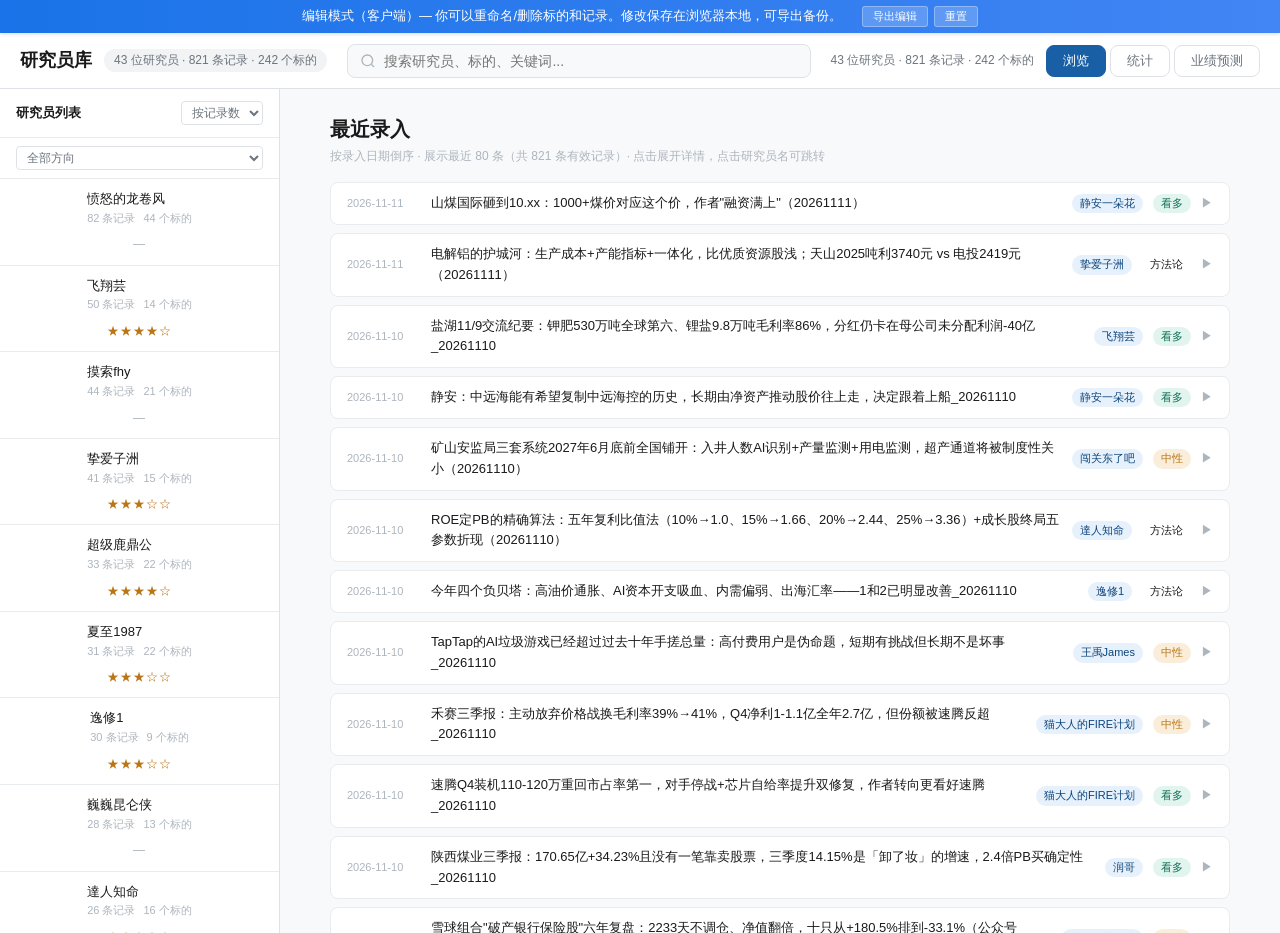
==== index.html @ f2ec2fbd "研究员评级单列显示：列表每行右侧5格星列+详情页全星渲染" ====
<!DOCTYPE html>
<html lang="zh-CN">
<head>
<meta charset="UTF-8">
<meta name="viewport" content="width=device-width, initial-scale=1.0">
<title>研究员库 - 投研成果管理系统</title>
<style>
:root {
  --bg-primary: #ffffff;
  --bg-secondary: #f8f9fa;
  --bg-tertiary: #f1f3f5;
  --bg-hover: #e9ecef;
  --bg-active: #e7f5ff;
  --text-primary: #1a1a1a;
  --text-secondary: #6c757d;
  --text-tertiary: #adb5bd;
  --border: #dee2e6;
  --border-light: #e9ecef;
  --accent: #185FA5;
  --accent-light: #e6f1fb;
  --accent-dark: #0C447C;
  --green: #0F6E56;
  --green-light: #E1F5EE;
  --amber: #BA7517;
  --amber-light: #FAEEDA;
  --red: #A32D2D;
  --red-light: #FCEBEB;
  --radius: 8px;
  --radius-lg: 12px;
  --shadow: 0 1px 3px rgba(0,0,0,0.06);
}

* { margin: 0; padding: 0; box-sizing: border-box; }

body {
  font-family: -apple-system, BlinkMacSystemFont, "Segoe UI", "PingFang SC", "Microsoft YaHei", sans-serif;
  font-size: 14px;
  color: var(--text-primary);
  background: var(--bg-secondary);
  line-height: 1.6;
}

#app { height: 100vh; height: 100dvh; display: flex; flex-direction: column; }

/* 顶部栏 */
.topbar {
  display: flex;
  align-items: center;
  padding: 0 20px;
  height: 56px;
  background: var(--bg-primary);
  border-bottom: 1px solid var(--border);
  gap: 20px;
  flex-shrink: 0;
}

.topbar-left { display: flex; align-items: center; gap: 12px; }
.logo { font-size: 18px; font-weight: 600; white-space: nowrap; cursor: pointer; user-select: none; }
.logo:hover { color: var(--accent); }
.badge {
  font-size: 12px; color: var(--text-secondary);
  background: var(--bg-tertiary); padding: 2px 10px; border-radius: 20px;
}

.topbar-center { flex: 1; max-width: 500px; margin: 0 auto; }
.search-box {
  position: relative; display: flex; align-items: center;
  background: var(--bg-secondary); border: 1px solid var(--border);
  border-radius: var(--radius); padding: 0 12px; transition: border-color 0.2s;
}
.search-box:focus-within { border-color: var(--accent); }
.search-icon { color: var(--text-tertiary); flex-shrink: 0; }
.search-box input {
  flex: 1; border: none; outline: none; background: transparent;
  padding: 8px; font-size: 14px; color: var(--text-primary);
}
.search-clear {
  background: none; border: none; cursor: pointer; font-size: 18px;
  color: var(--text-tertiary); padding: 0 4px; line-height: 1;
}

.topbar-right { display: flex; gap: 4px; align-items: center; margin-left: auto; flex-shrink: 0; }
.topbar-stats { font-size: 12px; color: var(--text-secondary); white-space: nowrap; margin-right: 8px; }
.tab-btn {
  padding: 6px 16px; border: 1px solid var(--border); background: var(--bg-primary);
  border-radius: var(--radius); cursor: pointer; font-size: 13px; color: var(--text-secondary);
  transition: all 0.15s;
}
.tab-btn:hover { background: var(--bg-secondary); }
.tab-btn.active { background: var(--accent); color: white; border-color: var(--accent); }

/* 主内容 */
.main-content { flex: 1; overflow: hidden; }
.tab-panel { display: none; height: 100%; }
.tab-panel.active { display: flex; }

/* 浏览模式 */
#tab-browse { display: none; }
#tab-browse.active { display: flex; }

/* 侧边栏 */
.sidebar {
  width: 280px; background: var(--bg-primary); border-right: 1px solid var(--border);
  display: flex; flex-direction: column; flex-shrink: 0;
}
.sidebar-header {
  padding: 12px 16px; display: flex; justify-content: space-between; align-items: center;
  border-bottom: 1px solid var(--border-light);
}
.sidebar-title { font-weight: 600; font-size: 13px; }
.sort-select, .filter-select {
  font-size: 12px; border: 1px solid var(--border); border-radius: 4px;
  padding: 3px 6px; background: var(--bg-primary); color: var(--text-secondary); outline: none;
}

.filter-bar { padding: 8px 16px; border-bottom: 1px solid var(--border-light); }
.filter-bar .filter-select { width: 100%; max-width: 100%; }

.researcher-list { flex: 1; overflow-y: auto; }

.record-summary-card { border-left: 3px solid var(--accent, #b91c1c); }
.record-summary-body { padding: 10px 16px; }
.summary-line { font-size: 12px; color: var(--text-secondary, #6b7280); margin-bottom: 8px; }
.summary-row { display: flex; gap: 10px; padding: 5px 0; border-bottom: 1px dashed var(--border-color, #f0f0f0); font-size: 13px; align-items: baseline; }
.summary-row:last-child { border-bottom: none; }
.summary-date { flex-shrink: 0; width: 84px; color: var(--text-tertiary, #9ca3af); font-variant-numeric: tabular-nums; }
.summary-dir { flex-shrink: 0; width: 64px; color: var(--accent-dark, #92400e); font-size: 12px; }
.summary-text { flex: 1; color: var(--text-primary, #374151); line-height: 1.5; }

/* 业绩预测页 */
.forecast-container { max-width: 1080px; margin: 0 auto; padding: 20px 16px 60px; }
.forecast-form-card, .forecast-list-card { background: var(--bg-primary, #fff); border: 1px solid var(--border-color, #e5e7eb); border-radius: 10px; padding: 18px 20px; margin-bottom: 16px; }
.forecast-title { font-size: 15px; font-weight: 500; margin-bottom: 14px; color: var(--text-primary, #111); }
.forecast-form { display: grid; grid-template-columns: 1fr 1fr; gap: 12px 14px; }
.fc-field { display: flex; flex-direction: column; gap: 4px; }
.fc-field-full { grid-column: 1 / -1; }
.fc-field label { font-size: 12px; color: var(--text-secondary, #6b7280); }
.fc-field select, .fc-field input { padding: 7px 10px; border: 1px solid var(--border-color, #d1d5db); border-radius: 6px; font-size: 14px; background: var(--bg-primary, #fff); color: var(--text-primary, #111); }
.fc-field select:disabled { background: var(--bg-secondary, #f3f4f6); color: #9ca3af; }
.fc-years-head { grid-column: 1 / -1; font-size: 12px; font-weight: 500; color: #92400e; border-top: 1px dashed var(--border-color, #e5e7eb); padding-top: 10px; margin-top: 2px; }
.fc-row { grid-column: 1 / -1; display: grid; grid-template-columns: 1fr 1fr 1fr; gap: 10px; }
.fc-actions { grid-column: 1 / -1; display: flex; align-items: center; gap: 10px; margin-top: 6px; }
.fc-save { padding: 8px 22px; background: #b91c1c; color: #fff; border: none; border-radius: 6px; font-size: 14px; cursor: pointer; }
.fc-save:hover { background: #991b1b; }
.fc-reset { padding: 8px 16px; background: none; border: 1px solid var(--border-color, #d1d5db); border-radius: 6px; font-size: 13px; color: var(--text-secondary, #6b7280); cursor: pointer; }
.fc-hint { font-size: 12px; color: #9ca3af; }
.fc-list-head { display: flex; align-items: baseline; justify-content: space-between; gap: 12px; flex-wrap: wrap; margin-bottom: 10px; }
.fc-table-wrap { overflow-x: auto; }
.fc-table { width: 100%; border-collapse: collapse; font-size: 13px; }
.fc-table th { text-align: left; font-weight: 500; color: #6b7280; padding: 6px 10px; border-bottom: 1px solid #e5e7eb; white-space: nowrap; }
.fc-table td { padding: 7px 10px; border-bottom: 1px solid #f3f4f6; vertical-align: top; }
.fc-table td.num { font-variant-numeric: tabular-nums; white-space: nowrap; }
.fc-table .fc-yoy { display: block; font-size: 11px; color: #9ca3af; }
.fc-table .fc-up { color: #b91c1c; }
.fc-table .fc-down { color: #059669; }
.fc-del { background: none; border: none; color: #9ca3af; cursor: pointer; font-size: 15px; padding: 2px 6px; }
.fc-del:hover { color: #b91c1c; }
.fc-empty { text-align: center; color: #9ca3af; padding: 26px 0; font-size: 13px; }
@media (max-width: 720px) { .forecast-form { grid-template-columns: 1fr; } }
.researcher-item {
  padding: 10px 16px; cursor: pointer; border-bottom: 1px solid var(--border-light);
  transition: background 0.1s; display: flex; flex-direction: column; gap: 2px;
}
.researcher-item:hover { background: var(--bg-secondary); }
.researcher-item { display: flex; align-items: center; justify-content: space-between; gap: 8px; }
.researcher-item-main { flex: 1; min-width: 0; }
.researcher-stars { flex-shrink: 0; font-size: 12px; letter-spacing: 1px; color: var(--amber, #d97706); white-space: nowrap; font-variant-numeric: tabular-nums; }
.researcher-stars-none { color: var(--text-tertiary, #9ca3af); }
.researcher-item.active { background: var(--bg-active); border-left: 3px solid var(--accent); }
.researcher-name { font-weight: 500; font-size: 13px; }
.researcher-meta { font-size: 11px; color: var(--text-tertiary); display: flex; gap: 8px; }
.researcher-rating-mini { color: var(--amber); }

/* 内容区 */
.content-area { flex: 1; overflow-y: auto; padding: 24px 32px; }

.welcome-state { text-align: center; padding: 80px 20px; color: var(--text-tertiary); }
.welcome-state h2 { font-size: 20px; margin-bottom: 8px; color: var(--text-secondary); }

/* 最近录入页 */
.recent-page { max-width: 900px; margin: 0 auto; }
.recent-page-title { font-size: 20px; font-weight: 600; margin-bottom: 2px; }
.recent-page-sub { font-size: 12px; color: var(--text-tertiary); margin-bottom: 16px; }
.recent-item {
  background: var(--bg-primary); border: 1px solid var(--border-light); border-radius: var(--radius);
  margin-bottom: 8px; overflow: hidden; transition: box-shadow 0.15s, border-color 0.15s;
}
.recent-item:hover { box-shadow: var(--shadow); }
.recent-item.expanded { border-color: var(--accent); box-shadow: 0 2px 8px rgba(24,95,165,0.10); }
.recent-item-header { padding: 10px 16px; cursor: pointer; display: flex; align-items: center; gap: 10px; }
.recent-item.expanded .recent-item-header { background: var(--bg-secondary); border-bottom: 1px solid var(--border-light); }
.recent-item-date { font-size: 11px; color: var(--text-tertiary); white-space: nowrap; min-width: 74px; font-variant-numeric: tabular-nums; }
.recent-item-title { font-weight: 500; font-size: 13px; flex: 1; }
.recent-item-researcher {
  font-size: 11px; color: var(--accent-dark); background: var(--accent-light);
  padding: 1px 8px; border-radius: 10px; white-space: nowrap;
}
.recent-item-researcher:hover { background: var(--accent); color: white; }
.recent-item-body { display: none; padding: 4px 20px 18px; }
.recent-item.expanded .recent-item-body { display: block; }
.recent-item-toggle { color: var(--text-tertiary); font-size: 12px; transition: transform 0.2s; }
.recent-item.expanded .recent-item-toggle { transform: rotate(90deg); }

/* 最近录入正文排版（对齐 record-body 规则） */
.recent-item-body h1 { font-size: 18px; margin: 14px 0 8px; }
.recent-item-body h2 { font-size: 15px; margin: 16px 0 8px; color: var(--accent-dark); border-left: 3px solid var(--accent); padding-left: 10px; }
.recent-item-body h3 { font-size: 14px; margin: 12px 0 6px; }
.recent-item-body p { margin: 6px 0; font-size: 13px; line-height: 1.7; }
.recent-item-body ul, .recent-item-body ol { margin: 6px 0 6px 20px; font-size: 13px; }
.recent-item-body li { margin: 4px 0; line-height: 1.6; }
.recent-item-body table { width: 100%; border-collapse: collapse; margin: 10px 0; font-size: 12px; }
.recent-item-body th, .recent-item-body td { border: 1px solid var(--border); padding: 6px 8px; text-align: left; }
.recent-item-body th { background: var(--bg-secondary); font-weight: 600; }
.recent-item-body strong { font-weight: 600; color: var(--text-primary); }
.recent-item-body blockquote {
  border-left: 3px solid var(--accent); margin: 10px 0; padding: 6px 14px;
  background: var(--bg-secondary); color: var(--text-secondary); font-size: 13px;
}
.recent-item-body code {
  background: var(--bg-tertiary); padding: 1px 4px; border-radius: 3px;
  font-size: 12px; font-family: "Consolas", monospace;
}
.recent-item-body hr { border: none; border-top: 1px solid var(--border-light); margin: 16px 0; }
.recent-item-body pre {
  background: var(--bg-tertiary); border-radius: var(--radius); padding: 12px 14px;
  overflow-x: auto; font-size: 12px; line-height: 1.6; white-space: pre-wrap; word-break: break-word;
}

/* 研究员详情 */
.researcher-detail h2 { font-size: 22px; margin-bottom: 4px; }
.researcher-detail .rating { font-size: 16px; color: var(--amber); margin-bottom: 8px; }
.researcher-detail .style {
  font-size: 13px; color: var(--text-secondary); margin-bottom: 6px;
  padding: 8px 12px; background: var(--bg-secondary); border-radius: var(--radius);
}
.researcher-detail .meta-line { font-size: 12px; color: var(--text-tertiary); margin-bottom: 20px; }

.subject-group { margin-bottom: 24px; }
.subject-group-title {
  font-size: 15px; font-weight: 600; margin-bottom: 10px; padding-bottom: 6px;
  border-bottom: 2px solid var(--accent); display: flex; align-items: center; gap: 8px;
}
.subject-group-count {
  font-size: 11px; font-weight: 400; color: var(--text-tertiary);
  background: var(--bg-tertiary); padding: 1px 8px; border-radius: 10px;
}

.record-card {
  background: var(--bg-primary); border: 1px solid var(--border-light);
  border-radius: var(--radius); margin-bottom: 8px; overflow: hidden; transition: box-shadow 0.15s;
}
.record-card:hover { box-shadow: var(--shadow); }
.record-header {
  padding: 10px 14px; cursor: pointer; display: flex; align-items: center; gap: 10px;
}
.record-header:hover { background: var(--bg-secondary); }
.record-title { font-weight: 500; font-size: 13px; flex: 1; }
.record-direction {
  font-size: 11px; padding: 1px 8px; border-radius: 10px; white-space: nowrap;
}
.record-direction.看多 { background: var(--green-light); color: var(--green); }
.record-direction.看空 { background: var(--red-light); color: var(--red); }
.record-direction.中性,
.record-direction.中性偏多,
.record-direction.看多但谨慎,
.record-direction.看多港股但需耐心 { background: var(--amber-light); color: var(--amber); }
.record-date { font-size: 11px; color: var(--text-tertiary); white-space: nowrap; }
.record-toggle { color: var(--text-tertiary); font-size: 12px; transition: transform 0.2s; }
.record-card.expanded .record-toggle { transform: rotate(90deg); }

.record-body {
  display: none; padding: 0 14px 14px; border-top: 1px solid var(--border-light);
  margin-top: 0;
}
.record-card.expanded .record-body { display: block; }
.record-body h1 { font-size: 18px; margin: 12px 0 8px; }
.record-body h2 { font-size: 15px; margin: 16px 0 8px; color: var(--accent-dark); }
.record-body h3 { font-size: 14px; margin: 12px 0 6px; }
.record-body p { margin: 6px 0; font-size: 13px; }
.record-body ul, .record-body ol { margin: 6px 0 6px 20px; font-size: 13px; }
.record-body li { margin: 3px 0; }
.record-body table { width: 100%; border-collapse: collapse; margin: 10px 0; font-size: 12px; }
.record-body th, .record-body td {
  border: 1px solid var(--border); padding: 6px 8px; text-align: left;
}
.record-body th { background: var(--bg-secondary); font-weight: 600; }
.record-body strong { font-weight: 600; }
.record-body blockquote {
  border-left: 3px solid var(--accent); margin: 10px 0; padding: 6px 14px;
  background: var(--bg-secondary); color: var(--text-secondary); font-size: 13px;
}
.record-body code {
  background: var(--bg-tertiary); padding: 1px 4px; border-radius: 3px;
  font-size: 12px; font-family: "Consolas", monospace;
}
.record-body hr { border: none; border-top: 1px solid var(--border-light); margin: 16px 0; }

.record-type-badge {
  font-size: 10px; padding: 1px 6px; border-radius: 3px; font-weight: 500;
}
.record-type-badge.main { background: var(--accent-light); color: var(--accent-dark); }
.record-type-badge.sub { background: var(--bg-tertiary); color: var(--text-secondary); }

/* 搜索结果 */
.search-results-info {
  font-size: 13px; color: var(--text-secondary); margin-bottom: 16px; padding: 8px 12px;
  background: var(--accent-light); border-radius: var(--radius);
}
.highlight { background: #FFF3BF; padding: 0 2px; border-radius: 2px; }

/* 统计页面 */
.stats-container { flex: 1; overflow-y: auto; padding: 24px 32px; width: 100%; }
.stats-cards {
  display: grid; grid-template-columns: repeat(auto-fit, minmax(180px, 1fr));
  gap: 16px; margin-bottom: 24px;
}
.stat-card {
  background: var(--bg-primary); border: 1px solid var(--border-light);
  border-radius: var(--radius-lg); padding: 20px;
}
.stat-card .label { font-size: 12px; color: var(--text-tertiary); margin-bottom: 4px; }
.stat-card .value { font-size: 28px; font-weight: 700; color: var(--accent); }
.stat-card .sub { font-size: 11px; color: var(--text-secondary); margin-top: 4px; }

.stats-section {
  background: var(--bg-primary); border: 1px solid var(--border-light);
  border-radius: var(--radius-lg); padding: 20px; margin-bottom: 20px;
}
.stats-section-title { font-size: 16px; font-weight: 600; margin-bottom: 4px; }
.stats-section-desc { font-size: 12px; color: var(--text-tertiary); margin-bottom: 16px; }

/* 研究员跟踪标的 */
.researcher-tracking-item {
  display: flex; align-items: flex-start; padding: 10px 0;
  border-bottom: 1px solid var(--border-light);
}
.researcher-tracking-item:last-child { border-bottom: none; }
.researcher-tracking-name {
  font-weight: 600; font-size: 13px; min-width: 120px; padding-top: 2px;
}
.researcher-tracking-tags { flex: 1; display: flex; flex-wrap: wrap; gap: 6px; }
.tracking-tag {
  font-size: 12px; padding: 2px 10px; border-radius: 12px; white-space: nowrap;
}
.tracking-tag.active {
  background: #e6f1fb; color: #185FA5; border: 1px solid #b5d4f4;
}
.tracking-tag.inactive {
  background: #f1efe8; color: #888780; border: 1px solid #d3d1c7;
}

/* 股票表现表格 */
.stock-performance-table-wrapper { overflow-x: auto; }
.stock-performance-table { width: 100%; border-collapse: collapse; font-size: 13px; table-layout: fixed; }
.stock-performance-table th, .stock-performance-table td {
  padding: 8px 12px; text-align: right; white-space: nowrap;
  border-bottom: 1px solid var(--border-light);
  vertical-align: middle;
}
.stock-performance-table th {
  font-weight: 600; color: var(--text-secondary); font-size: 12px;
  position: sticky; top: 0; background: var(--bg-primary); z-index: 1;
}
/* 股票名列（第1列）和跟踪研究员列（第2列）左对齐 */
.stock-performance-table th:first-child, .stock-performance-table td:first-child,
.stock-performance-table th:nth-child(2), .stock-performance-table td:nth-child(2) {
  text-align: left;
}
/* 列宽分配 */
.stock-performance-table th:nth-child(1), .stock-performance-table td:nth-child(1) { width: 12%; }
.stock-performance-table th:nth-child(2), .stock-performance-table td:nth-child(2) { width: 22%; }
.stock-performance-table th:nth-child(3), .stock-performance-table td:nth-child(3),
.stock-performance-table th:nth-child(4), .stock-performance-table td:nth-child(4),
.stock-performance-table th:nth-child(5), .stock-performance-table td:nth-child(5),
.stock-performance-table th:nth-child(6), .stock-performance-table td:nth-child(6),
.stock-performance-table th:nth-child(7), .stock-performance-table td:nth-child(7) { width: auto; }
.stock-performance-table tbody tr:hover { background: var(--bg-secondary); }
.stock-name-cell { font-weight: 500; }
.stock-code-cell { font-size: 11px; color: var(--text-tertiary); margin-left: 6px; }
.researcher-cell { text-align: left; white-space: normal !important; }
.researcher-tag {
  display: inline-block; font-size: 11px; padding: 1px 8px; border-radius: 10px;
  background: var(--accent-light); color: var(--accent-dark); margin: 1px 2px; white-space: nowrap;
}
.pct-up { color: #e24b4a; font-weight: 500; }
.pct-down { color: #1d9e75; font-weight: 500; }
.pct-flat { color: var(--text-tertiary); }

/* ============================================================
   编辑功能样式
   ============================================================ */

/* 编辑模式提示横幅 */
.edit-mode-banner {
  position: sticky; top: 0; z-index: 100;
  background: linear-gradient(90deg, #1a73e8, #4285f4);
  color: #fff; font-size: 13px; padding: 6px 20px; text-align: center;
  box-shadow: 0 1px 4px rgba(0,0,0,0.15);
  display: flex; align-items: center; justify-content: center; gap: 8px;
}
.edit-banner-actions { display: inline-flex; gap: 6px; }
.banner-btn {
  background: rgba(255,255,255,0.2); color: #fff; border: 1px solid rgba(255,255,255,0.3);
  font-size: 11px; padding: 2px 10px; border-radius: 3px; cursor: pointer; transition: background 0.15s;
}
.banner-btn:hover { background: rgba(255,255,255,0.35); }

/* 云同步状态栏 */
.sync-bar {
  display: flex; align-items: center; justify-content: space-between;
  padding: 4px 20px; background: var(--bg-tertiary);
  border-bottom: 1px solid var(--border); font-size: 12px; color: var(--text-secondary);
  flex-shrink: 0;
}
.sync-info { display: flex; align-items: center; gap: 6px; }
.sync-icon { color: var(--green); }
.sync-label { font-weight: 500; }
.sync-status-text { color: var(--green); font-weight: 500; }
.sync-sep { color: var(--text-tertiary); margin: 0 2px; }
.sync-time { color: var(--text-tertiary); }
.sync-actions { display: flex; gap: 6px; }
.sync-bar .banner-btn {
  background: var(--bg-primary); color: var(--text-secondary);
  border: 1px solid var(--border);
}
.sync-bar .banner-btn:hover { background: var(--bg-hover); color: var(--accent); border-color: var(--accent); }

/* 标的操作按钮 */
.subject-actions {
  display: flex; gap: 8px; margin: 6px 0 10px 0;
}
.btn-subject {
  font-size: 12px; padding: 3px 10px; border-radius: 4px;
  border: 1px solid var(--border); background: var(--bg-primary);
  cursor: pointer; transition: all 0.15s;
}
.btn-subject.rename:hover { border-color: var(--accent); color: var(--accent); background: var(--accent-light); }
.btn-subject.delete:hover { border-color: #e24b4a; color: #e24b4a; background: #fef2f2; }

/* 记录操作按钮 */
.record-actions {
  display: flex; gap: 6px; margin: 4px 0 0 0; padding-left: 0;
}
.btn-record {
  font-size: 11px; padding: 2px 8px; border-radius: 3px;
  border: 1px solid var(--border-light); background: var(--bg-secondary);
  cursor: pointer; transition: all 0.15s;
}
.btn-record.edit:hover { border-color: var(--accent); color: var(--accent); }
.btn-record.delete:hover { border-color: #e24b4a; color: #e24b4a; }

/* 模态框 */
.modal-overlay {
  position: fixed; top: 0; left: 0; right: 0; bottom: 0;
  background: rgba(0,0,0,0.5); z-index: 1000;
  display: flex; align-items: center; justify-content: center;
  animation: fadeIn 0.15s ease;
}
@keyframes fadeIn { from { opacity: 0; } to { opacity: 1; } }

.modal-content {
  background: var(--bg-primary); border-radius: 8px;
  box-shadow: 0 8px 32px rgba(0,0,0,0.2);
  max-width: 800px; width: 90%; max-height: 85vh;
  display: flex; flex-direction: column;
  animation: slideUp 0.2s ease;
}
@keyframes slideUp { from { transform: translateY(20px); opacity: 0; } to { transform: translateY(0); opacity: 1; } }

.edit-modal { width: 90%; max-width: 900px; }

.modal-header {
  display: flex; justify-content: space-between; align-items: center;
  padding: 14px 20px; border-bottom: 1px solid var(--border-light);
}
.modal-header h3 { font-size: 16px; font-weight: 600; }
.modal-close {
  background: none; border: none; font-size: 22px; cursor: pointer;
  color: var(--text-tertiary); padding: 0; line-height: 1;
}
.modal-close:hover { color: var(--text-primary); }

.modal-subtitle {
  font-size: 12px; color: var(--text-tertiary); padding: 8px 20px;
  border-bottom: 1px solid var(--border-light); background: var(--bg-secondary);
}

.modal-body { flex: 1; overflow: auto; padding: 16px 20px; }
.edit-textarea {
  width: 100%; min-height: 400px;
  font-family: "Consolas", "Monaco", "Courier New", monospace;
  font-size: 13px; line-height: 1.6;
  border: 1px solid var(--border); border-radius: 4px;
  padding: 12px; resize: vertical;
  background: var(--bg-primary); color: var(--text-primary);
}
.edit-textarea:focus { outline: none; border-color: var(--accent); box-shadow: 0 0 0 2px var(--accent-light); }

.modal-footer {
  display: flex; align-items: center; gap: 10px;
  padding: 12px 20px; border-top: 1px solid var(--border-light);
}
.modal-hint { flex: 1; font-size: 11px; color: var(--text-tertiary); }
.btn-modal {
  font-size: 13px; padding: 6px 18px; border-radius: 4px;
  border: 1px solid var(--border); cursor: pointer; transition: all 0.15s;
}
.btn-modal.cancel { background: var(--bg-secondary); }
.btn-modal.cancel:hover { background: var(--bg-hover); }
.btn-modal.save {
  background: var(--accent); color: #fff; border-color: var(--accent);
}
.btn-modal.save:hover { opacity: 0.9; }
.btn-modal.danger {
  background: #e24b4a; color: #fff; border-color: #e24b4a;
}
.btn-modal.danger:hover { opacity: 0.9; }

/* Toast 提示 */
.toast {
  position: fixed; bottom: 30px; left: 50%; transform: translateX(-50%) translateY(60px);
  background: #1a73e8; color: #fff; font-size: 14px; padding: 10px 24px;
  border-radius: 6px; box-shadow: 0 4px 12px rgba(0,0,0,0.2);
  z-index: 2000; opacity: 0; transition: all 0.3s ease; max-width: 90%;
}
.toast.show { opacity: 1; transform: translateX(-50%) translateY(0); }
.toast-error { background: #e24b4a; }

/* Loading 遮罩 */
.loading-overlay {
  position: fixed; top: 0; left: 0; right: 0; bottom: 0;
  background: rgba(255,255,255,0.8); z-index: 1500;
  display: flex; flex-direction: column; align-items: center; justify-content: center;
  gap: 12px;
}
.loading-spinner {
  width: 32px; height: 32px;
  border: 3px solid var(--border-light); border-top-color: var(--accent);
  border-radius: 50%; animation: spin 0.8s linear infinite;
}
@keyframes spin { to { transform: rotate(360deg); } }
.loading-text { font-size: 14px; color: var(--text-secondary); }

/* 滚动条 */
::-webkit-scrollbar { width: 6px; height: 6px; }
::-webkit-scrollbar-track { background: transparent; }
::-webkit-scrollbar-thumb { background: var(--border); border-radius: 3px; }
::-webkit-scrollbar-thumb:hover { background: var(--text-tertiary); }

/* 响应式 */
@media (max-width: 768px) {
  .sidebar { width: 220px; }
  .content-area, .stats-container { padding: 16px; }
  .stats-charts { grid-template-columns: 1fr; }
  .topbar-center { max-width: 200px; }
}

/* ============================================================
   移动端适配（手机 / 平板竖屏）
   列表 → 详情 两级导航；统计页表格横向滚动
   ============================================================ */
@media (max-width: 768px) {
  /* 顶栏：两行布局（第一行 logo+tab，第二行搜索） */
  .topbar {
    flex-wrap: wrap;
    height: auto;
    padding: 8px 12px;
    gap: 8px;
  }
  .topbar-left { flex: 1; min-width: 0; gap: 8px; }
  .logo { font-size: 16px; }
  .badge { display: none; }   /* 手机上信息太挤，隐藏徽章 */
  .topbar-stats { display: none; }  /* 手机上隐藏右上角统计，避免挤压 */
  .topbar-center { order: 3; flex-basis: 100%; max-width: none; }
  .search-box input { padding: 9px 4px; font-size: 16px; } /* ≥16px 防止 iOS 聚焦自动放大 */
  .topbar-right { gap: 6px; }
  .tab-btn { padding: 6px 14px; font-size: 13px; }

  /* 浏览模式：侧栏与内容区改为单栏两级切换 */
  #tab-browse.active { flex-direction: column; }
  .sidebar {
    width: 100% !important;
    border-right: none;
    border-bottom: 1px solid var(--border);
    flex: 1;
    min-height: 0;
  }
  .content-area {
    display: none;              /* 默认隐藏详情，点研究员时展开 */
    position: fixed;
    inset: 0;
    top: 0; left: 0; right: 0; bottom: 0;
    z-index: 500;
    background: var(--bg-secondary);
    padding: 12px 14px;
    padding-top: 60px;          /* 给返回栏留空间 */
    overflow-y: auto;
    -webkit-overflow-scrolling: touch;
  }
  .content-area.mobile-open { display: block; }

  /* 详情页顶部返回栏 */
  .mobile-back-bar {
    display: none;
    position: fixed;
    top: 0; left: 0; right: 0;
    height: 48px;
    z-index: 510;               /* 高于 content-area，低于模态框 */
    background: var(--bg-primary);
    border-bottom: 1px solid var(--border);
    align-items: center;
    padding: 0 8px;
    gap: 4px;
    box-shadow: 0 1px 4px rgba(0,0,0,0.08);
  }
  .mobile-back-btn {
    display: inline-flex;
    align-items: center;
    gap: 4px;
    background: none; border: none;
    font-size: 15px; color: var(--accent);
    padding: 8px 10px; cursor: pointer;
  }
  .mobile-back-btn:active { opacity: 0.6; }
  .mobile-back-title {
    flex: 1; font-size: 14px; font-weight: 600;
    white-space: nowrap; overflow: hidden; text-overflow: ellipsis;
  }
  .mobile-back-bar.visible { display: flex; }

  /* 列表项：加大触控区 */
  .researcher-item { padding: 12px 16px; }
  .researcher-name { font-size: 14px; }
  .researcher-meta { font-size: 12px; }

  /* 详情内容排版 */
  .researcher-detail h2 { font-size: 19px; }
  .record-header { padding: 12px 14px; flex-wrap: wrap; }
  .record-title { font-size: 14px; flex-basis: 100%; order: 2; margin-top: 2px; }
  .record-header .record-type-badge { order: 1; }
  .record-header .record-direction { order: 3; }
  .record-header .record-date { order: 4; }
  .record-header .record-toggle { order: 5; }
  .record-body { padding: 0 12px 14px; }
  .record-body h2 { font-size: 15px; }
  .record-body p, .record-body li { font-size: 14px; }
  .record-body table { font-size: 12px; display: block; overflow-x: auto; white-space: nowrap; }

  /* 搜索结果页也全屏化 */
  .content-area .search-results-info { margin-bottom: 12px; }

  /* 最近录入页：条目换行适配小屏 */
  .recent-item-header { padding: 12px 14px; flex-wrap: wrap; }
  .recent-item-title { font-size: 14px; flex-basis: 100%; order: 2; margin-top: 2px; }
  .recent-item-header .recent-item-date { order: 1; }
  .recent-item-header .recent-item-researcher { order: 3; }
  .recent-item-header .record-direction { order: 4; }
  .recent-item-header .recent-item-toggle { order: 5; }
  .recent-item-body { padding: 4px 14px 16px; }
  .recent-item-body p, .recent-item-body li { font-size: 14px; }
  .recent-item-body h2 { font-size: 15px; }
  .recent-item-body table { font-size: 12px; display: block; overflow-x: auto; white-space: nowrap; }

  /* 统计页 */
  .stats-container { padding: 14px 12px; }
  .stats-cards { grid-template-columns: repeat(2, 1fr); gap: 10px; }
  .stat-card { padding: 14px; }
  .stat-card .value { font-size: 22px; }
  .stats-section { padding: 14px; }
  .researcher-tracking-item { flex-direction: column; gap: 6px; }
  .researcher-tracking-name { min-width: 0; }

  /* 表格容器确保横向滚动 */
  .stock-performance-table-wrapper { overflow-x: auto; -webkit-overflow-scrolling: touch; }
  .stock-performance-table { min-width: 640px; }

  /* 模态框撑满，方便手机编辑 */
  .modal-content, .edit-modal { width: 100%; max-width: 100%; height: 100%; max-height: 100%; border-radius: 0; }
  .modal-body { padding: 12px; }
  .edit-textarea { min-height: 300px; font-size: 14px; }
  .modal-footer { padding: 10px 12px; flex-wrap: wrap; }
  .modal-hint { flex-basis: 100%; order: 3; }

  /* Toast 避开底部安全区 */
  .toast { bottom: calc(30px + env(safe-area-inset-bottom)); }

  /* 隐藏 hover 造成的延迟感，用 active 反馈 */
  .researcher-item:hover, .record-card:hover, .record-header:hover { background: transparent; }
  .researcher-item:active { background: var(--bg-secondary); }
}

/* 桌面端隐藏返回栏 */
.mobile-back-bar { display: none; }

/* 防止 iOS 橡皮筋滚动穿透：详情全屏层内允许滚动，外层锁定 */
body.mobile-detail-open { overflow: hidden; }

</style>
<script>
/**
 * Skipped minification because the original files appears to be already minified.
 * Original file: /npm/chart.js@4.4.1/dist/chart.umd.js
 *
 * Do NOT use SRI with dynamically generated files! More information: https://www.jsdelivr.com/using-sri-with-dynamic-files
 */
/*!
 * Chart.js v4.4.1
 * https://www.chartjs.org
 * (c) 2023 Chart.js Contributors
 * Released under the MIT License
 */
!function(t,e){"object"==typeof exports&&"undefined"!=typeof module?module.exports=e():"function"==typeof define&&define.amd?define(e):(t="undefined"!=typeof globalThis?globalThis:t||self).Chart=e()}(this,(function(){"use strict";var t=Object.freeze({__proto__:null,get Colors(){return Go},get Decimation(){return Qo},get Filler(){return ma},get Legend(){return ya},get SubTitle(){return ka},get Title(){return Ma},get Tooltip(){return Ba}});function e(){}const i=(()=>{let t=0;return()=>t++})();function s(t){return null==t}function n(t){if(Array.isArray&&Array.isArray(t))return!0;const e=Object.prototype.toString.call(t);return"[object"===e.slice(0,7)&&"Array]"===e.slice(-6)}function o(t){return null!==t&&"[object Object]"===Object.prototype.toString.call(t)}function a(t){return("number"==typeof t||t instanceof Number)&&isFinite(+t)}function r(t,e){return a(t)?t:e}function l(t,e){return void 0===t?e:t}const h=(t,e)=>"string"==typeof t&&t.endsWith("%")?parseFloat(t)/100:+t/e,c=(t,e)=>"string"==typeof t&&t.endsWith("%")?parseFloat(t)/100*e:+t;function d(t,e,i){if(t&&"function"==typeof t.call)return t.apply(i,e)}function u(t,e,i,s){let a,r,l;if(n(t))if(r=t.length,s)for(a=r-1;a>=0;a--)e.call(i,t[a],a);else for(a=0;a<r;a++)e.call(i,t[a],a);else if(o(t))for(l=Object.keys(t),r=l.length,a=0;a<r;a++)e.call(i,t[l[a]],l[a])}function f(t,e){let i,s,n,o;if(!t||!e||t.length!==e.length)return!1;for(i=0,s=t.length;i<s;++i)if(n=t[i],o=e[i],n.datasetIndex!==o.datasetIndex||n.index!==o.index)return!1;return!0}function g(t){if(n(t))return t.map(g);if(o(t)){const e=Object.create(null),i=Object.keys(t),s=i.length;let n=0;for(;n<s;++n)e[i[n]]=g(t[i[n]]);return e}return t}function p(t){return-1===["__proto__","prototype","constructor"].indexOf(t)}function m(t,e,i,s){if(!p(t))return;const n=e[t],a=i[t];o(n)&&o(a)?b(n,a,s):e[t]=g(a)}function b(t,e,i){const s=n(e)?e:[e],a=s.length;if(!o(t))return t;const r=(i=i||{}).merger||m;let l;for(let e=0;e<a;++e){if(l=s[e],!o(l))continue;const n=Object.keys(l);for(let e=0,s=n.length;e<s;++e)r(n[e],t,l,i)}return t}function x(t,e){return b(t,e,{merger:_})}function _(t,e,i){if(!p(t))return;const s=e[t],n=i[t];o(s)&&o(n)?x(s,n):Object.prototype.hasOwnProperty.call(e,t)||(e[t]=g(n))}const y={"":t=>t,x:t=>t.x,y:t=>t.y};function v(t){const e=t.split("."),i=[];let s="";for(const t of e)s+=t,s.endsWith("\\")?s=s.slice(0,-1)+".":(i.push(s),s="");return i}function M(t,e){const i=y[e]||(y[e]=function(t){const e=v(t);return t=>{for(const i of e){if(""===i)break;t=t&&t[i]}return t}}(e));return i(t)}function w(t){return t.charAt(0).toUpperCase()+t.slice(1)}const k=t=>void 0!==t,S=t=>"function"==typeof t,P=(t,e)=>{if(t.size!==e.size)return!1;for(const i of t)if(!e.has(i))return!1;return!0};function D(t){return"mouseup"===t.type||"click"===t.type||"contextmenu"===t.type}const C=Math.PI,O=2*C,A=O+C,T=Number.POSITIVE_INFINITY,L=C/180,E=C/2,R=C/4,I=2*C/3,z=Math.log10,F=Math.sign;function V(t,e,i){return Math.abs(t-e)<i}function B(t){const e=Math.round(t);t=V(t,e,t/1e3)?e:t;const i=Math.pow(10,Math.floor(z(t))),s=t/i;return(s<=1?1:s<=2?2:s<=5?5:10)*i}function W(t){const e=[],i=Math.sqrt(t);let s;for(s=1;s<i;s++)t%s==0&&(e.push(s),e.push(t/s));return i===(0|i)&&e.push(i),e.sort(((t,e)=>t-e)).pop(),e}function N(t){return!isNaN(parseFloat(t))&&isFinite(t)}function H(t,e){const i=Math.round(t);return i-e<=t&&i+e>=t}function j(t,e,i){let s,n,o;for(s=0,n=t.length;s<n;s++)o=t[s][i],isNaN(o)||(e.min=Math.min(e.min,o),e.max=Math.max(e.max,o))}function $(t){return t*(C/180)}function Y(t){return t*(180/C)}function U(t){if(!a(t))return;let e=1,i=0;for(;Math.round(t*e)/e!==t;)e*=10,i++;return i}function X(t,e){const i=e.x-t.x,s=e.y-t.y,n=Math.sqrt(i*i+s*s);let o=Math.atan2(s,i);return o<-.5*C&&(o+=O),{angle:o,distance:n}}function q(t,e){return Math.sqrt(Math.pow(e.x-t.x,2)+Math.pow(e.y-t.y,2))}function K(t,e){return(t-e+A)%O-C}function G(t){return(t%O+O)%O}function Z(t,e,i,s){const n=G(t),o=G(e),a=G(i),r=G(o-n),l=G(a-n),h=G(n-o),c=G(n-a);return n===o||n===a||s&&o===a||r>l&&h<c}function J(t,e,i){return Math.max(e,Math.min(i,t))}function Q(t){return J(t,-32768,32767)}function tt(t,e,i,s=1e-6){return t>=Math.min(e,i)-s&&t<=Math.max(e,i)+s}function et(t,e,i){i=i||(i=>t[i]<e);let s,n=t.length-1,o=0;for(;n-o>1;)s=o+n>>1,i(s)?o=s:n=s;return{lo:o,hi:n}}const it=(t,e,i,s)=>et(t,i,s?s=>{const n=t[s][e];return n<i||n===i&&t[s+1][e]===i}:s=>t[s][e]<i),st=(t,e,i)=>et(t,i,(s=>t[s][e]>=i));function nt(t,e,i){let s=0,n=t.length;for(;s<n&&t[s]<e;)s++;for(;n>s&&t[n-1]>i;)n--;return s>0||n<t.length?t.slice(s,n):t}const ot=["push","pop","shift","splice","unshift"];function at(t,e){t._chartjs?t._chartjs.listeners.push(e):(Object.defineProperty(t,"_chartjs",{configurable:!0,enumerable:!1,value:{listeners:[e]}}),ot.forEach((e=>{const i="_onData"+w(e),s=t[e];Object.defineProperty(t,e,{configurable:!0,enumerable:!1,value(...e){const n=s.apply(this,e);return t._chartjs.listeners.forEach((t=>{"function"==typeof t[i]&&t[i](...e)})),n}})})))}function rt(t,e){const i=t._chartjs;if(!i)return;const s=i.listeners,n=s.indexOf(e);-1!==n&&s.splice(n,1),s.length>0||(ot.forEach((e=>{delete t[e]})),delete t._chartjs)}function lt(t){const e=new Set(t);return e.size===t.length?t:Array.from(e)}const ht="undefined"==typeof window?function(t){return t()}:window.requestAnimationFrame;function ct(t,e){let i=[],s=!1;return function(...n){i=n,s||(s=!0,ht.call(window,(()=>{s=!1,t.apply(e,i)})))}}function dt(t,e){let i;return function(...s){return e?(clearTimeout(i),i=setTimeout(t,e,s)):t.apply(this,s),e}}const ut=t=>"start"===t?"left":"end"===t?"right":"center",ft=(t,e,i)=>"start"===t?e:"end"===t?i:(e+i)/2,gt=(t,e,i,s)=>t===(s?"left":"right")?i:"center"===t?(e+i)/2:e;function pt(t,e,i){const s=e.length;let n=0,o=s;if(t._sorted){const{iScale:a,_parsed:r}=t,l=a.axis,{min:h,max:c,minDefined:d,maxDefined:u}=a.getUserBounds();d&&(n=J(Math.min(it(r,l,h).lo,i?s:it(e,l,a.getPixelForValue(h)).lo),0,s-1)),o=u?J(Math.max(it(r,a.axis,c,!0).hi+1,i?0:it(e,l,a.getPixelForValue(c),!0).hi+1),n,s)-n:s-n}return{start:n,count:o}}function mt(t){const{xScale:e,yScale:i,_scaleRanges:s}=t,n={xmin:e.min,xmax:e.max,ymin:i.min,ymax:i.max};if(!s)return t._scaleRanges=n,!0;const o=s.xmin!==e.min||s.xmax!==e.max||s.ymin!==i.min||s.ymax!==i.max;return Object.assign(s,n),o}class bt{constructor(){this._request=null,this._charts=new Map,this._running=!1,this._lastDate=void 0}_notify(t,e,i,s){const n=e.listeners[s],o=e.duration;n.forEach((s=>s({chart:t,initial:e.initial,numSteps:o,currentStep:Math.min(i-e.start,o)})))}_refresh(){this._request||(this._running=!0,this._request=ht.call(window,(()=>{this._update(),this._request=null,this._running&&this._refresh()})))}_update(t=Date.now()){let e=0;this._charts.forEach(((i,s)=>{if(!i.running||!i.items.length)return;const n=i.items;let o,a=n.length-1,r=!1;for(;a>=0;--a)o=n[a],o._active?(o._total>i.duration&&(i.duration=o._total),o.tick(t),r=!0):(n[a]=n[n.length-1],n.pop());r&&(s.draw(),this._notify(s,i,t,"progress")),n.length||(i.running=!1,this._notify(s,i,t,"complete"),i.initial=!1),e+=n.length})),this._lastDate=t,0===e&&(this._running=!1)}_getAnims(t){const e=this._charts;let i=e.get(t);return i||(i={running:!1,initial:!0,items:[],listeners:{complete:[],progress:[]}},e.set(t,i)),i}listen(t,e,i){this._getAnims(t).listeners[e].push(i)}add(t,e){e&&e.length&&this._getAnims(t).items.push(...e)}has(t){return this._getAnims(t).items.length>0}start(t){const e=this._charts.get(t);e&&(e.running=!0,e.start=Date.now(),e.duration=e.items.reduce(((t,e)=>Math.max(t,e._duration)),0),this._refresh())}running(t){if(!this._running)return!1;const e=this._charts.get(t);return!!(e&&e.running&&e.items.length)}stop(t){const e=this._charts.get(t);if(!e||!e.items.length)return;const i=e.items;let s=i.length-1;for(;s>=0;--s)i[s].cancel();e.items=[],this._notify(t,e,Date.now(),"complete")}remove(t){return this._charts.delete(t)}}var xt=new bt;
/*!
 * @kurkle/color v0.3.2
 * https://github.com/kurkle/color#readme
 * (c) 2023 Jukka Kurkela
 * Released under the MIT License
 */function _t(t){return t+.5|0}const yt=(t,e,i)=>Math.max(Math.min(t,i),e);function vt(t){return yt(_t(2.55*t),0,255)}function Mt(t){return yt(_t(255*t),0,255)}function wt(t){return yt(_t(t/2.55)/100,0,1)}function kt(t){return yt(_t(100*t),0,100)}const St={0:0,1:1,2:2,3:3,4:4,5:5,6:6,7:7,8:8,9:9,A:10,B:11,C:12,D:13,E:14,F:15,a:10,b:11,c:12,d:13,e:14,f:15},Pt=[..."0123456789ABCDEF"],Dt=t=>Pt[15&t],Ct=t=>Pt[(240&t)>>4]+Pt[15&t],Ot=t=>(240&t)>>4==(15&t);function At(t){var e=(t=>Ot(t.r)&&Ot(t.g)&&Ot(t.b)&&Ot(t.a))(t)?Dt:Ct;return t?"#"+e(t.r)+e(t.g)+e(t.b)+((t,e)=>t<255?e(t):"")(t.a,e):void 0}const Tt=/^(hsla?|hwb|hsv)\(\s*([-+.e\d]+)(?:deg)?[\s,]+([-+.e\d]+)%[\s,]+([-+.e\d]+)%(?:[\s,]+([-+.e\d]+)(%)?)?\s*\)$/;function Lt(t,e,i){const s=e*Math.min(i,1-i),n=(e,n=(e+t/30)%12)=>i-s*Math.max(Math.min(n-3,9-n,1),-1);return[n(0),n(8),n(4)]}function Et(t,e,i){const s=(s,n=(s+t/60)%6)=>i-i*e*Math.max(Math.min(n,4-n,1),0);return[s(5),s(3),s(1)]}function Rt(t,e,i){const s=Lt(t,1,.5);let n;for(e+i>1&&(n=1/(e+i),e*=n,i*=n),n=0;n<3;n++)s[n]*=1-e-i,s[n]+=e;return s}function It(t){const e=t.r/255,i=t.g/255,s=t.b/255,n=Math.max(e,i,s),o=Math.min(e,i,s),a=(n+o)/2;let r,l,h;return n!==o&&(h=n-o,l=a>.5?h/(2-n-o):h/(n+o),r=function(t,e,i,s,n){return t===n?(e-i)/s+(e<i?6:0):e===n?(i-t)/s+2:(t-e)/s+4}(e,i,s,h,n),r=60*r+.5),[0|r,l||0,a]}function zt(t,e,i,s){return(Array.isArray(e)?t(e[0],e[1],e[2]):t(e,i,s)).map(Mt)}function Ft(t,e,i){return zt(Lt,t,e,i)}function Vt(t){return(t%360+360)%360}function Bt(t){const e=Tt.exec(t);let i,s=255;if(!e)return;e[5]!==i&&(s=e[6]?vt(+e[5]):Mt(+e[5]));const n=Vt(+e[2]),o=+e[3]/100,a=+e[4]/100;return i="hwb"===e[1]?function(t,e,i){return zt(Rt,t,e,i)}(n,o,a):"hsv"===e[1]?function(t,e,i){return zt(Et,t,e,i)}(n,o,a):Ft(n,o,a),{r:i[0],g:i[1],b:i[2],a:s}}const Wt={x:"dark",Z:"light",Y:"re",X:"blu",W:"gr",V:"medium",U:"slate",A:"ee",T:"ol",S:"or",B:"ra",C:"lateg",D:"ights",R:"in",Q:"turquois",E:"hi",P:"ro",O:"al",N:"le",M:"de",L:"yello",F:"en",K:"ch",G:"arks",H:"ea",I:"ightg",J:"wh"},Nt={OiceXe:"f0f8ff",antiquewEte:"faebd7",aqua:"ffff",aquamarRe:"7fffd4",azuY:"f0ffff",beige:"f5f5dc",bisque:"ffe4c4",black:"0",blanKedOmond:"ffebcd",Xe:"ff",XeviTet:"8a2be2",bPwn:"a52a2a",burlywood:"deb887",caMtXe:"5f9ea0",KartYuse:"7fff00",KocTate:"d2691e",cSO:"ff7f50",cSnflowerXe:"6495ed",cSnsilk:"fff8dc",crimson:"dc143c",cyan:"ffff",xXe:"8b",xcyan:"8b8b",xgTMnPd:"b8860b",xWay:"a9a9a9",xgYF:"6400",xgYy:"a9a9a9",xkhaki:"bdb76b",xmagFta:"8b008b",xTivegYF:"556b2f",xSange:"ff8c00",xScEd:"9932cc",xYd:"8b0000",xsOmon:"e9967a",xsHgYF:"8fbc8f",xUXe:"483d8b",xUWay:"2f4f4f",xUgYy:"2f4f4f",xQe:"ced1",xviTet:"9400d3",dAppRk:"ff1493",dApskyXe:"bfff",dimWay:"696969",dimgYy:"696969",dodgerXe:"1e90ff",fiYbrick:"b22222",flSOwEte:"fffaf0",foYstWAn:"228b22",fuKsia:"ff00ff",gaRsbSo:"dcdcdc",ghostwEte:"f8f8ff",gTd:"ffd700",gTMnPd:"daa520",Way:"808080",gYF:"8000",gYFLw:"adff2f",gYy:"808080",honeyMw:"f0fff0",hotpRk:"ff69b4",RdianYd:"cd5c5c",Rdigo:"4b0082",ivSy:"fffff0",khaki:"f0e68c",lavFMr:"e6e6fa",lavFMrXsh:"fff0f5",lawngYF:"7cfc00",NmoncEffon:"fffacd",ZXe:"add8e6",ZcSO:"f08080",Zcyan:"e0ffff",ZgTMnPdLw:"fafad2",ZWay:"d3d3d3",ZgYF:"90ee90",ZgYy:"d3d3d3",ZpRk:"ffb6c1",ZsOmon:"ffa07a",ZsHgYF:"20b2aa",ZskyXe:"87cefa",ZUWay:"778899",ZUgYy:"778899",ZstAlXe:"b0c4de",ZLw:"ffffe0",lime:"ff00",limegYF:"32cd32",lRF:"faf0e6",magFta:"ff00ff",maPon:"800000",VaquamarRe:"66cdaa",VXe:"cd",VScEd:"ba55d3",VpurpN:"9370db",VsHgYF:"3cb371",VUXe:"7b68ee",VsprRggYF:"fa9a",VQe:"48d1cc",VviTetYd:"c71585",midnightXe:"191970",mRtcYam:"f5fffa",mistyPse:"ffe4e1",moccasR:"ffe4b5",navajowEte:"ffdead",navy:"80",Tdlace:"fdf5e6",Tive:"808000",TivedBb:"6b8e23",Sange:"ffa500",SangeYd:"ff4500",ScEd:"da70d6",pOegTMnPd:"eee8aa",pOegYF:"98fb98",pOeQe:"afeeee",pOeviTetYd:"db7093",papayawEp:"ffefd5",pHKpuff:"ffdab9",peru:"cd853f",pRk:"ffc0cb",plum:"dda0dd",powMrXe:"b0e0e6",purpN:"800080",YbeccapurpN:"663399",Yd:"ff0000",Psybrown:"bc8f8f",PyOXe:"4169e1",saddNbPwn:"8b4513",sOmon:"fa8072",sandybPwn:"f4a460",sHgYF:"2e8b57",sHshell:"fff5ee",siFna:"a0522d",silver:"c0c0c0",skyXe:"87ceeb",UXe:"6a5acd",UWay:"708090",UgYy:"708090",snow:"fffafa",sprRggYF:"ff7f",stAlXe:"4682b4",tan:"d2b48c",teO:"8080",tEstN:"d8bfd8",tomato:"ff6347",Qe:"40e0d0",viTet:"ee82ee",JHt:"f5deb3",wEte:"ffffff",wEtesmoke:"f5f5f5",Lw:"ffff00",LwgYF:"9acd32"};let Ht;function jt(t){Ht||(Ht=function(){const t={},e=Object.keys(Nt),i=Object.keys(Wt);let s,n,o,a,r;for(s=0;s<e.length;s++){for(a=r=e[s],n=0;n<i.length;n++)o=i[n],r=r.replace(o,Wt[o]);o=parseInt(Nt[a],16),t[r]=[o>>16&255,o>>8&255,255&o]}return t}(),Ht.transparent=[0,0,0,0]);const e=Ht[t.toLowerCase()];return e&&{r:e[0],g:e[1],b:e[2],a:4===e.length?e[3]:255}}const $t=/^rgba?\(\s*([-+.\d]+)(%)?[\s,]+([-+.e\d]+)(%)?[\s,]+([-+.e\d]+)(%)?(?:[\s,/]+([-+.e\d]+)(%)?)?\s*\)$/;const Yt=t=>t<=.0031308?12.92*t:1.055*Math.pow(t,1/2.4)-.055,Ut=t=>t<=.04045?t/12.92:Math.pow((t+.055)/1.055,2.4);function Xt(t,e,i){if(t){let s=It(t);s[e]=Math.max(0,Math.min(s[e]+s[e]*i,0===e?360:1)),s=Ft(s),t.r=s[0],t.g=s[1],t.b=s[2]}}function qt(t,e){return t?Object.assign(e||{},t):t}function Kt(t){var e={r:0,g:0,b:0,a:255};return Array.isArray(t)?t.length>=3&&(e={r:t[0],g:t[1],b:t[2],a:255},t.length>3&&(e.a=Mt(t[3]))):(e=qt(t,{r:0,g:0,b:0,a:1})).a=Mt(e.a),e}function Gt(t){return"r"===t.charAt(0)?function(t){const e=$t.exec(t);let i,s,n,o=255;if(e){if(e[7]!==i){const t=+e[7];o=e[8]?vt(t):yt(255*t,0,255)}return i=+e[1],s=+e[3],n=+e[5],i=255&(e[2]?vt(i):yt(i,0,255)),s=255&(e[4]?vt(s):yt(s,0,255)),n=255&(e[6]?vt(n):yt(n,0,255)),{r:i,g:s,b:n,a:o}}}(t):Bt(t)}class Zt{constructor(t){if(t instanceof Zt)return t;const e=typeof t;let i;var s,n,o;"object"===e?i=Kt(t):"string"===e&&(o=(s=t).length,"#"===s[0]&&(4===o||5===o?n={r:255&17*St[s[1]],g:255&17*St[s[2]],b:255&17*St[s[3]],a:5===o?17*St[s[4]]:255}:7!==o&&9!==o||(n={r:St[s[1]]<<4|St[s[2]],g:St[s[3]]<<4|St[s[4]],b:St[s[5]]<<4|St[s[6]],a:9===o?St[s[7]]<<4|St[s[8]]:255})),i=n||jt(t)||Gt(t)),this._rgb=i,this._valid=!!i}get valid(){return this._valid}get rgb(){var t=qt(this._rgb);return t&&(t.a=wt(t.a)),t}set rgb(t){this._rgb=Kt(t)}rgbString(){return this._valid?(t=this._rgb)&&(t.a<255?`rgba(${t.r}, ${t.g}, ${t.b}, ${wt(t.a)})`:`rgb(${t.r}, ${t.g}, ${t.b})`):void 0;var t}hexString(){return this._valid?At(this._rgb):void 0}hslString(){return this._valid?function(t){if(!t)return;const e=It(t),i=e[0],s=kt(e[1]),n=kt(e[2]);return t.a<255?`hsla(${i}, ${s}%, ${n}%, ${wt(t.a)})`:`hsl(${i}, ${s}%, ${n}%)`}(this._rgb):void 0}mix(t,e){if(t){const i=this.rgb,s=t.rgb;let n;const o=e===n?.5:e,a=2*o-1,r=i.a-s.a,l=((a*r==-1?a:(a+r)/(1+a*r))+1)/2;n=1-l,i.r=255&l*i.r+n*s.r+.5,i.g=255&l*i.g+n*s.g+.5,i.b=255&l*i.b+n*s.b+.5,i.a=o*i.a+(1-o)*s.a,this.rgb=i}return this}interpolate(t,e){return t&&(this._rgb=function(t,e,i){const s=Ut(wt(t.r)),n=Ut(wt(t.g)),o=Ut(wt(t.b));return{r:Mt(Yt(s+i*(Ut(wt(e.r))-s))),g:Mt(Yt(n+i*(Ut(wt(e.g))-n))),b:Mt(Yt(o+i*(Ut(wt(e.b))-o))),a:t.a+i*(e.a-t.a)}}(this._rgb,t._rgb,e)),this}clone(){return new Zt(this.rgb)}alpha(t){return this._rgb.a=Mt(t),this}clearer(t){return this._rgb.a*=1-t,this}greyscale(){const t=this._rgb,e=_t(.3*t.r+.59*t.g+.11*t.b);return t.r=t.g=t.b=e,this}opaquer(t){return this._rgb.a*=1+t,this}negate(){const t=this._rgb;return t.r=255-t.r,t.g=255-t.g,t.b=255-t.b,this}lighten(t){return Xt(this._rgb,2,t),this}darken(t){return Xt(this._rgb,2,-t),this}saturate(t){return Xt(this._rgb,1,t),this}desaturate(t){return Xt(this._rgb,1,-t),this}rotate(t){return function(t,e){var i=It(t);i[0]=Vt(i[0]+e),i=Ft(i),t.r=i[0],t.g=i[1],t.b=i[2]}(this._rgb,t),this}}function Jt(t){if(t&&"object"==typeof t){const e=t.toString();return"[object CanvasPattern]"===e||"[object CanvasGradient]"===e}return!1}function Qt(t){return Jt(t)?t:new Zt(t)}function te(t){return Jt(t)?t:new Zt(t).saturate(.5).darken(.1).hexString()}const ee=["x","y","borderWidth","radius","tension"],ie=["color","borderColor","backgroundColor"];const se=new Map;function ne(t,e,i){return function(t,e){e=e||{};const i=t+JSON.stringify(e);let s=se.get(i);return s||(s=new Intl.NumberFormat(t,e),se.set(i,s)),s}(e,i).format(t)}const oe={values:t=>n(t)?t:""+t,numeric(t,e,i){if(0===t)return"0";const s=this.chart.options.locale;let n,o=t;if(i.length>1){const e=Math.max(Math.abs(i[0].value),Math.abs(i[i.length-1].value));(e<1e-4||e>1e15)&&(n="scientific"),o=function(t,e){let i=e.length>3?e[2].value-e[1].value:e[1].value-e[0].value;Math.abs(i)>=1&&t!==Math.floor(t)&&(i=t-Math.floor(t));return i}(t,i)}const a=z(Math.abs(o)),r=isNaN(a)?1:Math.max(Math.min(-1*Math.floor(a),20),0),l={notation:n,minimumFractionDigits:r,maximumFractionDigits:r};return Object.assign(l,this.options.ticks.format),ne(t,s,l)},logarithmic(t,e,i){if(0===t)return"0";const s=i[e].significand||t/Math.pow(10,Math.floor(z(t)));return[1,2,3,5,10,15].includes(s)||e>.8*i.length?oe.numeric.call(this,t,e,i):""}};var ae={formatters:oe};const re=Object.create(null),le=Object.create(null);function he(t,e){if(!e)return t;const i=e.split(".");for(let e=0,s=i.length;e<s;++e){const s=i[e];t=t[s]||(t[s]=Object.create(null))}return t}function ce(t,e,i){return"string"==typeof e?b(he(t,e),i):b(he(t,""),e)}class de{constructor(t,e){this.animation=void 0,this.backgroundColor="rgba(0,0,0,0.1)",this.borderColor="rgba(0,0,0,0.1)",this.color="#666",this.datasets={},this.devicePixelRatio=t=>t.chart.platform.getDevicePixelRatio(),this.elements={},this.events=["mousemove","mouseout","click","touchstart","touchmove"],this.font={family:"'Helvetica Neue', 'Helvetica', 'Arial', sans-serif",size:12,style:"normal",lineHeight:1.2,weight:null},this.hover={},this.hoverBackgroundColor=(t,e)=>te(e.backgroundColor),this.hoverBorderColor=(t,e)=>te(e.borderColor),this.hoverColor=(t,e)=>te(e.color),this.indexAxis="x",this.interaction={mode:"nearest",intersect:!0,includeInvisible:!1},this.maintainAspectRatio=!0,this.onHover=null,this.onClick=null,this.parsing=!0,this.plugins={},this.responsive=!0,this.scale=void 0,this.scales={},this.showLine=!0,this.drawActiveElementsOnTop=!0,this.describe(t),this.apply(e)}set(t,e){return ce(this,t,e)}get(t){return he(this,t)}describe(t,e){return ce(le,t,e)}override(t,e){return ce(re,t,e)}route(t,e,i,s){const n=he(this,t),a=he(this,i),r="_"+e;Object.defineProperties(n,{[r]:{value:n[e],writable:!0},[e]:{enumerable:!0,get(){const t=this[r],e=a[s];return o(t)?Object.assign({},e,t):l(t,e)},set(t){this[r]=t}}})}apply(t){t.forEach((t=>t(this)))}}var ue=new de({_scriptable:t=>!t.startsWith("on"),_indexable:t=>"events"!==t,hover:{_fallback:"interaction"},interaction:{_scriptable:!1,_indexable:!1}},[function(t){t.set("animation",{delay:void 0,duration:1e3,easing:"easeOutQuart",fn:void 0,from:void 0,loop:void 0,to:void 0,type:void 0}),t.describe("animation",{_fallback:!1,_indexable:!1,_scriptable:t=>"onProgress"!==t&&"onComplete"!==t&&"fn"!==t}),t.set("animations",{colors:{type:"color",properties:ie},numbers:{type:"number",properties:ee}}),t.describe("animations",{_fallback:"animation"}),t.set("transitions",{active:{animation:{duration:400}},resize:{animation:{duration:0}},show:{animations:{colors:{from:"transparent"},visible:{type:"boolean",duration:0}}},hide:{animations:{colors:{to:"transparent"},visible:{type:"boolean",easing:"linear",fn:t=>0|t}}}})},function(t){t.set("layout",{autoPadding:!0,padding:{top:0,right:0,bottom:0,left:0}})},function(t){t.set("scale",{display:!0,offset:!1,reverse:!1,beginAtZero:!1,bounds:"ticks",clip:!0,grace:0,grid:{display:!0,lineWidth:1,drawOnChartArea:!0,drawTicks:!0,tickLength:8,tickWidth:(t,e)=>e.lineWidth,tickColor:(t,e)=>e.color,offset:!1},border:{display:!0,dash:[],dashOffset:0,width:1},title:{display:!1,text:"",padding:{top:4,bottom:4}},ticks:{minRotation:0,maxRotation:50,mirror:!1,textStrokeWidth:0,textStrokeColor:"",padding:3,display:!0,autoSkip:!0,autoSkipPadding:3,labelOffset:0,callback:ae.formatters.values,minor:{},major:{},align:"center",crossAlign:"near",showLabelBackdrop:!1,backdropColor:"rgba(255, 255, 255, 0.75)",backdropPadding:2}}),t.route("scale.ticks","color","","color"),t.route("scale.grid","color","","borderColor"),t.route("scale.border","color","","borderColor"),t.route("scale.title","color","","color"),t.describe("scale",{_fallback:!1,_scriptable:t=>!t.startsWith("before")&&!t.startsWith("after")&&"callback"!==t&&"parser"!==t,_indexable:t=>"borderDash"!==t&&"tickBorderDash"!==t&&"dash"!==t}),t.describe("scales",{_fallback:"scale"}),t.describe("scale.ticks",{_scriptable:t=>"backdropPadding"!==t&&"callback"!==t,_indexable:t=>"backdropPadding"!==t})}]);function fe(){return"undefined"!=typeof window&&"undefined"!=typeof document}function ge(t){let e=t.parentNode;return e&&"[object ShadowRoot]"===e.toString()&&(e=e.host),e}function pe(t,e,i){let s;return"string"==typeof t?(s=parseInt(t,10),-1!==t.indexOf("%")&&(s=s/100*e.parentNode[i])):s=t,s}const me=t=>t.ownerDocument.defaultView.getComputedStyle(t,null);function be(t,e){return me(t).getPropertyValue(e)}const xe=["top","right","bottom","left"];function _e(t,e,i){const s={};i=i?"-"+i:"";for(let n=0;n<4;n++){const o=xe[n];s[o]=parseFloat(t[e+"-"+o+i])||0}return s.width=s.left+s.right,s.height=s.top+s.bottom,s}const ye=(t,e,i)=>(t>0||e>0)&&(!i||!i.shadowRoot);function ve(t,e){if("native"in t)return t;const{canvas:i,currentDevicePixelRatio:s}=e,n=me(i),o="border-box"===n.boxSizing,a=_e(n,"padding"),r=_e(n,"border","width"),{x:l,y:h,box:c}=function(t,e){const i=t.touches,s=i&&i.length?i[0]:t,{offsetX:n,offsetY:o}=s;let a,r,l=!1;if(ye(n,o,t.target))a=n,r=o;else{const t=e.getBoundingClientRect();a=s.clientX-t.left,r=s.clientY-t.top,l=!0}return{x:a,y:r,box:l}}(t,i),d=a.left+(c&&r.left),u=a.top+(c&&r.top);let{width:f,height:g}=e;return o&&(f-=a.width+r.width,g-=a.height+r.height),{x:Math.round((l-d)/f*i.width/s),y:Math.round((h-u)/g*i.height/s)}}const Me=t=>Math.round(10*t)/10;function we(t,e,i,s){const n=me(t),o=_e(n,"margin"),a=pe(n.maxWidth,t,"clientWidth")||T,r=pe(n.maxHeight,t,"clientHeight")||T,l=function(t,e,i){let s,n;if(void 0===e||void 0===i){const o=ge(t);if(o){const t=o.getBoundingClientRect(),a=me(o),r=_e(a,"border","width"),l=_e(a,"padding");e=t.width-l.width-r.width,i=t.height-l.height-r.height,s=pe(a.maxWidth,o,"clientWidth"),n=pe(a.maxHeight,o,"clientHeight")}else e=t.clientWidth,i=t.clientHeight}return{width:e,height:i,maxWidth:s||T,maxHeight:n||T}}(t,e,i);let{width:h,height:c}=l;if("content-box"===n.boxSizing){const t=_e(n,"border","width"),e=_e(n,"padding");h-=e.width+t.width,c-=e.height+t.height}h=Math.max(0,h-o.width),c=Math.max(0,s?h/s:c-o.height),h=Me(Math.min(h,a,l.maxWidth)),c=Me(Math.min(c,r,l.maxHeight)),h&&!c&&(c=Me(h/2));return(void 0!==e||void 0!==i)&&s&&l.height&&c>l.height&&(c=l.height,h=Me(Math.floor(c*s))),{width:h,height:c}}function ke(t,e,i){const s=e||1,n=Math.floor(t.height*s),o=Math.floor(t.width*s);t.height=Math.floor(t.height),t.width=Math.floor(t.width);const a=t.canvas;return a.style&&(i||!a.style.height&&!a.style.width)&&(a.style.height=`${t.height}px`,a.style.width=`${t.width}px`),(t.currentDevicePixelRatio!==s||a.height!==n||a.width!==o)&&(t.currentDevicePixelRatio=s,a.height=n,a.width=o,t.ctx.setTransform(s,0,0,s,0,0),!0)}const Se=function(){let t=!1;try{const e={get passive(){return t=!0,!1}};fe()&&(window.addEventListener("test",null,e),window.removeEventListener("test",null,e))}catch(t){}return t}();function Pe(t,e){const i=be(t,e),s=i&&i.match(/^(\d+)(\.\d+)?px$/);return s?+s[1]:void 0}function De(t){return!t||s(t.size)||s(t.family)?null:(t.style?t.style+" ":"")+(t.weight?t.weight+" ":"")+t.size+"px "+t.family}function Ce(t,e,i,s,n){let o=e[n];return o||(o=e[n]=t.measureText(n).width,i.push(n)),o>s&&(s=o),s}function Oe(t,e,i,s){let o=(s=s||{}).data=s.data||{},a=s.garbageCollect=s.garbageCollect||[];s.font!==e&&(o=s.data={},a=s.garbageCollect=[],s.font=e),t.save(),t.font=e;let r=0;const l=i.length;let h,c,d,u,f;for(h=0;h<l;h++)if(u=i[h],null==u||n(u)){if(n(u))for(c=0,d=u.length;c<d;c++)f=u[c],null==f||n(f)||(r=Ce(t,o,a,r,f))}else r=Ce(t,o,a,r,u);t.restore();const g=a.length/2;if(g>i.length){for(h=0;h<g;h++)delete o[a[h]];a.splice(0,g)}return r}function Ae(t,e,i){const s=t.currentDevicePixelRatio,n=0!==i?Math.max(i/2,.5):0;return Math.round((e-n)*s)/s+n}function Te(t,e){(e=e||t.getContext("2d")).save(),e.resetTransform(),e.clearRect(0,0,t.width,t.height),e.restore()}function Le(t,e,i,s){Ee(t,e,i,s,null)}function Ee(t,e,i,s,n){let o,a,r,l,h,c,d,u;const f=e.pointStyle,g=e.rotation,p=e.radius;let m=(g||0)*L;if(f&&"object"==typeof f&&(o=f.toString(),"[object HTMLImageElement]"===o||"[object HTMLCanvasElement]"===o))return t.save(),t.translate(i,s),t.rotate(m),t.drawImage(f,-f.width/2,-f.height/2,f.width,f.height),void t.restore();if(!(isNaN(p)||p<=0)){switch(t.beginPath(),f){default:n?t.ellipse(i,s,n/2,p,0,0,O):t.arc(i,s,p,0,O),t.closePath();break;case"triangle":c=n?n/2:p,t.moveTo(i+Math.sin(m)*c,s-Math.cos(m)*p),m+=I,t.lineTo(i+Math.sin(m)*c,s-Math.cos(m)*p),m+=I,t.lineTo(i+Math.sin(m)*c,s-Math.cos(m)*p),t.closePath();break;case"rectRounded":h=.516*p,l=p-h,a=Math.cos(m+R)*l,d=Math.cos(m+R)*(n?n/2-h:l),r=Math.sin(m+R)*l,u=Math.sin(m+R)*(n?n/2-h:l),t.arc(i-d,s-r,h,m-C,m-E),t.arc(i+u,s-a,h,m-E,m),t.arc(i+d,s+r,h,m,m+E),t.arc(i-u,s+a,h,m+E,m+C),t.closePath();break;case"rect":if(!g){l=Math.SQRT1_2*p,c=n?n/2:l,t.rect(i-c,s-l,2*c,2*l);break}m+=R;case"rectRot":d=Math.cos(m)*(n?n/2:p),a=Math.cos(m)*p,r=Math.sin(m)*p,u=Math.sin(m)*(n?n/2:p),t.moveTo(i-d,s-r),t.lineTo(i+u,s-a),t.lineTo(i+d,s+r),t.lineTo(i-u,s+a),t.closePath();break;case"crossRot":m+=R;case"cross":d=Math.cos(m)*(n?n/2:p),a=Math.cos(m)*p,r=Math.sin(m)*p,u=Math.sin(m)*(n?n/2:p),t.moveTo(i-d,s-r),t.lineTo(i+d,s+r),t.moveTo(i+u,s-a),t.lineTo(i-u,s+a);break;case"star":d=Math.cos(m)*(n?n/2:p),a=Math.cos(m)*p,r=Math.sin(m)*p,u=Math.sin(m)*(n?n/2:p),t.moveTo(i-d,s-r),t.lineTo(i+d,s+r),t.moveTo(i+u,s-a),t.lineTo(i-u,s+a),m+=R,d=Math.cos(m)*(n?n/2:p),a=Math.cos(m)*p,r=Math.sin(m)*p,u=Math.sin(m)*(n?n/2:p),t.moveTo(i-d,s-r),t.lineTo(i+d,s+r),t.moveTo(i+u,s-a),t.lineTo(i-u,s+a);break;case"line":a=n?n/2:Math.cos(m)*p,r=Math.sin(m)*p,t.moveTo(i-a,s-r),t.lineTo(i+a,s+r);break;case"dash":t.moveTo(i,s),t.lineTo(i+Math.cos(m)*(n?n/2:p),s+Math.sin(m)*p);break;case!1:t.closePath()}t.fill(),e.borderWidth>0&&t.stroke()}}function Re(t,e,i){return i=i||.5,!e||t&&t.x>e.left-i&&t.x<e.right+i&&t.y>e.top-i&&t.y<e.bottom+i}function Ie(t,e){t.save(),t.beginPath(),t.rect(e.left,e.top,e.right-e.left,e.bottom-e.top),t.clip()}function ze(t){t.restore()}function Fe(t,e,i,s,n){if(!e)return t.lineTo(i.x,i.y);if("middle"===n){const s=(e.x+i.x)/2;t.lineTo(s,e.y),t.lineTo(s,i.y)}else"after"===n!=!!s?t.lineTo(e.x,i.y):t.lineTo(i.x,e.y);t.lineTo(i.x,i.y)}function Ve(t,e,i,s){if(!e)return t.lineTo(i.x,i.y);t.bezierCurveTo(s?e.cp1x:e.cp2x,s?e.cp1y:e.cp2y,s?i.cp2x:i.cp1x,s?i.cp2y:i.cp1y,i.x,i.y)}function Be(t,e,i,s,n){if(n.strikethrough||n.underline){const o=t.measureText(s),a=e-o.actualBoundingBoxLeft,r=e+o.actualBoundingBoxRight,l=i-o.actualBoundingBoxAscent,h=i+o.actualBoundingBoxDescent,c=n.strikethrough?(l+h)/2:h;t.strokeStyle=t.fillStyle,t.beginPath(),t.lineWidth=n.decorationWidth||2,t.moveTo(a,c),t.lineTo(r,c),t.stroke()}}function We(t,e){const i=t.fillStyle;t.fillStyle=e.color,t.fillRect(e.left,e.top,e.width,e.height),t.fillStyle=i}function Ne(t,e,i,o,a,r={}){const l=n(e)?e:[e],h=r.strokeWidth>0&&""!==r.strokeColor;let c,d;for(t.save(),t.font=a.string,function(t,e){e.translation&&t.translate(e.translation[0],e.translation[1]),s(e.rotation)||t.rotate(e.rotation),e.color&&(t.fillStyle=e.color),e.textAlign&&(t.textAlign=e.textAlign),e.textBaseline&&(t.textBaseline=e.textBaseline)}(t,r),c=0;c<l.length;++c)d=l[c],r.backdrop&&We(t,r.backdrop),h&&(r.strokeColor&&(t.strokeStyle=r.strokeColor),s(r.strokeWidth)||(t.lineWidth=r.strokeWidth),t.strokeText(d,i,o,r.maxWidth)),t.fillText(d,i,o,r.maxWidth),Be(t,i,o,d,r),o+=Number(a.lineHeight);t.restore()}function He(t,e){const{x:i,y:s,w:n,h:o,radius:a}=e;t.arc(i+a.topLeft,s+a.topLeft,a.topLeft,1.5*C,C,!0),t.lineTo(i,s+o-a.bottomLeft),t.arc(i+a.bottomLeft,s+o-a.bottomLeft,a.bottomLeft,C,E,!0),t.lineTo(i+n-a.bottomRight,s+o),t.arc(i+n-a.bottomRight,s+o-a.bottomRight,a.bottomRight,E,0,!0),t.lineTo(i+n,s+a.topRight),t.arc(i+n-a.topRight,s+a.topRight,a.topRight,0,-E,!0),t.lineTo(i+a.topLeft,s)}function je(t,e=[""],i,s,n=(()=>t[0])){const o=i||t;void 0===s&&(s=ti("_fallback",t));const a={[Symbol.toStringTag]:"Object",_cacheable:!0,_scopes:t,_rootScopes:o,_fallback:s,_getTarget:n,override:i=>je([i,...t],e,o,s)};return new Proxy(a,{deleteProperty:(e,i)=>(delete e[i],delete e._keys,delete t[0][i],!0),get:(i,s)=>qe(i,s,(()=>function(t,e,i,s){let n;for(const o of e)if(n=ti(Ue(o,t),i),void 0!==n)return Xe(t,n)?Je(i,s,t,n):n}(s,e,t,i))),getOwnPropertyDescriptor:(t,e)=>Reflect.getOwnPropertyDescriptor(t._scopes[0],e),getPrototypeOf:()=>Reflect.getPrototypeOf(t[0]),has:(t,e)=>ei(t).includes(e),ownKeys:t=>ei(t),set(t,e,i){const s=t._storage||(t._storage=n());return t[e]=s[e]=i,delete t._keys,!0}})}function $e(t,e,i,s){const a={_cacheable:!1,_proxy:t,_context:e,_subProxy:i,_stack:new Set,_descriptors:Ye(t,s),setContext:e=>$e(t,e,i,s),override:n=>$e(t.override(n),e,i,s)};return new Proxy(a,{deleteProperty:(e,i)=>(delete e[i],delete t[i],!0),get:(t,e,i)=>qe(t,e,(()=>function(t,e,i){const{_proxy:s,_context:a,_subProxy:r,_descriptors:l}=t;let h=s[e];S(h)&&l.isScriptable(e)&&(h=function(t,e,i,s){const{_proxy:n,_context:o,_subProxy:a,_stack:r}=i;if(r.has(t))throw new Error("Recursion detected: "+Array.from(r).join("->")+"->"+t);r.add(t);let l=e(o,a||s);r.delete(t),Xe(t,l)&&(l=Je(n._scopes,n,t,l));return l}(e,h,t,i));n(h)&&h.length&&(h=function(t,e,i,s){const{_proxy:n,_context:a,_subProxy:r,_descriptors:l}=i;if(void 0!==a.index&&s(t))return e[a.index%e.length];if(o(e[0])){const i=e,s=n._scopes.filter((t=>t!==i));e=[];for(const o of i){const i=Je(s,n,t,o);e.push($e(i,a,r&&r[t],l))}}return e}(e,h,t,l.isIndexable));Xe(e,h)&&(h=$e(h,a,r&&r[e],l));return h}(t,e,i))),getOwnPropertyDescriptor:(e,i)=>e._descriptors.allKeys?Reflect.has(t,i)?{enumerable:!0,configurable:!0}:void 0:Reflect.getOwnPropertyDescriptor(t,i),getPrototypeOf:()=>Reflect.getPrototypeOf(t),has:(e,i)=>Reflect.has(t,i),ownKeys:()=>Reflect.ownKeys(t),set:(e,i,s)=>(t[i]=s,delete e[i],!0)})}function Ye(t,e={scriptable:!0,indexable:!0}){const{_scriptable:i=e.scriptable,_indexable:s=e.indexable,_allKeys:n=e.allKeys}=t;return{allKeys:n,scriptable:i,indexable:s,isScriptable:S(i)?i:()=>i,isIndexable:S(s)?s:()=>s}}const Ue=(t,e)=>t?t+w(e):e,Xe=(t,e)=>o(e)&&"adapters"!==t&&(null===Object.getPrototypeOf(e)||e.constructor===Object);function qe(t,e,i){if(Object.prototype.hasOwnProperty.call(t,e))return t[e];const s=i();return t[e]=s,s}function Ke(t,e,i){return S(t)?t(e,i):t}const Ge=(t,e)=>!0===t?e:"string"==typeof t?M(e,t):void 0;function Ze(t,e,i,s,n){for(const o of e){const e=Ge(i,o);if(e){t.add(e);const o=Ke(e._fallback,i,n);if(void 0!==o&&o!==i&&o!==s)return o}else if(!1===e&&void 0!==s&&i!==s)return null}return!1}function Je(t,e,i,s){const a=e._rootScopes,r=Ke(e._fallback,i,s),l=[...t,...a],h=new Set;h.add(s);let c=Qe(h,l,i,r||i,s);return null!==c&&((void 0===r||r===i||(c=Qe(h,l,r,c,s),null!==c))&&je(Array.from(h),[""],a,r,(()=>function(t,e,i){const s=t._getTarget();e in s||(s[e]={});const a=s[e];if(n(a)&&o(i))return i;return a||{}}(e,i,s))))}function Qe(t,e,i,s,n){for(;i;)i=Ze(t,e,i,s,n);return i}function ti(t,e){for(const i of e){if(!i)continue;const e=i[t];if(void 0!==e)return e}}function ei(t){let e=t._keys;return e||(e=t._keys=function(t){const e=new Set;for(const i of t)for(const t of Object.keys(i).filter((t=>!t.startsWith("_"))))e.add(t);return Array.from(e)}(t._scopes)),e}function ii(t,e,i,s){const{iScale:n}=t,{key:o="r"}=this._parsing,a=new Array(s);let r,l,h,c;for(r=0,l=s;r<l;++r)h=r+i,c=e[h],a[r]={r:n.parse(M(c,o),h)};return a}const si=Number.EPSILON||1e-14,ni=(t,e)=>e<t.length&&!t[e].skip&&t[e],oi=t=>"x"===t?"y":"x";function ai(t,e,i,s){const n=t.skip?e:t,o=e,a=i.skip?e:i,r=q(o,n),l=q(a,o);let h=r/(r+l),c=l/(r+l);h=isNaN(h)?0:h,c=isNaN(c)?0:c;const d=s*h,u=s*c;return{previous:{x:o.x-d*(a.x-n.x),y:o.y-d*(a.y-n.y)},next:{x:o.x+u*(a.x-n.x),y:o.y+u*(a.y-n.y)}}}function ri(t,e="x"){const i=oi(e),s=t.length,n=Array(s).fill(0),o=Array(s);let a,r,l,h=ni(t,0);for(a=0;a<s;++a)if(r=l,l=h,h=ni(t,a+1),l){if(h){const t=h[e]-l[e];n[a]=0!==t?(h[i]-l[i])/t:0}o[a]=r?h?F(n[a-1])!==F(n[a])?0:(n[a-1]+n[a])/2:n[a-1]:n[a]}!function(t,e,i){const s=t.length;let n,o,a,r,l,h=ni(t,0);for(let c=0;c<s-1;++c)l=h,h=ni(t,c+1),l&&h&&(V(e[c],0,si)?i[c]=i[c+1]=0:(n=i[c]/e[c],o=i[c+1]/e[c],r=Math.pow(n,2)+Math.pow(o,2),r<=9||(a=3/Math.sqrt(r),i[c]=n*a*e[c],i[c+1]=o*a*e[c])))}(t,n,o),function(t,e,i="x"){const s=oi(i),n=t.length;let o,a,r,l=ni(t,0);for(let h=0;h<n;++h){if(a=r,r=l,l=ni(t,h+1),!r)continue;const n=r[i],c=r[s];a&&(o=(n-a[i])/3,r[`cp1${i}`]=n-o,r[`cp1${s}`]=c-o*e[h]),l&&(o=(l[i]-n)/3,r[`cp2${i}`]=n+o,r[`cp2${s}`]=c+o*e[h])}}(t,o,e)}function li(t,e,i){return Math.max(Math.min(t,i),e)}function hi(t,e,i,s,n){let o,a,r,l;if(e.spanGaps&&(t=t.filter((t=>!t.skip))),"monotone"===e.cubicInterpolationMode)ri(t,n);else{let i=s?t[t.length-1]:t[0];for(o=0,a=t.length;o<a;++o)r=t[o],l=ai(i,r,t[Math.min(o+1,a-(s?0:1))%a],e.tension),r.cp1x=l.previous.x,r.cp1y=l.previous.y,r.cp2x=l.next.x,r.cp2y=l.next.y,i=r}e.capBezierPoints&&function(t,e){let i,s,n,o,a,r=Re(t[0],e);for(i=0,s=t.length;i<s;++i)a=o,o=r,r=i<s-1&&Re(t[i+1],e),o&&(n=t[i],a&&(n.cp1x=li(n.cp1x,e.left,e.right),n.cp1y=li(n.cp1y,e.top,e.bottom)),r&&(n.cp2x=li(n.cp2x,e.left,e.right),n.cp2y=li(n.cp2y,e.top,e.bottom)))}(t,i)}const ci=t=>0===t||1===t,di=(t,e,i)=>-Math.pow(2,10*(t-=1))*Math.sin((t-e)*O/i),ui=(t,e,i)=>Math.pow(2,-10*t)*Math.sin((t-e)*O/i)+1,fi={linear:t=>t,easeInQuad:t=>t*t,easeOutQuad:t=>-t*(t-2),easeInOutQuad:t=>(t/=.5)<1?.5*t*t:-.5*(--t*(t-2)-1),easeInCubic:t=>t*t*t,easeOutCubic:t=>(t-=1)*t*t+1,easeInOutCubic:t=>(t/=.5)<1?.5*t*t*t:.5*((t-=2)*t*t+2),easeInQuart:t=>t*t*t*t,easeOutQuart:t=>-((t-=1)*t*t*t-1),easeInOutQuart:t=>(t/=.5)<1?.5*t*t*t*t:-.5*((t-=2)*t*t*t-2),easeInQuint:t=>t*t*t*t*t,easeOutQuint:t=>(t-=1)*t*t*t*t+1,easeInOutQuint:t=>(t/=.5)<1?.5*t*t*t*t*t:.5*((t-=2)*t*t*t*t+2),easeInSine:t=>1-Math.cos(t*E),easeOutSine:t=>Math.sin(t*E),easeInOutSine:t=>-.5*(Math.cos(C*t)-1),easeInExpo:t=>0===t?0:Math.pow(2,10*(t-1)),easeOutExpo:t=>1===t?1:1-Math.pow(2,-10*t),easeInOutExpo:t=>ci(t)?t:t<.5?.5*Math.pow(2,10*(2*t-1)):.5*(2-Math.pow(2,-10*(2*t-1))),easeInCirc:t=>t>=1?t:-(Math.sqrt(1-t*t)-1),easeOutCirc:t=>Math.sqrt(1-(t-=1)*t),easeInOutCirc:t=>(t/=.5)<1?-.5*(Math.sqrt(1-t*t)-1):.5*(Math.sqrt(1-(t-=2)*t)+1),easeInElastic:t=>ci(t)?t:di(t,.075,.3),easeOutElastic:t=>ci(t)?t:ui(t,.075,.3),easeInOutElastic(t){const e=.1125;return ci(t)?t:t<.5?.5*di(2*t,e,.45):.5+.5*ui(2*t-1,e,.45)},easeInBack(t){const e=1.70158;return t*t*((e+1)*t-e)},easeOutBack(t){const e=1.70158;return(t-=1)*t*((e+1)*t+e)+1},easeInOutBack(t){let e=1.70158;return(t/=.5)<1?t*t*((1+(e*=1.525))*t-e)*.5:.5*((t-=2)*t*((1+(e*=1.525))*t+e)+2)},easeInBounce:t=>1-fi.easeOutBounce(1-t),easeOutBounce(t){const e=7.5625,i=2.75;return t<1/i?e*t*t:t<2/i?e*(t-=1.5/i)*t+.75:t<2.5/i?e*(t-=2.25/i)*t+.9375:e*(t-=2.625/i)*t+.984375},easeInOutBounce:t=>t<.5?.5*fi.easeInBounce(2*t):.5*fi.easeOutBounce(2*t-1)+.5};function gi(t,e,i,s){return{x:t.x+i*(e.x-t.x),y:t.y+i*(e.y-t.y)}}function pi(t,e,i,s){return{x:t.x+i*(e.x-t.x),y:"middle"===s?i<.5?t.y:e.y:"after"===s?i<1?t.y:e.y:i>0?e.y:t.y}}function mi(t,e,i,s){const n={x:t.cp2x,y:t.cp2y},o={x:e.cp1x,y:e.cp1y},a=gi(t,n,i),r=gi(n,o,i),l=gi(o,e,i),h=gi(a,r,i),c=gi(r,l,i);return gi(h,c,i)}const bi=/^(normal|(\d+(?:\.\d+)?)(px|em|%)?)$/,xi=/^(normal|italic|initial|inherit|unset|(oblique( -?[0-9]?[0-9]deg)?))$/;function _i(t,e){const i=(""+t).match(bi);if(!i||"normal"===i[1])return 1.2*e;switch(t=+i[2],i[3]){case"px":return t;case"%":t/=100}return e*t}const yi=t=>+t||0;function vi(t,e){const i={},s=o(e),n=s?Object.keys(e):e,a=o(t)?s?i=>l(t[i],t[e[i]]):e=>t[e]:()=>t;for(const t of n)i[t]=yi(a(t));return i}function Mi(t){return vi(t,{top:"y",right:"x",bottom:"y",left:"x"})}function wi(t){return vi(t,["topLeft","topRight","bottomLeft","bottomRight"])}function ki(t){const e=Mi(t);return e.width=e.left+e.right,e.height=e.top+e.bottom,e}function Si(t,e){t=t||{},e=e||ue.font;let i=l(t.size,e.size);"string"==typeof i&&(i=parseInt(i,10));let s=l(t.style,e.style);s&&!(""+s).match(xi)&&(console.warn('Invalid font style specified: "'+s+'"'),s=void 0);const n={family:l(t.family,e.family),lineHeight:_i(l(t.lineHeight,e.lineHeight),i),size:i,style:s,weight:l(t.weight,e.weight),string:""};return n.string=De(n),n}function Pi(t,e,i,s){let o,a,r,l=!0;for(o=0,a=t.length;o<a;++o)if(r=t[o],void 0!==r&&(void 0!==e&&"function"==typeof r&&(r=r(e),l=!1),void 0!==i&&n(r)&&(r=r[i%r.length],l=!1),void 0!==r))return s&&!l&&(s.cacheable=!1),r}function Di(t,e,i){const{min:s,max:n}=t,o=c(e,(n-s)/2),a=(t,e)=>i&&0===t?0:t+e;return{min:a(s,-Math.abs(o)),max:a(n,o)}}function Ci(t,e){return Object.assign(Object.create(t),e)}function Oi(t,e,i){return t?function(t,e){return{x:i=>t+t+e-i,setWidth(t){e=t},textAlign:t=>"center"===t?t:"right"===t?"left":"right",xPlus:(t,e)=>t-e,leftForLtr:(t,e)=>t-e}}(e,i):{x:t=>t,setWidth(t){},textAlign:t=>t,xPlus:(t,e)=>t+e,leftForLtr:(t,e)=>t}}function Ai(t,e){let i,s;"ltr"!==e&&"rtl"!==e||(i=t.canvas.style,s=[i.getPropertyValue("direction"),i.getPropertyPriority("direction")],i.setProperty("direction",e,"important"),t.prevTextDirection=s)}function Ti(t,e){void 0!==e&&(delete t.prevTextDirection,t.canvas.style.setProperty("direction",e[0],e[1]))}function Li(t){return"angle"===t?{between:Z,compare:K,normalize:G}:{between:tt,compare:(t,e)=>t-e,normalize:t=>t}}function Ei({start:t,end:e,count:i,loop:s,style:n}){return{start:t%i,end:e%i,loop:s&&(e-t+1)%i==0,style:n}}function Ri(t,e,i){if(!i)return[t];const{property:s,start:n,end:o}=i,a=e.length,{compare:r,between:l,normalize:h}=Li(s),{start:c,end:d,loop:u,style:f}=function(t,e,i){const{property:s,start:n,end:o}=i,{between:a,normalize:r}=Li(s),l=e.length;let h,c,{start:d,end:u,loop:f}=t;if(f){for(d+=l,u+=l,h=0,c=l;h<c&&a(r(e[d%l][s]),n,o);++h)d--,u--;d%=l,u%=l}return u<d&&(u+=l),{start:d,end:u,loop:f,style:t.style}}(t,e,i),g=[];let p,m,b,x=!1,_=null;const y=()=>x||l(n,b,p)&&0!==r(n,b),v=()=>!x||0===r(o,p)||l(o,b,p);for(let t=c,i=c;t<=d;++t)m=e[t%a],m.skip||(p=h(m[s]),p!==b&&(x=l(p,n,o),null===_&&y()&&(_=0===r(p,n)?t:i),null!==_&&v()&&(g.push(Ei({start:_,end:t,loop:u,count:a,style:f})),_=null),i=t,b=p));return null!==_&&g.push(Ei({start:_,end:d,loop:u,count:a,style:f})),g}function Ii(t,e){const i=[],s=t.segments;for(let n=0;n<s.length;n++){const o=Ri(s[n],t.points,e);o.length&&i.push(...o)}return i}function zi(t,e){const i=t.points,s=t.options.spanGaps,n=i.length;if(!n)return[];const o=!!t._loop,{start:a,end:r}=function(t,e,i,s){let n=0,o=e-1;if(i&&!s)for(;n<e&&!t[n].skip;)n++;for(;n<e&&t[n].skip;)n++;for(n%=e,i&&(o+=n);o>n&&t[o%e].skip;)o--;return o%=e,{start:n,end:o}}(i,n,o,s);if(!0===s)return Fi(t,[{start:a,end:r,loop:o}],i,e);return Fi(t,function(t,e,i,s){const n=t.length,o=[];let a,r=e,l=t[e];for(a=e+1;a<=i;++a){const i=t[a%n];i.skip||i.stop?l.skip||(s=!1,o.push({start:e%n,end:(a-1)%n,loop:s}),e=r=i.stop?a:null):(r=a,l.skip&&(e=a)),l=i}return null!==r&&o.push({start:e%n,end:r%n,loop:s}),o}(i,a,r<a?r+n:r,!!t._fullLoop&&0===a&&r===n-1),i,e)}function Fi(t,e,i,s){return s&&s.setContext&&i?function(t,e,i,s){const n=t._chart.getContext(),o=Vi(t.options),{_datasetIndex:a,options:{spanGaps:r}}=t,l=i.length,h=[];let c=o,d=e[0].start,u=d;function f(t,e,s,n){const o=r?-1:1;if(t!==e){for(t+=l;i[t%l].skip;)t-=o;for(;i[e%l].skip;)e+=o;t%l!=e%l&&(h.push({start:t%l,end:e%l,loop:s,style:n}),c=n,d=e%l)}}for(const t of e){d=r?d:t.start;let e,o=i[d%l];for(u=d+1;u<=t.end;u++){const r=i[u%l];e=Vi(s.setContext(Ci(n,{type:"segment",p0:o,p1:r,p0DataIndex:(u-1)%l,p1DataIndex:u%l,datasetIndex:a}))),Bi(e,c)&&f(d,u-1,t.loop,c),o=r,c=e}d<u-1&&f(d,u-1,t.loop,c)}return h}(t,e,i,s):e}function Vi(t){return{backgroundColor:t.backgroundColor,borderCapStyle:t.borderCapStyle,borderDash:t.borderDash,borderDashOffset:t.borderDashOffset,borderJoinStyle:t.borderJoinStyle,borderWidth:t.borderWidth,borderColor:t.borderColor}}function Bi(t,e){if(!e)return!1;const i=[],s=function(t,e){return Jt(e)?(i.includes(e)||i.push(e),i.indexOf(e)):e};return JSON.stringify(t,s)!==JSON.stringify(e,s)}var Wi=Object.freeze({__proto__:null,HALF_PI:E,INFINITY:T,PI:C,PITAU:A,QUARTER_PI:R,RAD_PER_DEG:L,TAU:O,TWO_THIRDS_PI:I,_addGrace:Di,_alignPixel:Ae,_alignStartEnd:ft,_angleBetween:Z,_angleDiff:K,_arrayUnique:lt,_attachContext:$e,_bezierCurveTo:Ve,_bezierInterpolation:mi,_boundSegment:Ri,_boundSegments:Ii,_capitalize:w,_computeSegments:zi,_createResolver:je,_decimalPlaces:U,_deprecated:function(t,e,i,s){void 0!==e&&console.warn(t+': "'+i+'" is deprecated. Please use "'+s+'" instead')},_descriptors:Ye,_elementsEqual:f,_factorize:W,_filterBetween:nt,_getParentNode:ge,_getStartAndCountOfVisiblePoints:pt,_int16Range:Q,_isBetween:tt,_isClickEvent:D,_isDomSupported:fe,_isPointInArea:Re,_limitValue:J,_longestText:Oe,_lookup:et,_lookupByKey:it,_measureText:Ce,_merger:m,_mergerIf:_,_normalizeAngle:G,_parseObjectDataRadialScale:ii,_pointInLine:gi,_readValueToProps:vi,_rlookupByKey:st,_scaleRangesChanged:mt,_setMinAndMaxByKey:j,_splitKey:v,_steppedInterpolation:pi,_steppedLineTo:Fe,_textX:gt,_toLeftRightCenter:ut,_updateBezierControlPoints:hi,addRoundedRectPath:He,almostEquals:V,almostWhole:H,callback:d,clearCanvas:Te,clipArea:Ie,clone:g,color:Qt,createContext:Ci,debounce:dt,defined:k,distanceBetweenPoints:q,drawPoint:Le,drawPointLegend:Ee,each:u,easingEffects:fi,finiteOrDefault:r,fontString:function(t,e,i){return e+" "+t+"px "+i},formatNumber:ne,getAngleFromPoint:X,getHoverColor:te,getMaximumSize:we,getRelativePosition:ve,getRtlAdapter:Oi,getStyle:be,isArray:n,isFinite:a,isFunction:S,isNullOrUndef:s,isNumber:N,isObject:o,isPatternOrGradient:Jt,listenArrayEvents:at,log10:z,merge:b,mergeIf:x,niceNum:B,noop:e,overrideTextDirection:Ai,readUsedSize:Pe,renderText:Ne,requestAnimFrame:ht,resolve:Pi,resolveObjectKey:M,restoreTextDirection:Ti,retinaScale:ke,setsEqual:P,sign:F,splineCurve:ai,splineCurveMonotone:ri,supportsEventListenerOptions:Se,throttled:ct,toDegrees:Y,toDimension:c,toFont:Si,toFontString:De,toLineHeight:_i,toPadding:ki,toPercentage:h,toRadians:$,toTRBL:Mi,toTRBLCorners:wi,uid:i,unclipArea:ze,unlistenArrayEvents:rt,valueOrDefault:l});function Ni(t,e,i,s){const{controller:n,data:o,_sorted:a}=t,r=n._cachedMeta.iScale;if(r&&e===r.axis&&"r"!==e&&a&&o.length){const t=r._reversePixels?st:it;if(!s)return t(o,e,i);if(n._sharedOptions){const s=o[0],n="function"==typeof s.getRange&&s.getRange(e);if(n){const s=t(o,e,i-n),a=t(o,e,i+n);return{lo:s.lo,hi:a.hi}}}}return{lo:0,hi:o.length-1}}function Hi(t,e,i,s,n){const o=t.getSortedVisibleDatasetMetas(),a=i[e];for(let t=0,i=o.length;t<i;++t){const{index:i,data:r}=o[t],{lo:l,hi:h}=Ni(o[t],e,a,n);for(let t=l;t<=h;++t){const e=r[t];e.skip||s(e,i,t)}}}function ji(t,e,i,s,n){const o=[];if(!n&&!t.isPointInArea(e))return o;return Hi(t,i,e,(function(i,a,r){(n||Re(i,t.chartArea,0))&&i.inRange(e.x,e.y,s)&&o.push({element:i,datasetIndex:a,index:r})}),!0),o}function $i(t,e,i,s,n,o){let a=[];const r=function(t){const e=-1!==t.indexOf("x"),i=-1!==t.indexOf("y");return function(t,s){const n=e?Math.abs(t.x-s.x):0,o=i?Math.abs(t.y-s.y):0;return Math.sqrt(Math.pow(n,2)+Math.pow(o,2))}}(i);let l=Number.POSITIVE_INFINITY;return Hi(t,i,e,(function(i,h,c){const d=i.inRange(e.x,e.y,n);if(s&&!d)return;const u=i.getCenterPoint(n);if(!(!!o||t.isPointInArea(u))&&!d)return;const f=r(e,u);f<l?(a=[{element:i,datasetIndex:h,index:c}],l=f):f===l&&a.push({element:i,datasetIndex:h,index:c})})),a}function Yi(t,e,i,s,n,o){return o||t.isPointInArea(e)?"r"!==i||s?$i(t,e,i,s,n,o):function(t,e,i,s){let n=[];return Hi(t,i,e,(function(t,i,o){const{startAngle:a,endAngle:r}=t.getProps(["startAngle","endAngle"],s),{angle:l}=X(t,{x:e.x,y:e.y});Z(l,a,r)&&n.push({element:t,datasetIndex:i,index:o})})),n}(t,e,i,n):[]}function Ui(t,e,i,s,n){const o=[],a="x"===i?"inXRange":"inYRange";let r=!1;return Hi(t,i,e,((t,s,l)=>{t[a](e[i],n)&&(o.push({element:t,datasetIndex:s,index:l}),r=r||t.inRange(e.x,e.y,n))})),s&&!r?[]:o}var Xi={evaluateInteractionItems:Hi,modes:{index(t,e,i,s){const n=ve(e,t),o=i.axis||"x",a=i.includeInvisible||!1,r=i.intersect?ji(t,n,o,s,a):Yi(t,n,o,!1,s,a),l=[];return r.length?(t.getSortedVisibleDatasetMetas().forEach((t=>{const e=r[0].index,i=t.data[e];i&&!i.skip&&l.push({element:i,datasetIndex:t.index,index:e})})),l):[]},dataset(t,e,i,s){const n=ve(e,t),o=i.axis||"xy",a=i.includeInvisible||!1;let r=i.intersect?ji(t,n,o,s,a):Yi(t,n,o,!1,s,a);if(r.length>0){const e=r[0].datasetIndex,i=t.getDatasetMeta(e).data;r=[];for(let t=0;t<i.length;++t)r.push({element:i[t],datasetIndex:e,index:t})}return r},point:(t,e,i,s)=>ji(t,ve(e,t),i.axis||"xy",s,i.includeInvisible||!1),nearest(t,e,i,s){const n=ve(e,t),o=i.axis||"xy",a=i.includeInvisible||!1;return Yi(t,n,o,i.intersect,s,a)},x:(t,e,i,s)=>Ui(t,ve(e,t),"x",i.intersect,s),y:(t,e,i,s)=>Ui(t,ve(e,t),"y",i.intersect,s)}};const qi=["left","top","right","bottom"];function Ki(t,e){return t.filter((t=>t.pos===e))}function Gi(t,e){return t.filter((t=>-1===qi.indexOf(t.pos)&&t.box.axis===e))}function Zi(t,e){return t.sort(((t,i)=>{const s=e?i:t,n=e?t:i;return s.weight===n.weight?s.index-n.index:s.weight-n.weight}))}function Ji(t,e){const i=function(t){const e={};for(const i of t){const{stack:t,pos:s,stackWeight:n}=i;if(!t||!qi.includes(s))continue;const o=e[t]||(e[t]={count:0,placed:0,weight:0,size:0});o.count++,o.weight+=n}return e}(t),{vBoxMaxWidth:s,hBoxMaxHeight:n}=e;let o,a,r;for(o=0,a=t.length;o<a;++o){r=t[o];const{fullSize:a}=r.box,l=i[r.stack],h=l&&r.stackWeight/l.weight;r.horizontal?(r.width=h?h*s:a&&e.availableWidth,r.height=n):(r.width=s,r.height=h?h*n:a&&e.availableHeight)}return i}function Qi(t,e,i,s){return Math.max(t[i],e[i])+Math.max(t[s],e[s])}function ts(t,e){t.top=Math.max(t.top,e.top),t.left=Math.max(t.left,e.left),t.bottom=Math.max(t.bottom,e.bottom),t.right=Math.max(t.right,e.right)}function es(t,e,i,s){const{pos:n,box:a}=i,r=t.maxPadding;if(!o(n)){i.size&&(t[n]-=i.size);const e=s[i.stack]||{size:0,count:1};e.size=Math.max(e.size,i.horizontal?a.height:a.width),i.size=e.size/e.count,t[n]+=i.size}a.getPadding&&ts(r,a.getPadding());const l=Math.max(0,e.outerWidth-Qi(r,t,"left","right")),h=Math.max(0,e.outerHeight-Qi(r,t,"top","bottom")),c=l!==t.w,d=h!==t.h;return t.w=l,t.h=h,i.horizontal?{same:c,other:d}:{same:d,other:c}}function is(t,e){const i=e.maxPadding;function s(t){const s={left:0,top:0,right:0,bottom:0};return t.forEach((t=>{s[t]=Math.max(e[t],i[t])})),s}return s(t?["left","right"]:["top","bottom"])}function ss(t,e,i,s){const n=[];let o,a,r,l,h,c;for(o=0,a=t.length,h=0;o<a;++o){r=t[o],l=r.box,l.update(r.width||e.w,r.height||e.h,is(r.horizontal,e));const{same:a,other:d}=es(e,i,r,s);h|=a&&n.length,c=c||d,l.fullSize||n.push(r)}return h&&ss(n,e,i,s)||c}function ns(t,e,i,s,n){t.top=i,t.left=e,t.right=e+s,t.bottom=i+n,t.width=s,t.height=n}function os(t,e,i,s){const n=i.padding;let{x:o,y:a}=e;for(const r of t){const t=r.box,l=s[r.stack]||{count:1,placed:0,weight:1},h=r.stackWeight/l.weight||1;if(r.horizontal){const s=e.w*h,o=l.size||t.height;k(l.start)&&(a=l.start),t.fullSize?ns(t,n.left,a,i.outerWidth-n.right-n.left,o):ns(t,e.left+l.placed,a,s,o),l.start=a,l.placed+=s,a=t.bottom}else{const s=e.h*h,a=l.size||t.width;k(l.start)&&(o=l.start),t.fullSize?ns(t,o,n.top,a,i.outerHeight-n.bottom-n.top):ns(t,o,e.top+l.placed,a,s),l.start=o,l.placed+=s,o=t.right}}e.x=o,e.y=a}var as={addBox(t,e){t.boxes||(t.boxes=[]),e.fullSize=e.fullSize||!1,e.position=e.position||"top",e.weight=e.weight||0,e._layers=e._layers||function(){return[{z:0,draw(t){e.draw(t)}}]},t.boxes.push(e)},removeBox(t,e){const i=t.boxes?t.boxes.indexOf(e):-1;-1!==i&&t.boxes.splice(i,1)},configure(t,e,i){e.fullSize=i.fullSize,e.position=i.position,e.weight=i.weight},update(t,e,i,s){if(!t)return;const n=ki(t.options.layout.padding),o=Math.max(e-n.width,0),a=Math.max(i-n.height,0),r=function(t){const e=function(t){const e=[];let i,s,n,o,a,r;for(i=0,s=(t||[]).length;i<s;++i)n=t[i],({position:o,options:{stack:a,stackWeight:r=1}}=n),e.push({index:i,box:n,pos:o,horizontal:n.isHorizontal(),weight:n.weight,stack:a&&o+a,stackWeight:r});return e}(t),i=Zi(e.filter((t=>t.box.fullSize)),!0),s=Zi(Ki(e,"left"),!0),n=Zi(Ki(e,"right")),o=Zi(Ki(e,"top"),!0),a=Zi(Ki(e,"bottom")),r=Gi(e,"x"),l=Gi(e,"y");return{fullSize:i,leftAndTop:s.concat(o),rightAndBottom:n.concat(l).concat(a).concat(r),chartArea:Ki(e,"chartArea"),vertical:s.concat(n).concat(l),horizontal:o.concat(a).concat(r)}}(t.boxes),l=r.vertical,h=r.horizontal;u(t.boxes,(t=>{"function"==typeof t.beforeLayout&&t.beforeLayout()}));const c=l.reduce(((t,e)=>e.box.options&&!1===e.box.options.display?t:t+1),0)||1,d=Object.freeze({outerWidth:e,outerHeight:i,padding:n,availableWidth:o,availableHeight:a,vBoxMaxWidth:o/2/c,hBoxMaxHeight:a/2}),f=Object.assign({},n);ts(f,ki(s));const g=Object.assign({maxPadding:f,w:o,h:a,x:n.left,y:n.top},n),p=Ji(l.concat(h),d);ss(r.fullSize,g,d,p),ss(l,g,d,p),ss(h,g,d,p)&&ss(l,g,d,p),function(t){const e=t.maxPadding;function i(i){const s=Math.max(e[i]-t[i],0);return t[i]+=s,s}t.y+=i("top"),t.x+=i("left"),i("right"),i("bottom")}(g),os(r.leftAndTop,g,d,p),g.x+=g.w,g.y+=g.h,os(r.rightAndBottom,g,d,p),t.chartArea={left:g.left,top:g.top,right:g.left+g.w,bottom:g.top+g.h,height:g.h,width:g.w},u(r.chartArea,(e=>{const i=e.box;Object.assign(i,t.chartArea),i.update(g.w,g.h,{left:0,top:0,right:0,bottom:0})}))}};class rs{acquireContext(t,e){}releaseContext(t){return!1}addEventListener(t,e,i){}removeEventListener(t,e,i){}getDevicePixelRatio(){return 1}getMaximumSize(t,e,i,s){return e=Math.max(0,e||t.width),i=i||t.height,{width:e,height:Math.max(0,s?Math.floor(e/s):i)}}isAttached(t){return!0}updateConfig(t){}}class ls extends rs{acquireContext(t){return t&&t.getContext&&t.getContext("2d")||null}updateConfig(t){t.options.animation=!1}}const hs="$chartjs",cs={touchstart:"mousedown",touchmove:"mousemove",touchend:"mouseup",pointerenter:"mouseenter",pointerdown:"mousedown",pointermove:"mousemove",pointerup:"mouseup",pointerleave:"mouseout",pointerout:"mouseout"},ds=t=>null===t||""===t;const us=!!Se&&{passive:!0};function fs(t,e,i){t.canvas.removeEventListener(e,i,us)}function gs(t,e){for(const i of t)if(i===e||i.contains(e))return!0}function ps(t,e,i){const s=t.canvas,n=new MutationObserver((t=>{let e=!1;for(const i of t)e=e||gs(i.addedNodes,s),e=e&&!gs(i.removedNodes,s);e&&i()}));return n.observe(document,{childList:!0,subtree:!0}),n}function ms(t,e,i){const s=t.canvas,n=new MutationObserver((t=>{let e=!1;for(const i of t)e=e||gs(i.removedNodes,s),e=e&&!gs(i.addedNodes,s);e&&i()}));return n.observe(document,{childList:!0,subtree:!0}),n}const bs=new Map;let xs=0;function _s(){const t=window.devicePixelRatio;t!==xs&&(xs=t,bs.forEach(((e,i)=>{i.currentDevicePixelRatio!==t&&e()})))}function ys(t,e,i){const s=t.canvas,n=s&&ge(s);if(!n)return;const o=ct(((t,e)=>{const s=n.clientWidth;i(t,e),s<n.clientWidth&&i()}),window),a=new ResizeObserver((t=>{const e=t[0],i=e.contentRect.width,s=e.contentRect.height;0===i&&0===s||o(i,s)}));return a.observe(n),function(t,e){bs.size||window.addEventListener("resize",_s),bs.set(t,e)}(t,o),a}function vs(t,e,i){i&&i.disconnect(),"resize"===e&&function(t){bs.delete(t),bs.size||window.removeEventListener("resize",_s)}(t)}function Ms(t,e,i){const s=t.canvas,n=ct((e=>{null!==t.ctx&&i(function(t,e){const i=cs[t.type]||t.type,{x:s,y:n}=ve(t,e);return{type:i,chart:e,native:t,x:void 0!==s?s:null,y:void 0!==n?n:null}}(e,t))}),t);return function(t,e,i){t.addEventListener(e,i,us)}(s,e,n),n}class ws extends rs{acquireContext(t,e){const i=t&&t.getContext&&t.getContext("2d");return i&&i.canvas===t?(function(t,e){const i=t.style,s=t.getAttribute("height"),n=t.getAttribute("width");if(t[hs]={initial:{height:s,width:n,style:{display:i.display,height:i.height,width:i.width}}},i.display=i.display||"block",i.boxSizing=i.boxSizing||"border-box",ds(n)){const e=Pe(t,"width");void 0!==e&&(t.width=e)}if(ds(s))if(""===t.style.height)t.height=t.width/(e||2);else{const e=Pe(t,"height");void 0!==e&&(t.height=e)}}(t,e),i):null}releaseContext(t){const e=t.canvas;if(!e[hs])return!1;const i=e[hs].initial;["height","width"].forEach((t=>{const n=i[t];s(n)?e.removeAttribute(t):e.setAttribute(t,n)}));const n=i.style||{};return Object.keys(n).forEach((t=>{e.style[t]=n[t]})),e.width=e.width,delete e[hs],!0}addEventListener(t,e,i){this.removeEventListener(t,e);const s=t.$proxies||(t.$proxies={}),n={attach:ps,detach:ms,resize:ys}[e]||Ms;s[e]=n(t,e,i)}removeEventListener(t,e){const i=t.$proxies||(t.$proxies={}),s=i[e];if(!s)return;({attach:vs,detach:vs,resize:vs}[e]||fs)(t,e,s),i[e]=void 0}getDevicePixelRatio(){return window.devicePixelRatio}getMaximumSize(t,e,i,s){return we(t,e,i,s)}isAttached(t){const e=ge(t);return!(!e||!e.isConnected)}}function ks(t){return!fe()||"undefined"!=typeof OffscreenCanvas&&t instanceof OffscreenCanvas?ls:ws}var Ss=Object.freeze({__proto__:null,BasePlatform:rs,BasicPlatform:ls,DomPlatform:ws,_detectPlatform:ks});const Ps="transparent",Ds={boolean:(t,e,i)=>i>.5?e:t,color(t,e,i){const s=Qt(t||Ps),n=s.valid&&Qt(e||Ps);return n&&n.valid?n.mix(s,i).hexString():e},number:(t,e,i)=>t+(e-t)*i};class Cs{constructor(t,e,i,s){const n=e[i];s=Pi([t.to,s,n,t.from]);const o=Pi([t.from,n,s]);this._active=!0,this._fn=t.fn||Ds[t.type||typeof o],this._easing=fi[t.easing]||fi.linear,this._start=Math.floor(Date.now()+(t.delay||0)),this._duration=this._total=Math.floor(t.duration),this._loop=!!t.loop,this._target=e,this._prop=i,this._from=o,this._to=s,this._promises=void 0}active(){return this._active}update(t,e,i){if(this._active){this._notify(!1);const s=this._target[this._prop],n=i-this._start,o=this._duration-n;this._start=i,this._duration=Math.floor(Math.max(o,t.duration)),this._total+=n,this._loop=!!t.loop,this._to=Pi([t.to,e,s,t.from]),this._from=Pi([t.from,s,e])}}cancel(){this._active&&(this.tick(Date.now()),this._active=!1,this._notify(!1))}tick(t){const e=t-this._start,i=this._duration,s=this._prop,n=this._from,o=this._loop,a=this._to;let r;if(this._active=n!==a&&(o||e<i),!this._active)return this._target[s]=a,void this._notify(!0);e<0?this._target[s]=n:(r=e/i%2,r=o&&r>1?2-r:r,r=this._easing(Math.min(1,Math.max(0,r))),this._target[s]=this._fn(n,a,r))}wait(){const t=this._promises||(this._promises=[]);return new Promise(((e,i)=>{t.push({res:e,rej:i})}))}_notify(t){const e=t?"res":"rej",i=this._promises||[];for(let t=0;t<i.length;t++)i[t][e]()}}class Os{constructor(t,e){this._chart=t,this._properties=new Map,this.configure(e)}configure(t){if(!o(t))return;const e=Object.keys(ue.animation),i=this._properties;Object.getOwnPropertyNames(t).forEach((s=>{const a=t[s];if(!o(a))return;const r={};for(const t of e)r[t]=a[t];(n(a.properties)&&a.properties||[s]).forEach((t=>{t!==s&&i.has(t)||i.set(t,r)}))}))}_animateOptions(t,e){const i=e.options,s=function(t,e){if(!e)return;let i=t.options;if(!i)return void(t.options=e);i.$shared&&(t.options=i=Object.assign({},i,{$shared:!1,$animations:{}}));return i}(t,i);if(!s)return[];const n=this._createAnimations(s,i);return i.$shared&&function(t,e){const i=[],s=Object.keys(e);for(let e=0;e<s.length;e++){const n=t[s[e]];n&&n.active()&&i.push(n.wait())}return Promise.all(i)}(t.options.$animations,i).then((()=>{t.options=i}),(()=>{})),n}_createAnimations(t,e){const i=this._properties,s=[],n=t.$animations||(t.$animations={}),o=Object.keys(e),a=Date.now();let r;for(r=o.length-1;r>=0;--r){const l=o[r];if("$"===l.charAt(0))continue;if("options"===l){s.push(...this._animateOptions(t,e));continue}const h=e[l];let c=n[l];const d=i.get(l);if(c){if(d&&c.active()){c.update(d,h,a);continue}c.cancel()}d&&d.duration?(n[l]=c=new Cs(d,t,l,h),s.push(c)):t[l]=h}return s}update(t,e){if(0===this._properties.size)return void Object.assign(t,e);const i=this._createAnimations(t,e);return i.length?(xt.add(this._chart,i),!0):void 0}}function As(t,e){const i=t&&t.options||{},s=i.reverse,n=void 0===i.min?e:0,o=void 0===i.max?e:0;return{start:s?o:n,end:s?n:o}}function Ts(t,e){const i=[],s=t._getSortedDatasetMetas(e);let n,o;for(n=0,o=s.length;n<o;++n)i.push(s[n].index);return i}function Ls(t,e,i,s={}){const n=t.keys,o="single"===s.mode;let r,l,h,c;if(null!==e){for(r=0,l=n.length;r<l;++r){if(h=+n[r],h===i){if(s.all)continue;break}c=t.values[h],a(c)&&(o||0===e||F(e)===F(c))&&(e+=c)}return e}}function Es(t,e){const i=t&&t.options.stacked;return i||void 0===i&&void 0!==e.stack}function Rs(t,e,i){const s=t[e]||(t[e]={});return s[i]||(s[i]={})}function Is(t,e,i,s){for(const n of e.getMatchingVisibleMetas(s).reverse()){const e=t[n.index];if(i&&e>0||!i&&e<0)return n.index}return null}function zs(t,e){const{chart:i,_cachedMeta:s}=t,n=i._stacks||(i._stacks={}),{iScale:o,vScale:a,index:r}=s,l=o.axis,h=a.axis,c=function(t,e,i){return`${t.id}.${e.id}.${i.stack||i.type}`}(o,a,s),d=e.length;let u;for(let t=0;t<d;++t){const i=e[t],{[l]:o,[h]:d}=i;u=(i._stacks||(i._stacks={}))[h]=Rs(n,c,o),u[r]=d,u._top=Is(u,a,!0,s.type),u._bottom=Is(u,a,!1,s.type);(u._visualValues||(u._visualValues={}))[r]=d}}function Fs(t,e){const i=t.scales;return Object.keys(i).filter((t=>i[t].axis===e)).shift()}function Vs(t,e){const i=t.controller.index,s=t.vScale&&t.vScale.axis;if(s){e=e||t._parsed;for(const t of e){const e=t._stacks;if(!e||void 0===e[s]||void 0===e[s][i])return;delete e[s][i],void 0!==e[s]._visualValues&&void 0!==e[s]._visualValues[i]&&delete e[s]._visualValues[i]}}}const Bs=t=>"reset"===t||"none"===t,Ws=(t,e)=>e?t:Object.assign({},t);class Ns{static defaults={};static datasetElementType=null;static dataElementType=null;constructor(t,e){this.chart=t,this._ctx=t.ctx,this.index=e,this._cachedDataOpts={},this._cachedMeta=this.getMeta(),this._type=this._cachedMeta.type,this.options=void 0,this._parsing=!1,this._data=void 0,this._objectData=void 0,this._sharedOptions=void 0,this._drawStart=void 0,this._drawCount=void 0,this.enableOptionSharing=!1,this.supportsDecimation=!1,this.$context=void 0,this._syncList=[],this.datasetElementType=new.target.datasetElementType,this.dataElementType=new.target.dataElementType,this.initialize()}initialize(){const t=this._cachedMeta;this.configure(),this.linkScales(),t._stacked=Es(t.vScale,t),this.addElements(),this.options.fill&&!this.chart.isPluginEnabled("filler")&&console.warn("Tried to use the 'fill' option without the 'Filler' plugin enabled. Please import and register the 'Filler' plugin and make sure it is not disabled in the options")}updateIndex(t){this.index!==t&&Vs(this._cachedMeta),this.index=t}linkScales(){const t=this.chart,e=this._cachedMeta,i=this.getDataset(),s=(t,e,i,s)=>"x"===t?e:"r"===t?s:i,n=e.xAxisID=l(i.xAxisID,Fs(t,"x")),o=e.yAxisID=l(i.yAxisID,Fs(t,"y")),a=e.rAxisID=l(i.rAxisID,Fs(t,"r")),r=e.indexAxis,h=e.iAxisID=s(r,n,o,a),c=e.vAxisID=s(r,o,n,a);e.xScale=this.getScaleForId(n),e.yScale=this.getScaleForId(o),e.rScale=this.getScaleForId(a),e.iScale=this.getScaleForId(h),e.vScale=this.getScaleForId(c)}getDataset(){return this.chart.data.datasets[this.index]}getMeta(){return this.chart.getDatasetMeta(this.index)}getScaleForId(t){return this.chart.scales[t]}_getOtherScale(t){const e=this._cachedMeta;return t===e.iScale?e.vScale:e.iScale}reset(){this._update("reset")}_destroy(){const t=this._cachedMeta;this._data&&rt(this._data,this),t._stacked&&Vs(t)}_dataCheck(){const t=this.getDataset(),e=t.data||(t.data=[]),i=this._data;if(o(e))this._data=function(t){const e=Object.keys(t),i=new Array(e.length);let s,n,o;for(s=0,n=e.length;s<n;++s)o=e[s],i[s]={x:o,y:t[o]};return i}(e);else if(i!==e){if(i){rt(i,this);const t=this._cachedMeta;Vs(t),t._parsed=[]}e&&Object.isExtensible(e)&&at(e,this),this._syncList=[],this._data=e}}addElements(){const t=this._cachedMeta;this._dataCheck(),this.datasetElementType&&(t.dataset=new this.datasetElementType)}buildOrUpdateElements(t){const e=this._cachedMeta,i=this.getDataset();let s=!1;this._dataCheck();const n=e._stacked;e._stacked=Es(e.vScale,e),e.stack!==i.stack&&(s=!0,Vs(e),e.stack=i.stack),this._resyncElements(t),(s||n!==e._stacked)&&zs(this,e._parsed)}configure(){const t=this.chart.config,e=t.datasetScopeKeys(this._type),i=t.getOptionScopes(this.getDataset(),e,!0);this.options=t.createResolver(i,this.getContext()),this._parsing=this.options.parsing,this._cachedDataOpts={}}parse(t,e){const{_cachedMeta:i,_data:s}=this,{iScale:a,_stacked:r}=i,l=a.axis;let h,c,d,u=0===t&&e===s.length||i._sorted,f=t>0&&i._parsed[t-1];if(!1===this._parsing)i._parsed=s,i._sorted=!0,d=s;else{d=n(s[t])?this.parseArrayData(i,s,t,e):o(s[t])?this.parseObjectData(i,s,t,e):this.parsePrimitiveData(i,s,t,e);const a=()=>null===c[l]||f&&c[l]<f[l];for(h=0;h<e;++h)i._parsed[h+t]=c=d[h],u&&(a()&&(u=!1),f=c);i._sorted=u}r&&zs(this,d)}parsePrimitiveData(t,e,i,s){const{iScale:n,vScale:o}=t,a=n.axis,r=o.axis,l=n.getLabels(),h=n===o,c=new Array(s);let d,u,f;for(d=0,u=s;d<u;++d)f=d+i,c[d]={[a]:h||n.parse(l[f],f),[r]:o.parse(e[f],f)};return c}parseArrayData(t,e,i,s){const{xScale:n,yScale:o}=t,a=new Array(s);let r,l,h,c;for(r=0,l=s;r<l;++r)h=r+i,c=e[h],a[r]={x:n.parse(c[0],h),y:o.parse(c[1],h)};return a}parseObjectData(t,e,i,s){const{xScale:n,yScale:o}=t,{xAxisKey:a="x",yAxisKey:r="y"}=this._parsing,l=new Array(s);let h,c,d,u;for(h=0,c=s;h<c;++h)d=h+i,u=e[d],l[h]={x:n.parse(M(u,a),d),y:o.parse(M(u,r),d)};return l}getParsed(t){return this._cachedMeta._parsed[t]}getDataElement(t){return this._cachedMeta.data[t]}applyStack(t,e,i){const s=this.chart,n=this._cachedMeta,o=e[t.axis];return Ls({keys:Ts(s,!0),values:e._stacks[t.axis]._visualValues},o,n.index,{mode:i})}updateRangeFromParsed(t,e,i,s){const n=i[e.axis];let o=null===n?NaN:n;const a=s&&i._stacks[e.axis];s&&a&&(s.values=a,o=Ls(s,n,this._cachedMeta.index)),t.min=Math.min(t.min,o),t.max=Math.max(t.max,o)}getMinMax(t,e){const i=this._cachedMeta,s=i._parsed,n=i._sorted&&t===i.iScale,o=s.length,r=this._getOtherScale(t),l=((t,e,i)=>t&&!e.hidden&&e._stacked&&{keys:Ts(i,!0),values:null})(e,i,this.chart),h={min:Number.POSITIVE_INFINITY,max:Number.NEGATIVE_INFINITY},{min:c,max:d}=function(t){const{min:e,max:i,minDefined:s,maxDefined:n}=t.getUserBounds();return{min:s?e:Number.NEGATIVE_INFINITY,max:n?i:Number.POSITIVE_INFINITY}}(r);let u,f;function g(){f=s[u];const e=f[r.axis];return!a(f[t.axis])||c>e||d<e}for(u=0;u<o&&(g()||(this.updateRangeFromParsed(h,t,f,l),!n));++u);if(n)for(u=o-1;u>=0;--u)if(!g()){this.updateRangeFromParsed(h,t,f,l);break}return h}getAllParsedValues(t){const e=this._cachedMeta._parsed,i=[];let s,n,o;for(s=0,n=e.length;s<n;++s)o=e[s][t.axis],a(o)&&i.push(o);return i}getMaxOverflow(){return!1}getLabelAndValue(t){const e=this._cachedMeta,i=e.iScale,s=e.vScale,n=this.getParsed(t);return{label:i?""+i.getLabelForValue(n[i.axis]):"",value:s?""+s.getLabelForValue(n[s.axis]):""}}_update(t){const e=this._cachedMeta;this.update(t||"default"),e._clip=function(t){let e,i,s,n;return o(t)?(e=t.top,i=t.right,s=t.bottom,n=t.left):e=i=s=n=t,{top:e,right:i,bottom:s,left:n,disabled:!1===t}}(l(this.options.clip,function(t,e,i){if(!1===i)return!1;const s=As(t,i),n=As(e,i);return{top:n.end,right:s.end,bottom:n.start,left:s.start}}(e.xScale,e.yScale,this.getMaxOverflow())))}update(t){}draw(){const t=this._ctx,e=this.chart,i=this._cachedMeta,s=i.data||[],n=e.chartArea,o=[],a=this._drawStart||0,r=this._drawCount||s.length-a,l=this.options.drawActiveElementsOnTop;let h;for(i.dataset&&i.dataset.draw(t,n,a,r),h=a;h<a+r;++h){const e=s[h];e.hidden||(e.active&&l?o.push(e):e.draw(t,n))}for(h=0;h<o.length;++h)o[h].draw(t,n)}getStyle(t,e){const i=e?"active":"default";return void 0===t&&this._cachedMeta.dataset?this.resolveDatasetElementOptions(i):this.resolveDataElementOptions(t||0,i)}getContext(t,e,i){const s=this.getDataset();let n;if(t>=0&&t<this._cachedMeta.data.length){const e=this._cachedMeta.data[t];n=e.$context||(e.$context=function(t,e,i){return Ci(t,{active:!1,dataIndex:e,parsed:void 0,raw:void 0,element:i,index:e,mode:"default",type:"data"})}(this.getContext(),t,e)),n.parsed=this.getParsed(t),n.raw=s.data[t],n.index=n.dataIndex=t}else n=this.$context||(this.$context=function(t,e){return Ci(t,{active:!1,dataset:void 0,datasetIndex:e,index:e,mode:"default",type:"dataset"})}(this.chart.getContext(),this.index)),n.dataset=s,n.index=n.datasetIndex=this.index;return n.active=!!e,n.mode=i,n}resolveDatasetElementOptions(t){return this._resolveElementOptions(this.datasetElementType.id,t)}resolveDataElementOptions(t,e){return this._resolveElementOptions(this.dataElementType.id,e,t)}_resolveElementOptions(t,e="default",i){const s="active"===e,n=this._cachedDataOpts,o=t+"-"+e,a=n[o],r=this.enableOptionSharing&&k(i);if(a)return Ws(a,r);const l=this.chart.config,h=l.datasetElementScopeKeys(this._type,t),c=s?[`${t}Hover`,"hover",t,""]:[t,""],d=l.getOptionScopes(this.getDataset(),h),u=Object.keys(ue.elements[t]),f=l.resolveNamedOptions(d,u,(()=>this.getContext(i,s,e)),c);return f.$shared&&(f.$shared=r,n[o]=Object.freeze(Ws(f,r))),f}_resolveAnimations(t,e,i){const s=this.chart,n=this._cachedDataOpts,o=`animation-${e}`,a=n[o];if(a)return a;let r;if(!1!==s.options.animation){const s=this.chart.config,n=s.datasetAnimationScopeKeys(this._type,e),o=s.getOptionScopes(this.getDataset(),n);r=s.createResolver(o,this.getContext(t,i,e))}const l=new Os(s,r&&r.animations);return r&&r._cacheable&&(n[o]=Object.freeze(l)),l}getSharedOptions(t){if(t.$shared)return this._sharedOptions||(this._sharedOptions=Object.assign({},t))}includeOptions(t,e){return!e||Bs(t)||this.chart._animationsDisabled}_getSharedOptions(t,e){const i=this.resolveDataElementOptions(t,e),s=this._sharedOptions,n=this.getSharedOptions(i),o=this.includeOptions(e,n)||n!==s;return this.updateSharedOptions(n,e,i),{sharedOptions:n,includeOptions:o}}updateElement(t,e,i,s){Bs(s)?Object.assign(t,i):this._resolveAnimations(e,s).update(t,i)}updateSharedOptions(t,e,i){t&&!Bs(e)&&this._resolveAnimations(void 0,e).update(t,i)}_setStyle(t,e,i,s){t.active=s;const n=this.getStyle(e,s);this._resolveAnimations(e,i,s).update(t,{options:!s&&this.getSharedOptions(n)||n})}removeHoverStyle(t,e,i){this._setStyle(t,i,"active",!1)}setHoverStyle(t,e,i){this._setStyle(t,i,"active",!0)}_removeDatasetHoverStyle(){const t=this._cachedMeta.dataset;t&&this._setStyle(t,void 0,"active",!1)}_setDatasetHoverStyle(){const t=this._cachedMeta.dataset;t&&this._setStyle(t,void 0,"active",!0)}_resyncElements(t){const e=this._data,i=this._cachedMeta.data;for(const[t,e,i]of this._syncList)this[t](e,i);this._syncList=[];const s=i.length,n=e.length,o=Math.min(n,s);o&&this.parse(0,o),n>s?this._insertElements(s,n-s,t):n<s&&this._removeElements(n,s-n)}_insertElements(t,e,i=!0){const s=this._cachedMeta,n=s.data,o=t+e;let a;const r=t=>{for(t.length+=e,a=t.length-1;a>=o;a--)t[a]=t[a-e]};for(r(n),a=t;a<o;++a)n[a]=new this.dataElementType;this._parsing&&r(s._parsed),this.parse(t,e),i&&this.updateElements(n,t,e,"reset")}updateElements(t,e,i,s){}_removeElements(t,e){const i=this._cachedMeta;if(this._parsing){const s=i._parsed.splice(t,e);i._stacked&&Vs(i,s)}i.data.splice(t,e)}_sync(t){if(this._parsing)this._syncList.push(t);else{const[e,i,s]=t;this[e](i,s)}this.chart._dataChanges.push([this.index,...t])}_onDataPush(){const t=arguments.length;this._sync(["_insertElements",this.getDataset().data.length-t,t])}_onDataPop(){this._sync(["_removeElements",this._cachedMeta.data.length-1,1])}_onDataShift(){this._sync(["_removeElements",0,1])}_onDataSplice(t,e){e&&this._sync(["_removeElements",t,e]);const i=arguments.length-2;i&&this._sync(["_insertElements",t,i])}_onDataUnshift(){this._sync(["_insertElements",0,arguments.length])}}class Hs{static defaults={};static defaultRoutes=void 0;x;y;active=!1;options;$animations;tooltipPosition(t){const{x:e,y:i}=this.getProps(["x","y"],t);return{x:e,y:i}}hasValue(){return N(this.x)&&N(this.y)}getProps(t,e){const i=this.$animations;if(!e||!i)return this;const s={};return t.forEach((t=>{s[t]=i[t]&&i[t].active()?i[t]._to:this[t]})),s}}function js(t,e){const i=t.options.ticks,n=function(t){const e=t.options.offset,i=t._tickSize(),s=t._length/i+(e?0:1),n=t._maxLength/i;return Math.floor(Math.min(s,n))}(t),o=Math.min(i.maxTicksLimit||n,n),a=i.major.enabled?function(t){const e=[];let i,s;for(i=0,s=t.length;i<s;i++)t[i].major&&e.push(i);return e}(e):[],r=a.length,l=a[0],h=a[r-1],c=[];if(r>o)return function(t,e,i,s){let n,o=0,a=i[0];for(s=Math.ceil(s),n=0;n<t.length;n++)n===a&&(e.push(t[n]),o++,a=i[o*s])}(e,c,a,r/o),c;const d=function(t,e,i){const s=function(t){const e=t.length;let i,s;if(e<2)return!1;for(s=t[0],i=1;i<e;++i)if(t[i]-t[i-1]!==s)return!1;return s}(t),n=e.length/i;if(!s)return Math.max(n,1);const o=W(s);for(let t=0,e=o.length-1;t<e;t++){const e=o[t];if(e>n)return e}return Math.max(n,1)}(a,e,o);if(r>0){let t,i;const n=r>1?Math.round((h-l)/(r-1)):null;for($s(e,c,d,s(n)?0:l-n,l),t=0,i=r-1;t<i;t++)$s(e,c,d,a[t],a[t+1]);return $s(e,c,d,h,s(n)?e.length:h+n),c}return $s(e,c,d),c}function $s(t,e,i,s,n){const o=l(s,0),a=Math.min(l(n,t.length),t.length);let r,h,c,d=0;for(i=Math.ceil(i),n&&(r=n-s,i=r/Math.floor(r/i)),c=o;c<0;)d++,c=Math.round(o+d*i);for(h=Math.max(o,0);h<a;h++)h===c&&(e.push(t[h]),d++,c=Math.round(o+d*i))}const Ys=(t,e,i)=>"top"===e||"left"===e?t[e]+i:t[e]-i,Us=(t,e)=>Math.min(e||t,t);function Xs(t,e){const i=[],s=t.length/e,n=t.length;let o=0;for(;o<n;o+=s)i.push(t[Math.floor(o)]);return i}function qs(t,e,i){const s=t.ticks.length,n=Math.min(e,s-1),o=t._startPixel,a=t._endPixel,r=1e-6;let l,h=t.getPixelForTick(n);if(!(i&&(l=1===s?Math.max(h-o,a-h):0===e?(t.getPixelForTick(1)-h)/2:(h-t.getPixelForTick(n-1))/2,h+=n<e?l:-l,h<o-r||h>a+r)))return h}function Ks(t){return t.drawTicks?t.tickLength:0}function Gs(t,e){if(!t.display)return 0;const i=Si(t.font,e),s=ki(t.padding);return(n(t.text)?t.text.length:1)*i.lineHeight+s.height}function Zs(t,e,i){let s=ut(t);return(i&&"right"!==e||!i&&"right"===e)&&(s=(t=>"left"===t?"right":"right"===t?"left":t)(s)),s}class Js extends Hs{constructor(t){super(),this.id=t.id,this.type=t.type,this.options=void 0,this.ctx=t.ctx,this.chart=t.chart,this.top=void 0,this.bottom=void 0,this.left=void 0,this.right=void 0,this.width=void 0,this.height=void 0,this._margins={left:0,right:0,top:0,bottom:0},this.maxWidth=void 0,this.maxHeight=void 0,this.paddingTop=void 0,this.paddingBottom=void 0,this.paddingLeft=void 0,this.paddingRight=void 0,this.axis=void 0,this.labelRotation=void 0,this.min=void 0,this.max=void 0,this._range=void 0,this.ticks=[],this._gridLineItems=null,this._labelItems=null,this._labelSizes=null,this._length=0,this._maxLength=0,this._longestTextCache={},this._startPixel=void 0,this._endPixel=void 0,this._reversePixels=!1,this._userMax=void 0,this._userMin=void 0,this._suggestedMax=void 0,this._suggestedMin=void 0,this._ticksLength=0,this._borderValue=0,this._cache={},this._dataLimitsCached=!1,this.$context=void 0}init(t){this.options=t.setContext(this.getContext()),this.axis=t.axis,this._userMin=this.parse(t.min),this._userMax=this.parse(t.max),this._suggestedMin=this.parse(t.suggestedMin),this._suggestedMax=this.parse(t.suggestedMax)}parse(t,e){return t}getUserBounds(){let{_userMin:t,_userMax:e,_suggestedMin:i,_suggestedMax:s}=this;return t=r(t,Number.POSITIVE_INFINITY),e=r(e,Number.NEGATIVE_INFINITY),i=r(i,Number.POSITIVE_INFINITY),s=r(s,Number.NEGATIVE_INFINITY),{min:r(t,i),max:r(e,s),minDefined:a(t),maxDefined:a(e)}}getMinMax(t){let e,{min:i,max:s,minDefined:n,maxDefined:o}=this.getUserBounds();if(n&&o)return{min:i,max:s};const a=this.getMatchingVisibleMetas();for(let r=0,l=a.length;r<l;++r)e=a[r].controller.getMinMax(this,t),n||(i=Math.min(i,e.min)),o||(s=Math.max(s,e.max));return i=o&&i>s?s:i,s=n&&i>s?i:s,{min:r(i,r(s,i)),max:r(s,r(i,s))}}getPadding(){return{left:this.paddingLeft||0,top:this.paddingTop||0,right:this.paddingRight||0,bottom:this.paddingBottom||0}}getTicks(){return this.ticks}getLabels(){const t=this.chart.data;return this.options.labels||(this.isHorizontal()?t.xLabels:t.yLabels)||t.labels||[]}getLabelItems(t=this.chart.chartArea){return this._labelItems||(this._labelItems=this._computeLabelItems(t))}beforeLayout(){this._cache={},this._dataLimitsCached=!1}beforeUpdate(){d(this.options.beforeUpdate,[this])}update(t,e,i){const{beginAtZero:s,grace:n,ticks:o}=this.options,a=o.sampleSize;this.beforeUpdate(),this.maxWidth=t,this.maxHeight=e,this._margins=i=Object.assign({left:0,right:0,top:0,bottom:0},i),this.ticks=null,this._labelSizes=null,this._gridLineItems=null,this._labelItems=null,this.beforeSetDimensions(),this.setDimensions(),this.afterSetDimensions(),this._maxLength=this.isHorizontal()?this.width+i.left+i.right:this.height+i.top+i.bottom,this._dataLimitsCached||(this.beforeDataLimits(),this.determineDataLimits(),this.afterDataLimits(),this._range=Di(this,n,s),this._dataLimitsCached=!0),this.beforeBuildTicks(),this.ticks=this.buildTicks()||[],this.afterBuildTicks();const r=a<this.ticks.length;this._convertTicksToLabels(r?Xs(this.ticks,a):this.ticks),this.configure(),this.beforeCalculateLabelRotation(),this.calculateLabelRotation(),this.afterCalculateLabelRotation(),o.display&&(o.autoSkip||"auto"===o.source)&&(this.ticks=js(this,this.ticks),this._labelSizes=null,this.afterAutoSkip()),r&&this._convertTicksToLabels(this.ticks),this.beforeFit(),this.fit(),this.afterFit(),this.afterUpdate()}configure(){let t,e,i=this.options.reverse;this.isHorizontal()?(t=this.left,e=this.right):(t=this.top,e=this.bottom,i=!i),this._startPixel=t,this._endPixel=e,this._reversePixels=i,this._length=e-t,this._alignToPixels=this.options.alignToPixels}afterUpdate(){d(this.options.afterUpdate,[this])}beforeSetDimensions(){d(this.options.beforeSetDimensions,[this])}setDimensions(){this.isHorizontal()?(this.width=this.maxWidth,this.left=0,this.right=this.width):(this.height=this.maxHeight,this.top=0,this.bottom=this.height),this.paddingLeft=0,this.paddingTop=0,this.paddingRight=0,this.paddingBottom=0}afterSetDimensions(){d(this.options.afterSetDimensions,[this])}_callHooks(t){this.chart.notifyPlugins(t,this.getContext()),d(this.options[t],[this])}beforeDataLimits(){this._callHooks("beforeDataLimits")}determineDataLimits(){}afterDataLimits(){this._callHooks("afterDataLimits")}beforeBuildTicks(){this._callHooks("beforeBuildTicks")}buildTicks(){return[]}afterBuildTicks(){this._callHooks("afterBuildTicks")}beforeTickToLabelConversion(){d(this.options.beforeTickToLabelConversion,[this])}generateTickLabels(t){const e=this.options.ticks;let i,s,n;for(i=0,s=t.length;i<s;i++)n=t[i],n.label=d(e.callback,[n.value,i,t],this)}afterTickToLabelConversion(){d(this.options.afterTickToLabelConversion,[this])}beforeCalculateLabelRotation(){d(this.options.beforeCalculateLabelRotation,[this])}calculateLabelRotation(){const t=this.options,e=t.ticks,i=Us(this.ticks.length,t.ticks.maxTicksLimit),s=e.minRotation||0,n=e.maxRotation;let o,a,r,l=s;if(!this._isVisible()||!e.display||s>=n||i<=1||!this.isHorizontal())return void(this.labelRotation=s);const h=this._getLabelSizes(),c=h.widest.width,d=h.highest.height,u=J(this.chart.width-c,0,this.maxWidth);o=t.offset?this.maxWidth/i:u/(i-1),c+6>o&&(o=u/(i-(t.offset?.5:1)),a=this.maxHeight-Ks(t.grid)-e.padding-Gs(t.title,this.chart.options.font),r=Math.sqrt(c*c+d*d),l=Y(Math.min(Math.asin(J((h.highest.height+6)/o,-1,1)),Math.asin(J(a/r,-1,1))-Math.asin(J(d/r,-1,1)))),l=Math.max(s,Math.min(n,l))),this.labelRotation=l}afterCalculateLabelRotation(){d(this.options.afterCalculateLabelRotation,[this])}afterAutoSkip(){}beforeFit(){d(this.options.beforeFit,[this])}fit(){const t={width:0,height:0},{chart:e,options:{ticks:i,title:s,grid:n}}=this,o=this._isVisible(),a=this.isHorizontal();if(o){const o=Gs(s,e.options.font);if(a?(t.width=this.maxWidth,t.height=Ks(n)+o):(t.height=this.maxHeight,t.width=Ks(n)+o),i.display&&this.ticks.length){const{first:e,last:s,widest:n,highest:o}=this._getLabelSizes(),r=2*i.padding,l=$(this.labelRotation),h=Math.cos(l),c=Math.sin(l);if(a){const e=i.mirror?0:c*n.width+h*o.height;t.height=Math.min(this.maxHeight,t.height+e+r)}else{const e=i.mirror?0:h*n.width+c*o.height;t.width=Math.min(this.maxWidth,t.width+e+r)}this._calculatePadding(e,s,c,h)}}this._handleMargins(),a?(this.width=this._length=e.width-this._margins.left-this._margins.right,this.height=t.height):(this.width=t.width,this.height=this._length=e.height-this._margins.top-this._margins.bottom)}_calculatePadding(t,e,i,s){const{ticks:{align:n,padding:o},position:a}=this.options,r=0!==this.labelRotation,l="top"!==a&&"x"===this.axis;if(this.isHorizontal()){const a=this.getPixelForTick(0)-this.left,h=this.right-this.getPixelForTick(this.ticks.length-1);let c=0,d=0;r?l?(c=s*t.width,d=i*e.height):(c=i*t.height,d=s*e.width):"start"===n?d=e.width:"end"===n?c=t.width:"inner"!==n&&(c=t.width/2,d=e.width/2),this.paddingLeft=Math.max((c-a+o)*this.width/(this.width-a),0),this.paddingRight=Math.max((d-h+o)*this.width/(this.width-h),0)}else{let i=e.height/2,s=t.height/2;"start"===n?(i=0,s=t.height):"end"===n&&(i=e.height,s=0),this.paddingTop=i+o,this.paddingBottom=s+o}}_handleMargins(){this._margins&&(this._margins.left=Math.max(this.paddingLeft,this._margins.left),this._margins.top=Math.max(this.paddingTop,this._margins.top),this._margins.right=Math.max(this.paddingRight,this._margins.right),this._margins.bottom=Math.max(this.paddingBottom,this._margins.bottom))}afterFit(){d(this.options.afterFit,[this])}isHorizontal(){const{axis:t,position:e}=this.options;return"top"===e||"bottom"===e||"x"===t}isFullSize(){return this.options.fullSize}_convertTicksToLabels(t){let e,i;for(this.beforeTickToLabelConversion(),this.generateTickLabels(t),e=0,i=t.length;e<i;e++)s(t[e].label)&&(t.splice(e,1),i--,e--);this.afterTickToLabelConversion()}_getLabelSizes(){let t=this._labelSizes;if(!t){const e=this.options.ticks.sampleSize;let i=this.ticks;e<i.length&&(i=Xs(i,e)),this._labelSizes=t=this._computeLabelSizes(i,i.length,this.options.ticks.maxTicksLimit)}return t}_computeLabelSizes(t,e,i){const{ctx:o,_longestTextCache:a}=this,r=[],l=[],h=Math.floor(e/Us(e,i));let c,d,f,g,p,m,b,x,_,y,v,M=0,w=0;for(c=0;c<e;c+=h){if(g=t[c].label,p=this._resolveTickFontOptions(c),o.font=m=p.string,b=a[m]=a[m]||{data:{},gc:[]},x=p.lineHeight,_=y=0,s(g)||n(g)){if(n(g))for(d=0,f=g.length;d<f;++d)v=g[d],s(v)||n(v)||(_=Ce(o,b.data,b.gc,_,v),y+=x)}else _=Ce(o,b.data,b.gc,_,g),y=x;r.push(_),l.push(y),M=Math.max(_,M),w=Math.max(y,w)}!function(t,e){u(t,(t=>{const i=t.gc,s=i.length/2;let n;if(s>e){for(n=0;n<s;++n)delete t.data[i[n]];i.splice(0,s)}}))}(a,e);const k=r.indexOf(M),S=l.indexOf(w),P=t=>({width:r[t]||0,height:l[t]||0});return{first:P(0),last:P(e-1),widest:P(k),highest:P(S),widths:r,heights:l}}getLabelForValue(t){return t}getPixelForValue(t,e){return NaN}getValueForPixel(t){}getPixelForTick(t){const e=this.ticks;return t<0||t>e.length-1?null:this.getPixelForValue(e[t].value)}getPixelForDecimal(t){this._reversePixels&&(t=1-t);const e=this._startPixel+t*this._length;return Q(this._alignToPixels?Ae(this.chart,e,0):e)}getDecimalForPixel(t){const e=(t-this._startPixel)/this._length;return this._reversePixels?1-e:e}getBasePixel(){return this.getPixelForValue(this.getBaseValue())}getBaseValue(){const{min:t,max:e}=this;return t<0&&e<0?e:t>0&&e>0?t:0}getContext(t){const e=this.ticks||[];if(t>=0&&t<e.length){const i=e[t];return i.$context||(i.$context=function(t,e,i){return Ci(t,{tick:i,index:e,type:"tick"})}(this.getContext(),t,i))}return this.$context||(this.$context=Ci(this.chart.getContext(),{scale:this,type:"scale"}))}_tickSize(){const t=this.options.ticks,e=$(this.labelRotation),i=Math.abs(Math.cos(e)),s=Math.abs(Math.sin(e)),n=this._getLabelSizes(),o=t.autoSkipPadding||0,a=n?n.widest.width+o:0,r=n?n.highest.height+o:0;return this.isHorizontal()?r*i>a*s?a/i:r/s:r*s<a*i?r/i:a/s}_isVisible(){const t=this.options.display;return"auto"!==t?!!t:this.getMatchingVisibleMetas().length>0}_computeGridLineItems(t){const e=this.axis,i=this.chart,s=this.options,{grid:n,position:a,border:r}=s,h=n.offset,c=this.isHorizontal(),d=this.ticks.length+(h?1:0),u=Ks(n),f=[],g=r.setContext(this.getContext()),p=g.display?g.width:0,m=p/2,b=function(t){return Ae(i,t,p)};let x,_,y,v,M,w,k,S,P,D,C,O;if("top"===a)x=b(this.bottom),w=this.bottom-u,S=x-m,D=b(t.top)+m,O=t.bottom;else if("bottom"===a)x=b(this.top),D=t.top,O=b(t.bottom)-m,w=x+m,S=this.top+u;else if("left"===a)x=b(this.right),M=this.right-u,k=x-m,P=b(t.left)+m,C=t.right;else if("right"===a)x=b(this.left),P=t.left,C=b(t.right)-m,M=x+m,k=this.left+u;else if("x"===e){if("center"===a)x=b((t.top+t.bottom)/2+.5);else if(o(a)){const t=Object.keys(a)[0],e=a[t];x=b(this.chart.scales[t].getPixelForValue(e))}D=t.top,O=t.bottom,w=x+m,S=w+u}else if("y"===e){if("center"===a)x=b((t.left+t.right)/2);else if(o(a)){const t=Object.keys(a)[0],e=a[t];x=b(this.chart.scales[t].getPixelForValue(e))}M=x-m,k=M-u,P=t.left,C=t.right}const A=l(s.ticks.maxTicksLimit,d),T=Math.max(1,Math.ceil(d/A));for(_=0;_<d;_+=T){const t=this.getContext(_),e=n.setContext(t),s=r.setContext(t),o=e.lineWidth,a=e.color,l=s.dash||[],d=s.dashOffset,u=e.tickWidth,g=e.tickColor,p=e.tickBorderDash||[],m=e.tickBorderDashOffset;y=qs(this,_,h),void 0!==y&&(v=Ae(i,y,o),c?M=k=P=C=v:w=S=D=O=v,f.push({tx1:M,ty1:w,tx2:k,ty2:S,x1:P,y1:D,x2:C,y2:O,width:o,color:a,borderDash:l,borderDashOffset:d,tickWidth:u,tickColor:g,tickBorderDash:p,tickBorderDashOffset:m}))}return this._ticksLength=d,this._borderValue=x,f}_computeLabelItems(t){const e=this.axis,i=this.options,{position:s,ticks:a}=i,r=this.isHorizontal(),l=this.ticks,{align:h,crossAlign:c,padding:d,mirror:u}=a,f=Ks(i.grid),g=f+d,p=u?-d:g,m=-$(this.labelRotation),b=[];let x,_,y,v,M,w,k,S,P,D,C,O,A="middle";if("top"===s)w=this.bottom-p,k=this._getXAxisLabelAlignment();else if("bottom"===s)w=this.top+p,k=this._getXAxisLabelAlignment();else if("left"===s){const t=this._getYAxisLabelAlignment(f);k=t.textAlign,M=t.x}else if("right"===s){const t=this._getYAxisLabelAlignment(f);k=t.textAlign,M=t.x}else if("x"===e){if("center"===s)w=(t.top+t.bottom)/2+g;else if(o(s)){const t=Object.keys(s)[0],e=s[t];w=this.chart.scales[t].getPixelForValue(e)+g}k=this._getXAxisLabelAlignment()}else if("y"===e){if("center"===s)M=(t.left+t.right)/2-g;else if(o(s)){const t=Object.keys(s)[0],e=s[t];M=this.chart.scales[t].getPixelForValue(e)}k=this._getYAxisLabelAlignment(f).textAlign}"y"===e&&("start"===h?A="top":"end"===h&&(A="bottom"));const T=this._getLabelSizes();for(x=0,_=l.length;x<_;++x){y=l[x],v=y.label;const t=a.setContext(this.getContext(x));S=this.getPixelForTick(x)+a.labelOffset,P=this._resolveTickFontOptions(x),D=P.lineHeight,C=n(v)?v.length:1;const e=C/2,i=t.color,o=t.textStrokeColor,h=t.textStrokeWidth;let d,f=k;if(r?(M=S,"inner"===k&&(f=x===_-1?this.options.reverse?"left":"right":0===x?this.options.reverse?"right":"left":"center"),O="top"===s?"near"===c||0!==m?-C*D+D/2:"center"===c?-T.highest.height/2-e*D+D:-T.highest.height+D/2:"near"===c||0!==m?D/2:"center"===c?T.highest.height/2-e*D:T.highest.height-C*D,u&&(O*=-1),0===m||t.showLabelBackdrop||(M+=D/2*Math.sin(m))):(w=S,O=(1-C)*D/2),t.showLabelBackdrop){const e=ki(t.backdropPadding),i=T.heights[x],s=T.widths[x];let n=O-e.top,o=0-e.left;switch(A){case"middle":n-=i/2;break;case"bottom":n-=i}switch(k){case"center":o-=s/2;break;case"right":o-=s;break;case"inner":x===_-1?o-=s:x>0&&(o-=s/2)}d={left:o,top:n,width:s+e.width,height:i+e.height,color:t.backdropColor}}b.push({label:v,font:P,textOffset:O,options:{rotation:m,color:i,strokeColor:o,strokeWidth:h,textAlign:f,textBaseline:A,translation:[M,w],backdrop:d}})}return b}_getXAxisLabelAlignment(){const{position:t,ticks:e}=this.options;if(-$(this.labelRotation))return"top"===t?"left":"right";let i="center";return"start"===e.align?i="left":"end"===e.align?i="right":"inner"===e.align&&(i="inner"),i}_getYAxisLabelAlignment(t){const{position:e,ticks:{crossAlign:i,mirror:s,padding:n}}=this.options,o=t+n,a=this._getLabelSizes().widest.width;let r,l;return"left"===e?s?(l=this.right+n,"near"===i?r="left":"center"===i?(r="center",l+=a/2):(r="right",l+=a)):(l=this.right-o,"near"===i?r="right":"center"===i?(r="center",l-=a/2):(r="left",l=this.left)):"right"===e?s?(l=this.left+n,"near"===i?r="right":"center"===i?(r="center",l-=a/2):(r="left",l-=a)):(l=this.left+o,"near"===i?r="left":"center"===i?(r="center",l+=a/2):(r="right",l=this.right)):r="right",{textAlign:r,x:l}}_computeLabelArea(){if(this.options.ticks.mirror)return;const t=this.chart,e=this.options.position;return"left"===e||"right"===e?{top:0,left:this.left,bottom:t.height,right:this.right}:"top"===e||"bottom"===e?{top:this.top,left:0,bottom:this.bottom,right:t.width}:void 0}drawBackground(){const{ctx:t,options:{backgroundColor:e},left:i,top:s,width:n,height:o}=this;e&&(t.save(),t.fillStyle=e,t.fillRect(i,s,n,o),t.restore())}getLineWidthForValue(t){const e=this.options.grid;if(!this._isVisible()||!e.display)return 0;const i=this.ticks.findIndex((e=>e.value===t));if(i>=0){return e.setContext(this.getContext(i)).lineWidth}return 0}drawGrid(t){const e=this.options.grid,i=this.ctx,s=this._gridLineItems||(this._gridLineItems=this._computeGridLineItems(t));let n,o;const a=(t,e,s)=>{s.width&&s.color&&(i.save(),i.lineWidth=s.width,i.strokeStyle=s.color,i.setLineDash(s.borderDash||[]),i.lineDashOffset=s.borderDashOffset,i.beginPath(),i.moveTo(t.x,t.y),i.lineTo(e.x,e.y),i.stroke(),i.restore())};if(e.display)for(n=0,o=s.length;n<o;++n){const t=s[n];e.drawOnChartArea&&a({x:t.x1,y:t.y1},{x:t.x2,y:t.y2},t),e.drawTicks&&a({x:t.tx1,y:t.ty1},{x:t.tx2,y:t.ty2},{color:t.tickColor,width:t.tickWidth,borderDash:t.tickBorderDash,borderDashOffset:t.tickBorderDashOffset})}}drawBorder(){const{chart:t,ctx:e,options:{border:i,grid:s}}=this,n=i.setContext(this.getContext()),o=i.display?n.width:0;if(!o)return;const a=s.setContext(this.getContext(0)).lineWidth,r=this._borderValue;let l,h,c,d;this.isHorizontal()?(l=Ae(t,this.left,o)-o/2,h=Ae(t,this.right,a)+a/2,c=d=r):(c=Ae(t,this.top,o)-o/2,d=Ae(t,this.bottom,a)+a/2,l=h=r),e.save(),e.lineWidth=n.width,e.strokeStyle=n.color,e.beginPath(),e.moveTo(l,c),e.lineTo(h,d),e.stroke(),e.restore()}drawLabels(t){if(!this.options.ticks.display)return;const e=this.ctx,i=this._computeLabelArea();i&&Ie(e,i);const s=this.getLabelItems(t);for(const t of s){const i=t.options,s=t.font;Ne(e,t.label,0,t.textOffset,s,i)}i&&ze(e)}drawTitle(){const{ctx:t,options:{position:e,title:i,reverse:s}}=this;if(!i.display)return;const a=Si(i.font),r=ki(i.padding),l=i.align;let h=a.lineHeight/2;"bottom"===e||"center"===e||o(e)?(h+=r.bottom,n(i.text)&&(h+=a.lineHeight*(i.text.length-1))):h+=r.top;const{titleX:c,titleY:d,maxWidth:u,rotation:f}=function(t,e,i,s){const{top:n,left:a,bottom:r,right:l,chart:h}=t,{chartArea:c,scales:d}=h;let u,f,g,p=0;const m=r-n,b=l-a;if(t.isHorizontal()){if(f=ft(s,a,l),o(i)){const t=Object.keys(i)[0],s=i[t];g=d[t].getPixelForValue(s)+m-e}else g="center"===i?(c.bottom+c.top)/2+m-e:Ys(t,i,e);u=l-a}else{if(o(i)){const t=Object.keys(i)[0],s=i[t];f=d[t].getPixelForValue(s)-b+e}else f="center"===i?(c.left+c.right)/2-b+e:Ys(t,i,e);g=ft(s,r,n),p="left"===i?-E:E}return{titleX:f,titleY:g,maxWidth:u,rotation:p}}(this,h,e,l);Ne(t,i.text,0,0,a,{color:i.color,maxWidth:u,rotation:f,textAlign:Zs(l,e,s),textBaseline:"middle",translation:[c,d]})}draw(t){this._isVisible()&&(this.drawBackground(),this.drawGrid(t),this.drawBorder(),this.drawTitle(),this.drawLabels(t))}_layers(){const t=this.options,e=t.ticks&&t.ticks.z||0,i=l(t.grid&&t.grid.z,-1),s=l(t.border&&t.border.z,0);return this._isVisible()&&this.draw===Js.prototype.draw?[{z:i,draw:t=>{this.drawBackground(),this.drawGrid(t),this.drawTitle()}},{z:s,draw:()=>{this.drawBorder()}},{z:e,draw:t=>{this.drawLabels(t)}}]:[{z:e,draw:t=>{this.draw(t)}}]}getMatchingVisibleMetas(t){const e=this.chart.getSortedVisibleDatasetMetas(),i=this.axis+"AxisID",s=[];let n,o;for(n=0,o=e.length;n<o;++n){const o=e[n];o[i]!==this.id||t&&o.type!==t||s.push(o)}return s}_resolveTickFontOptions(t){return Si(this.options.ticks.setContext(this.getContext(t)).font)}_maxDigits(){const t=this._resolveTickFontOptions(0).lineHeight;return(this.isHorizontal()?this.width:this.height)/t}}class Qs{constructor(t,e,i){this.type=t,this.scope=e,this.override=i,this.items=Object.create(null)}isForType(t){return Object.prototype.isPrototypeOf.call(this.type.prototype,t.prototype)}register(t){const e=Object.getPrototypeOf(t);let i;(function(t){return"id"in t&&"defaults"in t})(e)&&(i=this.register(e));const s=this.items,n=t.id,o=this.scope+"."+n;if(!n)throw new Error("class does not have id: "+t);return n in s||(s[n]=t,function(t,e,i){const s=b(Object.create(null),[i?ue.get(i):{},ue.get(e),t.defaults]);ue.set(e,s),t.defaultRoutes&&function(t,e){Object.keys(e).forEach((i=>{const s=i.split("."),n=s.pop(),o=[t].concat(s).join("."),a=e[i].split("."),r=a.pop(),l=a.join(".");ue.route(o,n,l,r)}))}(e,t.defaultRoutes);t.descriptors&&ue.describe(e,t.descriptors)}(t,o,i),this.override&&ue.override(t.id,t.overrides)),o}get(t){return this.items[t]}unregister(t){const e=this.items,i=t.id,s=this.scope;i in e&&delete e[i],s&&i in ue[s]&&(delete ue[s][i],this.override&&delete re[i])}}class tn{constructor(){this.controllers=new Qs(Ns,"datasets",!0),this.elements=new Qs(Hs,"elements"),this.plugins=new Qs(Object,"plugins"),this.scales=new Qs(Js,"scales"),this._typedRegistries=[this.controllers,this.scales,this.elements]}add(...t){this._each("register",t)}remove(...t){this._each("unregister",t)}addControllers(...t){this._each("register",t,this.controllers)}addElements(...t){this._each("register",t,this.elements)}addPlugins(...t){this._each("register",t,this.plugins)}addScales(...t){this._each("register",t,this.scales)}getController(t){return this._get(t,this.controllers,"controller")}getElement(t){return this._get(t,this.elements,"element")}getPlugin(t){return this._get(t,this.plugins,"plugin")}getScale(t){return this._get(t,this.scales,"scale")}removeControllers(...t){this._each("unregister",t,this.controllers)}removeElements(...t){this._each("unregister",t,this.elements)}removePlugins(...t){this._each("unregister",t,this.plugins)}removeScales(...t){this._each("unregister",t,this.scales)}_each(t,e,i){[...e].forEach((e=>{const s=i||this._getRegistryForType(e);i||s.isForType(e)||s===this.plugins&&e.id?this._exec(t,s,e):u(e,(e=>{const s=i||this._getRegistryForType(e);this._exec(t,s,e)}))}))}_exec(t,e,i){const s=w(t);d(i["before"+s],[],i),e[t](i),d(i["after"+s],[],i)}_getRegistryForType(t){for(let e=0;e<this._typedRegistries.length;e++){const i=this._typedRegistries[e];if(i.isForType(t))return i}return this.plugins}_get(t,e,i){const s=e.get(t);if(void 0===s)throw new Error('"'+t+'" is not a registered '+i+".");return s}}var en=new tn;class sn{constructor(){this._init=[]}notify(t,e,i,s){"beforeInit"===e&&(this._init=this._createDescriptors(t,!0),this._notify(this._init,t,"install"));const n=s?this._descriptors(t).filter(s):this._descriptors(t),o=this._notify(n,t,e,i);return"afterDestroy"===e&&(this._notify(n,t,"stop"),this._notify(this._init,t,"uninstall")),o}_notify(t,e,i,s){s=s||{};for(const n of t){const t=n.plugin;if(!1===d(t[i],[e,s,n.options],t)&&s.cancelable)return!1}return!0}invalidate(){s(this._cache)||(this._oldCache=this._cache,this._cache=void 0)}_descriptors(t){if(this._cache)return this._cache;const e=this._cache=this._createDescriptors(t);return this._notifyStateChanges(t),e}_createDescriptors(t,e){const i=t&&t.config,s=l(i.options&&i.options.plugins,{}),n=function(t){const e={},i=[],s=Object.keys(en.plugins.items);for(let t=0;t<s.length;t++)i.push(en.getPlugin(s[t]));const n=t.plugins||[];for(let t=0;t<n.length;t++){const s=n[t];-1===i.indexOf(s)&&(i.push(s),e[s.id]=!0)}return{plugins:i,localIds:e}}(i);return!1!==s||e?function(t,{plugins:e,localIds:i},s,n){const o=[],a=t.getContext();for(const r of e){const e=r.id,l=nn(s[e],n);null!==l&&o.push({plugin:r,options:on(t.config,{plugin:r,local:i[e]},l,a)})}return o}(t,n,s,e):[]}_notifyStateChanges(t){const e=this._oldCache||[],i=this._cache,s=(t,e)=>t.filter((t=>!e.some((e=>t.plugin.id===e.plugin.id))));this._notify(s(e,i),t,"stop"),this._notify(s(i,e),t,"start")}}function nn(t,e){return e||!1!==t?!0===t?{}:t:null}function on(t,{plugin:e,local:i},s,n){const o=t.pluginScopeKeys(e),a=t.getOptionScopes(s,o);return i&&e.defaults&&a.push(e.defaults),t.createResolver(a,n,[""],{scriptable:!1,indexable:!1,allKeys:!0})}function an(t,e){const i=ue.datasets[t]||{};return((e.datasets||{})[t]||{}).indexAxis||e.indexAxis||i.indexAxis||"x"}function rn(t){if("x"===t||"y"===t||"r"===t)return t}function ln(t,...e){if(rn(t))return t;for(const s of e){const e=s.axis||("top"===(i=s.position)||"bottom"===i?"x":"left"===i||"right"===i?"y":void 0)||t.length>1&&rn(t[0].toLowerCase());if(e)return e}var i;throw new Error(`Cannot determine type of '${t}' axis. Please provide 'axis' or 'position' option.`)}function hn(t,e,i){if(i[e+"AxisID"]===t)return{axis:e}}function cn(t,e){const i=re[t.type]||{scales:{}},s=e.scales||{},n=an(t.type,e),a=Object.create(null);return Object.keys(s).forEach((e=>{const r=s[e];if(!o(r))return console.error(`Invalid scale configuration for scale: ${e}`);if(r._proxy)return console.warn(`Ignoring resolver passed as options for scale: ${e}`);const l=ln(e,r,function(t,e){if(e.data&&e.data.datasets){const i=e.data.datasets.filter((e=>e.xAxisID===t||e.yAxisID===t));if(i.length)return hn(t,"x",i[0])||hn(t,"y",i[0])}return{}}(e,t),ue.scales[r.type]),h=function(t,e){return t===e?"_index_":"_value_"}(l,n),c=i.scales||{};a[e]=x(Object.create(null),[{axis:l},r,c[l],c[h]])})),t.data.datasets.forEach((i=>{const n=i.type||t.type,o=i.indexAxis||an(n,e),r=(re[n]||{}).scales||{};Object.keys(r).forEach((t=>{const e=function(t,e){let i=t;return"_index_"===t?i=e:"_value_"===t&&(i="x"===e?"y":"x"),i}(t,o),n=i[e+"AxisID"]||e;a[n]=a[n]||Object.create(null),x(a[n],[{axis:e},s[n],r[t]])}))})),Object.keys(a).forEach((t=>{const e=a[t];x(e,[ue.scales[e.type],ue.scale])})),a}function dn(t){const e=t.options||(t.options={});e.plugins=l(e.plugins,{}),e.scales=cn(t,e)}function un(t){return(t=t||{}).datasets=t.datasets||[],t.labels=t.labels||[],t}const fn=new Map,gn=new Set;function pn(t,e){let i=fn.get(t);return i||(i=e(),fn.set(t,i),gn.add(i)),i}const mn=(t,e,i)=>{const s=M(e,i);void 0!==s&&t.add(s)};class bn{constructor(t){this._config=function(t){return(t=t||{}).data=un(t.data),dn(t),t}(t),this._scopeCache=new Map,this._resolverCache=new Map}get platform(){return this._config.platform}get type(){return this._config.type}set type(t){this._config.type=t}get data(){return this._config.data}set data(t){this._config.data=un(t)}get options(){return this._config.options}set options(t){this._config.options=t}get plugins(){return this._config.plugins}update(){const t=this._config;this.clearCache(),dn(t)}clearCache(){this._scopeCache.clear(),this._resolverCache.clear()}datasetScopeKeys(t){return pn(t,(()=>[[`datasets.${t}`,""]]))}datasetAnimationScopeKeys(t,e){return pn(`${t}.transition.${e}`,(()=>[[`datasets.${t}.transitions.${e}`,`transitions.${e}`],[`datasets.${t}`,""]]))}datasetElementScopeKeys(t,e){return pn(`${t}-${e}`,(()=>[[`datasets.${t}.elements.${e}`,`datasets.${t}`,`elements.${e}`,""]]))}pluginScopeKeys(t){const e=t.id;return pn(`${this.type}-plugin-${e}`,(()=>[[`plugins.${e}`,...t.additionalOptionScopes||[]]]))}_cachedScopes(t,e){const i=this._scopeCache;let s=i.get(t);return s&&!e||(s=new Map,i.set(t,s)),s}getOptionScopes(t,e,i){const{options:s,type:n}=this,o=this._cachedScopes(t,i),a=o.get(e);if(a)return a;const r=new Set;e.forEach((e=>{t&&(r.add(t),e.forEach((e=>mn(r,t,e)))),e.forEach((t=>mn(r,s,t))),e.forEach((t=>mn(r,re[n]||{},t))),e.forEach((t=>mn(r,ue,t))),e.forEach((t=>mn(r,le,t)))}));const l=Array.from(r);return 0===l.length&&l.push(Object.create(null)),gn.has(e)&&o.set(e,l),l}chartOptionScopes(){const{options:t,type:e}=this;return[t,re[e]||{},ue.datasets[e]||{},{type:e},ue,le]}resolveNamedOptions(t,e,i,s=[""]){const o={$shared:!0},{resolver:a,subPrefixes:r}=xn(this._resolverCache,t,s);let l=a;if(function(t,e){const{isScriptable:i,isIndexable:s}=Ye(t);for(const o of e){const e=i(o),a=s(o),r=(a||e)&&t[o];if(e&&(S(r)||_n(r))||a&&n(r))return!0}return!1}(a,e)){o.$shared=!1;l=$e(a,i=S(i)?i():i,this.createResolver(t,i,r))}for(const t of e)o[t]=l[t];return o}createResolver(t,e,i=[""],s){const{resolver:n}=xn(this._resolverCache,t,i);return o(e)?$e(n,e,void 0,s):n}}function xn(t,e,i){let s=t.get(e);s||(s=new Map,t.set(e,s));const n=i.join();let o=s.get(n);if(!o){o={resolver:je(e,i),subPrefixes:i.filter((t=>!t.toLowerCase().includes("hover")))},s.set(n,o)}return o}const _n=t=>o(t)&&Object.getOwnPropertyNames(t).some((e=>S(t[e])));const yn=["top","bottom","left","right","chartArea"];function vn(t,e){return"top"===t||"bottom"===t||-1===yn.indexOf(t)&&"x"===e}function Mn(t,e){return function(i,s){return i[t]===s[t]?i[e]-s[e]:i[t]-s[t]}}function wn(t){const e=t.chart,i=e.options.animation;e.notifyPlugins("afterRender"),d(i&&i.onComplete,[t],e)}function kn(t){const e=t.chart,i=e.options.animation;d(i&&i.onProgress,[t],e)}function Sn(t){return fe()&&"string"==typeof t?t=document.getElementById(t):t&&t.length&&(t=t[0]),t&&t.canvas&&(t=t.canvas),t}const Pn={},Dn=t=>{const e=Sn(t);return Object.values(Pn).filter((t=>t.canvas===e)).pop()};function Cn(t,e,i){const s=Object.keys(t);for(const n of s){const s=+n;if(s>=e){const o=t[n];delete t[n],(i>0||s>e)&&(t[s+i]=o)}}}function On(t,e,i){return t.options.clip?t[i]:e[i]}class An{static defaults=ue;static instances=Pn;static overrides=re;static registry=en;static version="4.4.1";static getChart=Dn;static register(...t){en.add(...t),Tn()}static unregister(...t){en.remove(...t),Tn()}constructor(t,e){const s=this.config=new bn(e),n=Sn(t),o=Dn(n);if(o)throw new Error("Canvas is already in use. Chart with ID '"+o.id+"' must be destroyed before the canvas with ID '"+o.canvas.id+"' can be reused.");const a=s.createResolver(s.chartOptionScopes(),this.getContext());this.platform=new(s.platform||ks(n)),this.platform.updateConfig(s);const r=this.platform.acquireContext(n,a.aspectRatio),l=r&&r.canvas,h=l&&l.height,c=l&&l.width;this.id=i(),this.ctx=r,this.canvas=l,this.width=c,this.height=h,this._options=a,this._aspectRatio=this.aspectRatio,this._layers=[],this._metasets=[],this._stacks=void 0,this.boxes=[],this.currentDevicePixelRatio=void 0,this.chartArea=void 0,this._active=[],this._lastEvent=void 0,this._listeners={},this._responsiveListeners=void 0,this._sortedMetasets=[],this.scales={},this._plugins=new sn,this.$proxies={},this._hiddenIndices={},this.attached=!1,this._animationsDisabled=void 0,this.$context=void 0,this._doResize=dt((t=>this.update(t)),a.resizeDelay||0),this._dataChanges=[],Pn[this.id]=this,r&&l?(xt.listen(this,"complete",wn),xt.listen(this,"progress",kn),this._initialize(),this.attached&&this.update()):console.error("Failed to create chart: can't acquire context from the given item")}get aspectRatio(){const{options:{aspectRatio:t,maintainAspectRatio:e},width:i,height:n,_aspectRatio:o}=this;return s(t)?e&&o?o:n?i/n:null:t}get data(){return this.config.data}set data(t){this.config.data=t}get options(){return this._options}set options(t){this.config.options=t}get registry(){return en}_initialize(){return this.notifyPlugins("beforeInit"),this.options.responsive?this.resize():ke(this,this.options.devicePixelRatio),this.bindEvents(),this.notifyPlugins("afterInit"),this}clear(){return Te(this.canvas,this.ctx),this}stop(){return xt.stop(this),this}resize(t,e){xt.running(this)?this._resizeBeforeDraw={width:t,height:e}:this._resize(t,e)}_resize(t,e){const i=this.options,s=this.canvas,n=i.maintainAspectRatio&&this.aspectRatio,o=this.platform.getMaximumSize(s,t,e,n),a=i.devicePixelRatio||this.platform.getDevicePixelRatio(),r=this.width?"resize":"attach";this.width=o.width,this.height=o.height,this._aspectRatio=this.aspectRatio,ke(this,a,!0)&&(this.notifyPlugins("resize",{size:o}),d(i.onResize,[this,o],this),this.attached&&this._doResize(r)&&this.render())}ensureScalesHaveIDs(){u(this.options.scales||{},((t,e)=>{t.id=e}))}buildOrUpdateScales(){const t=this.options,e=t.scales,i=this.scales,s=Object.keys(i).reduce(((t,e)=>(t[e]=!1,t)),{});let n=[];e&&(n=n.concat(Object.keys(e).map((t=>{const i=e[t],s=ln(t,i),n="r"===s,o="x"===s;return{options:i,dposition:n?"chartArea":o?"bottom":"left",dtype:n?"radialLinear":o?"category":"linear"}})))),u(n,(e=>{const n=e.options,o=n.id,a=ln(o,n),r=l(n.type,e.dtype);void 0!==n.position&&vn(n.position,a)===vn(e.dposition)||(n.position=e.dposition),s[o]=!0;let h=null;if(o in i&&i[o].type===r)h=i[o];else{h=new(en.getScale(r))({id:o,type:r,ctx:this.ctx,chart:this}),i[h.id]=h}h.init(n,t)})),u(s,((t,e)=>{t||delete i[e]})),u(i,(t=>{as.configure(this,t,t.options),as.addBox(this,t)}))}_updateMetasets(){const t=this._metasets,e=this.data.datasets.length,i=t.length;if(t.sort(((t,e)=>t.index-e.index)),i>e){for(let t=e;t<i;++t)this._destroyDatasetMeta(t);t.splice(e,i-e)}this._sortedMetasets=t.slice(0).sort(Mn("order","index"))}_removeUnreferencedMetasets(){const{_metasets:t,data:{datasets:e}}=this;t.length>e.length&&delete this._stacks,t.forEach(((t,i)=>{0===e.filter((e=>e===t._dataset)).length&&this._destroyDatasetMeta(i)}))}buildOrUpdateControllers(){const t=[],e=this.data.datasets;let i,s;for(this._removeUnreferencedMetasets(),i=0,s=e.length;i<s;i++){const s=e[i];let n=this.getDatasetMeta(i);const o=s.type||this.config.type;if(n.type&&n.type!==o&&(this._destroyDatasetMeta(i),n=this.getDatasetMeta(i)),n.type=o,n.indexAxis=s.indexAxis||an(o,this.options),n.order=s.order||0,n.index=i,n.label=""+s.label,n.visible=this.isDatasetVisible(i),n.controller)n.controller.updateIndex(i),n.controller.linkScales();else{const e=en.getController(o),{datasetElementType:s,dataElementType:a}=ue.datasets[o];Object.assign(e,{dataElementType:en.getElement(a),datasetElementType:s&&en.getElement(s)}),n.controller=new e(this,i),t.push(n.controller)}}return this._updateMetasets(),t}_resetElements(){u(this.data.datasets,((t,e)=>{this.getDatasetMeta(e).controller.reset()}),this)}reset(){this._resetElements(),this.notifyPlugins("reset")}update(t){const e=this.config;e.update();const i=this._options=e.createResolver(e.chartOptionScopes(),this.getContext()),s=this._animationsDisabled=!i.animation;if(this._updateScales(),this._checkEventBindings(),this._updateHiddenIndices(),this._plugins.invalidate(),!1===this.notifyPlugins("beforeUpdate",{mode:t,cancelable:!0}))return;const n=this.buildOrUpdateControllers();this.notifyPlugins("beforeElementsUpdate");let o=0;for(let t=0,e=this.data.datasets.length;t<e;t++){const{controller:e}=this.getDatasetMeta(t),i=!s&&-1===n.indexOf(e);e.buildOrUpdateElements(i),o=Math.max(+e.getMaxOverflow(),o)}o=this._minPadding=i.layout.autoPadding?o:0,this._updateLayout(o),s||u(n,(t=>{t.reset()})),this._updateDatasets(t),this.notifyPlugins("afterUpdate",{mode:t}),this._layers.sort(Mn("z","_idx"));const{_active:a,_lastEvent:r}=this;r?this._eventHandler(r,!0):a.length&&this._updateHoverStyles(a,a,!0),this.render()}_updateScales(){u(this.scales,(t=>{as.removeBox(this,t)})),this.ensureScalesHaveIDs(),this.buildOrUpdateScales()}_checkEventBindings(){const t=this.options,e=new Set(Object.keys(this._listeners)),i=new Set(t.events);P(e,i)&&!!this._responsiveListeners===t.responsive||(this.unbindEvents(),this.bindEvents())}_updateHiddenIndices(){const{_hiddenIndices:t}=this,e=this._getUniformDataChanges()||[];for(const{method:i,start:s,count:n}of e){Cn(t,s,"_removeElements"===i?-n:n)}}_getUniformDataChanges(){const t=this._dataChanges;if(!t||!t.length)return;this._dataChanges=[];const e=this.data.datasets.length,i=e=>new Set(t.filter((t=>t[0]===e)).map(((t,e)=>e+","+t.splice(1).join(",")))),s=i(0);for(let t=1;t<e;t++)if(!P(s,i(t)))return;return Array.from(s).map((t=>t.split(","))).map((t=>({method:t[1],start:+t[2],count:+t[3]})))}_updateLayout(t){if(!1===this.notifyPlugins("beforeLayout",{cancelable:!0}))return;as.update(this,this.width,this.height,t);const e=this.chartArea,i=e.width<=0||e.height<=0;this._layers=[],u(this.boxes,(t=>{i&&"chartArea"===t.position||(t.configure&&t.configure(),this._layers.push(...t._layers()))}),this),this._layers.forEach(((t,e)=>{t._idx=e})),this.notifyPlugins("afterLayout")}_updateDatasets(t){if(!1!==this.notifyPlugins("beforeDatasetsUpdate",{mode:t,cancelable:!0})){for(let t=0,e=this.data.datasets.length;t<e;++t)this.getDatasetMeta(t).controller.configure();for(let e=0,i=this.data.datasets.length;e<i;++e)this._updateDataset(e,S(t)?t({datasetIndex:e}):t);this.notifyPlugins("afterDatasetsUpdate",{mode:t})}}_updateDataset(t,e){const i=this.getDatasetMeta(t),s={meta:i,index:t,mode:e,cancelable:!0};!1!==this.notifyPlugins("beforeDatasetUpdate",s)&&(i.controller._update(e),s.cancelable=!1,this.notifyPlugins("afterDatasetUpdate",s))}render(){!1!==this.notifyPlugins("beforeRender",{cancelable:!0})&&(xt.has(this)?this.attached&&!xt.running(this)&&xt.start(this):(this.draw(),wn({chart:this})))}draw(){let t;if(this._resizeBeforeDraw){const{width:t,height:e}=this._resizeBeforeDraw;this._resize(t,e),this._resizeBeforeDraw=null}if(this.clear(),this.width<=0||this.height<=0)return;if(!1===this.notifyPlugins("beforeDraw",{cancelable:!0}))return;const e=this._layers;for(t=0;t<e.length&&e[t].z<=0;++t)e[t].draw(this.chartArea);for(this._drawDatasets();t<e.length;++t)e[t].draw(this.chartArea);this.notifyPlugins("afterDraw")}_getSortedDatasetMetas(t){const e=this._sortedMetasets,i=[];let s,n;for(s=0,n=e.length;s<n;++s){const n=e[s];t&&!n.visible||i.push(n)}return i}getSortedVisibleDatasetMetas(){return this._getSortedDatasetMetas(!0)}_drawDatasets(){if(!1===this.notifyPlugins("beforeDatasetsDraw",{cancelable:!0}))return;const t=this.getSortedVisibleDatasetMetas();for(let e=t.length-1;e>=0;--e)this._drawDataset(t[e]);this.notifyPlugins("afterDatasetsDraw")}_drawDataset(t){const e=this.ctx,i=t._clip,s=!i.disabled,n=function(t,e){const{xScale:i,yScale:s}=t;return i&&s?{left:On(i,e,"left"),right:On(i,e,"right"),top:On(s,e,"top"),bottom:On(s,e,"bottom")}:e}(t,this.chartArea),o={meta:t,index:t.index,cancelable:!0};!1!==this.notifyPlugins("beforeDatasetDraw",o)&&(s&&Ie(e,{left:!1===i.left?0:n.left-i.left,right:!1===i.right?this.width:n.right+i.right,top:!1===i.top?0:n.top-i.top,bottom:!1===i.bottom?this.height:n.bottom+i.bottom}),t.controller.draw(),s&&ze(e),o.cancelable=!1,this.notifyPlugins("afterDatasetDraw",o))}isPointInArea(t){return Re(t,this.chartArea,this._minPadding)}getElementsAtEventForMode(t,e,i,s){const n=Xi.modes[e];return"function"==typeof n?n(this,t,i,s):[]}getDatasetMeta(t){const e=this.data.datasets[t],i=this._metasets;let s=i.filter((t=>t&&t._dataset===e)).pop();return s||(s={type:null,data:[],dataset:null,controller:null,hidden:null,xAxisID:null,yAxisID:null,order:e&&e.order||0,index:t,_dataset:e,_parsed:[],_sorted:!1},i.push(s)),s}getContext(){return this.$context||(this.$context=Ci(null,{chart:this,type:"chart"}))}getVisibleDatasetCount(){return this.getSortedVisibleDatasetMetas().length}isDatasetVisible(t){const e=this.data.datasets[t];if(!e)return!1;const i=this.getDatasetMeta(t);return"boolean"==typeof i.hidden?!i.hidden:!e.hidden}setDatasetVisibility(t,e){this.getDatasetMeta(t).hidden=!e}toggleDataVisibility(t){this._hiddenIndices[t]=!this._hiddenIndices[t]}getDataVisibility(t){return!this._hiddenIndices[t]}_updateVisibility(t,e,i){const s=i?"show":"hide",n=this.getDatasetMeta(t),o=n.controller._resolveAnimations(void 0,s);k(e)?(n.data[e].hidden=!i,this.update()):(this.setDatasetVisibility(t,i),o.update(n,{visible:i}),this.update((e=>e.datasetIndex===t?s:void 0)))}hide(t,e){this._updateVisibility(t,e,!1)}show(t,e){this._updateVisibility(t,e,!0)}_destroyDatasetMeta(t){const e=this._metasets[t];e&&e.controller&&e.controller._destroy(),delete this._metasets[t]}_stop(){let t,e;for(this.stop(),xt.remove(this),t=0,e=this.data.datasets.length;t<e;++t)this._destroyDatasetMeta(t)}destroy(){this.notifyPlugins("beforeDestroy");const{canvas:t,ctx:e}=this;this._stop(),this.config.clearCache(),t&&(this.unbindEvents(),Te(t,e),this.platform.releaseContext(e),this.canvas=null,this.ctx=null),delete Pn[this.id],this.notifyPlugins("afterDestroy")}toBase64Image(...t){return this.canvas.toDataURL(...t)}bindEvents(){this.bindUserEvents(),this.options.responsive?this.bindResponsiveEvents():this.attached=!0}bindUserEvents(){const t=this._listeners,e=this.platform,i=(i,s)=>{e.addEventListener(this,i,s),t[i]=s},s=(t,e,i)=>{t.offsetX=e,t.offsetY=i,this._eventHandler(t)};u(this.options.events,(t=>i(t,s)))}bindResponsiveEvents(){this._responsiveListeners||(this._responsiveListeners={});const t=this._responsiveListeners,e=this.platform,i=(i,s)=>{e.addEventListener(this,i,s),t[i]=s},s=(i,s)=>{t[i]&&(e.removeEventListener(this,i,s),delete t[i])},n=(t,e)=>{this.canvas&&this.resize(t,e)};let o;const a=()=>{s("attach",a),this.attached=!0,this.resize(),i("resize",n),i("detach",o)};o=()=>{this.attached=!1,s("resize",n),this._stop(),this._resize(0,0),i("attach",a)},e.isAttached(this.canvas)?a():o()}unbindEvents(){u(this._listeners,((t,e)=>{this.platform.removeEventListener(this,e,t)})),this._listeners={},u(this._responsiveListeners,((t,e)=>{this.platform.removeEventListener(this,e,t)})),this._responsiveListeners=void 0}updateHoverStyle(t,e,i){const s=i?"set":"remove";let n,o,a,r;for("dataset"===e&&(n=this.getDatasetMeta(t[0].datasetIndex),n.controller["_"+s+"DatasetHoverStyle"]()),a=0,r=t.length;a<r;++a){o=t[a];const e=o&&this.getDatasetMeta(o.datasetIndex).controller;e&&e[s+"HoverStyle"](o.element,o.datasetIndex,o.index)}}getActiveElements(){return this._active||[]}setActiveElements(t){const e=this._active||[],i=t.map((({datasetIndex:t,index:e})=>{const i=this.getDatasetMeta(t);if(!i)throw new Error("No dataset found at index "+t);return{datasetIndex:t,element:i.data[e],index:e}}));!f(i,e)&&(this._active=i,this._lastEvent=null,this._updateHoverStyles(i,e))}notifyPlugins(t,e,i){return this._plugins.notify(this,t,e,i)}isPluginEnabled(t){return 1===this._plugins._cache.filter((e=>e.plugin.id===t)).length}_updateHoverStyles(t,e,i){const s=this.options.hover,n=(t,e)=>t.filter((t=>!e.some((e=>t.datasetIndex===e.datasetIndex&&t.index===e.index)))),o=n(e,t),a=i?t:n(t,e);o.length&&this.updateHoverStyle(o,s.mode,!1),a.length&&s.mode&&this.updateHoverStyle(a,s.mode,!0)}_eventHandler(t,e){const i={event:t,replay:e,cancelable:!0,inChartArea:this.isPointInArea(t)},s=e=>(e.options.events||this.options.events).includes(t.native.type);if(!1===this.notifyPlugins("beforeEvent",i,s))return;const n=this._handleEvent(t,e,i.inChartArea);return i.cancelable=!1,this.notifyPlugins("afterEvent",i,s),(n||i.changed)&&this.render(),this}_handleEvent(t,e,i){const{_active:s=[],options:n}=this,o=e,a=this._getActiveElements(t,s,i,o),r=D(t),l=function(t,e,i,s){return i&&"mouseout"!==t.type?s?e:t:null}(t,this._lastEvent,i,r);i&&(this._lastEvent=null,d(n.onHover,[t,a,this],this),r&&d(n.onClick,[t,a,this],this));const h=!f(a,s);return(h||e)&&(this._active=a,this._updateHoverStyles(a,s,e)),this._lastEvent=l,h}_getActiveElements(t,e,i,s){if("mouseout"===t.type)return[];if(!i)return e;const n=this.options.hover;return this.getElementsAtEventForMode(t,n.mode,n,s)}}function Tn(){return u(An.instances,(t=>t._plugins.invalidate()))}function Ln(){throw new Error("This method is not implemented: Check that a complete date adapter is provided.")}class En{static override(t){Object.assign(En.prototype,t)}options;constructor(t){this.options=t||{}}init(){}formats(){return Ln()}parse(){return Ln()}format(){return Ln()}add(){return Ln()}diff(){return Ln()}startOf(){return Ln()}endOf(){return Ln()}}var Rn={_date:En};function In(t){const e=t.iScale,i=function(t,e){if(!t._cache.$bar){const i=t.getMatchingVisibleMetas(e);let s=[];for(let e=0,n=i.length;e<n;e++)s=s.concat(i[e].controller.getAllParsedValues(t));t._cache.$bar=lt(s.sort(((t,e)=>t-e)))}return t._cache.$bar}(e,t.type);let s,n,o,a,r=e._length;const l=()=>{32767!==o&&-32768!==o&&(k(a)&&(r=Math.min(r,Math.abs(o-a)||r)),a=o)};for(s=0,n=i.length;s<n;++s)o=e.getPixelForValue(i[s]),l();for(a=void 0,s=0,n=e.ticks.length;s<n;++s)o=e.getPixelForTick(s),l();return r}function zn(t,e,i,s){return n(t)?function(t,e,i,s){const n=i.parse(t[0],s),o=i.parse(t[1],s),a=Math.min(n,o),r=Math.max(n,o);let l=a,h=r;Math.abs(a)>Math.abs(r)&&(l=r,h=a),e[i.axis]=h,e._custom={barStart:l,barEnd:h,start:n,end:o,min:a,max:r}}(t,e,i,s):e[i.axis]=i.parse(t,s),e}function Fn(t,e,i,s){const n=t.iScale,o=t.vScale,a=n.getLabels(),r=n===o,l=[];let h,c,d,u;for(h=i,c=i+s;h<c;++h)u=e[h],d={},d[n.axis]=r||n.parse(a[h],h),l.push(zn(u,d,o,h));return l}function Vn(t){return t&&void 0!==t.barStart&&void 0!==t.barEnd}function Bn(t,e,i,s){let n=e.borderSkipped;const o={};if(!n)return void(t.borderSkipped=o);if(!0===n)return void(t.borderSkipped={top:!0,right:!0,bottom:!0,left:!0});const{start:a,end:r,reverse:l,top:h,bottom:c}=function(t){let e,i,s,n,o;return t.horizontal?(e=t.base>t.x,i="left",s="right"):(e=t.base<t.y,i="bottom",s="top"),e?(n="end",o="start"):(n="start",o="end"),{start:i,end:s,reverse:e,top:n,bottom:o}}(t);"middle"===n&&i&&(t.enableBorderRadius=!0,(i._top||0)===s?n=h:(i._bottom||0)===s?n=c:(o[Wn(c,a,r,l)]=!0,n=h)),o[Wn(n,a,r,l)]=!0,t.borderSkipped=o}function Wn(t,e,i,s){var n,o,a;return s?(a=i,t=Nn(t=(n=t)===(o=e)?a:n===a?o:n,i,e)):t=Nn(t,e,i),t}function Nn(t,e,i){return"start"===t?e:"end"===t?i:t}function Hn(t,{inflateAmount:e},i){t.inflateAmount="auto"===e?1===i?.33:0:e}class jn extends Ns{static id="doughnut";static defaults={datasetElementType:!1,dataElementType:"arc",animation:{animateRotate:!0,animateScale:!1},animations:{numbers:{type:"number",properties:["circumference","endAngle","innerRadius","outerRadius","startAngle","x","y","offset","borderWidth","spacing"]}},cutout:"50%",rotation:0,circumference:360,radius:"100%",spacing:0,indexAxis:"r"};static descriptors={_scriptable:t=>"spacing"!==t,_indexable:t=>"spacing"!==t&&!t.startsWith("borderDash")&&!t.startsWith("hoverBorderDash")};static overrides={aspectRatio:1,plugins:{legend:{labels:{generateLabels(t){const e=t.data;if(e.labels.length&&e.datasets.length){const{labels:{pointStyle:i,color:s}}=t.legend.options;return e.labels.map(((e,n)=>{const o=t.getDatasetMeta(0).controller.getStyle(n);return{text:e,fillStyle:o.backgroundColor,strokeStyle:o.borderColor,fontColor:s,lineWidth:o.borderWidth,pointStyle:i,hidden:!t.getDataVisibility(n),index:n}}))}return[]}},onClick(t,e,i){i.chart.toggleDataVisibility(e.index),i.chart.update()}}}};constructor(t,e){super(t,e),this.enableOptionSharing=!0,this.innerRadius=void 0,this.outerRadius=void 0,this.offsetX=void 0,this.offsetY=void 0}linkScales(){}parse(t,e){const i=this.getDataset().data,s=this._cachedMeta;if(!1===this._parsing)s._parsed=i;else{let n,a,r=t=>+i[t];if(o(i[t])){const{key:t="value"}=this._parsing;r=e=>+M(i[e],t)}for(n=t,a=t+e;n<a;++n)s._parsed[n]=r(n)}}_getRotation(){return $(this.options.rotation-90)}_getCircumference(){return $(this.options.circumference)}_getRotationExtents(){let t=O,e=-O;for(let i=0;i<this.chart.data.datasets.length;++i)if(this.chart.isDatasetVisible(i)&&this.chart.getDatasetMeta(i).type===this._type){const s=this.chart.getDatasetMeta(i).controller,n=s._getRotation(),o=s._getCircumference();t=Math.min(t,n),e=Math.max(e,n+o)}return{rotation:t,circumference:e-t}}update(t){const e=this.chart,{chartArea:i}=e,s=this._cachedMeta,n=s.data,o=this.getMaxBorderWidth()+this.getMaxOffset(n)+this.options.spacing,a=Math.max((Math.min(i.width,i.height)-o)/2,0),r=Math.min(h(this.options.cutout,a),1),l=this._getRingWeight(this.index),{circumference:d,rotation:u}=this._getRotationExtents(),{ratioX:f,ratioY:g,offsetX:p,offsetY:m}=function(t,e,i){let s=1,n=1,o=0,a=0;if(e<O){const r=t,l=r+e,h=Math.cos(r),c=Math.sin(r),d=Math.cos(l),u=Math.sin(l),f=(t,e,s)=>Z(t,r,l,!0)?1:Math.max(e,e*i,s,s*i),g=(t,e,s)=>Z(t,r,l,!0)?-1:Math.min(e,e*i,s,s*i),p=f(0,h,d),m=f(E,c,u),b=g(C,h,d),x=g(C+E,c,u);s=(p-b)/2,n=(m-x)/2,o=-(p+b)/2,a=-(m+x)/2}return{ratioX:s,ratioY:n,offsetX:o,offsetY:a}}(u,d,r),b=(i.width-o)/f,x=(i.height-o)/g,_=Math.max(Math.min(b,x)/2,0),y=c(this.options.radius,_),v=(y-Math.max(y*r,0))/this._getVisibleDatasetWeightTotal();this.offsetX=p*y,this.offsetY=m*y,s.total=this.calculateTotal(),this.outerRadius=y-v*this._getRingWeightOffset(this.index),this.innerRadius=Math.max(this.outerRadius-v*l,0),this.updateElements(n,0,n.length,t)}_circumference(t,e){const i=this.options,s=this._cachedMeta,n=this._getCircumference();return e&&i.animation.animateRotate||!this.chart.getDataVisibility(t)||null===s._parsed[t]||s.data[t].hidden?0:this.calculateCircumference(s._parsed[t]*n/O)}updateElements(t,e,i,s){const n="reset"===s,o=this.chart,a=o.chartArea,r=o.options.animation,l=(a.left+a.right)/2,h=(a.top+a.bottom)/2,c=n&&r.animateScale,d=c?0:this.innerRadius,u=c?0:this.outerRadius,{sharedOptions:f,includeOptions:g}=this._getSharedOptions(e,s);let p,m=this._getRotation();for(p=0;p<e;++p)m+=this._circumference(p,n);for(p=e;p<e+i;++p){const e=this._circumference(p,n),i=t[p],o={x:l+this.offsetX,y:h+this.offsetY,startAngle:m,endAngle:m+e,circumference:e,outerRadius:u,innerRadius:d};g&&(o.options=f||this.resolveDataElementOptions(p,i.active?"active":s)),m+=e,this.updateElement(i,p,o,s)}}calculateTotal(){const t=this._cachedMeta,e=t.data;let i,s=0;for(i=0;i<e.length;i++){const n=t._parsed[i];null===n||isNaN(n)||!this.chart.getDataVisibility(i)||e[i].hidden||(s+=Math.abs(n))}return s}calculateCircumference(t){const e=this._cachedMeta.total;return e>0&&!isNaN(t)?O*(Math.abs(t)/e):0}getLabelAndValue(t){const e=this._cachedMeta,i=this.chart,s=i.data.labels||[],n=ne(e._parsed[t],i.options.locale);return{label:s[t]||"",value:n}}getMaxBorderWidth(t){let e=0;const i=this.chart;let s,n,o,a,r;if(!t)for(s=0,n=i.data.datasets.length;s<n;++s)if(i.isDatasetVisible(s)){o=i.getDatasetMeta(s),t=o.data,a=o.controller;break}if(!t)return 0;for(s=0,n=t.length;s<n;++s)r=a.resolveDataElementOptions(s),"inner"!==r.borderAlign&&(e=Math.max(e,r.borderWidth||0,r.hoverBorderWidth||0));return e}getMaxOffset(t){let e=0;for(let i=0,s=t.length;i<s;++i){const t=this.resolveDataElementOptions(i);e=Math.max(e,t.offset||0,t.hoverOffset||0)}return e}_getRingWeightOffset(t){let e=0;for(let i=0;i<t;++i)this.chart.isDatasetVisible(i)&&(e+=this._getRingWeight(i));return e}_getRingWeight(t){return Math.max(l(this.chart.data.datasets[t].weight,1),0)}_getVisibleDatasetWeightTotal(){return this._getRingWeightOffset(this.chart.data.datasets.length)||1}}class $n extends Ns{static id="polarArea";static defaults={dataElementType:"arc",animation:{animateRotate:!0,animateScale:!0},animations:{numbers:{type:"number",properties:["x","y","startAngle","endAngle","innerRadius","outerRadius"]}},indexAxis:"r",startAngle:0};static overrides={aspectRatio:1,plugins:{legend:{labels:{generateLabels(t){const e=t.data;if(e.labels.length&&e.datasets.length){const{labels:{pointStyle:i,color:s}}=t.legend.options;return e.labels.map(((e,n)=>{const o=t.getDatasetMeta(0).controller.getStyle(n);return{text:e,fillStyle:o.backgroundColor,strokeStyle:o.borderColor,fontColor:s,lineWidth:o.borderWidth,pointStyle:i,hidden:!t.getDataVisibility(n),index:n}}))}return[]}},onClick(t,e,i){i.chart.toggleDataVisibility(e.index),i.chart.update()}}},scales:{r:{type:"radialLinear",angleLines:{display:!1},beginAtZero:!0,grid:{circular:!0},pointLabels:{display:!1},startAngle:0}}};constructor(t,e){super(t,e),this.innerRadius=void 0,this.outerRadius=void 0}getLabelAndValue(t){const e=this._cachedMeta,i=this.chart,s=i.data.labels||[],n=ne(e._parsed[t].r,i.options.locale);return{label:s[t]||"",value:n}}parseObjectData(t,e,i,s){return ii.bind(this)(t,e,i,s)}update(t){const e=this._cachedMeta.data;this._updateRadius(),this.updateElements(e,0,e.length,t)}getMinMax(){const t=this._cachedMeta,e={min:Number.POSITIVE_INFINITY,max:Number.NEGATIVE_INFINITY};return t.data.forEach(((t,i)=>{const s=this.getParsed(i).r;!isNaN(s)&&this.chart.getDataVisibility(i)&&(s<e.min&&(e.min=s),s>e.max&&(e.max=s))})),e}_updateRadius(){const t=this.chart,e=t.chartArea,i=t.options,s=Math.min(e.right-e.left,e.bottom-e.top),n=Math.max(s/2,0),o=(n-Math.max(i.cutoutPercentage?n/100*i.cutoutPercentage:1,0))/t.getVisibleDatasetCount();this.outerRadius=n-o*this.index,this.innerRadius=this.outerRadius-o}updateElements(t,e,i,s){const n="reset"===s,o=this.chart,a=o.options.animation,r=this._cachedMeta.rScale,l=r.xCenter,h=r.yCenter,c=r.getIndexAngle(0)-.5*C;let d,u=c;const f=360/this.countVisibleElements();for(d=0;d<e;++d)u+=this._computeAngle(d,s,f);for(d=e;d<e+i;d++){const e=t[d];let i=u,g=u+this._computeAngle(d,s,f),p=o.getDataVisibility(d)?r.getDistanceFromCenterForValue(this.getParsed(d).r):0;u=g,n&&(a.animateScale&&(p=0),a.animateRotate&&(i=g=c));const m={x:l,y:h,innerRadius:0,outerRadius:p,startAngle:i,endAngle:g,options:this.resolveDataElementOptions(d,e.active?"active":s)};this.updateElement(e,d,m,s)}}countVisibleElements(){const t=this._cachedMeta;let e=0;return t.data.forEach(((t,i)=>{!isNaN(this.getParsed(i).r)&&this.chart.getDataVisibility(i)&&e++})),e}_computeAngle(t,e,i){return this.chart.getDataVisibility(t)?$(this.resolveDataElementOptions(t,e).angle||i):0}}var Yn=Object.freeze({__proto__:null,BarController:class extends Ns{static id="bar";static defaults={datasetElementType:!1,dataElementType:"bar",categoryPercentage:.8,barPercentage:.9,grouped:!0,animations:{numbers:{type:"number",properties:["x","y","base","width","height"]}}};static overrides={scales:{_index_:{type:"category",offset:!0,grid:{offset:!0}},_value_:{type:"linear",beginAtZero:!0}}};parsePrimitiveData(t,e,i,s){return Fn(t,e,i,s)}parseArrayData(t,e,i,s){return Fn(t,e,i,s)}parseObjectData(t,e,i,s){const{iScale:n,vScale:o}=t,{xAxisKey:a="x",yAxisKey:r="y"}=this._parsing,l="x"===n.axis?a:r,h="x"===o.axis?a:r,c=[];let d,u,f,g;for(d=i,u=i+s;d<u;++d)g=e[d],f={},f[n.axis]=n.parse(M(g,l),d),c.push(zn(M(g,h),f,o,d));return c}updateRangeFromParsed(t,e,i,s){super.updateRangeFromParsed(t,e,i,s);const n=i._custom;n&&e===this._cachedMeta.vScale&&(t.min=Math.min(t.min,n.min),t.max=Math.max(t.max,n.max))}getMaxOverflow(){return 0}getLabelAndValue(t){const e=this._cachedMeta,{iScale:i,vScale:s}=e,n=this.getParsed(t),o=n._custom,a=Vn(o)?"["+o.start+", "+o.end+"]":""+s.getLabelForValue(n[s.axis]);return{label:""+i.getLabelForValue(n[i.axis]),value:a}}initialize(){this.enableOptionSharing=!0,super.initialize();this._cachedMeta.stack=this.getDataset().stack}update(t){const e=this._cachedMeta;this.updateElements(e.data,0,e.data.length,t)}updateElements(t,e,i,n){const o="reset"===n,{index:a,_cachedMeta:{vScale:r}}=this,l=r.getBasePixel(),h=r.isHorizontal(),c=this._getRuler(),{sharedOptions:d,includeOptions:u}=this._getSharedOptions(e,n);for(let f=e;f<e+i;f++){const e=this.getParsed(f),i=o||s(e[r.axis])?{base:l,head:l}:this._calculateBarValuePixels(f),g=this._calculateBarIndexPixels(f,c),p=(e._stacks||{})[r.axis],m={horizontal:h,base:i.base,enableBorderRadius:!p||Vn(e._custom)||a===p._top||a===p._bottom,x:h?i.head:g.center,y:h?g.center:i.head,height:h?g.size:Math.abs(i.size),width:h?Math.abs(i.size):g.size};u&&(m.options=d||this.resolveDataElementOptions(f,t[f].active?"active":n));const b=m.options||t[f].options;Bn(m,b,p,a),Hn(m,b,c.ratio),this.updateElement(t[f],f,m,n)}}_getStacks(t,e){const{iScale:i}=this._cachedMeta,n=i.getMatchingVisibleMetas(this._type).filter((t=>t.controller.options.grouped)),o=i.options.stacked,a=[],r=t=>{const i=t.controller.getParsed(e),n=i&&i[t.vScale.axis];if(s(n)||isNaN(n))return!0};for(const i of n)if((void 0===e||!r(i))&&((!1===o||-1===a.indexOf(i.stack)||void 0===o&&void 0===i.stack)&&a.push(i.stack),i.index===t))break;return a.length||a.push(void 0),a}_getStackCount(t){return this._getStacks(void 0,t).length}_getStackIndex(t,e,i){const s=this._getStacks(t,i),n=void 0!==e?s.indexOf(e):-1;return-1===n?s.length-1:n}_getRuler(){const t=this.options,e=this._cachedMeta,i=e.iScale,s=[];let n,o;for(n=0,o=e.data.length;n<o;++n)s.push(i.getPixelForValue(this.getParsed(n)[i.axis],n));const a=t.barThickness;return{min:a||In(e),pixels:s,start:i._startPixel,end:i._endPixel,stackCount:this._getStackCount(),scale:i,grouped:t.grouped,ratio:a?1:t.categoryPercentage*t.barPercentage}}_calculateBarValuePixels(t){const{_cachedMeta:{vScale:e,_stacked:i,index:n},options:{base:o,minBarLength:a}}=this,r=o||0,l=this.getParsed(t),h=l._custom,c=Vn(h);let d,u,f=l[e.axis],g=0,p=i?this.applyStack(e,l,i):f;p!==f&&(g=p-f,p=f),c&&(f=h.barStart,p=h.barEnd-h.barStart,0!==f&&F(f)!==F(h.barEnd)&&(g=0),g+=f);const m=s(o)||c?g:o;let b=e.getPixelForValue(m);if(d=this.chart.getDataVisibility(t)?e.getPixelForValue(g+p):b,u=d-b,Math.abs(u)<a){u=function(t,e,i){return 0!==t?F(t):(e.isHorizontal()?1:-1)*(e.min>=i?1:-1)}(u,e,r)*a,f===r&&(b-=u/2);const t=e.getPixelForDecimal(0),s=e.getPixelForDecimal(1),o=Math.min(t,s),h=Math.max(t,s);b=Math.max(Math.min(b,h),o),d=b+u,i&&!c&&(l._stacks[e.axis]._visualValues[n]=e.getValueForPixel(d)-e.getValueForPixel(b))}if(b===e.getPixelForValue(r)){const t=F(u)*e.getLineWidthForValue(r)/2;b+=t,u-=t}return{size:u,base:b,head:d,center:d+u/2}}_calculateBarIndexPixels(t,e){const i=e.scale,n=this.options,o=n.skipNull,a=l(n.maxBarThickness,1/0);let r,h;if(e.grouped){const i=o?this._getStackCount(t):e.stackCount,l="flex"===n.barThickness?function(t,e,i,s){const n=e.pixels,o=n[t];let a=t>0?n[t-1]:null,r=t<n.length-1?n[t+1]:null;const l=i.categoryPercentage;null===a&&(a=o-(null===r?e.end-e.start:r-o)),null===r&&(r=o+o-a);const h=o-(o-Math.min(a,r))/2*l;return{chunk:Math.abs(r-a)/2*l/s,ratio:i.barPercentage,start:h}}(t,e,n,i):function(t,e,i,n){const o=i.barThickness;let a,r;return s(o)?(a=e.min*i.categoryPercentage,r=i.barPercentage):(a=o*n,r=1),{chunk:a/n,ratio:r,start:e.pixels[t]-a/2}}(t,e,n,i),c=this._getStackIndex(this.index,this._cachedMeta.stack,o?t:void 0);r=l.start+l.chunk*c+l.chunk/2,h=Math.min(a,l.chunk*l.ratio)}else r=i.getPixelForValue(this.getParsed(t)[i.axis],t),h=Math.min(a,e.min*e.ratio);return{base:r-h/2,head:r+h/2,center:r,size:h}}draw(){const t=this._cachedMeta,e=t.vScale,i=t.data,s=i.length;let n=0;for(;n<s;++n)null!==this.getParsed(n)[e.axis]&&i[n].draw(this._ctx)}},BubbleController:class extends Ns{static id="bubble";static defaults={datasetElementType:!1,dataElementType:"point",animations:{numbers:{type:"number",properties:["x","y","borderWidth","radius"]}}};static overrides={scales:{x:{type:"linear"},y:{type:"linear"}}};initialize(){this.enableOptionSharing=!0,super.initialize()}parsePrimitiveData(t,e,i,s){const n=super.parsePrimitiveData(t,e,i,s);for(let t=0;t<n.length;t++)n[t]._custom=this.resolveDataElementOptions(t+i).radius;return n}parseArrayData(t,e,i,s){const n=super.parseArrayData(t,e,i,s);for(let t=0;t<n.length;t++){const s=e[i+t];n[t]._custom=l(s[2],this.resolveDataElementOptions(t+i).radius)}return n}parseObjectData(t,e,i,s){const n=super.parseObjectData(t,e,i,s);for(let t=0;t<n.length;t++){const s=e[i+t];n[t]._custom=l(s&&s.r&&+s.r,this.resolveDataElementOptions(t+i).radius)}return n}getMaxOverflow(){const t=this._cachedMeta.data;let e=0;for(let i=t.length-1;i>=0;--i)e=Math.max(e,t[i].size(this.resolveDataElementOptions(i))/2);return e>0&&e}getLabelAndValue(t){const e=this._cachedMeta,i=this.chart.data.labels||[],{xScale:s,yScale:n}=e,o=this.getParsed(t),a=s.getLabelForValue(o.x),r=n.getLabelForValue(o.y),l=o._custom;return{label:i[t]||"",value:"("+a+", "+r+(l?", "+l:"")+")"}}update(t){const e=this._cachedMeta.data;this.updateElements(e,0,e.length,t)}updateElements(t,e,i,s){const n="reset"===s,{iScale:o,vScale:a}=this._cachedMeta,{sharedOptions:r,includeOptions:l}=this._getSharedOptions(e,s),h=o.axis,c=a.axis;for(let d=e;d<e+i;d++){const e=t[d],i=!n&&this.getParsed(d),u={},f=u[h]=n?o.getPixelForDecimal(.5):o.getPixelForValue(i[h]),g=u[c]=n?a.getBasePixel():a.getPixelForValue(i[c]);u.skip=isNaN(f)||isNaN(g),l&&(u.options=r||this.resolveDataElementOptions(d,e.active?"active":s),n&&(u.options.radius=0)),this.updateElement(e,d,u,s)}}resolveDataElementOptions(t,e){const i=this.getParsed(t);let s=super.resolveDataElementOptions(t,e);s.$shared&&(s=Object.assign({},s,{$shared:!1}));const n=s.radius;return"active"!==e&&(s.radius=0),s.radius+=l(i&&i._custom,n),s}},DoughnutController:jn,LineController:class extends Ns{static id="line";static defaults={datasetElementType:"line",dataElementType:"point",showLine:!0,spanGaps:!1};static overrides={scales:{_index_:{type:"category"},_value_:{type:"linear"}}};initialize(){this.enableOptionSharing=!0,this.supportsDecimation=!0,super.initialize()}update(t){const e=this._cachedMeta,{dataset:i,data:s=[],_dataset:n}=e,o=this.chart._animationsDisabled;let{start:a,count:r}=pt(e,s,o);this._drawStart=a,this._drawCount=r,mt(e)&&(a=0,r=s.length),i._chart=this.chart,i._datasetIndex=this.index,i._decimated=!!n._decimated,i.points=s;const l=this.resolveDatasetElementOptions(t);this.options.showLine||(l.borderWidth=0),l.segment=this.options.segment,this.updateElement(i,void 0,{animated:!o,options:l},t),this.updateElements(s,a,r,t)}updateElements(t,e,i,n){const o="reset"===n,{iScale:a,vScale:r,_stacked:l,_dataset:h}=this._cachedMeta,{sharedOptions:c,includeOptions:d}=this._getSharedOptions(e,n),u=a.axis,f=r.axis,{spanGaps:g,segment:p}=this.options,m=N(g)?g:Number.POSITIVE_INFINITY,b=this.chart._animationsDisabled||o||"none"===n,x=e+i,_=t.length;let y=e>0&&this.getParsed(e-1);for(let i=0;i<_;++i){const g=t[i],_=b?g:{};if(i<e||i>=x){_.skip=!0;continue}const v=this.getParsed(i),M=s(v[f]),w=_[u]=a.getPixelForValue(v[u],i),k=_[f]=o||M?r.getBasePixel():r.getPixelForValue(l?this.applyStack(r,v,l):v[f],i);_.skip=isNaN(w)||isNaN(k)||M,_.stop=i>0&&Math.abs(v[u]-y[u])>m,p&&(_.parsed=v,_.raw=h.data[i]),d&&(_.options=c||this.resolveDataElementOptions(i,g.active?"active":n)),b||this.updateElement(g,i,_,n),y=v}}getMaxOverflow(){const t=this._cachedMeta,e=t.dataset,i=e.options&&e.options.borderWidth||0,s=t.data||[];if(!s.length)return i;const n=s[0].size(this.resolveDataElementOptions(0)),o=s[s.length-1].size(this.resolveDataElementOptions(s.length-1));return Math.max(i,n,o)/2}draw(){const t=this._cachedMeta;t.dataset.updateControlPoints(this.chart.chartArea,t.iScale.axis),super.draw()}},PieController:class extends jn{static id="pie";static defaults={cutout:0,rotation:0,circumference:360,radius:"100%"}},PolarAreaController:$n,RadarController:class extends Ns{static id="radar";static defaults={datasetElementType:"line",dataElementType:"point",indexAxis:"r",showLine:!0,elements:{line:{fill:"start"}}};static overrides={aspectRatio:1,scales:{r:{type:"radialLinear"}}};getLabelAndValue(t){const e=this._cachedMeta.vScale,i=this.getParsed(t);return{label:e.getLabels()[t],value:""+e.getLabelForValue(i[e.axis])}}parseObjectData(t,e,i,s){return ii.bind(this)(t,e,i,s)}update(t){const e=this._cachedMeta,i=e.dataset,s=e.data||[],n=e.iScale.getLabels();if(i.points=s,"resize"!==t){const e=this.resolveDatasetElementOptions(t);this.options.showLine||(e.borderWidth=0);const o={_loop:!0,_fullLoop:n.length===s.length,options:e};this.updateElement(i,void 0,o,t)}this.updateElements(s,0,s.length,t)}updateElements(t,e,i,s){const n=this._cachedMeta.rScale,o="reset"===s;for(let a=e;a<e+i;a++){const e=t[a],i=this.resolveDataElementOptions(a,e.active?"active":s),r=n.getPointPositionForValue(a,this.getParsed(a).r),l=o?n.xCenter:r.x,h=o?n.yCenter:r.y,c={x:l,y:h,angle:r.angle,skip:isNaN(l)||isNaN(h),options:i};this.updateElement(e,a,c,s)}}},ScatterController:class extends Ns{static id="scatter";static defaults={datasetElementType:!1,dataElementType:"point",showLine:!1,fill:!1};static overrides={interaction:{mode:"point"},scales:{x:{type:"linear"},y:{type:"linear"}}};getLabelAndValue(t){const e=this._cachedMeta,i=this.chart.data.labels||[],{xScale:s,yScale:n}=e,o=this.getParsed(t),a=s.getLabelForValue(o.x),r=n.getLabelForValue(o.y);return{label:i[t]||"",value:"("+a+", "+r+")"}}update(t){const e=this._cachedMeta,{data:i=[]}=e,s=this.chart._animationsDisabled;let{start:n,count:o}=pt(e,i,s);if(this._drawStart=n,this._drawCount=o,mt(e)&&(n=0,o=i.length),this.options.showLine){this.datasetElementType||this.addElements();const{dataset:n,_dataset:o}=e;n._chart=this.chart,n._datasetIndex=this.index,n._decimated=!!o._decimated,n.points=i;const a=this.resolveDatasetElementOptions(t);a.segment=this.options.segment,this.updateElement(n,void 0,{animated:!s,options:a},t)}else this.datasetElementType&&(delete e.dataset,this.datasetElementType=!1);this.updateElements(i,n,o,t)}addElements(){const{showLine:t}=this.options;!this.datasetElementType&&t&&(this.datasetElementType=this.chart.registry.getElement("line")),super.addElements()}updateElements(t,e,i,n){const o="reset"===n,{iScale:a,vScale:r,_stacked:l,_dataset:h}=this._cachedMeta,c=this.resolveDataElementOptions(e,n),d=this.getSharedOptions(c),u=this.includeOptions(n,d),f=a.axis,g=r.axis,{spanGaps:p,segment:m}=this.options,b=N(p)?p:Number.POSITIVE_INFINITY,x=this.chart._animationsDisabled||o||"none"===n;let _=e>0&&this.getParsed(e-1);for(let c=e;c<e+i;++c){const e=t[c],i=this.getParsed(c),p=x?e:{},y=s(i[g]),v=p[f]=a.getPixelForValue(i[f],c),M=p[g]=o||y?r.getBasePixel():r.getPixelForValue(l?this.applyStack(r,i,l):i[g],c);p.skip=isNaN(v)||isNaN(M)||y,p.stop=c>0&&Math.abs(i[f]-_[f])>b,m&&(p.parsed=i,p.raw=h.data[c]),u&&(p.options=d||this.resolveDataElementOptions(c,e.active?"active":n)),x||this.updateElement(e,c,p,n),_=i}this.updateSharedOptions(d,n,c)}getMaxOverflow(){const t=this._cachedMeta,e=t.data||[];if(!this.options.showLine){let t=0;for(let i=e.length-1;i>=0;--i)t=Math.max(t,e[i].size(this.resolveDataElementOptions(i))/2);return t>0&&t}const i=t.dataset,s=i.options&&i.options.borderWidth||0;if(!e.length)return s;const n=e[0].size(this.resolveDataElementOptions(0)),o=e[e.length-1].size(this.resolveDataElementOptions(e.length-1));return Math.max(s,n,o)/2}}});function Un(t,e,i,s){const n=vi(t.options.borderRadius,["outerStart","outerEnd","innerStart","innerEnd"]);const o=(i-e)/2,a=Math.min(o,s*e/2),r=t=>{const e=(i-Math.min(o,t))*s/2;return J(t,0,Math.min(o,e))};return{outerStart:r(n.outerStart),outerEnd:r(n.outerEnd),innerStart:J(n.innerStart,0,a),innerEnd:J(n.innerEnd,0,a)}}function Xn(t,e,i,s){return{x:i+t*Math.cos(e),y:s+t*Math.sin(e)}}function qn(t,e,i,s,n,o){const{x:a,y:r,startAngle:l,pixelMargin:h,innerRadius:c}=e,d=Math.max(e.outerRadius+s+i-h,0),u=c>0?c+s+i+h:0;let f=0;const g=n-l;if(s){const t=((c>0?c-s:0)+(d>0?d-s:0))/2;f=(g-(0!==t?g*t/(t+s):g))/2}const p=(g-Math.max(.001,g*d-i/C)/d)/2,m=l+p+f,b=n-p-f,{outerStart:x,outerEnd:_,innerStart:y,innerEnd:v}=Un(e,u,d,b-m),M=d-x,w=d-_,k=m+x/M,S=b-_/w,P=u+y,D=u+v,O=m+y/P,A=b-v/D;if(t.beginPath(),o){const e=(k+S)/2;if(t.arc(a,r,d,k,e),t.arc(a,r,d,e,S),_>0){const e=Xn(w,S,a,r);t.arc(e.x,e.y,_,S,b+E)}const i=Xn(D,b,a,r);if(t.lineTo(i.x,i.y),v>0){const e=Xn(D,A,a,r);t.arc(e.x,e.y,v,b+E,A+Math.PI)}const s=(b-v/u+(m+y/u))/2;if(t.arc(a,r,u,b-v/u,s,!0),t.arc(a,r,u,s,m+y/u,!0),y>0){const e=Xn(P,O,a,r);t.arc(e.x,e.y,y,O+Math.PI,m-E)}const n=Xn(M,m,a,r);if(t.lineTo(n.x,n.y),x>0){const e=Xn(M,k,a,r);t.arc(e.x,e.y,x,m-E,k)}}else{t.moveTo(a,r);const e=Math.cos(k)*d+a,i=Math.sin(k)*d+r;t.lineTo(e,i);const s=Math.cos(S)*d+a,n=Math.sin(S)*d+r;t.lineTo(s,n)}t.closePath()}function Kn(t,e,i,s,n){const{fullCircles:o,startAngle:a,circumference:r,options:l}=e,{borderWidth:h,borderJoinStyle:c,borderDash:d,borderDashOffset:u}=l,f="inner"===l.borderAlign;if(!h)return;t.setLineDash(d||[]),t.lineDashOffset=u,f?(t.lineWidth=2*h,t.lineJoin=c||"round"):(t.lineWidth=h,t.lineJoin=c||"bevel");let g=e.endAngle;if(o){qn(t,e,i,s,g,n);for(let e=0;e<o;++e)t.stroke();isNaN(r)||(g=a+(r%O||O))}f&&function(t,e,i){const{startAngle:s,pixelMargin:n,x:o,y:a,outerRadius:r,innerRadius:l}=e;let h=n/r;t.beginPath(),t.arc(o,a,r,s-h,i+h),l>n?(h=n/l,t.arc(o,a,l,i+h,s-h,!0)):t.arc(o,a,n,i+E,s-E),t.closePath(),t.clip()}(t,e,g),o||(qn(t,e,i,s,g,n),t.stroke())}function Gn(t,e,i=e){t.lineCap=l(i.borderCapStyle,e.borderCapStyle),t.setLineDash(l(i.borderDash,e.borderDash)),t.lineDashOffset=l(i.borderDashOffset,e.borderDashOffset),t.lineJoin=l(i.borderJoinStyle,e.borderJoinStyle),t.lineWidth=l(i.borderWidth,e.borderWidth),t.strokeStyle=l(i.borderColor,e.borderColor)}function Zn(t,e,i){t.lineTo(i.x,i.y)}function Jn(t,e,i={}){const s=t.length,{start:n=0,end:o=s-1}=i,{start:a,end:r}=e,l=Math.max(n,a),h=Math.min(o,r),c=n<a&&o<a||n>r&&o>r;return{count:s,start:l,loop:e.loop,ilen:h<l&&!c?s+h-l:h-l}}function Qn(t,e,i,s){const{points:n,options:o}=e,{count:a,start:r,loop:l,ilen:h}=Jn(n,i,s),c=function(t){return t.stepped?Fe:t.tension||"monotone"===t.cubicInterpolationMode?Ve:Zn}(o);let d,u,f,{move:g=!0,reverse:p}=s||{};for(d=0;d<=h;++d)u=n[(r+(p?h-d:d))%a],u.skip||(g?(t.moveTo(u.x,u.y),g=!1):c(t,f,u,p,o.stepped),f=u);return l&&(u=n[(r+(p?h:0))%a],c(t,f,u,p,o.stepped)),!!l}function to(t,e,i,s){const n=e.points,{count:o,start:a,ilen:r}=Jn(n,i,s),{move:l=!0,reverse:h}=s||{};let c,d,u,f,g,p,m=0,b=0;const x=t=>(a+(h?r-t:t))%o,_=()=>{f!==g&&(t.lineTo(m,g),t.lineTo(m,f),t.lineTo(m,p))};for(l&&(d=n[x(0)],t.moveTo(d.x,d.y)),c=0;c<=r;++c){if(d=n[x(c)],d.skip)continue;const e=d.x,i=d.y,s=0|e;s===u?(i<f?f=i:i>g&&(g=i),m=(b*m+e)/++b):(_(),t.lineTo(e,i),u=s,b=0,f=g=i),p=i}_()}function eo(t){const e=t.options,i=e.borderDash&&e.borderDash.length;return!(t._decimated||t._loop||e.tension||"monotone"===e.cubicInterpolationMode||e.stepped||i)?to:Qn}const io="function"==typeof Path2D;function so(t,e,i,s){io&&!e.options.segment?function(t,e,i,s){let n=e._path;n||(n=e._path=new Path2D,e.path(n,i,s)&&n.closePath()),Gn(t,e.options),t.stroke(n)}(t,e,i,s):function(t,e,i,s){const{segments:n,options:o}=e,a=eo(e);for(const r of n)Gn(t,o,r.style),t.beginPath(),a(t,e,r,{start:i,end:i+s-1})&&t.closePath(),t.stroke()}(t,e,i,s)}class no extends Hs{static id="line";static defaults={borderCapStyle:"butt",borderDash:[],borderDashOffset:0,borderJoinStyle:"miter",borderWidth:3,capBezierPoints:!0,cubicInterpolationMode:"default",fill:!1,spanGaps:!1,stepped:!1,tension:0};static defaultRoutes={backgroundColor:"backgroundColor",borderColor:"borderColor"};static descriptors={_scriptable:!0,_indexable:t=>"borderDash"!==t&&"fill"!==t};constructor(t){super(),this.animated=!0,this.options=void 0,this._chart=void 0,this._loop=void 0,this._fullLoop=void 0,this._path=void 0,this._points=void 0,this._segments=void 0,this._decimated=!1,this._pointsUpdated=!1,this._datasetIndex=void 0,t&&Object.assign(this,t)}updateControlPoints(t,e){const i=this.options;if((i.tension||"monotone"===i.cubicInterpolationMode)&&!i.stepped&&!this._pointsUpdated){const s=i.spanGaps?this._loop:this._fullLoop;hi(this._points,i,t,s,e),this._pointsUpdated=!0}}set points(t){this._points=t,delete this._segments,delete this._path,this._pointsUpdated=!1}get points(){return this._points}get segments(){return this._segments||(this._segments=zi(this,this.options.segment))}first(){const t=this.segments,e=this.points;return t.length&&e[t[0].start]}last(){const t=this.segments,e=this.points,i=t.length;return i&&e[t[i-1].end]}interpolate(t,e){const i=this.options,s=t[e],n=this.points,o=Ii(this,{property:e,start:s,end:s});if(!o.length)return;const a=[],r=function(t){return t.stepped?pi:t.tension||"monotone"===t.cubicInterpolationMode?mi:gi}(i);let l,h;for(l=0,h=o.length;l<h;++l){const{start:h,end:c}=o[l],d=n[h],u=n[c];if(d===u){a.push(d);continue}const f=r(d,u,Math.abs((s-d[e])/(u[e]-d[e])),i.stepped);f[e]=t[e],a.push(f)}return 1===a.length?a[0]:a}pathSegment(t,e,i){return eo(this)(t,this,e,i)}path(t,e,i){const s=this.segments,n=eo(this);let o=this._loop;e=e||0,i=i||this.points.length-e;for(const a of s)o&=n(t,this,a,{start:e,end:e+i-1});return!!o}draw(t,e,i,s){const n=this.options||{};(this.points||[]).length&&n.borderWidth&&(t.save(),so(t,this,i,s),t.restore()),this.animated&&(this._pointsUpdated=!1,this._path=void 0)}}function oo(t,e,i,s){const n=t.options,{[i]:o}=t.getProps([i],s);return Math.abs(e-o)<n.radius+n.hitRadius}function ao(t,e){const{x:i,y:s,base:n,width:o,height:a}=t.getProps(["x","y","base","width","height"],e);let r,l,h,c,d;return t.horizontal?(d=a/2,r=Math.min(i,n),l=Math.max(i,n),h=s-d,c=s+d):(d=o/2,r=i-d,l=i+d,h=Math.min(s,n),c=Math.max(s,n)),{left:r,top:h,right:l,bottom:c}}function ro(t,e,i,s){return t?0:J(e,i,s)}function lo(t){const e=ao(t),i=e.right-e.left,s=e.bottom-e.top,n=function(t,e,i){const s=t.options.borderWidth,n=t.borderSkipped,o=Mi(s);return{t:ro(n.top,o.top,0,i),r:ro(n.right,o.right,0,e),b:ro(n.bottom,o.bottom,0,i),l:ro(n.left,o.left,0,e)}}(t,i/2,s/2),a=function(t,e,i){const{enableBorderRadius:s}=t.getProps(["enableBorderRadius"]),n=t.options.borderRadius,a=wi(n),r=Math.min(e,i),l=t.borderSkipped,h=s||o(n);return{topLeft:ro(!h||l.top||l.left,a.topLeft,0,r),topRight:ro(!h||l.top||l.right,a.topRight,0,r),bottomLeft:ro(!h||l.bottom||l.left,a.bottomLeft,0,r),bottomRight:ro(!h||l.bottom||l.right,a.bottomRight,0,r)}}(t,i/2,s/2);return{outer:{x:e.left,y:e.top,w:i,h:s,radius:a},inner:{x:e.left+n.l,y:e.top+n.t,w:i-n.l-n.r,h:s-n.t-n.b,radius:{topLeft:Math.max(0,a.topLeft-Math.max(n.t,n.l)),topRight:Math.max(0,a.topRight-Math.max(n.t,n.r)),bottomLeft:Math.max(0,a.bottomLeft-Math.max(n.b,n.l)),bottomRight:Math.max(0,a.bottomRight-Math.max(n.b,n.r))}}}}function ho(t,e,i,s){const n=null===e,o=null===i,a=t&&!(n&&o)&&ao(t,s);return a&&(n||tt(e,a.left,a.right))&&(o||tt(i,a.top,a.bottom))}function co(t,e){t.rect(e.x,e.y,e.w,e.h)}function uo(t,e,i={}){const s=t.x!==i.x?-e:0,n=t.y!==i.y?-e:0,o=(t.x+t.w!==i.x+i.w?e:0)-s,a=(t.y+t.h!==i.y+i.h?e:0)-n;return{x:t.x+s,y:t.y+n,w:t.w+o,h:t.h+a,radius:t.radius}}var fo=Object.freeze({__proto__:null,ArcElement:class extends Hs{static id="arc";static defaults={borderAlign:"center",borderColor:"#fff",borderDash:[],borderDashOffset:0,borderJoinStyle:void 0,borderRadius:0,borderWidth:2,offset:0,spacing:0,angle:void 0,circular:!0};static defaultRoutes={backgroundColor:"backgroundColor"};static descriptors={_scriptable:!0,_indexable:t=>"borderDash"!==t};circumference;endAngle;fullCircles;innerRadius;outerRadius;pixelMargin;startAngle;constructor(t){super(),this.options=void 0,this.circumference=void 0,this.startAngle=void 0,this.endAngle=void 0,this.innerRadius=void 0,this.outerRadius=void 0,this.pixelMargin=0,this.fullCircles=0,t&&Object.assign(this,t)}inRange(t,e,i){const s=this.getProps(["x","y"],i),{angle:n,distance:o}=X(s,{x:t,y:e}),{startAngle:a,endAngle:r,innerRadius:h,outerRadius:c,circumference:d}=this.getProps(["startAngle","endAngle","innerRadius","outerRadius","circumference"],i),u=(this.options.spacing+this.options.borderWidth)/2,f=l(d,r-a)>=O||Z(n,a,r),g=tt(o,h+u,c+u);return f&&g}getCenterPoint(t){const{x:e,y:i,startAngle:s,endAngle:n,innerRadius:o,outerRadius:a}=this.getProps(["x","y","startAngle","endAngle","innerRadius","outerRadius"],t),{offset:r,spacing:l}=this.options,h=(s+n)/2,c=(o+a+l+r)/2;return{x:e+Math.cos(h)*c,y:i+Math.sin(h)*c}}tooltipPosition(t){return this.getCenterPoint(t)}draw(t){const{options:e,circumference:i}=this,s=(e.offset||0)/4,n=(e.spacing||0)/2,o=e.circular;if(this.pixelMargin="inner"===e.borderAlign?.33:0,this.fullCircles=i>O?Math.floor(i/O):0,0===i||this.innerRadius<0||this.outerRadius<0)return;t.save();const a=(this.startAngle+this.endAngle)/2;t.translate(Math.cos(a)*s,Math.sin(a)*s);const r=s*(1-Math.sin(Math.min(C,i||0)));t.fillStyle=e.backgroundColor,t.strokeStyle=e.borderColor,function(t,e,i,s,n){const{fullCircles:o,startAngle:a,circumference:r}=e;let l=e.endAngle;if(o){qn(t,e,i,s,l,n);for(let e=0;e<o;++e)t.fill();isNaN(r)||(l=a+(r%O||O))}qn(t,e,i,s,l,n),t.fill()}(t,this,r,n,o),Kn(t,this,r,n,o),t.restore()}},BarElement:class extends Hs{static id="bar";static defaults={borderSkipped:"start",borderWidth:0,borderRadius:0,inflateAmount:"auto",pointStyle:void 0};static defaultRoutes={backgroundColor:"backgroundColor",borderColor:"borderColor"};constructor(t){super(),this.options=void 0,this.horizontal=void 0,this.base=void 0,this.width=void 0,this.height=void 0,this.inflateAmount=void 0,t&&Object.assign(this,t)}draw(t){const{inflateAmount:e,options:{borderColor:i,backgroundColor:s}}=this,{inner:n,outer:o}=lo(this),a=(r=o.radius).topLeft||r.topRight||r.bottomLeft||r.bottomRight?He:co;var r;t.save(),o.w===n.w&&o.h===n.h||(t.beginPath(),a(t,uo(o,e,n)),t.clip(),a(t,uo(n,-e,o)),t.fillStyle=i,t.fill("evenodd")),t.beginPath(),a(t,uo(n,e)),t.fillStyle=s,t.fill(),t.restore()}inRange(t,e,i){return ho(this,t,e,i)}inXRange(t,e){return ho(this,t,null,e)}inYRange(t,e){return ho(this,null,t,e)}getCenterPoint(t){const{x:e,y:i,base:s,horizontal:n}=this.getProps(["x","y","base","horizontal"],t);return{x:n?(e+s)/2:e,y:n?i:(i+s)/2}}getRange(t){return"x"===t?this.width/2:this.height/2}},LineElement:no,PointElement:class extends Hs{static id="point";parsed;skip;stop;static defaults={borderWidth:1,hitRadius:1,hoverBorderWidth:1,hoverRadius:4,pointStyle:"circle",radius:3,rotation:0};static defaultRoutes={backgroundColor:"backgroundColor",borderColor:"borderColor"};constructor(t){super(),this.options=void 0,this.parsed=void 0,this.skip=void 0,this.stop=void 0,t&&Object.assign(this,t)}inRange(t,e,i){const s=this.options,{x:n,y:o}=this.getProps(["x","y"],i);return Math.pow(t-n,2)+Math.pow(e-o,2)<Math.pow(s.hitRadius+s.radius,2)}inXRange(t,e){return oo(this,t,"x",e)}inYRange(t,e){return oo(this,t,"y",e)}getCenterPoint(t){const{x:e,y:i}=this.getProps(["x","y"],t);return{x:e,y:i}}size(t){let e=(t=t||this.options||{}).radius||0;e=Math.max(e,e&&t.hoverRadius||0);return 2*(e+(e&&t.borderWidth||0))}draw(t,e){const i=this.options;this.skip||i.radius<.1||!Re(this,e,this.size(i)/2)||(t.strokeStyle=i.borderColor,t.lineWidth=i.borderWidth,t.fillStyle=i.backgroundColor,Le(t,i,this.x,this.y))}getRange(){const t=this.options||{};return t.radius+t.hitRadius}}});function go(t,e,i,s){const n=t.indexOf(e);if(-1===n)return((t,e,i,s)=>("string"==typeof e?(i=t.push(e)-1,s.unshift({index:i,label:e})):isNaN(e)&&(i=null),i))(t,e,i,s);return n!==t.lastIndexOf(e)?i:n}function po(t){const e=this.getLabels();return t>=0&&t<e.length?e[t]:t}function mo(t,e,{horizontal:i,minRotation:s}){const n=$(s),o=(i?Math.sin(n):Math.cos(n))||.001,a=.75*e*(""+t).length;return Math.min(e/o,a)}class bo extends Js{constructor(t){super(t),this.start=void 0,this.end=void 0,this._startValue=void 0,this._endValue=void 0,this._valueRange=0}parse(t,e){return s(t)||("number"==typeof t||t instanceof Number)&&!isFinite(+t)?null:+t}handleTickRangeOptions(){const{beginAtZero:t}=this.options,{minDefined:e,maxDefined:i}=this.getUserBounds();let{min:s,max:n}=this;const o=t=>s=e?s:t,a=t=>n=i?n:t;if(t){const t=F(s),e=F(n);t<0&&e<0?a(0):t>0&&e>0&&o(0)}if(s===n){let e=0===n?1:Math.abs(.05*n);a(n+e),t||o(s-e)}this.min=s,this.max=n}getTickLimit(){const t=this.options.ticks;let e,{maxTicksLimit:i,stepSize:s}=t;return s?(e=Math.ceil(this.max/s)-Math.floor(this.min/s)+1,e>1e3&&(console.warn(`scales.${this.id}.ticks.stepSize: ${s} would result generating up to ${e} ticks. Limiting to 1000.`),e=1e3)):(e=this.computeTickLimit(),i=i||11),i&&(e=Math.min(i,e)),e}computeTickLimit(){return Number.POSITIVE_INFINITY}buildTicks(){const t=this.options,e=t.ticks;let i=this.getTickLimit();i=Math.max(2,i);const n=function(t,e){const i=[],{bounds:n,step:o,min:a,max:r,precision:l,count:h,maxTicks:c,maxDigits:d,includeBounds:u}=t,f=o||1,g=c-1,{min:p,max:m}=e,b=!s(a),x=!s(r),_=!s(h),y=(m-p)/(d+1);let v,M,w,k,S=B((m-p)/g/f)*f;if(S<1e-14&&!b&&!x)return[{value:p},{value:m}];k=Math.ceil(m/S)-Math.floor(p/S),k>g&&(S=B(k*S/g/f)*f),s(l)||(v=Math.pow(10,l),S=Math.ceil(S*v)/v),"ticks"===n?(M=Math.floor(p/S)*S,w=Math.ceil(m/S)*S):(M=p,w=m),b&&x&&o&&H((r-a)/o,S/1e3)?(k=Math.round(Math.min((r-a)/S,c)),S=(r-a)/k,M=a,w=r):_?(M=b?a:M,w=x?r:w,k=h-1,S=(w-M)/k):(k=(w-M)/S,k=V(k,Math.round(k),S/1e3)?Math.round(k):Math.ceil(k));const P=Math.max(U(S),U(M));v=Math.pow(10,s(l)?P:l),M=Math.round(M*v)/v,w=Math.round(w*v)/v;let D=0;for(b&&(u&&M!==a?(i.push({value:a}),M<a&&D++,V(Math.round((M+D*S)*v)/v,a,mo(a,y,t))&&D++):M<a&&D++);D<k;++D){const t=Math.round((M+D*S)*v)/v;if(x&&t>r)break;i.push({value:t})}return x&&u&&w!==r?i.length&&V(i[i.length-1].value,r,mo(r,y,t))?i[i.length-1].value=r:i.push({value:r}):x&&w!==r||i.push({value:w}),i}({maxTicks:i,bounds:t.bounds,min:t.min,max:t.max,precision:e.precision,step:e.stepSize,count:e.count,maxDigits:this._maxDigits(),horizontal:this.isHorizontal(),minRotation:e.minRotation||0,includeBounds:!1!==e.includeBounds},this._range||this);return"ticks"===t.bounds&&j(n,this,"value"),t.reverse?(n.reverse(),this.start=this.max,this.end=this.min):(this.start=this.min,this.end=this.max),n}configure(){const t=this.ticks;let e=this.min,i=this.max;if(super.configure(),this.options.offset&&t.length){const s=(i-e)/Math.max(t.length-1,1)/2;e-=s,i+=s}this._startValue=e,this._endValue=i,this._valueRange=i-e}getLabelForValue(t){return ne(t,this.chart.options.locale,this.options.ticks.format)}}class xo extends bo{static id="linear";static defaults={ticks:{callback:ae.formatters.numeric}};determineDataLimits(){const{min:t,max:e}=this.getMinMax(!0);this.min=a(t)?t:0,this.max=a(e)?e:1,this.handleTickRangeOptions()}computeTickLimit(){const t=this.isHorizontal(),e=t?this.width:this.height,i=$(this.options.ticks.minRotation),s=(t?Math.sin(i):Math.cos(i))||.001,n=this._resolveTickFontOptions(0);return Math.ceil(e/Math.min(40,n.lineHeight/s))}getPixelForValue(t){return null===t?NaN:this.getPixelForDecimal((t-this._startValue)/this._valueRange)}getValueForPixel(t){return this._startValue+this.getDecimalForPixel(t)*this._valueRange}}const _o=t=>Math.floor(z(t)),yo=(t,e)=>Math.pow(10,_o(t)+e);function vo(t){return 1===t/Math.pow(10,_o(t))}function Mo(t,e,i){const s=Math.pow(10,i),n=Math.floor(t/s);return Math.ceil(e/s)-n}function wo(t,{min:e,max:i}){e=r(t.min,e);const s=[],n=_o(e);let o=function(t,e){let i=_o(e-t);for(;Mo(t,e,i)>10;)i++;for(;Mo(t,e,i)<10;)i--;return Math.min(i,_o(t))}(e,i),a=o<0?Math.pow(10,Math.abs(o)):1;const l=Math.pow(10,o),h=n>o?Math.pow(10,n):0,c=Math.round((e-h)*a)/a,d=Math.floor((e-h)/l/10)*l*10;let u=Math.floor((c-d)/Math.pow(10,o)),f=r(t.min,Math.round((h+d+u*Math.pow(10,o))*a)/a);for(;f<i;)s.push({value:f,major:vo(f),significand:u}),u>=10?u=u<15?15:20:u++,u>=20&&(o++,u=2,a=o>=0?1:a),f=Math.round((h+d+u*Math.pow(10,o))*a)/a;const g=r(t.max,f);return s.push({value:g,major:vo(g),significand:u}),s}class ko extends Js{static id="logarithmic";static defaults={ticks:{callback:ae.formatters.logarithmic,major:{enabled:!0}}};constructor(t){super(t),this.start=void 0,this.end=void 0,this._startValue=void 0,this._valueRange=0}parse(t,e){const i=bo.prototype.parse.apply(this,[t,e]);if(0!==i)return a(i)&&i>0?i:null;this._zero=!0}determineDataLimits(){const{min:t,max:e}=this.getMinMax(!0);this.min=a(t)?Math.max(0,t):null,this.max=a(e)?Math.max(0,e):null,this.options.beginAtZero&&(this._zero=!0),this._zero&&this.min!==this._suggestedMin&&!a(this._userMin)&&(this.min=t===yo(this.min,0)?yo(this.min,-1):yo(this.min,0)),this.handleTickRangeOptions()}handleTickRangeOptions(){const{minDefined:t,maxDefined:e}=this.getUserBounds();let i=this.min,s=this.max;const n=e=>i=t?i:e,o=t=>s=e?s:t;i===s&&(i<=0?(n(1),o(10)):(n(yo(i,-1)),o(yo(s,1)))),i<=0&&n(yo(s,-1)),s<=0&&o(yo(i,1)),this.min=i,this.max=s}buildTicks(){const t=this.options,e=wo({min:this._userMin,max:this._userMax},this);return"ticks"===t.bounds&&j(e,this,"value"),t.reverse?(e.reverse(),this.start=this.max,this.end=this.min):(this.start=this.min,this.end=this.max),e}getLabelForValue(t){return void 0===t?"0":ne(t,this.chart.options.locale,this.options.ticks.format)}configure(){const t=this.min;super.configure(),this._startValue=z(t),this._valueRange=z(this.max)-z(t)}getPixelForValue(t){return void 0!==t&&0!==t||(t=this.min),null===t||isNaN(t)?NaN:this.getPixelForDecimal(t===this.min?0:(z(t)-this._startValue)/this._valueRange)}getValueForPixel(t){const e=this.getDecimalForPixel(t);return Math.pow(10,this._startValue+e*this._valueRange)}}function So(t){const e=t.ticks;if(e.display&&t.display){const t=ki(e.backdropPadding);return l(e.font&&e.font.size,ue.font.size)+t.height}return 0}function Po(t,e,i,s,n){return t===s||t===n?{start:e-i/2,end:e+i/2}:t<s||t>n?{start:e-i,end:e}:{start:e,end:e+i}}function Do(t){const e={l:t.left+t._padding.left,r:t.right-t._padding.right,t:t.top+t._padding.top,b:t.bottom-t._padding.bottom},i=Object.assign({},e),s=[],o=[],a=t._pointLabels.length,r=t.options.pointLabels,l=r.centerPointLabels?C/a:0;for(let u=0;u<a;u++){const a=r.setContext(t.getPointLabelContext(u));o[u]=a.padding;const f=t.getPointPosition(u,t.drawingArea+o[u],l),g=Si(a.font),p=(h=t.ctx,c=g,d=n(d=t._pointLabels[u])?d:[d],{w:Oe(h,c.string,d),h:d.length*c.lineHeight});s[u]=p;const m=G(t.getIndexAngle(u)+l),b=Math.round(Y(m));Co(i,e,m,Po(b,f.x,p.w,0,180),Po(b,f.y,p.h,90,270))}var h,c,d;t.setCenterPoint(e.l-i.l,i.r-e.r,e.t-i.t,i.b-e.b),t._pointLabelItems=function(t,e,i){const s=[],n=t._pointLabels.length,o=t.options,{centerPointLabels:a,display:r}=o.pointLabels,l={extra:So(o)/2,additionalAngle:a?C/n:0};let h;for(let o=0;o<n;o++){l.padding=i[o],l.size=e[o];const n=Oo(t,o,l);s.push(n),"auto"===r&&(n.visible=Ao(n,h),n.visible&&(h=n))}return s}(t,s,o)}function Co(t,e,i,s,n){const o=Math.abs(Math.sin(i)),a=Math.abs(Math.cos(i));let r=0,l=0;s.start<e.l?(r=(e.l-s.start)/o,t.l=Math.min(t.l,e.l-r)):s.end>e.r&&(r=(s.end-e.r)/o,t.r=Math.max(t.r,e.r+r)),n.start<e.t?(l=(e.t-n.start)/a,t.t=Math.min(t.t,e.t-l)):n.end>e.b&&(l=(n.end-e.b)/a,t.b=Math.max(t.b,e.b+l))}function Oo(t,e,i){const s=t.drawingArea,{extra:n,additionalAngle:o,padding:a,size:r}=i,l=t.getPointPosition(e,s+n+a,o),h=Math.round(Y(G(l.angle+E))),c=function(t,e,i){90===i||270===i?t-=e/2:(i>270||i<90)&&(t-=e);return t}(l.y,r.h,h),d=function(t){if(0===t||180===t)return"center";if(t<180)return"left";return"right"}(h),u=function(t,e,i){"right"===i?t-=e:"center"===i&&(t-=e/2);return t}(l.x,r.w,d);return{visible:!0,x:l.x,y:c,textAlign:d,left:u,top:c,right:u+r.w,bottom:c+r.h}}function Ao(t,e){if(!e)return!0;const{left:i,top:s,right:n,bottom:o}=t;return!(Re({x:i,y:s},e)||Re({x:i,y:o},e)||Re({x:n,y:s},e)||Re({x:n,y:o},e))}function To(t,e,i){const{left:n,top:o,right:a,bottom:r}=i,{backdropColor:l}=e;if(!s(l)){const i=wi(e.borderRadius),s=ki(e.backdropPadding);t.fillStyle=l;const h=n-s.left,c=o-s.top,d=a-n+s.width,u=r-o+s.height;Object.values(i).some((t=>0!==t))?(t.beginPath(),He(t,{x:h,y:c,w:d,h:u,radius:i}),t.fill()):t.fillRect(h,c,d,u)}}function Lo(t,e,i,s){const{ctx:n}=t;if(i)n.arc(t.xCenter,t.yCenter,e,0,O);else{let i=t.getPointPosition(0,e);n.moveTo(i.x,i.y);for(let o=1;o<s;o++)i=t.getPointPosition(o,e),n.lineTo(i.x,i.y)}}class Eo extends bo{static id="radialLinear";static defaults={display:!0,animate:!0,position:"chartArea",angleLines:{display:!0,lineWidth:1,borderDash:[],borderDashOffset:0},grid:{circular:!1},startAngle:0,ticks:{showLabelBackdrop:!0,callback:ae.formatters.numeric},pointLabels:{backdropColor:void 0,backdropPadding:2,display:!0,font:{size:10},callback:t=>t,padding:5,centerPointLabels:!1}};static defaultRoutes={"angleLines.color":"borderColor","pointLabels.color":"color","ticks.color":"color"};static descriptors={angleLines:{_fallback:"grid"}};constructor(t){super(t),this.xCenter=void 0,this.yCenter=void 0,this.drawingArea=void 0,this._pointLabels=[],this._pointLabelItems=[]}setDimensions(){const t=this._padding=ki(So(this.options)/2),e=this.width=this.maxWidth-t.width,i=this.height=this.maxHeight-t.height;this.xCenter=Math.floor(this.left+e/2+t.left),this.yCenter=Math.floor(this.top+i/2+t.top),this.drawingArea=Math.floor(Math.min(e,i)/2)}determineDataLimits(){const{min:t,max:e}=this.getMinMax(!1);this.min=a(t)&&!isNaN(t)?t:0,this.max=a(e)&&!isNaN(e)?e:0,this.handleTickRangeOptions()}computeTickLimit(){return Math.ceil(this.drawingArea/So(this.options))}generateTickLabels(t){bo.prototype.generateTickLabels.call(this,t),this._pointLabels=this.getLabels().map(((t,e)=>{const i=d(this.options.pointLabels.callback,[t,e],this);return i||0===i?i:""})).filter(((t,e)=>this.chart.getDataVisibility(e)))}fit(){const t=this.options;t.display&&t.pointLabels.display?Do(this):this.setCenterPoint(0,0,0,0)}setCenterPoint(t,e,i,s){this.xCenter+=Math.floor((t-e)/2),this.yCenter+=Math.floor((i-s)/2),this.drawingArea-=Math.min(this.drawingArea/2,Math.max(t,e,i,s))}getIndexAngle(t){return G(t*(O/(this._pointLabels.length||1))+$(this.options.startAngle||0))}getDistanceFromCenterForValue(t){if(s(t))return NaN;const e=this.drawingArea/(this.max-this.min);return this.options.reverse?(this.max-t)*e:(t-this.min)*e}getValueForDistanceFromCenter(t){if(s(t))return NaN;const e=t/(this.drawingArea/(this.max-this.min));return this.options.reverse?this.max-e:this.min+e}getPointLabelContext(t){const e=this._pointLabels||[];if(t>=0&&t<e.length){const i=e[t];return function(t,e,i){return Ci(t,{label:i,index:e,type:"pointLabel"})}(this.getContext(),t,i)}}getPointPosition(t,e,i=0){const s=this.getIndexAngle(t)-E+i;return{x:Math.cos(s)*e+this.xCenter,y:Math.sin(s)*e+this.yCenter,angle:s}}getPointPositionForValue(t,e){return this.getPointPosition(t,this.getDistanceFromCenterForValue(e))}getBasePosition(t){return this.getPointPositionForValue(t||0,this.getBaseValue())}getPointLabelPosition(t){const{left:e,top:i,right:s,bottom:n}=this._pointLabelItems[t];return{left:e,top:i,right:s,bottom:n}}drawBackground(){const{backgroundColor:t,grid:{circular:e}}=this.options;if(t){const i=this.ctx;i.save(),i.beginPath(),Lo(this,this.getDistanceFromCenterForValue(this._endValue),e,this._pointLabels.length),i.closePath(),i.fillStyle=t,i.fill(),i.restore()}}drawGrid(){const t=this.ctx,e=this.options,{angleLines:i,grid:s,border:n}=e,o=this._pointLabels.length;let a,r,l;if(e.pointLabels.display&&function(t,e){const{ctx:i,options:{pointLabels:s}}=t;for(let n=e-1;n>=0;n--){const e=t._pointLabelItems[n];if(!e.visible)continue;const o=s.setContext(t.getPointLabelContext(n));To(i,o,e);const a=Si(o.font),{x:r,y:l,textAlign:h}=e;Ne(i,t._pointLabels[n],r,l+a.lineHeight/2,a,{color:o.color,textAlign:h,textBaseline:"middle"})}}(this,o),s.display&&this.ticks.forEach(((t,e)=>{if(0!==e){r=this.getDistanceFromCenterForValue(t.value);const i=this.getContext(e),a=s.setContext(i),l=n.setContext(i);!function(t,e,i,s,n){const o=t.ctx,a=e.circular,{color:r,lineWidth:l}=e;!a&&!s||!r||!l||i<0||(o.save(),o.strokeStyle=r,o.lineWidth=l,o.setLineDash(n.dash),o.lineDashOffset=n.dashOffset,o.beginPath(),Lo(t,i,a,s),o.closePath(),o.stroke(),o.restore())}(this,a,r,o,l)}})),i.display){for(t.save(),a=o-1;a>=0;a--){const s=i.setContext(this.getPointLabelContext(a)),{color:n,lineWidth:o}=s;o&&n&&(t.lineWidth=o,t.strokeStyle=n,t.setLineDash(s.borderDash),t.lineDashOffset=s.borderDashOffset,r=this.getDistanceFromCenterForValue(e.ticks.reverse?this.min:this.max),l=this.getPointPosition(a,r),t.beginPath(),t.moveTo(this.xCenter,this.yCenter),t.lineTo(l.x,l.y),t.stroke())}t.restore()}}drawBorder(){}drawLabels(){const t=this.ctx,e=this.options,i=e.ticks;if(!i.display)return;const s=this.getIndexAngle(0);let n,o;t.save(),t.translate(this.xCenter,this.yCenter),t.rotate(s),t.textAlign="center",t.textBaseline="middle",this.ticks.forEach(((s,a)=>{if(0===a&&!e.reverse)return;const r=i.setContext(this.getContext(a)),l=Si(r.font);if(n=this.getDistanceFromCenterForValue(this.ticks[a].value),r.showLabelBackdrop){t.font=l.string,o=t.measureText(s.label).width,t.fillStyle=r.backdropColor;const e=ki(r.backdropPadding);t.fillRect(-o/2-e.left,-n-l.size/2-e.top,o+e.width,l.size+e.height)}Ne(t,s.label,0,-n,l,{color:r.color,strokeColor:r.textStrokeColor,strokeWidth:r.textStrokeWidth})})),t.restore()}drawTitle(){}}const Ro={millisecond:{common:!0,size:1,steps:1e3},second:{common:!0,size:1e3,steps:60},minute:{common:!0,size:6e4,steps:60},hour:{common:!0,size:36e5,steps:24},day:{common:!0,size:864e5,steps:30},week:{common:!1,size:6048e5,steps:4},month:{common:!0,size:2628e6,steps:12},quarter:{common:!1,size:7884e6,steps:4},year:{common:!0,size:3154e7}},Io=Object.keys(Ro);function zo(t,e){return t-e}function Fo(t,e){if(s(e))return null;const i=t._adapter,{parser:n,round:o,isoWeekday:r}=t._parseOpts;let l=e;return"function"==typeof n&&(l=n(l)),a(l)||(l="string"==typeof n?i.parse(l,n):i.parse(l)),null===l?null:(o&&(l="week"!==o||!N(r)&&!0!==r?i.startOf(l,o):i.startOf(l,"isoWeek",r)),+l)}function Vo(t,e,i,s){const n=Io.length;for(let o=Io.indexOf(t);o<n-1;++o){const t=Ro[Io[o]],n=t.steps?t.steps:Number.MAX_SAFE_INTEGER;if(t.common&&Math.ceil((i-e)/(n*t.size))<=s)return Io[o]}return Io[n-1]}function Bo(t,e,i){if(i){if(i.length){const{lo:s,hi:n}=et(i,e);t[i[s]>=e?i[s]:i[n]]=!0}}else t[e]=!0}function Wo(t,e,i){const s=[],n={},o=e.length;let a,r;for(a=0;a<o;++a)r=e[a],n[r]=a,s.push({value:r,major:!1});return 0!==o&&i?function(t,e,i,s){const n=t._adapter,o=+n.startOf(e[0].value,s),a=e[e.length-1].value;let r,l;for(r=o;r<=a;r=+n.add(r,1,s))l=i[r],l>=0&&(e[l].major=!0);return e}(t,s,n,i):s}class No extends Js{static id="time";static defaults={bounds:"data",adapters:{},time:{parser:!1,unit:!1,round:!1,isoWeekday:!1,minUnit:"millisecond",displayFormats:{}},ticks:{source:"auto",callback:!1,major:{enabled:!1}}};constructor(t){super(t),this._cache={data:[],labels:[],all:[]},this._unit="day",this._majorUnit=void 0,this._offsets={},this._normalized=!1,this._parseOpts=void 0}init(t,e={}){const i=t.time||(t.time={}),s=this._adapter=new Rn._date(t.adapters.date);s.init(e),x(i.displayFormats,s.formats()),this._parseOpts={parser:i.parser,round:i.round,isoWeekday:i.isoWeekday},super.init(t),this._normalized=e.normalized}parse(t,e){return void 0===t?null:Fo(this,t)}beforeLayout(){super.beforeLayout(),this._cache={data:[],labels:[],all:[]}}determineDataLimits(){const t=this.options,e=this._adapter,i=t.time.unit||"day";let{min:s,max:n,minDefined:o,maxDefined:r}=this.getUserBounds();function l(t){o||isNaN(t.min)||(s=Math.min(s,t.min)),r||isNaN(t.max)||(n=Math.max(n,t.max))}o&&r||(l(this._getLabelBounds()),"ticks"===t.bounds&&"labels"===t.ticks.source||l(this.getMinMax(!1))),s=a(s)&&!isNaN(s)?s:+e.startOf(Date.now(),i),n=a(n)&&!isNaN(n)?n:+e.endOf(Date.now(),i)+1,this.min=Math.min(s,n-1),this.max=Math.max(s+1,n)}_getLabelBounds(){const t=this.getLabelTimestamps();let e=Number.POSITIVE_INFINITY,i=Number.NEGATIVE_INFINITY;return t.length&&(e=t[0],i=t[t.length-1]),{min:e,max:i}}buildTicks(){const t=this.options,e=t.time,i=t.ticks,s="labels"===i.source?this.getLabelTimestamps():this._generate();"ticks"===t.bounds&&s.length&&(this.min=this._userMin||s[0],this.max=this._userMax||s[s.length-1]);const n=this.min,o=nt(s,n,this.max);return this._unit=e.unit||(i.autoSkip?Vo(e.minUnit,this.min,this.max,this._getLabelCapacity(n)):function(t,e,i,s,n){for(let o=Io.length-1;o>=Io.indexOf(i);o--){const i=Io[o];if(Ro[i].common&&t._adapter.diff(n,s,i)>=e-1)return i}return Io[i?Io.indexOf(i):0]}(this,o.length,e.minUnit,this.min,this.max)),this._majorUnit=i.major.enabled&&"year"!==this._unit?function(t){for(let e=Io.indexOf(t)+1,i=Io.length;e<i;++e)if(Ro[Io[e]].common)return Io[e]}(this._unit):void 0,this.initOffsets(s),t.reverse&&o.reverse(),Wo(this,o,this._majorUnit)}afterAutoSkip(){this.options.offsetAfterAutoskip&&this.initOffsets(this.ticks.map((t=>+t.value)))}initOffsets(t=[]){let e,i,s=0,n=0;this.options.offset&&t.length&&(e=this.getDecimalForValue(t[0]),s=1===t.length?1-e:(this.getDecimalForValue(t[1])-e)/2,i=this.getDecimalForValue(t[t.length-1]),n=1===t.length?i:(i-this.getDecimalForValue(t[t.length-2]))/2);const o=t.length<3?.5:.25;s=J(s,0,o),n=J(n,0,o),this._offsets={start:s,end:n,factor:1/(s+1+n)}}_generate(){const t=this._adapter,e=this.min,i=this.max,s=this.options,n=s.time,o=n.unit||Vo(n.minUnit,e,i,this._getLabelCapacity(e)),a=l(s.ticks.stepSize,1),r="week"===o&&n.isoWeekday,h=N(r)||!0===r,c={};let d,u,f=e;if(h&&(f=+t.startOf(f,"isoWeek",r)),f=+t.startOf(f,h?"day":o),t.diff(i,e,o)>1e5*a)throw new Error(e+" and "+i+" are too far apart with stepSize of "+a+" "+o);const g="data"===s.ticks.source&&this.getDataTimestamps();for(d=f,u=0;d<i;d=+t.add(d,a,o),u++)Bo(c,d,g);return d!==i&&"ticks"!==s.bounds&&1!==u||Bo(c,d,g),Object.keys(c).sort(zo).map((t=>+t))}getLabelForValue(t){const e=this._adapter,i=this.options.time;return i.tooltipFormat?e.format(t,i.tooltipFormat):e.format(t,i.displayFormats.datetime)}format(t,e){const i=this.options.time.displayFormats,s=this._unit,n=e||i[s];return this._adapter.format(t,n)}_tickFormatFunction(t,e,i,s){const n=this.options,o=n.ticks.callback;if(o)return d(o,[t,e,i],this);const a=n.time.displayFormats,r=this._unit,l=this._majorUnit,h=r&&a[r],c=l&&a[l],u=i[e],f=l&&c&&u&&u.major;return this._adapter.format(t,s||(f?c:h))}generateTickLabels(t){let e,i,s;for(e=0,i=t.length;e<i;++e)s=t[e],s.label=this._tickFormatFunction(s.value,e,t)}getDecimalForValue(t){return null===t?NaN:(t-this.min)/(this.max-this.min)}getPixelForValue(t){const e=this._offsets,i=this.getDecimalForValue(t);return this.getPixelForDecimal((e.start+i)*e.factor)}getValueForPixel(t){const e=this._offsets,i=this.getDecimalForPixel(t)/e.factor-e.end;return this.min+i*(this.max-this.min)}_getLabelSize(t){const e=this.options.ticks,i=this.ctx.measureText(t).width,s=$(this.isHorizontal()?e.maxRotation:e.minRotation),n=Math.cos(s),o=Math.sin(s),a=this._resolveTickFontOptions(0).size;return{w:i*n+a*o,h:i*o+a*n}}_getLabelCapacity(t){const e=this.options.time,i=e.displayFormats,s=i[e.unit]||i.millisecond,n=this._tickFormatFunction(t,0,Wo(this,[t],this._majorUnit),s),o=this._getLabelSize(n),a=Math.floor(this.isHorizontal()?this.width/o.w:this.height/o.h)-1;return a>0?a:1}getDataTimestamps(){let t,e,i=this._cache.data||[];if(i.length)return i;const s=this.getMatchingVisibleMetas();if(this._normalized&&s.length)return this._cache.data=s[0].controller.getAllParsedValues(this);for(t=0,e=s.length;t<e;++t)i=i.concat(s[t].controller.getAllParsedValues(this));return this._cache.data=this.normalize(i)}getLabelTimestamps(){const t=this._cache.labels||[];let e,i;if(t.length)return t;const s=this.getLabels();for(e=0,i=s.length;e<i;++e)t.push(Fo(this,s[e]));return this._cache.labels=this._normalized?t:this.normalize(t)}normalize(t){return lt(t.sort(zo))}}function Ho(t,e,i){let s,n,o,a,r=0,l=t.length-1;i?(e>=t[r].pos&&e<=t[l].pos&&({lo:r,hi:l}=it(t,"pos",e)),({pos:s,time:o}=t[r]),({pos:n,time:a}=t[l])):(e>=t[r].time&&e<=t[l].time&&({lo:r,hi:l}=it(t,"time",e)),({time:s,pos:o}=t[r]),({time:n,pos:a}=t[l]));const h=n-s;return h?o+(a-o)*(e-s)/h:o}var jo=Object.freeze({__proto__:null,CategoryScale:class extends Js{static id="category";static defaults={ticks:{callback:po}};constructor(t){super(t),this._startValue=void 0,this._valueRange=0,this._addedLabels=[]}init(t){const e=this._addedLabels;if(e.length){const t=this.getLabels();for(const{index:i,label:s}of e)t[i]===s&&t.splice(i,1);this._addedLabels=[]}super.init(t)}parse(t,e){if(s(t))return null;const i=this.getLabels();return((t,e)=>null===t?null:J(Math.round(t),0,e))(e=isFinite(e)&&i[e]===t?e:go(i,t,l(e,t),this._addedLabels),i.length-1)}determineDataLimits(){const{minDefined:t,maxDefined:e}=this.getUserBounds();let{min:i,max:s}=this.getMinMax(!0);"ticks"===this.options.bounds&&(t||(i=0),e||(s=this.getLabels().length-1)),this.min=i,this.max=s}buildTicks(){const t=this.min,e=this.max,i=this.options.offset,s=[];let n=this.getLabels();n=0===t&&e===n.length-1?n:n.slice(t,e+1),this._valueRange=Math.max(n.length-(i?0:1),1),this._startValue=this.min-(i?.5:0);for(let i=t;i<=e;i++)s.push({value:i});return s}getLabelForValue(t){return po.call(this,t)}configure(){super.configure(),this.isHorizontal()||(this._reversePixels=!this._reversePixels)}getPixelForValue(t){return"number"!=typeof t&&(t=this.parse(t)),null===t?NaN:this.getPixelForDecimal((t-this._startValue)/this._valueRange)}getPixelForTick(t){const e=this.ticks;return t<0||t>e.length-1?null:this.getPixelForValue(e[t].value)}getValueForPixel(t){return Math.round(this._startValue+this.getDecimalForPixel(t)*this._valueRange)}getBasePixel(){return this.bottom}},LinearScale:xo,LogarithmicScale:ko,RadialLinearScale:Eo,TimeScale:No,TimeSeriesScale:class extends No{static id="timeseries";static defaults=No.defaults;constructor(t){super(t),this._table=[],this._minPos=void 0,this._tableRange=void 0}initOffsets(){const t=this._getTimestampsForTable(),e=this._table=this.buildLookupTable(t);this._minPos=Ho(e,this.min),this._tableRange=Ho(e,this.max)-this._minPos,super.initOffsets(t)}buildLookupTable(t){const{min:e,max:i}=this,s=[],n=[];let o,a,r,l,h;for(o=0,a=t.length;o<a;++o)l=t[o],l>=e&&l<=i&&s.push(l);if(s.length<2)return[{time:e,pos:0},{time:i,pos:1}];for(o=0,a=s.length;o<a;++o)h=s[o+1],r=s[o-1],l=s[o],Math.round((h+r)/2)!==l&&n.push({time:l,pos:o/(a-1)});return n}_generate(){const t=this.min,e=this.max;let i=super.getDataTimestamps();return i.includes(t)&&i.length||i.splice(0,0,t),i.includes(e)&&1!==i.length||i.push(e),i.sort(((t,e)=>t-e))}_getTimestampsForTable(){let t=this._cache.all||[];if(t.length)return t;const e=this.getDataTimestamps(),i=this.getLabelTimestamps();return t=e.length&&i.length?this.normalize(e.concat(i)):e.length?e:i,t=this._cache.all=t,t}getDecimalForValue(t){return(Ho(this._table,t)-this._minPos)/this._tableRange}getValueForPixel(t){const e=this._offsets,i=this.getDecimalForPixel(t)/e.factor-e.end;return Ho(this._table,i*this._tableRange+this._minPos,!0)}}});const $o=["rgb(54, 162, 235)","rgb(255, 99, 132)","rgb(255, 159, 64)","rgb(255, 205, 86)","rgb(75, 192, 192)","rgb(153, 102, 255)","rgb(201, 203, 207)"],Yo=$o.map((t=>t.replace("rgb(","rgba(").replace(")",", 0.5)")));function Uo(t){return $o[t%$o.length]}function Xo(t){return Yo[t%Yo.length]}function qo(t){let e=0;return(i,s)=>{const n=t.getDatasetMeta(s).controller;n instanceof jn?e=function(t,e){return t.backgroundColor=t.data.map((()=>Uo(e++))),e}(i,e):n instanceof $n?e=function(t,e){return t.backgroundColor=t.data.map((()=>Xo(e++))),e}(i,e):n&&(e=function(t,e){return t.borderColor=Uo(e),t.backgroundColor=Xo(e),++e}(i,e))}}function Ko(t){let e;for(e in t)if(t[e].borderColor||t[e].backgroundColor)return!0;return!1}var Go={id:"colors",defaults:{enabled:!0,forceOverride:!1},beforeLayout(t,e,i){if(!i.enabled)return;const{data:{datasets:s},options:n}=t.config,{elements:o}=n;if(!i.forceOverride&&(Ko(s)||(a=n)&&(a.borderColor||a.backgroundColor)||o&&Ko(o)))return;var a;const r=qo(t);s.forEach(r)}};function Zo(t){if(t._decimated){const e=t._data;delete t._decimated,delete t._data,Object.defineProperty(t,"data",{configurable:!0,enumerable:!0,writable:!0,value:e})}}function Jo(t){t.data.datasets.forEach((t=>{Zo(t)}))}var Qo={id:"decimation",defaults:{algorithm:"min-max",enabled:!1},beforeElementsUpdate:(t,e,i)=>{if(!i.enabled)return void Jo(t);const n=t.width;t.data.datasets.forEach(((e,o)=>{const{_data:a,indexAxis:r}=e,l=t.getDatasetMeta(o),h=a||e.data;if("y"===Pi([r,t.options.indexAxis]))return;if(!l.controller.supportsDecimation)return;const c=t.scales[l.xAxisID];if("linear"!==c.type&&"time"!==c.type)return;if(t.options.parsing)return;let{start:d,count:u}=function(t,e){const i=e.length;let s,n=0;const{iScale:o}=t,{min:a,max:r,minDefined:l,maxDefined:h}=o.getUserBounds();return l&&(n=J(it(e,o.axis,a).lo,0,i-1)),s=h?J(it(e,o.axis,r).hi+1,n,i)-n:i-n,{start:n,count:s}}(l,h);if(u<=(i.threshold||4*n))return void Zo(e);let f;switch(s(a)&&(e._data=h,delete e.data,Object.defineProperty(e,"data",{configurable:!0,enumerable:!0,get:function(){return this._decimated},set:function(t){this._data=t}})),i.algorithm){case"lttb":f=function(t,e,i,s,n){const o=n.samples||s;if(o>=i)return t.slice(e,e+i);const a=[],r=(i-2)/(o-2);let l=0;const h=e+i-1;let c,d,u,f,g,p=e;for(a[l++]=t[p],c=0;c<o-2;c++){let s,n=0,o=0;const h=Math.floor((c+1)*r)+1+e,m=Math.min(Math.floor((c+2)*r)+1,i)+e,b=m-h;for(s=h;s<m;s++)n+=t[s].x,o+=t[s].y;n/=b,o/=b;const x=Math.floor(c*r)+1+e,_=Math.min(Math.floor((c+1)*r)+1,i)+e,{x:y,y:v}=t[p];for(u=f=-1,s=x;s<_;s++)f=.5*Math.abs((y-n)*(t[s].y-v)-(y-t[s].x)*(o-v)),f>u&&(u=f,d=t[s],g=s);a[l++]=d,p=g}return a[l++]=t[h],a}(h,d,u,n,i);break;case"min-max":f=function(t,e,i,n){let o,a,r,l,h,c,d,u,f,g,p=0,m=0;const b=[],x=e+i-1,_=t[e].x,y=t[x].x-_;for(o=e;o<e+i;++o){a=t[o],r=(a.x-_)/y*n,l=a.y;const e=0|r;if(e===h)l<f?(f=l,c=o):l>g&&(g=l,d=o),p=(m*p+a.x)/++m;else{const i=o-1;if(!s(c)&&!s(d)){const e=Math.min(c,d),s=Math.max(c,d);e!==u&&e!==i&&b.push({...t[e],x:p}),s!==u&&s!==i&&b.push({...t[s],x:p})}o>0&&i!==u&&b.push(t[i]),b.push(a),h=e,m=0,f=g=l,c=d=u=o}}return b}(h,d,u,n);break;default:throw new Error(`Unsupported decimation algorithm '${i.algorithm}'`)}e._decimated=f}))},destroy(t){Jo(t)}};function ta(t,e,i,s){if(s)return;let n=e[t],o=i[t];return"angle"===t&&(n=G(n),o=G(o)),{property:t,start:n,end:o}}function ea(t,e,i){for(;e>t;e--){const t=i[e];if(!isNaN(t.x)&&!isNaN(t.y))break}return e}function ia(t,e,i,s){return t&&e?s(t[i],e[i]):t?t[i]:e?e[i]:0}function sa(t,e){let i=[],s=!1;return n(t)?(s=!0,i=t):i=function(t,e){const{x:i=null,y:s=null}=t||{},n=e.points,o=[];return e.segments.forEach((({start:t,end:e})=>{e=ea(t,e,n);const a=n[t],r=n[e];null!==s?(o.push({x:a.x,y:s}),o.push({x:r.x,y:s})):null!==i&&(o.push({x:i,y:a.y}),o.push({x:i,y:r.y}))})),o}(t,e),i.length?new no({points:i,options:{tension:0},_loop:s,_fullLoop:s}):null}function na(t){return t&&!1!==t.fill}function oa(t,e,i){let s=t[e].fill;const n=[e];let o;if(!i)return s;for(;!1!==s&&-1===n.indexOf(s);){if(!a(s))return s;if(o=t[s],!o)return!1;if(o.visible)return s;n.push(s),s=o.fill}return!1}function aa(t,e,i){const s=function(t){const e=t.options,i=e.fill;let s=l(i&&i.target,i);void 0===s&&(s=!!e.backgroundColor);if(!1===s||null===s)return!1;if(!0===s)return"origin";return s}(t);if(o(s))return!isNaN(s.value)&&s;let n=parseFloat(s);return a(n)&&Math.floor(n)===n?function(t,e,i,s){"-"!==t&&"+"!==t||(i=e+i);if(i===e||i<0||i>=s)return!1;return i}(s[0],e,n,i):["origin","start","end","stack","shape"].indexOf(s)>=0&&s}function ra(t,e,i){const s=[];for(let n=0;n<i.length;n++){const o=i[n],{first:a,last:r,point:l}=la(o,e,"x");if(!(!l||a&&r))if(a)s.unshift(l);else if(t.push(l),!r)break}t.push(...s)}function la(t,e,i){const s=t.interpolate(e,i);if(!s)return{};const n=s[i],o=t.segments,a=t.points;let r=!1,l=!1;for(let t=0;t<o.length;t++){const e=o[t],s=a[e.start][i],h=a[e.end][i];if(tt(n,s,h)){r=n===s,l=n===h;break}}return{first:r,last:l,point:s}}class ha{constructor(t){this.x=t.x,this.y=t.y,this.radius=t.radius}pathSegment(t,e,i){const{x:s,y:n,radius:o}=this;return e=e||{start:0,end:O},t.arc(s,n,o,e.end,e.start,!0),!i.bounds}interpolate(t){const{x:e,y:i,radius:s}=this,n=t.angle;return{x:e+Math.cos(n)*s,y:i+Math.sin(n)*s,angle:n}}}function ca(t){const{chart:e,fill:i,line:s}=t;if(a(i))return function(t,e){const i=t.getDatasetMeta(e),s=i&&t.isDatasetVisible(e);return s?i.dataset:null}(e,i);if("stack"===i)return function(t){const{scale:e,index:i,line:s}=t,n=[],o=s.segments,a=s.points,r=function(t,e){const i=[],s=t.getMatchingVisibleMetas("line");for(let t=0;t<s.length;t++){const n=s[t];if(n.index===e)break;n.hidden||i.unshift(n.dataset)}return i}(e,i);r.push(sa({x:null,y:e.bottom},s));for(let t=0;t<o.length;t++){const e=o[t];for(let t=e.start;t<=e.end;t++)ra(n,a[t],r)}return new no({points:n,options:{}})}(t);if("shape"===i)return!0;const n=function(t){const e=t.scale||{};if(e.getPointPositionForValue)return function(t){const{scale:e,fill:i}=t,s=e.options,n=e.getLabels().length,a=s.reverse?e.max:e.min,r=function(t,e,i){let s;return s="start"===t?i:"end"===t?e.options.reverse?e.min:e.max:o(t)?t.value:e.getBaseValue(),s}(i,e,a),l=[];if(s.grid.circular){const t=e.getPointPositionForValue(0,a);return new ha({x:t.x,y:t.y,radius:e.getDistanceFromCenterForValue(r)})}for(let t=0;t<n;++t)l.push(e.getPointPositionForValue(t,r));return l}(t);return function(t){const{scale:e={},fill:i}=t,s=function(t,e){let i=null;return"start"===t?i=e.bottom:"end"===t?i=e.top:o(t)?i=e.getPixelForValue(t.value):e.getBasePixel&&(i=e.getBasePixel()),i}(i,e);if(a(s)){const t=e.isHorizontal();return{x:t?s:null,y:t?null:s}}return null}(t)}(t);return n instanceof ha?n:sa(n,s)}function da(t,e,i){const s=ca(e),{line:n,scale:o,axis:a}=e,r=n.options,l=r.fill,h=r.backgroundColor,{above:c=h,below:d=h}=l||{};s&&n.points.length&&(Ie(t,i),function(t,e){const{line:i,target:s,above:n,below:o,area:a,scale:r}=e,l=i._loop?"angle":e.axis;t.save(),"x"===l&&o!==n&&(ua(t,s,a.top),fa(t,{line:i,target:s,color:n,scale:r,property:l}),t.restore(),t.save(),ua(t,s,a.bottom));fa(t,{line:i,target:s,color:o,scale:r,property:l}),t.restore()}(t,{line:n,target:s,above:c,below:d,area:i,scale:o,axis:a}),ze(t))}function ua(t,e,i){const{segments:s,points:n}=e;let o=!0,a=!1;t.beginPath();for(const r of s){const{start:s,end:l}=r,h=n[s],c=n[ea(s,l,n)];o?(t.moveTo(h.x,h.y),o=!1):(t.lineTo(h.x,i),t.lineTo(h.x,h.y)),a=!!e.pathSegment(t,r,{move:a}),a?t.closePath():t.lineTo(c.x,i)}t.lineTo(e.first().x,i),t.closePath(),t.clip()}function fa(t,e){const{line:i,target:s,property:n,color:o,scale:a}=e,r=function(t,e,i){const s=t.segments,n=t.points,o=e.points,a=[];for(const t of s){let{start:s,end:r}=t;r=ea(s,r,n);const l=ta(i,n[s],n[r],t.loop);if(!e.segments){a.push({source:t,target:l,start:n[s],end:n[r]});continue}const h=Ii(e,l);for(const e of h){const s=ta(i,o[e.start],o[e.end],e.loop),r=Ri(t,n,s);for(const t of r)a.push({source:t,target:e,start:{[i]:ia(l,s,"start",Math.max)},end:{[i]:ia(l,s,"end",Math.min)}})}}return a}(i,s,n);for(const{source:e,target:l,start:h,end:c}of r){const{style:{backgroundColor:r=o}={}}=e,d=!0!==s;t.save(),t.fillStyle=r,ga(t,a,d&&ta(n,h,c)),t.beginPath();const u=!!i.pathSegment(t,e);let f;if(d){u?t.closePath():pa(t,s,c,n);const e=!!s.pathSegment(t,l,{move:u,reverse:!0});f=u&&e,f||pa(t,s,h,n)}t.closePath(),t.fill(f?"evenodd":"nonzero"),t.restore()}}function ga(t,e,i){const{top:s,bottom:n}=e.chart.chartArea,{property:o,start:a,end:r}=i||{};"x"===o&&(t.beginPath(),t.rect(a,s,r-a,n-s),t.clip())}function pa(t,e,i,s){const n=e.interpolate(i,s);n&&t.lineTo(n.x,n.y)}var ma={id:"filler",afterDatasetsUpdate(t,e,i){const s=(t.data.datasets||[]).length,n=[];let o,a,r,l;for(a=0;a<s;++a)o=t.getDatasetMeta(a),r=o.dataset,l=null,r&&r.options&&r instanceof no&&(l={visible:t.isDatasetVisible(a),index:a,fill:aa(r,a,s),chart:t,axis:o.controller.options.indexAxis,scale:o.vScale,line:r}),o.$filler=l,n.push(l);for(a=0;a<s;++a)l=n[a],l&&!1!==l.fill&&(l.fill=oa(n,a,i.propagate))},beforeDraw(t,e,i){const s="beforeDraw"===i.drawTime,n=t.getSortedVisibleDatasetMetas(),o=t.chartArea;for(let e=n.length-1;e>=0;--e){const i=n[e].$filler;i&&(i.line.updateControlPoints(o,i.axis),s&&i.fill&&da(t.ctx,i,o))}},beforeDatasetsDraw(t,e,i){if("beforeDatasetsDraw"!==i.drawTime)return;const s=t.getSortedVisibleDatasetMetas();for(let e=s.length-1;e>=0;--e){const i=s[e].$filler;na(i)&&da(t.ctx,i,t.chartArea)}},beforeDatasetDraw(t,e,i){const s=e.meta.$filler;na(s)&&"beforeDatasetDraw"===i.drawTime&&da(t.ctx,s,t.chartArea)},defaults:{propagate:!0,drawTime:"beforeDatasetDraw"}};const ba=(t,e)=>{let{boxHeight:i=e,boxWidth:s=e}=t;return t.usePointStyle&&(i=Math.min(i,e),s=t.pointStyleWidth||Math.min(s,e)),{boxWidth:s,boxHeight:i,itemHeight:Math.max(e,i)}};class xa extends Hs{constructor(t){super(),this._added=!1,this.legendHitBoxes=[],this._hoveredItem=null,this.doughnutMode=!1,this.chart=t.chart,this.options=t.options,this.ctx=t.ctx,this.legendItems=void 0,this.columnSizes=void 0,this.lineWidths=void 0,this.maxHeight=void 0,this.maxWidth=void 0,this.top=void 0,this.bottom=void 0,this.left=void 0,this.right=void 0,this.height=void 0,this.width=void 0,this._margins=void 0,this.position=void 0,this.weight=void 0,this.fullSize=void 0}update(t,e,i){this.maxWidth=t,this.maxHeight=e,this._margins=i,this.setDimensions(),this.buildLabels(),this.fit()}setDimensions(){this.isHorizontal()?(this.width=this.maxWidth,this.left=this._margins.left,this.right=this.width):(this.height=this.maxHeight,this.top=this._margins.top,this.bottom=this.height)}buildLabels(){const t=this.options.labels||{};let e=d(t.generateLabels,[this.chart],this)||[];t.filter&&(e=e.filter((e=>t.filter(e,this.chart.data)))),t.sort&&(e=e.sort(((e,i)=>t.sort(e,i,this.chart.data)))),this.options.reverse&&e.reverse(),this.legendItems=e}fit(){const{options:t,ctx:e}=this;if(!t.display)return void(this.width=this.height=0);const i=t.labels,s=Si(i.font),n=s.size,o=this._computeTitleHeight(),{boxWidth:a,itemHeight:r}=ba(i,n);let l,h;e.font=s.string,this.isHorizontal()?(l=this.maxWidth,h=this._fitRows(o,n,a,r)+10):(h=this.maxHeight,l=this._fitCols(o,s,a,r)+10),this.width=Math.min(l,t.maxWidth||this.maxWidth),this.height=Math.min(h,t.maxHeight||this.maxHeight)}_fitRows(t,e,i,s){const{ctx:n,maxWidth:o,options:{labels:{padding:a}}}=this,r=this.legendHitBoxes=[],l=this.lineWidths=[0],h=s+a;let c=t;n.textAlign="left",n.textBaseline="middle";let d=-1,u=-h;return this.legendItems.forEach(((t,f)=>{const g=i+e/2+n.measureText(t.text).width;(0===f||l[l.length-1]+g+2*a>o)&&(c+=h,l[l.length-(f>0?0:1)]=0,u+=h,d++),r[f]={left:0,top:u,row:d,width:g,height:s},l[l.length-1]+=g+a})),c}_fitCols(t,e,i,s){const{ctx:n,maxHeight:o,options:{labels:{padding:a}}}=this,r=this.legendHitBoxes=[],l=this.columnSizes=[],h=o-t;let c=a,d=0,u=0,f=0,g=0;return this.legendItems.forEach(((t,o)=>{const{itemWidth:p,itemHeight:m}=function(t,e,i,s,n){const o=function(t,e,i,s){let n=t.text;n&&"string"!=typeof n&&(n=n.reduce(((t,e)=>t.length>e.length?t:e)));return e+i.size/2+s.measureText(n).width}(s,t,e,i),a=function(t,e,i){let s=t;"string"!=typeof e.text&&(s=_a(e,i));return s}(n,s,e.lineHeight);return{itemWidth:o,itemHeight:a}}(i,e,n,t,s);o>0&&u+m+2*a>h&&(c+=d+a,l.push({width:d,height:u}),f+=d+a,g++,d=u=0),r[o]={left:f,top:u,col:g,width:p,height:m},d=Math.max(d,p),u+=m+a})),c+=d,l.push({width:d,height:u}),c}adjustHitBoxes(){if(!this.options.display)return;const t=this._computeTitleHeight(),{legendHitBoxes:e,options:{align:i,labels:{padding:s},rtl:n}}=this,o=Oi(n,this.left,this.width);if(this.isHorizontal()){let n=0,a=ft(i,this.left+s,this.right-this.lineWidths[n]);for(const r of e)n!==r.row&&(n=r.row,a=ft(i,this.left+s,this.right-this.lineWidths[n])),r.top+=this.top+t+s,r.left=o.leftForLtr(o.x(a),r.width),a+=r.width+s}else{let n=0,a=ft(i,this.top+t+s,this.bottom-this.columnSizes[n].height);for(const r of e)r.col!==n&&(n=r.col,a=ft(i,this.top+t+s,this.bottom-this.columnSizes[n].height)),r.top=a,r.left+=this.left+s,r.left=o.leftForLtr(o.x(r.left),r.width),a+=r.height+s}}isHorizontal(){return"top"===this.options.position||"bottom"===this.options.position}draw(){if(this.options.display){const t=this.ctx;Ie(t,this),this._draw(),ze(t)}}_draw(){const{options:t,columnSizes:e,lineWidths:i,ctx:s}=this,{align:n,labels:o}=t,a=ue.color,r=Oi(t.rtl,this.left,this.width),h=Si(o.font),{padding:c}=o,d=h.size,u=d/2;let f;this.drawTitle(),s.textAlign=r.textAlign("left"),s.textBaseline="middle",s.lineWidth=.5,s.font=h.string;const{boxWidth:g,boxHeight:p,itemHeight:m}=ba(o,d),b=this.isHorizontal(),x=this._computeTitleHeight();f=b?{x:ft(n,this.left+c,this.right-i[0]),y:this.top+c+x,line:0}:{x:this.left+c,y:ft(n,this.top+x+c,this.bottom-e[0].height),line:0},Ai(this.ctx,t.textDirection);const _=m+c;this.legendItems.forEach(((y,v)=>{s.strokeStyle=y.fontColor,s.fillStyle=y.fontColor;const M=s.measureText(y.text).width,w=r.textAlign(y.textAlign||(y.textAlign=o.textAlign)),k=g+u+M;let S=f.x,P=f.y;r.setWidth(this.width),b?v>0&&S+k+c>this.right&&(P=f.y+=_,f.line++,S=f.x=ft(n,this.left+c,this.right-i[f.line])):v>0&&P+_>this.bottom&&(S=f.x=S+e[f.line].width+c,f.line++,P=f.y=ft(n,this.top+x+c,this.bottom-e[f.line].height));if(function(t,e,i){if(isNaN(g)||g<=0||isNaN(p)||p<0)return;s.save();const n=l(i.lineWidth,1);if(s.fillStyle=l(i.fillStyle,a),s.lineCap=l(i.lineCap,"butt"),s.lineDashOffset=l(i.lineDashOffset,0),s.lineJoin=l(i.lineJoin,"miter"),s.lineWidth=n,s.strokeStyle=l(i.strokeStyle,a),s.setLineDash(l(i.lineDash,[])),o.usePointStyle){const a={radius:p*Math.SQRT2/2,pointStyle:i.pointStyle,rotation:i.rotation,borderWidth:n},l=r.xPlus(t,g/2);Ee(s,a,l,e+u,o.pointStyleWidth&&g)}else{const o=e+Math.max((d-p)/2,0),a=r.leftForLtr(t,g),l=wi(i.borderRadius);s.beginPath(),Object.values(l).some((t=>0!==t))?He(s,{x:a,y:o,w:g,h:p,radius:l}):s.rect(a,o,g,p),s.fill(),0!==n&&s.stroke()}s.restore()}(r.x(S),P,y),S=gt(w,S+g+u,b?S+k:this.right,t.rtl),function(t,e,i){Ne(s,i.text,t,e+m/2,h,{strikethrough:i.hidden,textAlign:r.textAlign(i.textAlign)})}(r.x(S),P,y),b)f.x+=k+c;else if("string"!=typeof y.text){const t=h.lineHeight;f.y+=_a(y,t)+c}else f.y+=_})),Ti(this.ctx,t.textDirection)}drawTitle(){const t=this.options,e=t.title,i=Si(e.font),s=ki(e.padding);if(!e.display)return;const n=Oi(t.rtl,this.left,this.width),o=this.ctx,a=e.position,r=i.size/2,l=s.top+r;let h,c=this.left,d=this.width;if(this.isHorizontal())d=Math.max(...this.lineWidths),h=this.top+l,c=ft(t.align,c,this.right-d);else{const e=this.columnSizes.reduce(((t,e)=>Math.max(t,e.height)),0);h=l+ft(t.align,this.top,this.bottom-e-t.labels.padding-this._computeTitleHeight())}const u=ft(a,c,c+d);o.textAlign=n.textAlign(ut(a)),o.textBaseline="middle",o.strokeStyle=e.color,o.fillStyle=e.color,o.font=i.string,Ne(o,e.text,u,h,i)}_computeTitleHeight(){const t=this.options.title,e=Si(t.font),i=ki(t.padding);return t.display?e.lineHeight+i.height:0}_getLegendItemAt(t,e){let i,s,n;if(tt(t,this.left,this.right)&&tt(e,this.top,this.bottom))for(n=this.legendHitBoxes,i=0;i<n.length;++i)if(s=n[i],tt(t,s.left,s.left+s.width)&&tt(e,s.top,s.top+s.height))return this.legendItems[i];return null}handleEvent(t){const e=this.options;if(!function(t,e){if(("mousemove"===t||"mouseout"===t)&&(e.onHover||e.onLeave))return!0;if(e.onClick&&("click"===t||"mouseup"===t))return!0;return!1}(t.type,e))return;const i=this._getLegendItemAt(t.x,t.y);if("mousemove"===t.type||"mouseout"===t.type){const o=this._hoveredItem,a=(n=i,null!==(s=o)&&null!==n&&s.datasetIndex===n.datasetIndex&&s.index===n.index);o&&!a&&d(e.onLeave,[t,o,this],this),this._hoveredItem=i,i&&!a&&d(e.onHover,[t,i,this],this)}else i&&d(e.onClick,[t,i,this],this);var s,n}}function _a(t,e){return e*(t.text?t.text.length:0)}var ya={id:"legend",_element:xa,start(t,e,i){const s=t.legend=new xa({ctx:t.ctx,options:i,chart:t});as.configure(t,s,i),as.addBox(t,s)},stop(t){as.removeBox(t,t.legend),delete t.legend},beforeUpdate(t,e,i){const s=t.legend;as.configure(t,s,i),s.options=i},afterUpdate(t){const e=t.legend;e.buildLabels(),e.adjustHitBoxes()},afterEvent(t,e){e.replay||t.legend.handleEvent(e.event)},defaults:{display:!0,position:"top",align:"center",fullSize:!0,reverse:!1,weight:1e3,onClick(t,e,i){const s=e.datasetIndex,n=i.chart;n.isDatasetVisible(s)?(n.hide(s),e.hidden=!0):(n.show(s),e.hidden=!1)},onHover:null,onLeave:null,labels:{color:t=>t.chart.options.color,boxWidth:40,padding:10,generateLabels(t){const e=t.data.datasets,{labels:{usePointStyle:i,pointStyle:s,textAlign:n,color:o,useBorderRadius:a,borderRadius:r}}=t.legend.options;return t._getSortedDatasetMetas().map((t=>{const l=t.controller.getStyle(i?0:void 0),h=ki(l.borderWidth);return{text:e[t.index].label,fillStyle:l.backgroundColor,fontColor:o,hidden:!t.visible,lineCap:l.borderCapStyle,lineDash:l.borderDash,lineDashOffset:l.borderDashOffset,lineJoin:l.borderJoinStyle,lineWidth:(h.width+h.height)/4,strokeStyle:l.borderColor,pointStyle:s||l.pointStyle,rotation:l.rotation,textAlign:n||l.textAlign,borderRadius:a&&(r||l.borderRadius),datasetIndex:t.index}}),this)}},title:{color:t=>t.chart.options.color,display:!1,position:"center",text:""}},descriptors:{_scriptable:t=>!t.startsWith("on"),labels:{_scriptable:t=>!["generateLabels","filter","sort"].includes(t)}}};class va extends Hs{constructor(t){super(),this.chart=t.chart,this.options=t.options,this.ctx=t.ctx,this._padding=void 0,this.top=void 0,this.bottom=void 0,this.left=void 0,this.right=void 0,this.width=void 0,this.height=void 0,this.position=void 0,this.weight=void 0,this.fullSize=void 0}update(t,e){const i=this.options;if(this.left=0,this.top=0,!i.display)return void(this.width=this.height=this.right=this.bottom=0);this.width=this.right=t,this.height=this.bottom=e;const s=n(i.text)?i.text.length:1;this._padding=ki(i.padding);const o=s*Si(i.font).lineHeight+this._padding.height;this.isHorizontal()?this.height=o:this.width=o}isHorizontal(){const t=this.options.position;return"top"===t||"bottom"===t}_drawArgs(t){const{top:e,left:i,bottom:s,right:n,options:o}=this,a=o.align;let r,l,h,c=0;return this.isHorizontal()?(l=ft(a,i,n),h=e+t,r=n-i):("left"===o.position?(l=i+t,h=ft(a,s,e),c=-.5*C):(l=n-t,h=ft(a,e,s),c=.5*C),r=s-e),{titleX:l,titleY:h,maxWidth:r,rotation:c}}draw(){const t=this.ctx,e=this.options;if(!e.display)return;const i=Si(e.font),s=i.lineHeight/2+this._padding.top,{titleX:n,titleY:o,maxWidth:a,rotation:r}=this._drawArgs(s);Ne(t,e.text,0,0,i,{color:e.color,maxWidth:a,rotation:r,textAlign:ut(e.align),textBaseline:"middle",translation:[n,o]})}}var Ma={id:"title",_element:va,start(t,e,i){!function(t,e){const i=new va({ctx:t.ctx,options:e,chart:t});as.configure(t,i,e),as.addBox(t,i),t.titleBlock=i}(t,i)},stop(t){const e=t.titleBlock;as.removeBox(t,e),delete t.titleBlock},beforeUpdate(t,e,i){const s=t.titleBlock;as.configure(t,s,i),s.options=i},defaults:{align:"center",display:!1,font:{weight:"bold"},fullSize:!0,padding:10,position:"top",text:"",weight:2e3},defaultRoutes:{color:"color"},descriptors:{_scriptable:!0,_indexable:!1}};const wa=new WeakMap;var ka={id:"subtitle",start(t,e,i){const s=new va({ctx:t.ctx,options:i,chart:t});as.configure(t,s,i),as.addBox(t,s),wa.set(t,s)},stop(t){as.removeBox(t,wa.get(t)),wa.delete(t)},beforeUpdate(t,e,i){const s=wa.get(t);as.configure(t,s,i),s.options=i},defaults:{align:"center",display:!1,font:{weight:"normal"},fullSize:!0,padding:0,position:"top",text:"",weight:1500},defaultRoutes:{color:"color"},descriptors:{_scriptable:!0,_indexable:!1}};const Sa={average(t){if(!t.length)return!1;let e,i,s=0,n=0,o=0;for(e=0,i=t.length;e<i;++e){const i=t[e].element;if(i&&i.hasValue()){const t=i.tooltipPosition();s+=t.x,n+=t.y,++o}}return{x:s/o,y:n/o}},nearest(t,e){if(!t.length)return!1;let i,s,n,o=e.x,a=e.y,r=Number.POSITIVE_INFINITY;for(i=0,s=t.length;i<s;++i){const s=t[i].element;if(s&&s.hasValue()){const t=q(e,s.getCenterPoint());t<r&&(r=t,n=s)}}if(n){const t=n.tooltipPosition();o=t.x,a=t.y}return{x:o,y:a}}};function Pa(t,e){return e&&(n(e)?Array.prototype.push.apply(t,e):t.push(e)),t}function Da(t){return("string"==typeof t||t instanceof String)&&t.indexOf("\n")>-1?t.split("\n"):t}function Ca(t,e){const{element:i,datasetIndex:s,index:n}=e,o=t.getDatasetMeta(s).controller,{label:a,value:r}=o.getLabelAndValue(n);return{chart:t,label:a,parsed:o.getParsed(n),raw:t.data.datasets[s].data[n],formattedValue:r,dataset:o.getDataset(),dataIndex:n,datasetIndex:s,element:i}}function Oa(t,e){const i=t.chart.ctx,{body:s,footer:n,title:o}=t,{boxWidth:a,boxHeight:r}=e,l=Si(e.bodyFont),h=Si(e.titleFont),c=Si(e.footerFont),d=o.length,f=n.length,g=s.length,p=ki(e.padding);let m=p.height,b=0,x=s.reduce(((t,e)=>t+e.before.length+e.lines.length+e.after.length),0);if(x+=t.beforeBody.length+t.afterBody.length,d&&(m+=d*h.lineHeight+(d-1)*e.titleSpacing+e.titleMarginBottom),x){m+=g*(e.displayColors?Math.max(r,l.lineHeight):l.lineHeight)+(x-g)*l.lineHeight+(x-1)*e.bodySpacing}f&&(m+=e.footerMarginTop+f*c.lineHeight+(f-1)*e.footerSpacing);let _=0;const y=function(t){b=Math.max(b,i.measureText(t).width+_)};return i.save(),i.font=h.string,u(t.title,y),i.font=l.string,u(t.beforeBody.concat(t.afterBody),y),_=e.displayColors?a+2+e.boxPadding:0,u(s,(t=>{u(t.before,y),u(t.lines,y),u(t.after,y)})),_=0,i.font=c.string,u(t.footer,y),i.restore(),b+=p.width,{width:b,height:m}}function Aa(t,e,i,s){const{x:n,width:o}=i,{width:a,chartArea:{left:r,right:l}}=t;let h="center";return"center"===s?h=n<=(r+l)/2?"left":"right":n<=o/2?h="left":n>=a-o/2&&(h="right"),function(t,e,i,s){const{x:n,width:o}=s,a=i.caretSize+i.caretPadding;return"left"===t&&n+o+a>e.width||"right"===t&&n-o-a<0||void 0}(h,t,e,i)&&(h="center"),h}function Ta(t,e,i){const s=i.yAlign||e.yAlign||function(t,e){const{y:i,height:s}=e;return i<s/2?"top":i>t.height-s/2?"bottom":"center"}(t,i);return{xAlign:i.xAlign||e.xAlign||Aa(t,e,i,s),yAlign:s}}function La(t,e,i,s){const{caretSize:n,caretPadding:o,cornerRadius:a}=t,{xAlign:r,yAlign:l}=i,h=n+o,{topLeft:c,topRight:d,bottomLeft:u,bottomRight:f}=wi(a);let g=function(t,e){let{x:i,width:s}=t;return"right"===e?i-=s:"center"===e&&(i-=s/2),i}(e,r);const p=function(t,e,i){let{y:s,height:n}=t;return"top"===e?s+=i:s-="bottom"===e?n+i:n/2,s}(e,l,h);return"center"===l?"left"===r?g+=h:"right"===r&&(g-=h):"left"===r?g-=Math.max(c,u)+n:"right"===r&&(g+=Math.max(d,f)+n),{x:J(g,0,s.width-e.width),y:J(p,0,s.height-e.height)}}function Ea(t,e,i){const s=ki(i.padding);return"center"===e?t.x+t.width/2:"right"===e?t.x+t.width-s.right:t.x+s.left}function Ra(t){return Pa([],Da(t))}function Ia(t,e){const i=e&&e.dataset&&e.dataset.tooltip&&e.dataset.tooltip.callbacks;return i?t.override(i):t}const za={beforeTitle:e,title(t){if(t.length>0){const e=t[0],i=e.chart.data.labels,s=i?i.length:0;if(this&&this.options&&"dataset"===this.options.mode)return e.dataset.label||"";if(e.label)return e.label;if(s>0&&e.dataIndex<s)return i[e.dataIndex]}return""},afterTitle:e,beforeBody:e,beforeLabel:e,label(t){if(this&&this.options&&"dataset"===this.options.mode)return t.label+": "+t.formattedValue||t.formattedValue;let e=t.dataset.label||"";e&&(e+=": ");const i=t.formattedValue;return s(i)||(e+=i),e},labelColor(t){const e=t.chart.getDatasetMeta(t.datasetIndex).controller.getStyle(t.dataIndex);return{borderColor:e.borderColor,backgroundColor:e.backgroundColor,borderWidth:e.borderWidth,borderDash:e.borderDash,borderDashOffset:e.borderDashOffset,borderRadius:0}},labelTextColor(){return this.options.bodyColor},labelPointStyle(t){const e=t.chart.getDatasetMeta(t.datasetIndex).controller.getStyle(t.dataIndex);return{pointStyle:e.pointStyle,rotation:e.rotation}},afterLabel:e,afterBody:e,beforeFooter:e,footer:e,afterFooter:e};function Fa(t,e,i,s){const n=t[e].call(i,s);return void 0===n?za[e].call(i,s):n}class Va extends Hs{static positioners=Sa;constructor(t){super(),this.opacity=0,this._active=[],this._eventPosition=void 0,this._size=void 0,this._cachedAnimations=void 0,this._tooltipItems=[],this.$animations=void 0,this.$context=void 0,this.chart=t.chart,this.options=t.options,this.dataPoints=void 0,this.title=void 0,this.beforeBody=void 0,this.body=void 0,this.afterBody=void 0,this.footer=void 0,this.xAlign=void 0,this.yAlign=void 0,this.x=void 0,this.y=void 0,this.height=void 0,this.width=void 0,this.caretX=void 0,this.caretY=void 0,this.labelColors=void 0,this.labelPointStyles=void 0,this.labelTextColors=void 0}initialize(t){this.options=t,this._cachedAnimations=void 0,this.$context=void 0}_resolveAnimations(){const t=this._cachedAnimations;if(t)return t;const e=this.chart,i=this.options.setContext(this.getContext()),s=i.enabled&&e.options.animation&&i.animations,n=new Os(this.chart,s);return s._cacheable&&(this._cachedAnimations=Object.freeze(n)),n}getContext(){return this.$context||(this.$context=(t=this.chart.getContext(),e=this,i=this._tooltipItems,Ci(t,{tooltip:e,tooltipItems:i,type:"tooltip"})));var t,e,i}getTitle(t,e){const{callbacks:i}=e,s=Fa(i,"beforeTitle",this,t),n=Fa(i,"title",this,t),o=Fa(i,"afterTitle",this,t);let a=[];return a=Pa(a,Da(s)),a=Pa(a,Da(n)),a=Pa(a,Da(o)),a}getBeforeBody(t,e){return Ra(Fa(e.callbacks,"beforeBody",this,t))}getBody(t,e){const{callbacks:i}=e,s=[];return u(t,(t=>{const e={before:[],lines:[],after:[]},n=Ia(i,t);Pa(e.before,Da(Fa(n,"beforeLabel",this,t))),Pa(e.lines,Fa(n,"label",this,t)),Pa(e.after,Da(Fa(n,"afterLabel",this,t))),s.push(e)})),s}getAfterBody(t,e){return Ra(Fa(e.callbacks,"afterBody",this,t))}getFooter(t,e){const{callbacks:i}=e,s=Fa(i,"beforeFooter",this,t),n=Fa(i,"footer",this,t),o=Fa(i,"afterFooter",this,t);let a=[];return a=Pa(a,Da(s)),a=Pa(a,Da(n)),a=Pa(a,Da(o)),a}_createItems(t){const e=this._active,i=this.chart.data,s=[],n=[],o=[];let a,r,l=[];for(a=0,r=e.length;a<r;++a)l.push(Ca(this.chart,e[a]));return t.filter&&(l=l.filter(((e,s,n)=>t.filter(e,s,n,i)))),t.itemSort&&(l=l.sort(((e,s)=>t.itemSort(e,s,i)))),u(l,(e=>{const i=Ia(t.callbacks,e);s.push(Fa(i,"labelColor",this,e)),n.push(Fa(i,"labelPointStyle",this,e)),o.push(Fa(i,"labelTextColor",this,e))})),this.labelColors=s,this.labelPointStyles=n,this.labelTextColors=o,this.dataPoints=l,l}update(t,e){const i=this.options.setContext(this.getContext()),s=this._active;let n,o=[];if(s.length){const t=Sa[i.position].call(this,s,this._eventPosition);o=this._createItems(i),this.title=this.getTitle(o,i),this.beforeBody=this.getBeforeBody(o,i),this.body=this.getBody(o,i),this.afterBody=this.getAfterBody(o,i),this.footer=this.getFooter(o,i);const e=this._size=Oa(this,i),a=Object.assign({},t,e),r=Ta(this.chart,i,a),l=La(i,a,r,this.chart);this.xAlign=r.xAlign,this.yAlign=r.yAlign,n={opacity:1,x:l.x,y:l.y,width:e.width,height:e.height,caretX:t.x,caretY:t.y}}else 0!==this.opacity&&(n={opacity:0});this._tooltipItems=o,this.$context=void 0,n&&this._resolveAnimations().update(this,n),t&&i.external&&i.external.call(this,{chart:this.chart,tooltip:this,replay:e})}drawCaret(t,e,i,s){const n=this.getCaretPosition(t,i,s);e.lineTo(n.x1,n.y1),e.lineTo(n.x2,n.y2),e.lineTo(n.x3,n.y3)}getCaretPosition(t,e,i){const{xAlign:s,yAlign:n}=this,{caretSize:o,cornerRadius:a}=i,{topLeft:r,topRight:l,bottomLeft:h,bottomRight:c}=wi(a),{x:d,y:u}=t,{width:f,height:g}=e;let p,m,b,x,_,y;return"center"===n?(_=u+g/2,"left"===s?(p=d,m=p-o,x=_+o,y=_-o):(p=d+f,m=p+o,x=_-o,y=_+o),b=p):(m="left"===s?d+Math.max(r,h)+o:"right"===s?d+f-Math.max(l,c)-o:this.caretX,"top"===n?(x=u,_=x-o,p=m-o,b=m+o):(x=u+g,_=x+o,p=m+o,b=m-o),y=x),{x1:p,x2:m,x3:b,y1:x,y2:_,y3:y}}drawTitle(t,e,i){const s=this.title,n=s.length;let o,a,r;if(n){const l=Oi(i.rtl,this.x,this.width);for(t.x=Ea(this,i.titleAlign,i),e.textAlign=l.textAlign(i.titleAlign),e.textBaseline="middle",o=Si(i.titleFont),a=i.titleSpacing,e.fillStyle=i.titleColor,e.font=o.string,r=0;r<n;++r)e.fillText(s[r],l.x(t.x),t.y+o.lineHeight/2),t.y+=o.lineHeight+a,r+1===n&&(t.y+=i.titleMarginBottom-a)}}_drawColorBox(t,e,i,s,n){const a=this.labelColors[i],r=this.labelPointStyles[i],{boxHeight:l,boxWidth:h}=n,c=Si(n.bodyFont),d=Ea(this,"left",n),u=s.x(d),f=l<c.lineHeight?(c.lineHeight-l)/2:0,g=e.y+f;if(n.usePointStyle){const e={radius:Math.min(h,l)/2,pointStyle:r.pointStyle,rotation:r.rotation,borderWidth:1},i=s.leftForLtr(u,h)+h/2,o=g+l/2;t.strokeStyle=n.multiKeyBackground,t.fillStyle=n.multiKeyBackground,Le(t,e,i,o),t.strokeStyle=a.borderColor,t.fillStyle=a.backgroundColor,Le(t,e,i,o)}else{t.lineWidth=o(a.borderWidth)?Math.max(...Object.values(a.borderWidth)):a.borderWidth||1,t.strokeStyle=a.borderColor,t.setLineDash(a.borderDash||[]),t.lineDashOffset=a.borderDashOffset||0;const e=s.leftForLtr(u,h),i=s.leftForLtr(s.xPlus(u,1),h-2),r=wi(a.borderRadius);Object.values(r).some((t=>0!==t))?(t.beginPath(),t.fillStyle=n.multiKeyBackground,He(t,{x:e,y:g,w:h,h:l,radius:r}),t.fill(),t.stroke(),t.fillStyle=a.backgroundColor,t.beginPath(),He(t,{x:i,y:g+1,w:h-2,h:l-2,radius:r}),t.fill()):(t.fillStyle=n.multiKeyBackground,t.fillRect(e,g,h,l),t.strokeRect(e,g,h,l),t.fillStyle=a.backgroundColor,t.fillRect(i,g+1,h-2,l-2))}t.fillStyle=this.labelTextColors[i]}drawBody(t,e,i){const{body:s}=this,{bodySpacing:n,bodyAlign:o,displayColors:a,boxHeight:r,boxWidth:l,boxPadding:h}=i,c=Si(i.bodyFont);let d=c.lineHeight,f=0;const g=Oi(i.rtl,this.x,this.width),p=function(i){e.fillText(i,g.x(t.x+f),t.y+d/2),t.y+=d+n},m=g.textAlign(o);let b,x,_,y,v,M,w;for(e.textAlign=o,e.textBaseline="middle",e.font=c.string,t.x=Ea(this,m,i),e.fillStyle=i.bodyColor,u(this.beforeBody,p),f=a&&"right"!==m?"center"===o?l/2+h:l+2+h:0,y=0,M=s.length;y<M;++y){for(b=s[y],x=this.labelTextColors[y],e.fillStyle=x,u(b.before,p),_=b.lines,a&&_.length&&(this._drawColorBox(e,t,y,g,i),d=Math.max(c.lineHeight,r)),v=0,w=_.length;v<w;++v)p(_[v]),d=c.lineHeight;u(b.after,p)}f=0,d=c.lineHeight,u(this.afterBody,p),t.y-=n}drawFooter(t,e,i){const s=this.footer,n=s.length;let o,a;if(n){const r=Oi(i.rtl,this.x,this.width);for(t.x=Ea(this,i.footerAlign,i),t.y+=i.footerMarginTop,e.textAlign=r.textAlign(i.footerAlign),e.textBaseline="middle",o=Si(i.footerFont),e.fillStyle=i.footerColor,e.font=o.string,a=0;a<n;++a)e.fillText(s[a],r.x(t.x),t.y+o.lineHeight/2),t.y+=o.lineHeight+i.footerSpacing}}drawBackground(t,e,i,s){const{xAlign:n,yAlign:o}=this,{x:a,y:r}=t,{width:l,height:h}=i,{topLeft:c,topRight:d,bottomLeft:u,bottomRight:f}=wi(s.cornerRadius);e.fillStyle=s.backgroundColor,e.strokeStyle=s.borderColor,e.lineWidth=s.borderWidth,e.beginPath(),e.moveTo(a+c,r),"top"===o&&this.drawCaret(t,e,i,s),e.lineTo(a+l-d,r),e.quadraticCurveTo(a+l,r,a+l,r+d),"center"===o&&"right"===n&&this.drawCaret(t,e,i,s),e.lineTo(a+l,r+h-f),e.quadraticCurveTo(a+l,r+h,a+l-f,r+h),"bottom"===o&&this.drawCaret(t,e,i,s),e.lineTo(a+u,r+h),e.quadraticCurveTo(a,r+h,a,r+h-u),"center"===o&&"left"===n&&this.drawCaret(t,e,i,s),e.lineTo(a,r+c),e.quadraticCurveTo(a,r,a+c,r),e.closePath(),e.fill(),s.borderWidth>0&&e.stroke()}_updateAnimationTarget(t){const e=this.chart,i=this.$animations,s=i&&i.x,n=i&&i.y;if(s||n){const i=Sa[t.position].call(this,this._active,this._eventPosition);if(!i)return;const o=this._size=Oa(this,t),a=Object.assign({},i,this._size),r=Ta(e,t,a),l=La(t,a,r,e);s._to===l.x&&n._to===l.y||(this.xAlign=r.xAlign,this.yAlign=r.yAlign,this.width=o.width,this.height=o.height,this.caretX=i.x,this.caretY=i.y,this._resolveAnimations().update(this,l))}}_willRender(){return!!this.opacity}draw(t){const e=this.options.setContext(this.getContext());let i=this.opacity;if(!i)return;this._updateAnimationTarget(e);const s={width:this.width,height:this.height},n={x:this.x,y:this.y};i=Math.abs(i)<.001?0:i;const o=ki(e.padding),a=this.title.length||this.beforeBody.length||this.body.length||this.afterBody.length||this.footer.length;e.enabled&&a&&(t.save(),t.globalAlpha=i,this.drawBackground(n,t,s,e),Ai(t,e.textDirection),n.y+=o.top,this.drawTitle(n,t,e),this.drawBody(n,t,e),this.drawFooter(n,t,e),Ti(t,e.textDirection),t.restore())}getActiveElements(){return this._active||[]}setActiveElements(t,e){const i=this._active,s=t.map((({datasetIndex:t,index:e})=>{const i=this.chart.getDatasetMeta(t);if(!i)throw new Error("Cannot find a dataset at index "+t);return{datasetIndex:t,element:i.data[e],index:e}})),n=!f(i,s),o=this._positionChanged(s,e);(n||o)&&(this._active=s,this._eventPosition=e,this._ignoreReplayEvents=!0,this.update(!0))}handleEvent(t,e,i=!0){if(e&&this._ignoreReplayEvents)return!1;this._ignoreReplayEvents=!1;const s=this.options,n=this._active||[],o=this._getActiveElements(t,n,e,i),a=this._positionChanged(o,t),r=e||!f(o,n)||a;return r&&(this._active=o,(s.enabled||s.external)&&(this._eventPosition={x:t.x,y:t.y},this.update(!0,e))),r}_getActiveElements(t,e,i,s){const n=this.options;if("mouseout"===t.type)return[];if(!s)return e.filter((t=>this.chart.data.datasets[t.datasetIndex]&&void 0!==this.chart.getDatasetMeta(t.datasetIndex).controller.getParsed(t.index)));const o=this.chart.getElementsAtEventForMode(t,n.mode,n,i);return n.reverse&&o.reverse(),o}_positionChanged(t,e){const{caretX:i,caretY:s,options:n}=this,o=Sa[n.position].call(this,t,e);return!1!==o&&(i!==o.x||s!==o.y)}}var Ba={id:"tooltip",_element:Va,positioners:Sa,afterInit(t,e,i){i&&(t.tooltip=new Va({chart:t,options:i}))},beforeUpdate(t,e,i){t.tooltip&&t.tooltip.initialize(i)},reset(t,e,i){t.tooltip&&t.tooltip.initialize(i)},afterDraw(t){const e=t.tooltip;if(e&&e._willRender()){const i={tooltip:e};if(!1===t.notifyPlugins("beforeTooltipDraw",{...i,cancelable:!0}))return;e.draw(t.ctx),t.notifyPlugins("afterTooltipDraw",i)}},afterEvent(t,e){if(t.tooltip){const i=e.replay;t.tooltip.handleEvent(e.event,i,e.inChartArea)&&(e.changed=!0)}},defaults:{enabled:!0,external:null,position:"average",backgroundColor:"rgba(0,0,0,0.8)",titleColor:"#fff",titleFont:{weight:"bold"},titleSpacing:2,titleMarginBottom:6,titleAlign:"left",bodyColor:"#fff",bodySpacing:2,bodyFont:{},bodyAlign:"left",footerColor:"#fff",footerSpacing:2,footerMarginTop:6,footerFont:{weight:"bold"},footerAlign:"left",padding:6,caretPadding:2,caretSize:5,cornerRadius:6,boxHeight:(t,e)=>e.bodyFont.size,boxWidth:(t,e)=>e.bodyFont.size,multiKeyBackground:"#fff",displayColors:!0,boxPadding:0,borderColor:"rgba(0,0,0,0)",borderWidth:0,animation:{duration:400,easing:"easeOutQuart"},animations:{numbers:{type:"number",properties:["x","y","width","height","caretX","caretY"]},opacity:{easing:"linear",duration:200}},callbacks:za},defaultRoutes:{bodyFont:"font",footerFont:"font",titleFont:"font"},descriptors:{_scriptable:t=>"filter"!==t&&"itemSort"!==t&&"external"!==t,_indexable:!1,callbacks:{_scriptable:!1,_indexable:!1},animation:{_fallback:!1},animations:{_fallback:"animation"}},additionalOptionScopes:["interaction"]};return An.register(Yn,jo,fo,t),An.helpers={...Wi},An._adapters=Rn,An.Animation=Cs,An.Animations=Os,An.animator=xt,An.controllers=en.controllers.items,An.DatasetController=Ns,An.Element=Hs,An.elements=fo,An.Interaction=Xi,An.layouts=as,An.platforms=Ss,An.Scale=Js,An.Ticks=ae,Object.assign(An,Yn,jo,fo,t,Ss),An.Chart=An,"undefined"!=typeof window&&(window.Chart=An),An}));
//# sourceMappingURL=chart.umd.js.map

</script>
<script>
/**
 * marked v12.0.0 - a markdown parser
 * Copyright (c) 2011-2024, Christopher Jeffrey. (MIT Licensed)
 * https://github.com/markedjs/marked
 */
!function(e,t){"object"==typeof exports&&"undefined"!=typeof module?t(exports):"function"==typeof define&&define.amd?define(["exports"],t):t((e="undefined"!=typeof globalThis?globalThis:e||self).marked={})}(this,(function(e){"use strict";function t(){return{async:!1,breaks:!1,extensions:null,gfm:!0,hooks:null,pedantic:!1,renderer:null,silent:!1,tokenizer:null,walkTokens:null}}function n(t){e.defaults=t}e.defaults={async:!1,breaks:!1,extensions:null,gfm:!0,hooks:null,pedantic:!1,renderer:null,silent:!1,tokenizer:null,walkTokens:null};const s=/[&<>"']/,r=new RegExp(s.source,"g"),i=/[<>"']|&(?!(#\d{1,7}|#[Xx][a-fA-F0-9]{1,6}|\w+);)/,l=new RegExp(i.source,"g"),o={"&":"&amp;","<":"&lt;",">":"&gt;",'"':"&quot;","'":"&#39;"},a=e=>o[e];function c(e,t){if(t){if(s.test(e))return e.replace(r,a)}else if(i.test(e))return e.replace(l,a);return e}const h=/&(#(?:\d+)|(?:#x[0-9A-Fa-f]+)|(?:\w+));?/gi;function p(e){return e.replace(h,((e,t)=>"colon"===(t=t.toLowerCase())?":":"#"===t.charAt(0)?"x"===t.charAt(1)?String.fromCharCode(parseInt(t.substring(2),16)):String.fromCharCode(+t.substring(1)):""))}const u=/(^|[^\[])\^/g;function k(e,t){let n="string"==typeof e?e:e.source;t=t||"";const s={replace:(e,t)=>{let r="string"==typeof t?t:t.source;return r=r.replace(u,"$1"),n=n.replace(e,r),s},getRegex:()=>new RegExp(n,t)};return s}function g(e){try{e=encodeURI(e).replace(/%25/g,"%")}catch(e){return null}return e}const f={exec:()=>null};function d(e,t){const n=e.replace(/\|/g,((e,t,n)=>{let s=!1,r=t;for(;--r>=0&&"\\"===n[r];)s=!s;return s?"|":" |"})).split(/ \|/);let s=0;if(n[0].trim()||n.shift(),n.length>0&&!n[n.length-1].trim()&&n.pop(),t)if(n.length>t)n.splice(t);else for(;n.length<t;)n.push("");for(;s<n.length;s++)n[s]=n[s].trim().replace(/\\\|/g,"|");return n}function x(e,t,n){const s=e.length;if(0===s)return"";let r=0;for(;r<s;){const i=e.charAt(s-r-1);if(i!==t||n){if(i===t||!n)break;r++}else r++}return e.slice(0,s-r)}function b(e,t,n,s){const r=t.href,i=t.title?c(t.title):null,l=e[1].replace(/\\([\[\]])/g,"$1");if("!"!==e[0].charAt(0)){s.state.inLink=!0;const e={type:"link",raw:n,href:r,title:i,text:l,tokens:s.inlineTokens(l)};return s.state.inLink=!1,e}return{type:"image",raw:n,href:r,title:i,text:c(l)}}class w{options;rules;lexer;constructor(t){this.options=t||e.defaults}space(e){const t=this.rules.block.newline.exec(e);if(t&&t[0].length>0)return{type:"space",raw:t[0]}}code(e){const t=this.rules.block.code.exec(e);if(t){const e=t[0].replace(/^ {1,4}/gm,"");return{type:"code",raw:t[0],codeBlockStyle:"indented",text:this.options.pedantic?e:x(e,"\n")}}}fences(e){const t=this.rules.block.fences.exec(e);if(t){const e=t[0],n=function(e,t){const n=e.match(/^(\s+)(?:```)/);if(null===n)return t;const s=n[1];return t.split("\n").map((e=>{const t=e.match(/^\s+/);if(null===t)return e;const[n]=t;return n.length>=s.length?e.slice(s.length):e})).join("\n")}(e,t[3]||"");return{type:"code",raw:e,lang:t[2]?t[2].trim().replace(this.rules.inline.anyPunctuation,"$1"):t[2],text:n}}}heading(e){const t=this.rules.block.heading.exec(e);if(t){let e=t[2].trim();if(/#$/.test(e)){const t=x(e,"#");this.options.pedantic?e=t.trim():t&&!/ $/.test(t)||(e=t.trim())}return{type:"heading",raw:t[0],depth:t[1].length,text:e,tokens:this.lexer.inline(e)}}}hr(e){const t=this.rules.block.hr.exec(e);if(t)return{type:"hr",raw:t[0]}}blockquote(e){const t=this.rules.block.blockquote.exec(e);if(t){const e=x(t[0].replace(/^ *>[ \t]?/gm,""),"\n"),n=this.lexer.state.top;this.lexer.state.top=!0;const s=this.lexer.blockTokens(e);return this.lexer.state.top=n,{type:"blockquote",raw:t[0],tokens:s,text:e}}}list(e){let t=this.rules.block.list.exec(e);if(t){let n=t[1].trim();const s=n.length>1,r={type:"list",raw:"",ordered:s,start:s?+n.slice(0,-1):"",loose:!1,items:[]};n=s?`\\d{1,9}\\${n.slice(-1)}`:`\\${n}`,this.options.pedantic&&(n=s?n:"[*+-]");const i=new RegExp(`^( {0,3}${n})((?:[\t ][^\\n]*)?(?:\\n|$))`);let l="",o="",a=!1;for(;e;){let n=!1;if(!(t=i.exec(e)))break;if(this.rules.block.hr.test(e))break;l=t[0],e=e.substring(l.length);let s=t[2].split("\n",1)[0].replace(/^\t+/,(e=>" ".repeat(3*e.length))),c=e.split("\n",1)[0],h=0;this.options.pedantic?(h=2,o=s.trimStart()):(h=t[2].search(/[^ ]/),h=h>4?1:h,o=s.slice(h),h+=t[1].length);let p=!1;if(!s&&/^ *$/.test(c)&&(l+=c+"\n",e=e.substring(c.length+1),n=!0),!n){const t=new RegExp(`^ {0,${Math.min(3,h-1)}}(?:[*+-]|\\d{1,9}[.)])((?:[ \t][^\\n]*)?(?:\\n|$))`),n=new RegExp(`^ {0,${Math.min(3,h-1)}}((?:- *){3,}|(?:_ *){3,}|(?:\\* *){3,})(?:\\n+|$)`),r=new RegExp(`^ {0,${Math.min(3,h-1)}}(?:\`\`\`|~~~)`),i=new RegExp(`^ {0,${Math.min(3,h-1)}}#`);for(;e;){const a=e.split("\n",1)[0];if(c=a,this.options.pedantic&&(c=c.replace(/^ {1,4}(?=( {4})*[^ ])/g,"  ")),r.test(c))break;if(i.test(c))break;if(t.test(c))break;if(n.test(e))break;if(c.search(/[^ ]/)>=h||!c.trim())o+="\n"+c.slice(h);else{if(p)break;if(s.search(/[^ ]/)>=4)break;if(r.test(s))break;if(i.test(s))break;if(n.test(s))break;o+="\n"+c}p||c.trim()||(p=!0),l+=a+"\n",e=e.substring(a.length+1),s=c.slice(h)}}r.loose||(a?r.loose=!0:/\n *\n *$/.test(l)&&(a=!0));let u,k=null;this.options.gfm&&(k=/^\[[ xX]\] /.exec(o),k&&(u="[ ] "!==k[0],o=o.replace(/^\[[ xX]\] +/,""))),r.items.push({type:"list_item",raw:l,task:!!k,checked:u,loose:!1,text:o,tokens:[]}),r.raw+=l}r.items[r.items.length-1].raw=l.trimEnd(),r.items[r.items.length-1].text=o.trimEnd(),r.raw=r.raw.trimEnd();for(let e=0;e<r.items.length;e++)if(this.lexer.state.top=!1,r.items[e].tokens=this.lexer.blockTokens(r.items[e].text,[]),!r.loose){const t=r.items[e].tokens.filter((e=>"space"===e.type)),n=t.length>0&&t.some((e=>/\n.*\n/.test(e.raw)));r.loose=n}if(r.loose)for(let e=0;e<r.items.length;e++)r.items[e].loose=!0;return r}}html(e){const t=this.rules.block.html.exec(e);if(t){return{type:"html",block:!0,raw:t[0],pre:"pre"===t[1]||"script"===t[1]||"style"===t[1],text:t[0]}}}def(e){const t=this.rules.block.def.exec(e);if(t){const e=t[1].toLowerCase().replace(/\s+/g," "),n=t[2]?t[2].replace(/^<(.*)>$/,"$1").replace(this.rules.inline.anyPunctuation,"$1"):"",s=t[3]?t[3].substring(1,t[3].length-1).replace(this.rules.inline.anyPunctuation,"$1"):t[3];return{type:"def",tag:e,raw:t[0],href:n,title:s}}}table(e){const t=this.rules.block.table.exec(e);if(!t)return;if(!/[:|]/.test(t[2]))return;const n=d(t[1]),s=t[2].replace(/^\||\| *$/g,"").split("|"),r=t[3]&&t[3].trim()?t[3].replace(/\n[ \t]*$/,"").split("\n"):[],i={type:"table",raw:t[0],header:[],align:[],rows:[]};if(n.length===s.length){for(const e of s)/^ *-+: *$/.test(e)?i.align.push("right"):/^ *:-+: *$/.test(e)?i.align.push("center"):/^ *:-+ *$/.test(e)?i.align.push("left"):i.align.push(null);for(const e of n)i.header.push({text:e,tokens:this.lexer.inline(e)});for(const e of r)i.rows.push(d(e,i.header.length).map((e=>({text:e,tokens:this.lexer.inline(e)}))));return i}}lheading(e){const t=this.rules.block.lheading.exec(e);if(t)return{type:"heading",raw:t[0],depth:"="===t[2].charAt(0)?1:2,text:t[1],tokens:this.lexer.inline(t[1])}}paragraph(e){const t=this.rules.block.paragraph.exec(e);if(t){const e="\n"===t[1].charAt(t[1].length-1)?t[1].slice(0,-1):t[1];return{type:"paragraph",raw:t[0],text:e,tokens:this.lexer.inline(e)}}}text(e){const t=this.rules.block.text.exec(e);if(t)return{type:"text",raw:t[0],text:t[0],tokens:this.lexer.inline(t[0])}}escape(e){const t=this.rules.inline.escape.exec(e);if(t)return{type:"escape",raw:t[0],text:c(t[1])}}tag(e){const t=this.rules.inline.tag.exec(e);if(t)return!this.lexer.state.inLink&&/^<a /i.test(t[0])?this.lexer.state.inLink=!0:this.lexer.state.inLink&&/^<\/a>/i.test(t[0])&&(this.lexer.state.inLink=!1),!this.lexer.state.inRawBlock&&/^<(pre|code|kbd|script)(\s|>)/i.test(t[0])?this.lexer.state.inRawBlock=!0:this.lexer.state.inRawBlock&&/^<\/(pre|code|kbd|script)(\s|>)/i.test(t[0])&&(this.lexer.state.inRawBlock=!1),{type:"html",raw:t[0],inLink:this.lexer.state.inLink,inRawBlock:this.lexer.state.inRawBlock,block:!1,text:t[0]}}link(e){const t=this.rules.inline.link.exec(e);if(t){const e=t[2].trim();if(!this.options.pedantic&&/^</.test(e)){if(!/>$/.test(e))return;const t=x(e.slice(0,-1),"\\");if((e.length-t.length)%2==0)return}else{const e=function(e,t){if(-1===e.indexOf(t[1]))return-1;let n=0;for(let s=0;s<e.length;s++)if("\\"===e[s])s++;else if(e[s]===t[0])n++;else if(e[s]===t[1]&&(n--,n<0))return s;return-1}(t[2],"()");if(e>-1){const n=(0===t[0].indexOf("!")?5:4)+t[1].length+e;t[2]=t[2].substring(0,e),t[0]=t[0].substring(0,n).trim(),t[3]=""}}let n=t[2],s="";if(this.options.pedantic){const e=/^([^'"]*[^\s])\s+(['"])(.*)\2/.exec(n);e&&(n=e[1],s=e[3])}else s=t[3]?t[3].slice(1,-1):"";return n=n.trim(),/^</.test(n)&&(n=this.options.pedantic&&!/>$/.test(e)?n.slice(1):n.slice(1,-1)),b(t,{href:n?n.replace(this.rules.inline.anyPunctuation,"$1"):n,title:s?s.replace(this.rules.inline.anyPunctuation,"$1"):s},t[0],this.lexer)}}reflink(e,t){let n;if((n=this.rules.inline.reflink.exec(e))||(n=this.rules.inline.nolink.exec(e))){const e=t[(n[2]||n[1]).replace(/\s+/g," ").toLowerCase()];if(!e){const e=n[0].charAt(0);return{type:"text",raw:e,text:e}}return b(n,e,n[0],this.lexer)}}emStrong(e,t,n=""){let s=this.rules.inline.emStrongLDelim.exec(e);if(!s)return;if(s[3]&&n.match(/[\p{L}\p{N}]/u))return;if(!(s[1]||s[2]||"")||!n||this.rules.inline.punctuation.exec(n)){const n=[...s[0]].length-1;let r,i,l=n,o=0;const a="*"===s[0][0]?this.rules.inline.emStrongRDelimAst:this.rules.inline.emStrongRDelimUnd;for(a.lastIndex=0,t=t.slice(-1*e.length+n);null!=(s=a.exec(t));){if(r=s[1]||s[2]||s[3]||s[4]||s[5]||s[6],!r)continue;if(i=[...r].length,s[3]||s[4]){l+=i;continue}if((s[5]||s[6])&&n%3&&!((n+i)%3)){o+=i;continue}if(l-=i,l>0)continue;i=Math.min(i,i+l+o);const t=[...s[0]][0].length,a=e.slice(0,n+s.index+t+i);if(Math.min(n,i)%2){const e=a.slice(1,-1);return{type:"em",raw:a,text:e,tokens:this.lexer.inlineTokens(e)}}const c=a.slice(2,-2);return{type:"strong",raw:a,text:c,tokens:this.lexer.inlineTokens(c)}}}}codespan(e){const t=this.rules.inline.code.exec(e);if(t){let e=t[2].replace(/\n/g," ");const n=/[^ ]/.test(e),s=/^ /.test(e)&&/ $/.test(e);return n&&s&&(e=e.substring(1,e.length-1)),e=c(e,!0),{type:"codespan",raw:t[0],text:e}}}br(e){const t=this.rules.inline.br.exec(e);if(t)return{type:"br",raw:t[0]}}del(e){const t=this.rules.inline.del.exec(e);if(t)return{type:"del",raw:t[0],text:t[2],tokens:this.lexer.inlineTokens(t[2])}}autolink(e){const t=this.rules.inline.autolink.exec(e);if(t){let e,n;return"@"===t[2]?(e=c(t[1]),n="mailto:"+e):(e=c(t[1]),n=e),{type:"link",raw:t[0],text:e,href:n,tokens:[{type:"text",raw:e,text:e}]}}}url(e){let t;if(t=this.rules.inline.url.exec(e)){let e,n;if("@"===t[2])e=c(t[0]),n="mailto:"+e;else{let s;do{s=t[0],t[0]=this.rules.inline._backpedal.exec(t[0])?.[0]??""}while(s!==t[0]);e=c(t[0]),n="www."===t[1]?"http://"+t[0]:t[0]}return{type:"link",raw:t[0],text:e,href:n,tokens:[{type:"text",raw:e,text:e}]}}}inlineText(e){const t=this.rules.inline.text.exec(e);if(t){let e;return e=this.lexer.state.inRawBlock?t[0]:c(t[0]),{type:"text",raw:t[0],text:e}}}}const m=/^ {0,3}((?:-[\t ]*){3,}|(?:_[ \t]*){3,}|(?:\*[ \t]*){3,})(?:\n+|$)/,y=/(?:[*+-]|\d{1,9}[.)])/,$=k(/^(?!bull )((?:.|\n(?!\s*?\n|bull ))+?)\n {0,3}(=+|-+) *(?:\n+|$)/).replace(/bull/g,y).getRegex(),z=/^([^\n]+(?:\n(?!hr|heading|lheading|blockquote|fences|list|html|table| +\n)[^\n]+)*)/,T=/(?!\s*\])(?:\\.|[^\[\]\\])+/,R=k(/^ {0,3}\[(label)\]: *(?:\n *)?([^<\s][^\s]*|<.*?>)(?:(?: +(?:\n *)?| *\n *)(title))? *(?:\n+|$)/).replace("label",T).replace("title",/(?:"(?:\\"?|[^"\\])*"|'[^'\n]*(?:\n[^'\n]+)*\n?'|\([^()]*\))/).getRegex(),_=k(/^( {0,3}bull)([ \t][^\n]+?)?(?:\n|$)/).replace(/bull/g,y).getRegex(),A="address|article|aside|base|basefont|blockquote|body|caption|center|col|colgroup|dd|details|dialog|dir|div|dl|dt|fieldset|figcaption|figure|footer|form|frame|frameset|h[1-6]|head|header|hr|html|iframe|legend|li|link|main|menu|menuitem|meta|nav|noframes|ol|optgroup|option|p|param|search|section|summary|table|tbody|td|tfoot|th|thead|title|tr|track|ul",S=/<!--(?:-?>|[\s\S]*?(?:-->|$))/,I=k("^ {0,3}(?:<(script|pre|style|textarea)[\\s>][\\s\\S]*?(?:</\\1>[^\\n]*\\n+|$)|comment[^\\n]*(\\n+|$)|<\\?[\\s\\S]*?(?:\\?>\\n*|$)|<![A-Z][\\s\\S]*?(?:>\\n*|$)|<!\\[CDATA\\[[\\s\\S]*?(?:\\]\\]>\\n*|$)|</?(tag)(?: +|\\n|/?>)[\\s\\S]*?(?:(?:\\n *)+\\n|$)|<(?!script|pre|style|textarea)([a-z][\\w-]*)(?:attribute)*? */?>(?=[ \\t]*(?:\\n|$))[\\s\\S]*?(?:(?:\\n *)+\\n|$)|</(?!script|pre|style|textarea)[a-z][\\w-]*\\s*>(?=[ \\t]*(?:\\n|$))[\\s\\S]*?(?:(?:\\n *)+\\n|$))","i").replace("comment",S).replace("tag",A).replace("attribute",/ +[a-zA-Z:_][\w.:-]*(?: *= *"[^"\n]*"| *= *'[^'\n]*'| *= *[^\s"'=<>`]+)?/).getRegex(),E=k(z).replace("hr",m).replace("heading"," {0,3}#{1,6}(?:\\s|$)").replace("|lheading","").replace("|table","").replace("blockquote"," {0,3}>").replace("fences"," {0,3}(?:`{3,}(?=[^`\\n]*\\n)|~{3,})[^\\n]*\\n").replace("list"," {0,3}(?:[*+-]|1[.)]) ").replace("html","</?(?:tag)(?: +|\\n|/?>)|<(?:script|pre|style|textarea|!--)").replace("tag",A).getRegex(),Z={blockquote:k(/^( {0,3}> ?(paragraph|[^\n]*)(?:\n|$))+/).replace("paragraph",E).getRegex(),code:/^( {4}[^\n]+(?:\n(?: *(?:\n|$))*)?)+/,def:R,fences:/^ {0,3}(`{3,}(?=[^`\n]*(?:\n|$))|~{3,})([^\n]*)(?:\n|$)(?:|([\s\S]*?)(?:\n|$))(?: {0,3}\1[~`]* *(?=\n|$)|$)/,heading:/^ {0,3}(#{1,6})(?=\s|$)(.*)(?:\n+|$)/,hr:m,html:I,lheading:$,list:_,newline:/^(?: *(?:\n|$))+/,paragraph:E,table:f,text:/^[^\n]+/},q=k("^ *([^\\n ].*)\\n {0,3}((?:\\| *)?:?-+:? *(?:\\| *:?-+:? *)*(?:\\| *)?)(?:\\n((?:(?! *\\n|hr|heading|blockquote|code|fences|list|html).*(?:\\n|$))*)\\n*|$)").replace("hr",m).replace("heading"," {0,3}#{1,6}(?:\\s|$)").replace("blockquote"," {0,3}>").replace("code"," {4}[^\\n]").replace("fences"," {0,3}(?:`{3,}(?=[^`\\n]*\\n)|~{3,})[^\\n]*\\n").replace("list"," {0,3}(?:[*+-]|1[.)]) ").replace("html","</?(?:tag)(?: +|\\n|/?>)|<(?:script|pre|style|textarea|!--)").replace("tag",A).getRegex(),L={...Z,table:q,paragraph:k(z).replace("hr",m).replace("heading"," {0,3}#{1,6}(?:\\s|$)").replace("|lheading","").replace("table",q).replace("blockquote"," {0,3}>").replace("fences"," {0,3}(?:`{3,}(?=[^`\\n]*\\n)|~{3,})[^\\n]*\\n").replace("list"," {0,3}(?:[*+-]|1[.)]) ").replace("html","</?(?:tag)(?: +|\\n|/?>)|<(?:script|pre|style|textarea|!--)").replace("tag",A).getRegex()},P={...Z,html:k("^ *(?:comment *(?:\\n|\\s*$)|<(tag)[\\s\\S]+?</\\1> *(?:\\n{2,}|\\s*$)|<tag(?:\"[^\"]*\"|'[^']*'|\\s[^'\"/>\\s]*)*?/?> *(?:\\n{2,}|\\s*$))").replace("comment",S).replace(/tag/g,"(?!(?:a|em|strong|small|s|cite|q|dfn|abbr|data|time|code|var|samp|kbd|sub|sup|i|b|u|mark|ruby|rt|rp|bdi|bdo|span|br|wbr|ins|del|img)\\b)\\w+(?!:|[^\\w\\s@]*@)\\b").getRegex(),def:/^ *\[([^\]]+)\]: *<?([^\s>]+)>?(?: +(["(][^\n]+[")]))? *(?:\n+|$)/,heading:/^(#{1,6})(.*)(?:\n+|$)/,fences:f,lheading:/^(.+?)\n {0,3}(=+|-+) *(?:\n+|$)/,paragraph:k(z).replace("hr",m).replace("heading"," *#{1,6} *[^\n]").replace("lheading",$).replace("|table","").replace("blockquote"," {0,3}>").replace("|fences","").replace("|list","").replace("|html","").replace("|tag","").getRegex()},Q=/^\\([!"#$%&'()*+,\-./:;<=>?@\[\]\\^_`{|}~])/,v=/^( {2,}|\\)\n(?!\s*$)/,B="\\p{P}\\p{S}",M=k(/^((?![*_])[\spunctuation])/,"u").replace(/punctuation/g,B).getRegex(),O=k(/^(?:\*+(?:((?!\*)[punct])|[^\s*]))|^_+(?:((?!_)[punct])|([^\s_]))/,"u").replace(/punct/g,B).getRegex(),C=k("^[^_*]*?__[^_*]*?\\*[^_*]*?(?=__)|[^*]+(?=[^*])|(?!\\*)[punct](\\*+)(?=[\\s]|$)|[^punct\\s](\\*+)(?!\\*)(?=[punct\\s]|$)|(?!\\*)[punct\\s](\\*+)(?=[^punct\\s])|[\\s](\\*+)(?!\\*)(?=[punct])|(?!\\*)[punct](\\*+)(?!\\*)(?=[punct])|[^punct\\s](\\*+)(?=[^punct\\s])","gu").replace(/punct/g,B).getRegex(),D=k("^[^_*]*?\\*\\*[^_*]*?_[^_*]*?(?=\\*\\*)|[^_]+(?=[^_])|(?!_)[punct](_+)(?=[\\s]|$)|[^punct\\s](_+)(?!_)(?=[punct\\s]|$)|(?!_)[punct\\s](_+)(?=[^punct\\s])|[\\s](_+)(?!_)(?=[punct])|(?!_)[punct](_+)(?!_)(?=[punct])","gu").replace(/punct/g,B).getRegex(),j=k(/\\([punct])/,"gu").replace(/punct/g,B).getRegex(),H=k(/^<(scheme:[^\s\x00-\x1f<>]*|email)>/).replace("scheme",/[a-zA-Z][a-zA-Z0-9+.-]{1,31}/).replace("email",/[a-zA-Z0-9.!#$%&'*+/=?^_`{|}~-]+(@)[a-zA-Z0-9](?:[a-zA-Z0-9-]{0,61}[a-zA-Z0-9])?(?:\.[a-zA-Z0-9](?:[a-zA-Z0-9-]{0,61}[a-zA-Z0-9])?)+(?![-_])/).getRegex(),U=k(S).replace("(?:--\x3e|$)","--\x3e").getRegex(),X=k("^comment|^</[a-zA-Z][\\w:-]*\\s*>|^<[a-zA-Z][\\w-]*(?:attribute)*?\\s*/?>|^<\\?[\\s\\S]*?\\?>|^<![a-zA-Z]+\\s[\\s\\S]*?>|^<!\\[CDATA\\[[\\s\\S]*?\\]\\]>").replace("comment",U).replace("attribute",/\s+[a-zA-Z:_][\w.:-]*(?:\s*=\s*"[^"]*"|\s*=\s*'[^']*'|\s*=\s*[^\s"'=<>`]+)?/).getRegex(),F=/(?:\[(?:\\.|[^\[\]\\])*\]|\\.|`[^`]*`|[^\[\]\\`])*?/,N=k(/^!?\[(label)\]\(\s*(href)(?:\s+(title))?\s*\)/).replace("label",F).replace("href",/<(?:\\.|[^\n<>\\])+>|[^\s\x00-\x1f]*/).replace("title",/"(?:\\"?|[^"\\])*"|'(?:\\'?|[^'\\])*'|\((?:\\\)?|[^)\\])*\)/).getRegex(),G=k(/^!?\[(label)\]\[(ref)\]/).replace("label",F).replace("ref",T).getRegex(),J=k(/^!?\[(ref)\](?:\[\])?/).replace("ref",T).getRegex(),K={_backpedal:f,anyPunctuation:j,autolink:H,blockSkip:/\[[^[\]]*?\]\([^\(\)]*?\)|`[^`]*?`|<[^<>]*?>/g,br:v,code:/^(`+)([^`]|[^`][\s\S]*?[^`])\1(?!`)/,del:f,emStrongLDelim:O,emStrongRDelimAst:C,emStrongRDelimUnd:D,escape:Q,link:N,nolink:J,punctuation:M,reflink:G,reflinkSearch:k("reflink|nolink(?!\\()","g").replace("reflink",G).replace("nolink",J).getRegex(),tag:X,text:/^(`+|[^`])(?:(?= {2,}\n)|[\s\S]*?(?:(?=[\\<!\[`*_]|\b_|$)|[^ ](?= {2,}\n)))/,url:f},V={...K,link:k(/^!?\[(label)\]\((.*?)\)/).replace("label",F).getRegex(),reflink:k(/^!?\[(label)\]\s*\[([^\]]*)\]/).replace("label",F).getRegex()},W={...K,escape:k(Q).replace("])","~|])").getRegex(),url:k(/^((?:ftp|https?):\/\/|www\.)(?:[a-zA-Z0-9\-]+\.?)+[^\s<]*|^email/,"i").replace("email",/[A-Za-z0-9._+-]+(@)[a-zA-Z0-9-_]+(?:\.[a-zA-Z0-9-_]*[a-zA-Z0-9])+(?![-_])/).getRegex(),_backpedal:/(?:[^?!.,:;*_'"~()&]+|\([^)]*\)|&(?![a-zA-Z0-9]+;$)|[?!.,:;*_'"~)]+(?!$))+/,del:/^(~~?)(?=[^\s~])([\s\S]*?[^\s~])\1(?=[^~]|$)/,text:/^([`~]+|[^`~])(?:(?= {2,}\n)|(?=[a-zA-Z0-9.!#$%&'*+\/=?_`{\|}~-]+@)|[\s\S]*?(?:(?=[\\<!\[`*~_]|\b_|https?:\/\/|ftp:\/\/|www\.|$)|[^ ](?= {2,}\n)|[^a-zA-Z0-9.!#$%&'*+\/=?_`{\|}~-](?=[a-zA-Z0-9.!#$%&'*+\/=?_`{\|}~-]+@)))/},Y={...W,br:k(v).replace("{2,}","*").getRegex(),text:k(W.text).replace("\\b_","\\b_| {2,}\\n").replace(/\{2,\}/g,"*").getRegex()},ee={normal:Z,gfm:L,pedantic:P},te={normal:K,gfm:W,breaks:Y,pedantic:V};class ne{tokens;options;state;tokenizer;inlineQueue;constructor(t){this.tokens=[],this.tokens.links=Object.create(null),this.options=t||e.defaults,this.options.tokenizer=this.options.tokenizer||new w,this.tokenizer=this.options.tokenizer,this.tokenizer.options=this.options,this.tokenizer.lexer=this,this.inlineQueue=[],this.state={inLink:!1,inRawBlock:!1,top:!0};const n={block:ee.normal,inline:te.normal};this.options.pedantic?(n.block=ee.pedantic,n.inline=te.pedantic):this.options.gfm&&(n.block=ee.gfm,this.options.breaks?n.inline=te.breaks:n.inline=te.gfm),this.tokenizer.rules=n}static get rules(){return{block:ee,inline:te}}static lex(e,t){return new ne(t).lex(e)}static lexInline(e,t){return new ne(t).inlineTokens(e)}lex(e){e=e.replace(/\r\n|\r/g,"\n"),this.blockTokens(e,this.tokens);for(let e=0;e<this.inlineQueue.length;e++){const t=this.inlineQueue[e];this.inlineTokens(t.src,t.tokens)}return this.inlineQueue=[],this.tokens}blockTokens(e,t=[]){let n,s,r,i;for(e=this.options.pedantic?e.replace(/\t/g,"    ").replace(/^ +$/gm,""):e.replace(/^( *)(\t+)/gm,((e,t,n)=>t+"    ".repeat(n.length)));e;)if(!(this.options.extensions&&this.options.extensions.block&&this.options.extensions.block.some((s=>!!(n=s.call({lexer:this},e,t))&&(e=e.substring(n.raw.length),t.push(n),!0)))))if(n=this.tokenizer.space(e))e=e.substring(n.raw.length),1===n.raw.length&&t.length>0?t[t.length-1].raw+="\n":t.push(n);else if(n=this.tokenizer.code(e))e=e.substring(n.raw.length),s=t[t.length-1],!s||"paragraph"!==s.type&&"text"!==s.type?t.push(n):(s.raw+="\n"+n.raw,s.text+="\n"+n.text,this.inlineQueue[this.inlineQueue.length-1].src=s.text);else if(n=this.tokenizer.fences(e))e=e.substring(n.raw.length),t.push(n);else if(n=this.tokenizer.heading(e))e=e.substring(n.raw.length),t.push(n);else if(n=this.tokenizer.hr(e))e=e.substring(n.raw.length),t.push(n);else if(n=this.tokenizer.blockquote(e))e=e.substring(n.raw.length),t.push(n);else if(n=this.tokenizer.list(e))e=e.substring(n.raw.length),t.push(n);else if(n=this.tokenizer.html(e))e=e.substring(n.raw.length),t.push(n);else if(n=this.tokenizer.def(e))e=e.substring(n.raw.length),s=t[t.length-1],!s||"paragraph"!==s.type&&"text"!==s.type?this.tokens.links[n.tag]||(this.tokens.links[n.tag]={href:n.href,title:n.title}):(s.raw+="\n"+n.raw,s.text+="\n"+n.raw,this.inlineQueue[this.inlineQueue.length-1].src=s.text);else if(n=this.tokenizer.table(e))e=e.substring(n.raw.length),t.push(n);else if(n=this.tokenizer.lheading(e))e=e.substring(n.raw.length),t.push(n);else{if(r=e,this.options.extensions&&this.options.extensions.startBlock){let t=1/0;const n=e.slice(1);let s;this.options.extensions.startBlock.forEach((e=>{s=e.call({lexer:this},n),"number"==typeof s&&s>=0&&(t=Math.min(t,s))})),t<1/0&&t>=0&&(r=e.substring(0,t+1))}if(this.state.top&&(n=this.tokenizer.paragraph(r)))s=t[t.length-1],i&&"paragraph"===s.type?(s.raw+="\n"+n.raw,s.text+="\n"+n.text,this.inlineQueue.pop(),this.inlineQueue[this.inlineQueue.length-1].src=s.text):t.push(n),i=r.length!==e.length,e=e.substring(n.raw.length);else if(n=this.tokenizer.text(e))e=e.substring(n.raw.length),s=t[t.length-1],s&&"text"===s.type?(s.raw+="\n"+n.raw,s.text+="\n"+n.text,this.inlineQueue.pop(),this.inlineQueue[this.inlineQueue.length-1].src=s.text):t.push(n);else if(e){const t="Infinite loop on byte: "+e.charCodeAt(0);if(this.options.silent){console.error(t);break}throw new Error(t)}}return this.state.top=!0,t}inline(e,t=[]){return this.inlineQueue.push({src:e,tokens:t}),t}inlineTokens(e,t=[]){let n,s,r,i,l,o,a=e;if(this.tokens.links){const e=Object.keys(this.tokens.links);if(e.length>0)for(;null!=(i=this.tokenizer.rules.inline.reflinkSearch.exec(a));)e.includes(i[0].slice(i[0].lastIndexOf("[")+1,-1))&&(a=a.slice(0,i.index)+"["+"a".repeat(i[0].length-2)+"]"+a.slice(this.tokenizer.rules.inline.reflinkSearch.lastIndex))}for(;null!=(i=this.tokenizer.rules.inline.blockSkip.exec(a));)a=a.slice(0,i.index)+"["+"a".repeat(i[0].length-2)+"]"+a.slice(this.tokenizer.rules.inline.blockSkip.lastIndex);for(;null!=(i=this.tokenizer.rules.inline.anyPunctuation.exec(a));)a=a.slice(0,i.index)+"++"+a.slice(this.tokenizer.rules.inline.anyPunctuation.lastIndex);for(;e;)if(l||(o=""),l=!1,!(this.options.extensions&&this.options.extensions.inline&&this.options.extensions.inline.some((s=>!!(n=s.call({lexer:this},e,t))&&(e=e.substring(n.raw.length),t.push(n),!0)))))if(n=this.tokenizer.escape(e))e=e.substring(n.raw.length),t.push(n);else if(n=this.tokenizer.tag(e))e=e.substring(n.raw.length),s=t[t.length-1],s&&"text"===n.type&&"text"===s.type?(s.raw+=n.raw,s.text+=n.text):t.push(n);else if(n=this.tokenizer.link(e))e=e.substring(n.raw.length),t.push(n);else if(n=this.tokenizer.reflink(e,this.tokens.links))e=e.substring(n.raw.length),s=t[t.length-1],s&&"text"===n.type&&"text"===s.type?(s.raw+=n.raw,s.text+=n.text):t.push(n);else if(n=this.tokenizer.emStrong(e,a,o))e=e.substring(n.raw.length),t.push(n);else if(n=this.tokenizer.codespan(e))e=e.substring(n.raw.length),t.push(n);else if(n=this.tokenizer.br(e))e=e.substring(n.raw.length),t.push(n);else if(n=this.tokenizer.del(e))e=e.substring(n.raw.length),t.push(n);else if(n=this.tokenizer.autolink(e))e=e.substring(n.raw.length),t.push(n);else if(this.state.inLink||!(n=this.tokenizer.url(e))){if(r=e,this.options.extensions&&this.options.extensions.startInline){let t=1/0;const n=e.slice(1);let s;this.options.extensions.startInline.forEach((e=>{s=e.call({lexer:this},n),"number"==typeof s&&s>=0&&(t=Math.min(t,s))})),t<1/0&&t>=0&&(r=e.substring(0,t+1))}if(n=this.tokenizer.inlineText(r))e=e.substring(n.raw.length),"_"!==n.raw.slice(-1)&&(o=n.raw.slice(-1)),l=!0,s=t[t.length-1],s&&"text"===s.type?(s.raw+=n.raw,s.text+=n.text):t.push(n);else if(e){const t="Infinite loop on byte: "+e.charCodeAt(0);if(this.options.silent){console.error(t);break}throw new Error(t)}}else e=e.substring(n.raw.length),t.push(n);return t}}class se{options;constructor(t){this.options=t||e.defaults}code(e,t,n){const s=(t||"").match(/^\S*/)?.[0];return e=e.replace(/\n$/,"")+"\n",s?'<pre><code class="language-'+c(s)+'">'+(n?e:c(e,!0))+"</code></pre>\n":"<pre><code>"+(n?e:c(e,!0))+"</code></pre>\n"}blockquote(e){return`<blockquote>\n${e}</blockquote>\n`}html(e,t){return e}heading(e,t,n){return`<h${t}>${e}</h${t}>\n`}hr(){return"<hr>\n"}list(e,t,n){const s=t?"ol":"ul";return"<"+s+(t&&1!==n?' start="'+n+'"':"")+">\n"+e+"</"+s+">\n"}listitem(e,t,n){return`<li>${e}</li>\n`}checkbox(e){return"<input "+(e?'checked="" ':"")+'disabled="" type="checkbox">'}paragraph(e){return`<p>${e}</p>\n`}table(e,t){return t&&(t=`<tbody>${t}</tbody>`),"<table>\n<thead>\n"+e+"</thead>\n"+t+"</table>\n"}tablerow(e){return`<tr>\n${e}</tr>\n`}tablecell(e,t){const n=t.header?"th":"td";return(t.align?`<${n} align="${t.align}">`:`<${n}>`)+e+`</${n}>\n`}strong(e){return`<strong>${e}</strong>`}em(e){return`<em>${e}</em>`}codespan(e){return`<code>${e}</code>`}br(){return"<br>"}del(e){return`<del>${e}</del>`}link(e,t,n){const s=g(e);if(null===s)return n;let r='<a href="'+(e=s)+'"';return t&&(r+=' title="'+t+'"'),r+=">"+n+"</a>",r}image(e,t,n){const s=g(e);if(null===s)return n;let r=`<img src="${e=s}" alt="${n}"`;return t&&(r+=` title="${t}"`),r+=">",r}text(e){return e}}class re{strong(e){return e}em(e){return e}codespan(e){return e}del(e){return e}html(e){return e}text(e){return e}link(e,t,n){return""+n}image(e,t,n){return""+n}br(){return""}}class ie{options;renderer;textRenderer;constructor(t){this.options=t||e.defaults,this.options.renderer=this.options.renderer||new se,this.renderer=this.options.renderer,this.renderer.options=this.options,this.textRenderer=new re}static parse(e,t){return new ie(t).parse(e)}static parseInline(e,t){return new ie(t).parseInline(e)}parse(e,t=!0){let n="";for(let s=0;s<e.length;s++){const r=e[s];if(this.options.extensions&&this.options.extensions.renderers&&this.options.extensions.renderers[r.type]){const e=r,t=this.options.extensions.renderers[e.type].call({parser:this},e);if(!1!==t||!["space","hr","heading","code","table","blockquote","list","html","paragraph","text"].includes(e.type)){n+=t||"";continue}}switch(r.type){case"space":continue;case"hr":n+=this.renderer.hr();continue;case"heading":{const e=r;n+=this.renderer.heading(this.parseInline(e.tokens),e.depth,p(this.parseInline(e.tokens,this.textRenderer)));continue}case"code":{const e=r;n+=this.renderer.code(e.text,e.lang,!!e.escaped);continue}case"table":{const e=r;let t="",s="";for(let t=0;t<e.header.length;t++)s+=this.renderer.tablecell(this.parseInline(e.header[t].tokens),{header:!0,align:e.align[t]});t+=this.renderer.tablerow(s);let i="";for(let t=0;t<e.rows.length;t++){const n=e.rows[t];s="";for(let t=0;t<n.length;t++)s+=this.renderer.tablecell(this.parseInline(n[t].tokens),{header:!1,align:e.align[t]});i+=this.renderer.tablerow(s)}n+=this.renderer.table(t,i);continue}case"blockquote":{const e=r,t=this.parse(e.tokens);n+=this.renderer.blockquote(t);continue}case"list":{const e=r,t=e.ordered,s=e.start,i=e.loose;let l="";for(let t=0;t<e.items.length;t++){const n=e.items[t],s=n.checked,r=n.task;let o="";if(n.task){const e=this.renderer.checkbox(!!s);i?n.tokens.length>0&&"paragraph"===n.tokens[0].type?(n.tokens[0].text=e+" "+n.tokens[0].text,n.tokens[0].tokens&&n.tokens[0].tokens.length>0&&"text"===n.tokens[0].tokens[0].type&&(n.tokens[0].tokens[0].text=e+" "+n.tokens[0].tokens[0].text)):n.tokens.unshift({type:"text",text:e+" "}):o+=e+" "}o+=this.parse(n.tokens,i),l+=this.renderer.listitem(o,r,!!s)}n+=this.renderer.list(l,t,s);continue}case"html":{const e=r;n+=this.renderer.html(e.text,e.block);continue}case"paragraph":{const e=r;n+=this.renderer.paragraph(this.parseInline(e.tokens));continue}case"text":{let i=r,l=i.tokens?this.parseInline(i.tokens):i.text;for(;s+1<e.length&&"text"===e[s+1].type;)i=e[++s],l+="\n"+(i.tokens?this.parseInline(i.tokens):i.text);n+=t?this.renderer.paragraph(l):l;continue}default:{const e='Token with "'+r.type+'" type was not found.';if(this.options.silent)return console.error(e),"";throw new Error(e)}}}return n}parseInline(e,t){t=t||this.renderer;let n="";for(let s=0;s<e.length;s++){const r=e[s];if(this.options.extensions&&this.options.extensions.renderers&&this.options.extensions.renderers[r.type]){const e=this.options.extensions.renderers[r.type].call({parser:this},r);if(!1!==e||!["escape","html","link","image","strong","em","codespan","br","del","text"].includes(r.type)){n+=e||"";continue}}switch(r.type){case"escape":{const e=r;n+=t.text(e.text);break}case"html":{const e=r;n+=t.html(e.text);break}case"link":{const e=r;n+=t.link(e.href,e.title,this.parseInline(e.tokens,t));break}case"image":{const e=r;n+=t.image(e.href,e.title,e.text);break}case"strong":{const e=r;n+=t.strong(this.parseInline(e.tokens,t));break}case"em":{const e=r;n+=t.em(this.parseInline(e.tokens,t));break}case"codespan":{const e=r;n+=t.codespan(e.text);break}case"br":n+=t.br();break;case"del":{const e=r;n+=t.del(this.parseInline(e.tokens,t));break}case"text":{const e=r;n+=t.text(e.text);break}default:{const e='Token with "'+r.type+'" type was not found.';if(this.options.silent)return console.error(e),"";throw new Error(e)}}}return n}}class le{options;constructor(t){this.options=t||e.defaults}static passThroughHooks=new Set(["preprocess","postprocess","processAllTokens"]);preprocess(e){return e}postprocess(e){return e}processAllTokens(e){return e}}class oe{defaults={async:!1,breaks:!1,extensions:null,gfm:!0,hooks:null,pedantic:!1,renderer:null,silent:!1,tokenizer:null,walkTokens:null};options=this.setOptions;parse=this.#e(ne.lex,ie.parse);parseInline=this.#e(ne.lexInline,ie.parseInline);Parser=ie;Renderer=se;TextRenderer=re;Lexer=ne;Tokenizer=w;Hooks=le;constructor(...e){this.use(...e)}walkTokens(e,t){let n=[];for(const s of e)switch(n=n.concat(t.call(this,s)),s.type){case"table":{const e=s;for(const s of e.header)n=n.concat(this.walkTokens(s.tokens,t));for(const s of e.rows)for(const e of s)n=n.concat(this.walkTokens(e.tokens,t));break}case"list":{const e=s;n=n.concat(this.walkTokens(e.items,t));break}default:{const e=s;this.defaults.extensions?.childTokens?.[e.type]?this.defaults.extensions.childTokens[e.type].forEach((s=>{const r=e[s].flat(1/0);n=n.concat(this.walkTokens(r,t))})):e.tokens&&(n=n.concat(this.walkTokens(e.tokens,t)))}}return n}use(...e){const t=this.defaults.extensions||{renderers:{},childTokens:{}};return e.forEach((e=>{const n={...e};if(n.async=this.defaults.async||n.async||!1,e.extensions&&(e.extensions.forEach((e=>{if(!e.name)throw new Error("extension name required");if("renderer"in e){const n=t.renderers[e.name];t.renderers[e.name]=n?function(...t){let s=e.renderer.apply(this,t);return!1===s&&(s=n.apply(this,t)),s}:e.renderer}if("tokenizer"in e){if(!e.level||"block"!==e.level&&"inline"!==e.level)throw new Error("extension level must be 'block' or 'inline'");const n=t[e.level];n?n.unshift(e.tokenizer):t[e.level]=[e.tokenizer],e.start&&("block"===e.level?t.startBlock?t.startBlock.push(e.start):t.startBlock=[e.start]:"inline"===e.level&&(t.startInline?t.startInline.push(e.start):t.startInline=[e.start]))}"childTokens"in e&&e.childTokens&&(t.childTokens[e.name]=e.childTokens)})),n.extensions=t),e.renderer){const t=this.defaults.renderer||new se(this.defaults);for(const n in e.renderer){if(!(n in t))throw new Error(`renderer '${n}' does not exist`);if("options"===n)continue;const s=n,r=e.renderer[s],i=t[s];t[s]=(...e)=>{let n=r.apply(t,e);return!1===n&&(n=i.apply(t,e)),n||""}}n.renderer=t}if(e.tokenizer){const t=this.defaults.tokenizer||new w(this.defaults);for(const n in e.tokenizer){if(!(n in t))throw new Error(`tokenizer '${n}' does not exist`);if(["options","rules","lexer"].includes(n))continue;const s=n,r=e.tokenizer[s],i=t[s];t[s]=(...e)=>{let n=r.apply(t,e);return!1===n&&(n=i.apply(t,e)),n}}n.tokenizer=t}if(e.hooks){const t=this.defaults.hooks||new le;for(const n in e.hooks){if(!(n in t))throw new Error(`hook '${n}' does not exist`);if("options"===n)continue;const s=n,r=e.hooks[s],i=t[s];le.passThroughHooks.has(n)?t[s]=e=>{if(this.defaults.async)return Promise.resolve(r.call(t,e)).then((e=>i.call(t,e)));const n=r.call(t,e);return i.call(t,n)}:t[s]=(...e)=>{let n=r.apply(t,e);return!1===n&&(n=i.apply(t,e)),n}}n.hooks=t}if(e.walkTokens){const t=this.defaults.walkTokens,s=e.walkTokens;n.walkTokens=function(e){let n=[];return n.push(s.call(this,e)),t&&(n=n.concat(t.call(this,e))),n}}this.defaults={...this.defaults,...n}})),this}setOptions(e){return this.defaults={...this.defaults,...e},this}lexer(e,t){return ne.lex(e,t??this.defaults)}parser(e,t){return ie.parse(e,t??this.defaults)}#e(e,t){return(n,s)=>{const r={...s},i={...this.defaults,...r};!0===this.defaults.async&&!1===r.async&&(i.silent||console.warn("marked(): The async option was set to true by an extension. The async: false option sent to parse will be ignored."),i.async=!0);const l=this.#t(!!i.silent,!!i.async);if(null==n)return l(new Error("marked(): input parameter is undefined or null"));if("string"!=typeof n)return l(new Error("marked(): input parameter is of type "+Object.prototype.toString.call(n)+", string expected"));if(i.hooks&&(i.hooks.options=i),i.async)return Promise.resolve(i.hooks?i.hooks.preprocess(n):n).then((t=>e(t,i))).then((e=>i.hooks?i.hooks.processAllTokens(e):e)).then((e=>i.walkTokens?Promise.all(this.walkTokens(e,i.walkTokens)).then((()=>e)):e)).then((e=>t(e,i))).then((e=>i.hooks?i.hooks.postprocess(e):e)).catch(l);try{i.hooks&&(n=i.hooks.preprocess(n));let s=e(n,i);i.hooks&&(s=i.hooks.processAllTokens(s)),i.walkTokens&&this.walkTokens(s,i.walkTokens);let r=t(s,i);return i.hooks&&(r=i.hooks.postprocess(r)),r}catch(e){return l(e)}}}#t(e,t){return n=>{if(n.message+="\nPlease report this to https://github.com/markedjs/marked.",e){const e="<p>An error occurred:</p><pre>"+c(n.message+"",!0)+"</pre>";return t?Promise.resolve(e):e}if(t)return Promise.reject(n);throw n}}}const ae=new oe;function ce(e,t){return ae.parse(e,t)}ce.options=ce.setOptions=function(e){return ae.setOptions(e),ce.defaults=ae.defaults,n(ce.defaults),ce},ce.getDefaults=t,ce.defaults=e.defaults,ce.use=function(...e){return ae.use(...e),ce.defaults=ae.defaults,n(ce.defaults),ce},ce.walkTokens=function(e,t){return ae.walkTokens(e,t)},ce.parseInline=ae.parseInline,ce.Parser=ie,ce.parser=ie.parse,ce.Renderer=se,ce.TextRenderer=re,ce.Lexer=ne,ce.lexer=ne.lex,ce.Tokenizer=w,ce.Hooks=le,ce.parse=ce;const he=ce.options,pe=ce.setOptions,ue=ce.use,ke=ce.walkTokens,ge=ce.parseInline,fe=ce,de=ie.parse,xe=ne.lex;e.Hooks=le,e.Lexer=ne,e.Marked=oe,e.Parser=ie,e.Renderer=se,e.TextRenderer=re,e.Tokenizer=w,e.getDefaults=t,e.lexer=xe,e.marked=ce,e.options=he,e.parse=fe,e.parseInline=ge,e.parser=de,e.setOptions=pe,e.use=ue,e.walkTokens=ke}));

</script>
<script>
/**
 * GitHub 同步配置
 *
 * Token 不写在代码里（公开仓库会被 GitHub 安全扫描拦截）。
 * 首次访问时通过 URL 参数传入，例如：
 *   https://zerodk2026.github.io/researcher-library/?token=github_pat_xxx
 *
 * 传入后自动保存到 localStorage，之后访问无需再带参数。
 * 你可以把带 token 的完整链接收藏起来，换设备时打开即可。
 */
(function (window) {
  "use strict";
  try {
    // 1. 检查 URL 中是否携带 token 参数
    var params = new URLSearchParams(window.location.search);
    var urlToken = params.get("token");
    if (urlToken && urlToken.startsWith("github_pat_")) {
      localStorage.setItem("gh_sync_token", urlToken);
      // 清除 URL 中的 token 参数（防止泄露到浏览历史/分享链接）
      var cleanUrl = window.location.origin + window.location.pathname;
      window.history.replaceState({}, document.title, cleanUrl);
    }
  } catch (e) {}
})(window);

</script>
<script>
/**
 * GitHub 同步模块
 * 使用 GitHub Contents API 实现跨设备数据同步
 *
 * 数据存储在: zerodk2026/researcher-library-data 仓库的 data/index.json
 */
(function (window) {
  "use strict";

  var GH_CONFIG = {
    owner: "zerodk2026",
    repo: "researcher-library-data",
    branch: "main",
    dataPath: "data/index.json"
  };

  var TOKEN_KEY = "gh_sync_token";
  var LAST_SYNC_KEY = "gh_last_sync";
  var pushLock = false;
  var pushQueue = false;

  // ---------- Token 管理 ----------

  function getToken() {
    try { return localStorage.getItem(TOKEN_KEY) || ""; }
    catch (e) { return ""; }
  }

  function setToken(token) {
    try { localStorage.setItem(TOKEN_KEY, token); }
    catch (e) {}
  }

  function clearToken() {
    try {
      localStorage.removeItem(TOKEN_KEY);
      localStorage.removeItem(LAST_SYNC_KEY);
    } catch (e) {}
  }

  function hasToken() {
    return !!getToken();
  }

  // ---------- GitHub API ----------

  function apiBase() {
    return "https://api.github.com/repos/" + GH_CONFIG.owner + "/" + GH_CONFIG.repo;
  }

  function apiBaseFor(cfg) {
    return "https://api.github.com/repos/" + cfg.owner + "/" + cfg.repo;
  }

  function rawUrl() {
    return "https://raw.githubusercontent.com/" + GH_CONFIG.owner + "/" +
           GH_CONFIG.repo + "/" + GH_CONFIG.branch + "/" + GH_CONFIG.dataPath +
           "?t=" + Date.now(); // cache buster
  }

  function cdnUrl() {
    return "https://cdn.jsdelivr.net/gh/" + GH_CONFIG.owner + "/" +
           GH_CONFIG.repo + "@" + GH_CONFIG.branch + "/" + GH_CONFIG.dataPath +
           "?t=" + Date.now();
  }

  // 同源文件（前端仓库自带的 data/index.json 副本），无 CORS 问题
  function sameOriginUrl() {
    return "data/index.json?t=" + Date.now();
  }

  /**
   * 从 GitHub 拉取最新数据（私有仓库必须用 API + token）
   * callback(data, error)
   */
  function pull(onDone) {
    // 数据仓库已公开，多源降级：GitHub API → jsDelivr CDN → raw
    trySource(0, onDone);
  }

  // source 0: GitHub API (raw media type, 国内可访问)
  // source 1: jsDelivr CDN
  // source 2: raw.githubusercontent.com (备用)
  function trySource(idx, onDone) {
    var sources = [
      { url: sameOriginUrl(), raw: false },
      { url: apiBase() + "/contents/" + GH_CONFIG.dataPath + "?ref=" + GH_CONFIG.branch, raw: true },
      { url: cdnUrl(), raw: false },
      { url: rawUrl(), raw: false }
    ];
    if (idx >= sources.length) { onDone(null, "all sources failed"); return; }
    var src = sources[idx];
    var xhr = new XMLHttpRequest();
    xhr.open("GET", src.url, true);
    xhr.timeout = 10000;
    if (src.raw) {
      xhr.setRequestHeader("Accept", "application/vnd.github.raw");
    }
    xhr.onreadystatechange = function () {
      if (xhr.readyState === 4) {
        if (xhr.status === 200) {
          try {
            var data = JSON.parse(xhr.responseText);
            localStorage.setItem(LAST_SYNC_KEY, new Date().toISOString());
            onDone(data, null);
            return;
          } catch (e) {
            // parse failed, try next
          }
        }
        trySource(idx + 1, onDone);
      }
    };
    xhr.ontimeout = function () { trySource(idx + 1, onDone); };
    xhr.onerror = function () { trySource(idx + 1, onDone); };
    xhr.send();
  }

  /**
   * 推送数据到 GitHub（私有数据仓库）
   * data: JSON object to push
   * callback(success, error)
   *
   * 内置防抖：如果正在推送，标记 queue=true，推送完成后自动再推一次
   */
  function push(data, onDone) {
    pushToRepo(GH_CONFIG, data, onDone);
  }

  /**
   * 推送数据到前端公开仓库的 data/index.json 副本
   * 页面加载以该副本为主数据源，不同步会导致删除/重命名在刷新后"复活"
   */
  function pushToFrontend(data, onDone) {
    var cfg = { owner: GH_CONFIG.owner, repo: "researcher-library", branch: GH_CONFIG.branch, dataPath: GH_CONFIG.dataPath };
    pushToRepo(cfg, data, onDone);
  }

  function pushToRepo(cfg, data, onDone) {
    if (pushLock) {
      pushQueue = true;
      if (onDone) onDone(true, "queued");
      return;
    }
    pushLock = true;

    var token = getToken();
    if (!token) {
      pushLock = false;
      if (onDone) onDone(false, "no token");
      return;
    }

    // Step 1: 获取当前文件的 sha（用于更新）
    var xhr = new XMLHttpRequest();
    xhr.open("GET", apiBaseFor(cfg) + "/contents/" + cfg.dataPath + "?ref=" + cfg.branch, true);
    xhr.setRequestHeader("Authorization", "Bearer " + token);
    xhr.setRequestHeader("Accept", "application/vnd.github+json");
    xhr.onreadystatechange = function () {
      if (xhr.readyState === 4) {
        var sha = null;
        if (xhr.status === 200) {
          try { sha = JSON.parse(xhr.responseText).sha; } catch (e) {}
        }
        // Step 2: 推送内容（sha 可有可无，有则是更新，无则是创建）
        pushContentToRepo(cfg, data, sha, onDone);
      }
    };
    xhr.onerror = function () {
      pushLock = false;
      if (onDone) onDone(false, "network error on get sha");
    };
    xhr.send();
  }

  function pushContentToRepo(cfg, data, sha, onDone) {
    var token = getToken();
    var content = btoa(unescape(encodeURIComponent(JSON.stringify(data, null, 2))));

    var payload = {
      message: "Auto-sync " + new Date().toISOString().replace("T", " ").slice(0, 19),
      content: content,
      branch: cfg.branch
    };
    if (sha) payload.sha = sha;

    var xhr = new XMLHttpRequest();
    xhr.open("PUT", apiBaseFor(cfg) + "/contents/" + cfg.dataPath, true);
    xhr.setRequestHeader("Authorization", "Bearer " + token);
    xhr.setRequestHeader("Accept", "application/vnd.github+json");
    xhr.setRequestHeader("Content-Type", "application/json");
    xhr.onreadystatechange = function () {
      if (xhr.readyState === 4) {
        pushLock = false;
        if (xhr.status === 200 || xhr.status === 201) {
          localStorage.setItem(LAST_SYNC_KEY, new Date().toISOString());
          if (onDone) onDone(true, null);
          // 处理排队的推送
          if (pushQueue) {
            pushQueue = false;
            setTimeout(function () { pushToRepo(cfg, data, null); }, 500);
          }
        } else {
          var msg = "HTTP " + xhr.status;
          try {
            var resp = JSON.parse(xhr.responseText);
            if (resp.message) msg = resp.message;
          } catch (e) {}
          if (onDone) onDone(false, msg);
          pushQueue = false;
        }
      }
    };
    xhr.onerror = function () {
      pushLock = false;
      if (onDone) onDone(false, "network error on push");
    };
    xhr.send(JSON.stringify(payload));
  }

  /**
   * 获取最后同步时间（格式化）
   */
  function getLastSyncText() {
    try {
      var ts = localStorage.getItem(LAST_SYNC_KEY);
      if (!ts) return "未同步";
      var d = new Date(ts);
      var now = new Date();
      var diff = (now - d) / 1000;
      if (diff < 60) return Math.floor(diff) + " 秒前同步";
      if (diff < 3600) return Math.floor(diff / 60) + " 分钟前同步";
      if (diff < 86400) return Math.floor(diff / 3600) + " 小时前同步";
      return d.getMonth() + 1 + "/" + d.getDate() + " " + d.getHours() + ":" + String(d.getMinutes()).padStart(2, "0");
    } catch (e) { return "未同步"; }
  }

  // ---------- 导出 ----------
  window.GitHubSync = {
    config: GH_CONFIG,
    getToken: getToken,
    setToken: setToken,
    clearToken: clearToken,
    hasToken: hasToken,
    pull: pull,
    push: push,
    pushToFrontend: pushToFrontend,
    getLastSyncText: getLastSyncText
  };
})(window);

</script>

</head>
<body>
<!-- 编辑模式提示 -->
<div id="edit-mode-banner" class="edit-mode-banner" style="display:none;">
  <span id="edit-banner-text">编辑模式已开启 — 你可以重命名/删除标的和记录。</span>
  <span class="edit-banner-actions" id="edit-banner-actions" style="display:none;margin-left:12px;">
    <button class="banner-btn" onclick="window._exportEdits()">导出编辑</button>
    <button class="banner-btn" onclick="window._resetEdits()">重置</button>
  </span>
</div>
<!-- 云同步状态栏 -->
<div id="sync-bar" class="sync-bar" style="display:none;">
  <div class="sync-info">
    <svg class="sync-icon" viewBox="0 0 24 24" width="14" height="14" fill="none" stroke="currentColor" stroke-width="2"><path d="M21 12a9 9 0 0 1-9 9m0 0a9 9 0 0 1-9-9m9 9v-9m0 0a9 9 0 0 1 9-9m-9 9a9 9 0 0 1-9-9"/><path d="M3 12a9 9 0 0 1 9-9m0 0v9m0 0h9"/></svg>
    <span class="sync-label">云同步：</span>
    <span id="sync-status-text" class="sync-status-text">已连接</span>
    <span class="sync-sep">·</span>
    <span id="sync-last-time" class="sync-time">—</span>
  </div>
  <div class="sync-actions">
    <button class="banner-btn" id="sync-now-btn" onclick="window._syncNow()">立即同步</button>
    <button class="banner-btn" id="sync-settings-btn" onclick="window._openSyncSettings()">设置</button>
  </div>
</div>
<div id="app">
  <!-- 移动端详情返回栏（桌面端隐藏，CSS 控制） -->
  <div class="mobile-back-bar" id="mobile-back-bar">
    <button class="mobile-back-btn" id="mobile-back-btn" aria-label="返回列表">
      <svg viewBox="0 0 24 24" width="20" height="20" fill="none" stroke="currentColor" stroke-width="2.2" stroke-linecap="round" stroke-linejoin="round"><path d="M15 18l-6-6 6-6"/></svg>
      返回
    </button>
    <span class="mobile-back-title" id="mobile-back-title">研究员</span>
  </div>

  <!-- 顶部栏 -->
  <header class="topbar">
    <div class="topbar-left">
      <h1 class="logo" id="logo-home" title="返回主页">研究员库</h1>
      <span class="badge" id="stat-badge">加载中...</span>
    </div>
    <div class="topbar-center">
      <div class="search-box">
        <svg class="search-icon" viewBox="0 0 24 24" width="16" height="16" fill="none" stroke="currentColor" stroke-width="2"><circle cx="11" cy="11" r="8"/><path d="m21 21-4.35-4.35"/></svg>
        <input type="text" id="search-input" placeholder="搜索研究员、标的、关键词..." autocomplete="off">
        <button class="search-clear" id="search-clear" style="display:none;">&times;</button>
      </div>
    </div>
    <div class="topbar-right">
      <span class="topbar-stats" id="topbar-stats"></span>
      <button class="tab-btn active" data-tab="browse">浏览</button>
      <button class="tab-btn" data-tab="stats">统计</button>
      <button class="tab-btn" data-tab="forecast">业绩预测</button>
    </div>
  </header>

  <div class="main-content">
    <!-- 浏览模式 -->
    <div id="tab-browse" class="tab-panel active">
      <!-- 左侧导航 -->
      <aside class="sidebar">
        <div class="sidebar-header">
          <span class="sidebar-title">研究员列表</span>
          <select id="sort-select" class="sort-select">
            <option value="count">按记录数</option>
            <option value="name">按名称</option>
          </select>
        </div>
        <div class="filter-bar">
          <select id="filter-direction" class="filter-select">
            <option value="">全部方向</option>
          </select>
        </div>
        <div class="researcher-list" id="researcher-list"></div>
      </aside>

      <!-- 右侧内容 -->
      <main class="content-area" id="content-area">
        <div id="content-display"></div>
      </main>
    </div>

    <!-- 统计模式 -->
    <div id="tab-stats" class="tab-panel">
      <div class="stats-container">
        <div class="stats-cards" id="stats-cards"></div>
        <div class="stats-section">
          <h3 class="stats-section-title">研究员跟踪标的</h3>
          <p class="stats-section-desc">蓝色 = 近3个月有观点更新，灰色 = 超过3个月未更新</p>
          <div id="researcher-tracking"></div>
        </div>
        <div class="stats-section">
          <h3 class="stats-section-title">跟踪股票阶段表现</h3>
          <p class="stats-section-desc" id="quote-fetch-time">数据加载中...</p>
          <div class="stock-performance-table-wrapper">
            <table class="stock-performance-table" id="stock-performance"></table>
          </div>
        </div>
      </div>
    </div>

    <!-- 业绩预测模式 -->
    <div id="tab-forecast" class="tab-panel">
      <div class="forecast-container">
        <div class="forecast-form-card">
          <h3 class="forecast-title">新增 / 更新业绩预测</h3>
          <div class="forecast-form">
            <div class="fc-field">
              <label>研究员</label>
              <select id="fc-researcher"><option value="">— 选择研究员 —</option></select>
            </div>
            <div class="fc-field">
              <label>跟踪标的</label>
              <select id="fc-subject" disabled><option value="">— 先选研究员 —</option></select>
            </div>
            <div class="fc-field fc-field-full">
              <label>备注（选填，如预测依据 / 报告来源）</label>
              <input type="text" id="fc-note" placeholder="例如：Q3点评推算，金价线性外推">
            </div>
            <div class="fc-years-head">净利润预测（亿元，选填）</div>
            <div class="fc-row">
              <div class="fc-field"><label id="fc-lab-np-y1">净利 Y1</label><input type="number" id="fc-np-y1" step="0.1" placeholder="—"></div>
              <div class="fc-field"><label id="fc-lab-np-y2">净利 Y2</label><input type="number" id="fc-np-y2" step="0.1" placeholder="—"></div>
              <div class="fc-field"><label id="fc-lab-np-y3">净利 Y3</label><input type="number" id="fc-np-y3" step="0.1" placeholder="—"></div>
            </div>
            <div class="fc-years-head">营收预测（亿元，选填）</div>
            <div class="fc-row">
              <div class="fc-field"><label id="fc-lab-rev-y1">营收 Y1</label><input type="number" id="fc-rev-y1" step="0.1" placeholder="—"></div>
              <div class="fc-field"><label id="fc-lab-rev-y2">营收 Y2</label><input type="number" id="fc-rev-y2" step="0.1" placeholder="—"></div>
              <div class="fc-field"><label id="fc-lab-rev-y3">营收 Y3</label><input type="number" id="fc-rev-y3" step="0.1" placeholder="—"></div>
            </div>
            <div class="fc-actions">
              <button class="fc-save" id="fc-save">保存预测</button>
              <button class="fc-reset" id="fc-reset">清空表单</button>
              <span class="fc-hint" id="fc-hint"></span>
            </div>
          </div>
        </div>
        <div class="forecast-list-card">
          <div class="fc-list-head">
            <h3 class="forecast-title">已保存预测</h3>
            <span class="fc-hint">数据云端同步（GitHub），跨设备一致；未配置 token 时仅存本机</span>
          </div>
          <div class="fc-table-wrap">
            <table class="fc-table" id="fc-table">
              <thead>
                <tr><th>研究员</th><th>标的</th><th id="fc-th-y1">Y1</th><th id="fc-th-y2">Y2</th><th id="fc-th-y3">Y3</th><th>备注</th><th>更新时间</th><th></th></tr>
              </thead>
              <tbody id="fc-tbody"></tbody>
            </table>
          </div>
          <div class="fc-empty" id="fc-empty" style="display:none;">暂无预测记录，请在上方表单添加</div>
        </div>
      </div>
    </div>

  </div>
</div>

<script>
/**
 * 研究员库 - 前端应用
 */
(function () {
  "use strict";

  var DATA = null;
  var currentResearcher = null;
  var currentTab = "browse";
  var searchQuery = "";
  var sortBy = "count";
  var filterDirection = "";
  var charts = {};

    // ---------- 初始化 ----------
  function init() {
    // 直接加载同目录 data/index.json（同源静态文件，秒开）
    loadJSON("data/index.json", function (data) {
      DATA = data;
      window.APP_DATA = data;
      onLoaded();
    }, function () {
      showErrorState();
    });

    bindEvents();
  }

  // 更新同步状态栏的文字
  function updateSyncStatus(text) {
    var el = document.getElementById("sync-status-text");
    if (el) el.textContent = text;
    var timeEl = document.getElementById("sync-last-time");
    if (timeEl && text !== "已连接") timeEl.textContent = text;
  }

  function showErrorState() {
    document.getElementById("content-display").innerHTML =
      '<div class="welcome-state"><h2>数据加载失败</h2><p>请确保 data/index.json 存在</p></div>';
  }

  function onLoaded() {
    updateStatsBadge();
    renderResearcherList();
    renderFilters();
    renderWelcome();
    updateSyncUI();
    checkEditMode();
  }

  // ---------- 事件绑定 ----------
  function bindEvents() {
    // Tab 切换
    document.querySelectorAll(".tab-btn").forEach(function (btn) {
      btn.addEventListener("click", function () {
        switchTab(btn.dataset.tab);
      });
    });

    // 搜索
    var searchInput = document.getElementById("search-input");
    var searchTimer = null;
    searchInput.addEventListener("input", function () {
      clearTimeout(searchTimer);
      var val = this.value.trim();
      document.getElementById("search-clear").style.display = val ? "block" : "none";
      searchTimer = setTimeout(function () {
        searchQuery = val.toLowerCase();
        if (currentTab === "browse") {
          if (searchQuery) {
            renderSearchResults();
            if (isMobile()) { openMobileDetail("搜索: " + val); }  /* 手机上搜索结果全屏展示 */
          }
          else {
            renderResearcherList();
            if (currentResearcher) { renderResearcherDetail(currentResearcher); } else { renderWelcome(); }
          }
        }
      }, 200);
    });

    document.getElementById("search-clear").addEventListener("click", function () {
      searchInput.value = "";
      searchQuery = "";
      this.style.display = "none";
      renderResearcherList();
      if (currentResearcher) { renderResearcherDetail(currentResearcher); } else { renderWelcome(); }
      closeMobileDetail();   /* 手机上收起全屏结果层 */
    });

    // 排序
    document.getElementById("sort-select").addEventListener("change", function () {
      sortBy = this.value;
      renderResearcherList();
    });

    // 方向筛选
    document.getElementById("filter-direction").addEventListener("change", function () {
      filterDirection = this.value;
      if (currentResearcher) { renderResearcherDetail(currentResearcher); }
      renderResearcherList();
    });

    // 移动端返回按钮
    var backBtn = document.getElementById("mobile-back-btn");
    if (backBtn) {
      backBtn.addEventListener("click", function () { closeMobileDetail(); });
    }

    // 点击 logo 返回默认主页（最近录入）
    var logoEl = document.getElementById("logo-home");
    if (logoEl) {
      logoEl.addEventListener("click", function () {
        currentResearcher = null;
        // 清空搜索，回到浏览 tab
        searchQuery = "";
        var si = document.getElementById("search-input");
        if (si) { si.value = ""; }
        var sc = document.getElementById("search-clear");
        if (sc) { sc.style.display = "none"; }
        switchTab("browse");
        renderResearcherList();
        renderWelcome();
        closeMobileDetail();
      });
    }

    // 尺寸切换到桌面时，清理移动端全屏层状态
    window.addEventListener("resize", function () {
      if (!window.matchMedia("(max-width: 768px)").matches) {
        closeMobileDetail();
      }
    });
  }

  function switchTab(tab) {
    currentTab = tab;
    closeMobileDetail();   /* 切 tab 时收起手机详情层 */
    document.querySelectorAll(".tab-btn").forEach(function (b) { b.classList.remove("active"); });
    document.querySelector('[data-tab="' + tab + '"]').classList.add("active");
    document.querySelectorAll(".tab-panel").forEach(function (p) { p.classList.remove("active"); });
    document.getElementById("tab-" + tab).classList.add("active");
    if (tab === "stats") { renderStats(); }
    if (tab === "forecast") { FCAST.render(); }
  }

  // ---------- 数据加载 ----------
  function loadJSON(url, onSuccess, onError) {
    var xhr = new XMLHttpRequest();
    xhr.open("GET", url, true);
    xhr.onreadystatechange = function () {
      if (xhr.readyState === 4) {
        if (xhr.status === 200) {
          try { onSuccess(JSON.parse(xhr.responseText)); }
          catch (e) { if (onError) onError(); }
        } else { if (onError) onError(); }
      }
    };
    xhr.send();
  }

  // ---------- 渲染：统计徽章 ----------
  function updateStatsBadge() {
    var m = DATA.meta;
    var txt = m.total_researchers + " 位研究员 · " + m.total_records + " 条记录 · " + m.total_subjects + " 个标的";
    document.getElementById("stat-badge").textContent = txt;
    var topEl = document.getElementById("topbar-stats");
    if (topEl) { topEl.textContent = txt; }
  }

  // ---------- 渲染：欢迎页（最近录入） ----------
  function renderWelcome() {
    // 收集全部记录，按日期倒序取最近80条
    var all = [];
    DATA.researchers.forEach(function (r) {
      Object.keys(r.subjects).forEach(function (sk) {
        r.subjects[sk].forEach(function (rec) {
          if (rec.date && rec.title) {
            all.push({ researcher: r.name, subject: sk, rec: rec });
          }
        });
      });
    });
    all.sort(function (a, b) {
      if (a.rec.date === b.rec.date) { return (b.researcher + "").localeCompare(a.researcher + ""); }
      return a.rec.date < b.rec.date ? 1 : -1;
    });
    var shown = all.slice(0, 80);

    var html = '<div class="recent-page">';
    html += '<div class="recent-page-title">最近录入</div>';
    html += '<div class="recent-page-sub">按录入日期倒序 · 展示最近 ' + shown.length + ' 条（共 ' + all.length + ' 条有效记录）· 点击展开详情，点击研究员名可跳转</div>';

    shown.forEach(function (item, idx) {
      var rec = item.rec;
      var cardId = "recent_" + idx;
      var dirClass = (rec.direction || "").replace(/[^\u4e00-\u9fa5a-zA-Z0-9]/g, "");
      html += '<div class="recent-item" id="' + cardId + '">';
      html += '<div class="recent-item-header" onclick="window._toggleRecent(\'' + cardId + '\')">';
      html += '<span class="recent-item-date">' + escapeHtml(rec.date) + '</span>';
      html += '<span class="recent-item-title">' + highlightText(rec.title) + '</span>';
      html += '<span class="recent-item-researcher" onclick="window._gotoResearcher(\'' + escapeAttr(item.researcher) + '\', event)">' + escapeHtml(item.researcher) + '</span>';
      if (rec.direction) {
        html += '<span class="record-direction ' + dirClass + '">' + escapeHtml(rec.direction) + '</span>';
      }
      html += '<span class="recent-item-toggle">&#9654;</span>';
      html += '</div>';
      html += '<div class="recent-item-body">';
      if (rec.content) {
        html += renderMarkdown(rec.content);
      } else {
        html += '<p style="color:var(--text-tertiary)">（内容为空）</p>';
      }
      html += '</div>';
      html += '</div>';
    });

    html += '</div>';
    document.getElementById("content-display").innerHTML = html;
  }

  // 展开/收起最近录入条目
  window._toggleRecent = function (id) {
    var card = document.getElementById(id);
    if (card) { card.classList.toggle("expanded"); }
  };

  // 从最近录入跳转到研究员
  window._gotoResearcher = function (name, event) {
    if (event) { event.stopPropagation(); }
    var r = DATA.researchers.find(function (x) { return x.name === name; });
    if (r) {
      currentResearcher = r;
      renderResearcherList();
      renderResearcherDetail(r);
      if (isMobile()) { openMobileDetail(name); }
    }
  };

  // ---------- 渲染：筛选器 ----------
  function renderFilters() {
    var dirs = {};
    DATA.researchers.forEach(function (r) {
      Object.keys(r.subjects).forEach(function (sk) {
        r.subjects[sk].forEach(function (rec) {
          if (rec.direction) { dirs[rec.direction] = true; }
        });
      });
    });
    var sel = document.getElementById("filter-direction");
    Object.keys(dirs).sort().forEach(function (d) {
      var opt = document.createElement("option");
      opt.value = d; opt.textContent = d;
      sel.appendChild(opt);
    });
  }

  // ---------- 渲染：研究员列表 ----------
  function renderResearcherList() {
    var list = DATA.researchers.slice();

    if (sortBy === "name") { list.sort(function (a, b) { return a.name.localeCompare(b.name, "zh"); }); }
    else { list.sort(function (a, b) { return b.item_count - a.item_count; }); }

    var html = "";
    list.forEach(function (r) {
      var isActive = currentResearcher && currentResearcher.name === r.name ? " active" : "";
      var stars = r.rating && window._ratingLevel(r.rating) > 0
        ? '<span class="researcher-stars" title="研究员评级：' + escapeHtml(r.rating) + '">' + window._renderStars(r.rating) + '</span>'
        : '<span class="researcher-stars researcher-stars-none" title="未评级">—</span>';
      html +=
        '<div class="researcher-item' + isActive + '" onclick="window._selectResearcher(\'' + escapeAttr(r.name) + '\')">' +
        '<div class="researcher-item-main">' +
        '<div class="researcher-name">' + highlightText(r.name) + '</div>' +
        '<div class="researcher-meta">' +
        '<span>' + r.item_count + ' 条记录</span>' +
        '<span>' + Object.keys(r.subjects).length + ' 个标的</span>' +
        '</div>' +
        '</div>' +
        stars +
        '</div>';
    });

    document.getElementById("researcher-list").innerHTML = html;
  }

  // ---------- 星级渲染（2026-11-12 单列改造）----------
  // rating 形如 "★★★★☆" 或 "★★★" 或 "待定"：统一渲染为5格星列
  window._renderStars = function (rating) {
    var r = typeof rating === "string" ? rating : "";
    var full = (r.match(/★/g) || []).length;
    var half = /半/.test(r) || /½/.test(r);
    var t = "";
    for (var i = 1; i <= 5; i++) {
      t += i <= full ? "★" : (i === full + 1 && half ? "⯪" : "☆");
    }
    return t;
  };
  window._ratingLevel = function (rating) {
    var r = typeof rating === "string" ? rating : "";
    var full = (r.match(/★/g) || []).length;
    return full;
  };

  // ---------- 移动端两级导航 ----------
  function isMobile() {
    return window.matchMedia("(max-width: 768px)").matches;
  }

  // 手机上打开研究员详情（全屏覆盖层 + 顶部返回栏）
  function openMobileDetail(name) {
    var ca = document.getElementById("content-area");
    var bar = document.getElementById("mobile-back-bar");
    var title = document.getElementById("mobile-back-title");
    if (ca) ca.classList.add("mobile-open");
    if (bar) bar.classList.add("visible");
    if (title) title.textContent = name;
    document.body.classList.add("mobile-detail-open");
    // 滚动到顶部
    if (ca) ca.scrollTop = 0;
  }

  function closeMobileDetail() {
    var ca = document.getElementById("content-area");
    var bar = document.getElementById("mobile-back-bar");
    if (ca) ca.classList.remove("mobile-open");
    if (bar) bar.classList.remove("visible");
    document.body.classList.remove("mobile-detail-open");
  }

  window._selectResearcher = function (name) {
    var r = DATA.researchers.find(function (x) { return x.name === name; });
    if (r) {
      currentResearcher = r;
      searchQuery = "";
      document.getElementById("search-input").value = "";
      document.getElementById("search-clear").style.display = "none";
      renderResearcherList();
      renderResearcherDetail(r);
      if (isMobile()) { openMobileDetail(name); }
    }
  };

  window._backToList = function () {
    closeMobileDetail();
  };

  // ---------- 渲染：研究员详情 ----------
  function renderResearcherDetail(r) {
    var html = '<div class="researcher-detail">';
    html += '<h2>' + escapeHtml(r.name) + '</h2>';

    if (r.rating) { html += '<div class="rating">研究员评级：<span class="rating-stars">' + window._renderStars(r.rating) + '</span> <span style="font-size:12px;color:var(--text-tertiary)">' + escapeHtml(r.rating) + '（' + window._ratingLevel(r.rating) + '/5）</span></div>'; }

    if (r.style) {
      // 从主记录中提取风格
      var styleText = "";
      Object.keys(r.subjects).forEach(function (sk) {
        r.subjects[sk].forEach(function (rec) {
          if (rec.is_main && rec.content) {
            var m = rec.content.match(/研究员定位[：:]\s*(.+)/);
            if (m) { styleText = m[1].trim(); }
          }
        });
      });
      if (styleText) { html += '<div class="style">' + escapeHtml(styleText) + '</div>'; }
    }

    // 提取建档日期
    var dates = [];
    Object.keys(r.subjects).forEach(function (sk) {
      r.subjects[sk].forEach(function (rec) {
        if (rec.date) { dates.push(rec.date); }
      });
    });
    html += '<div class="meta-line">' + r.item_count + ' 条记录 · ' + Object.keys(r.subjects).length + ' 个标的';
    if (dates.length) {
      dates.sort();
      html += ' · 记录日期：' + escapeHtml(dates[0]) + ' ~ ' + escapeHtml(dates[dates.length - 1]);
    }
    html += '</div>';

    // 按标的分组渲染
    Object.keys(r.subjects).forEach(function (subjectKey) {
      var records = r.subjects[subjectKey];

      // ===== 主记录=动态汇总卡（2026-11-12：随新记录自动更新，替代旧的静态首条标签）=====
      {
        var sortedRecs = records.slice().sort(function (a, b) { return (b.date || "").localeCompare(a.date || ""); });
        var mainDateFrom = sortedRecs[sortedRecs.length - 1].date || "—";
        var mainDateTo = sortedRecs[0].date || "—";
        var dateRange = (mainDateFrom === mainDateTo) ? mainDateFrom : mainDateFrom + " ~ " + mainDateTo;
        var sumCardId = r.name + "_" + subjectKey + "_summary";
        sumCardId = sumCardId.replace(/[^a-zA-Z0-9_\u4e00-\u9fa5]/g, "_");
        var mHtml = '<div class="record-card record-summary-card" id="card_' + sumCardId + '">';
        mHtml += '<div class="record-header" onclick="window._toggleCard(\'' + sumCardId + '\')">';
        mHtml += '<span class="record-type-badge main">主记录 · 汇总</span>';
        mHtml += '<span class="record-title">' + escapeHtml(subjectKey) + ' 全部跟踪记录汇总（' + records.length + '条）</span>';
        mHtml += '<span class="record-date">' + escapeHtml(dateRange) + '</span>';
        mHtml += '<span class="record-toggle">&#9654;</span>';
        mHtml += '</div>';
        mHtml += '<div class="record-body record-summary-body">';
        mHtml += '<div class="summary-line"><b>共 ' + records.length + ' 条记录</b> · 时间跨度 ' + escapeHtml(dateRange) + '</div>';
        sortedRecs.forEach(function (sr) {
          var dirTxt = sr.direction ? escapeHtml(sr.direction) : "—";
          var sumTxt = sr.summary ? escapeHtml(sr.summary) : escapeHtml((sr.title || "").slice(0, 60));
          if (sumTxt.length > 90) sumTxt = sumTxt.slice(0, 90) + "…";
          mHtml += '<div class="summary-row">';
          mHtml += '<span class="summary-date">' + escapeHtml(sr.date || "—") + '</span>';
          mHtml += '<span class="summary-dir">' + dirTxt + '</span>';
          mHtml += '<span class="summary-text">' + sumTxt + '</span>';
          mHtml += '</div>';
        });
        mHtml += '</div></div>';
        html += mHtml;
      }

      // 方向筛选
      if (filterDirection) {
        records = records.filter(function (rec) { return rec.direction === filterDirection; });
      }
      if (records.length === 0) { return; }

      var isRealSubj = isRealSubject(subjectKey, r.name);
      html += '<div class="subject-group">';
      html += '<div class="subject-group-title">' + escapeHtml(subjectKey) +
              '<span class="subject-group-count">' + records.length + ' 条</span></div>';

      // 标的操作按钮（只对真实标的显示）
      if (isRealSubj) {
        html += '<div class="subject-actions">';
        html += '<button class="btn-subject rename" onclick="window._renameSubject(\'' + escapeAttr(r.name) + '\',\'' + escapeAttr(subjectKey) + '\')">重命名标的</button>';
        html += '<button class="btn-subject delete" onclick="window._deleteSubject(\'' + escapeAttr(r.name) + '\',\'' + escapeAttr(subjectKey) + '\')">删除标的</button>';
        html += '</div>';
      }

      records.forEach(function (rec, idx) {
        var cardId = r.name + "_" + subjectKey + "_" + idx;
        cardId = cardId.replace(/[^a-zA-Z0-9_\u4e00-\u9fa5]/g, "_");

        html += '<div class="record-card" id="card_' + cardId + '">';
        html += '<div class="record-header" onclick="window._toggleCard(\'' + cardId + '\')">';
        html += '<span class="record-type-badge sub">详情</span>';
        html += '<span class="record-title">' + highlightText(rec.title) + '</span>';
        if (rec.direction) {
          var dirClass = rec.direction.replace(/[^\u4e00-\u9fa5a-zA-Z0-9]/g, "");
          html += '<span class="record-direction ' + dirClass + '">' + escapeHtml(rec.direction) + '</span>';
        }
        if (rec.date) { html += '<span class="record-date">' + escapeHtml(rec.date) + '</span>'; }
        html += '<span class="record-toggle">&#9654;</span>';
        html += '</div>';

        // 记录操作按钮
        html += '<div class="record-actions">';
        html += '<button class="btn-record edit" onclick="window._editRecord(\'' + escapeAttr(r.name) + '\',\'' + escapeAttr(subjectKey) + '\',\'' + escapeAttr(rec.title) + '\', event)">编辑</button>';
        html += '<button class="btn-record delete" onclick="window._deleteRecord(\'' + escapeAttr(r.name) + '\',\'' + escapeAttr(subjectKey) + '\',\'' + escapeAttr(rec.title) + '\', event)">删除</button>';
        html += '</div>';

        html += '<div class="record-body">';
        if (rec.content) {
          html += renderMarkdown(rec.content);
        } else {
          html += '<p style="color:var(--text-tertiary)">（内容为空）</p>';
        }
        html += '</div>';
        html += '</div>';
      });

      html += '</div>';
    });

    html += '</div>';
    document.getElementById("content-display").innerHTML = html;
  }

  window._toggleCard = function (id) {
    var card = document.getElementById("card_" + id);
    if (card) {
      card.classList.toggle("expanded");
      // 自动展开第一个记录
    }
  };

  // 默认展开第一个记录
  window._expandFirst = function (id) {
    var card = document.getElementById("card_" + id);
    if (card && !card.classList.contains("expanded")) {
      card.classList.add("expanded");
    }
  };

  // ---------- 编辑功能 ----------
  var EDIT_MODE = false;
  var HAS_SERVER = false;  // 后端 API 是否可用

  // 检测是否在编辑模式（本地服务器或客户端模式）
  function enterClientEditMode() {
    HAS_SERVER = false;
    EDIT_MODE = true;
    // 尝试从 localStorage 恢复已编辑的数据
    loadClientEdits();
    showEditBanner("编辑模式（客户端）— 你可以重命名/删除标的和记录。修改保存在浏览器本地，可导出备份。");
  }

  function checkEditMode() {
    var xhr = new XMLHttpRequest();
    xhr.open("POST", "/api/rebuild", true);
    xhr.setRequestHeader("Content-Type", "application/json");
    xhr.onreadystatechange = function () {
      if (xhr.readyState === 4) {
        if (xhr.status >= 200 && xhr.status < 300) {
          // 后端 API 可用（只有 2xx 才算；静态托管对 POST 返回 405，不能当作有后端）
          HAS_SERVER = true;
          EDIT_MODE = true;
          showEditBanner("编辑模式（服务端）— 你可以重命名/删除标的和记录。所有操作会自动备份。");
        } else {
          // 405/404 等：静态托管无后端 → 客户端编辑模式
          enterClientEditMode();
        }
      }
    };
    xhr.onerror = function () {
      // 没有后端服务器 — 启用客户端编辑模式
      enterClientEditMode();
    };
    xhr.send("{}");
  }

  function showEditBanner(msg) {
    var banner = document.getElementById("edit-mode-banner");
    if (banner) {
      var textEl = document.getElementById("edit-banner-text");
      if (textEl) textEl.textContent = msg;
      banner.style.display = "flex";
      // 客户端模式显示导出/重置按钮
      var actionsEl = document.getElementById("edit-banner-actions");
      if (actionsEl) actionsEl.style.display = HAS_SERVER ? "none" : "inline-flex";
    }
  }

  // ---------- 客户端编辑（localStorage 模式）----------
  var CLIENT_EDITS = null;  // { renames: [], deletions: [], recordEdits: {} }
  var STORAGE_KEY = "researcher_library_edits";

  function loadClientEdits() {
    try {
      var saved = localStorage.getItem(STORAGE_KEY);
      if (saved) {
        CLIENT_EDITS = JSON.parse(saved);
        // 应用编辑到 DATA
        applyClientEdits();
      }
    } catch (e) { CLIENT_EDITS = null; }
    if (!CLIENT_EDITS) {
      CLIENT_EDITS = { version: 1, renames: [], deletions: [], recordEdits: {} };
    }
  }

  function saveClientEdits() {
    try {
      localStorage.setItem(STORAGE_KEY, JSON.stringify(CLIENT_EDITS));
    } catch (e) {}
  }

  function applyClientEdits() {
    if (!CLIENT_EDITS || !DATA) return;
    // 应用删除
    CLIENT_EDITS.deletions.forEach(function (del) {
      var r = DATA.researchers.find(function (x) { return x.name === del.researcher; });
      if (r) {
        if (del.type === "subject") {
          delete r.subjects[del.subject];
          r.item_count = Object.keys(r.subjects).reduce(function (sum, sk) { return sum + r.subjects[sk].length; }, 0);
        } else if (del.type === "record" && r.subjects[del.subject]) {
          r.subjects[del.subject] = r.subjects[del.subject].filter(function (rec) { return rec.title !== del.recordTitle; });
          if (r.subjects[del.subject].length === 0) delete r.subjects[del.subject];
          r.item_count = Object.keys(r.subjects).reduce(function (sum, sk) { return sum + r.subjects[sk].length; }, 0);
        }
      }
    });
    // 应用重命名
    CLIENT_EDITS.renames.forEach(function (rn) {
      var r = DATA.researchers.find(function (x) { return x.name === rn.researcher; });
      if (r && r.subjects[rn.oldSubject]) {
        var records = r.subjects[rn.oldSubject];
        records.forEach(function (rec) { rec.subject = rn.newSubject; });
        delete r.subjects[rn.oldSubject];
        r.subjects[rn.newSubject] = records;
      }
    });
    // 应用记录内容编辑
    Object.keys(CLIENT_EDITS.recordEdits).forEach(function (key) {
      var edit = CLIENT_EDITS.recordEdits[key];
      var r = DATA.researchers.find(function (x) { return x.name === edit.researcher; });
      if (r && r.subjects[edit.subject]) {
        var rec = r.subjects[edit.subject].find(function (rec) { return rec.title === edit.recordTitle; });
        if (rec) rec.content = edit.content;
      }
    });
  }

  // 客户端重命名
  function clientRenameSubject(researcherName, oldSubject, newSubject, onSuccess, onError) {
    try {
      CLIENT_EDITS.renames.push({ researcher: researcherName, oldSubject: oldSubject, newSubject: newSubject });
      saveClientEdits();
      applyClientEdits();
      var r = DATA.researchers.find(function (x) { return x.name === researcherName; });
      var count = r && r.subjects[newSubject] ? r.subjects[newSubject].length : 0;
      onSuccess({ success: true, updated: count, index: DATA });
    } catch (e) { onError(e.message); }
  }

  // 客户端删除标的
  function clientDeleteSubject(researcherName, subject, onSuccess, onError) {
    try {
      CLIENT_EDITS.deletions.push({ type: "subject", researcher: researcherName, subject: subject });
      saveClientEdits();
      var r = DATA.researchers.find(function (x) { return x.name === researcherName; });
      var removed = r && r.subjects[subject] ? r.subjects[subject].length : 0;
      applyClientEdits();
      onSuccess({ success: true, removed: removed, index: DATA });
    } catch (e) { onError(e.message); }
  }

  // 客户端编辑记录
  function clientUpdateRecord(researcherName, subject, recordTitle, content, onSuccess, onError) {
    try {
      var key = researcherName + "/" + subject + "/" + recordTitle;
      CLIENT_EDITS.recordEdits[key] = { researcher: researcherName, subject: subject, recordTitle: recordTitle, content: content };
      saveClientEdits();
      applyClientEdits();
      onSuccess({ success: true, index: DATA });
    } catch (e) { onError(e.message); }
  }

  // 客户端删除记录
  function clientDeleteRecord(researcherName, subject, recordTitle, onSuccess, onError) {
    try {
      CLIENT_EDITS.deletions.push({ type: "record", researcher: researcherName, subject: subject, recordTitle: recordTitle });
      saveClientEdits();
      applyClientEdits();
      onSuccess({ success: true, removed: 1, index: DATA });
    } catch (e) { onError(e.message); }
  }

  // 导出编辑数据（供用户备份）
  window._exportEdits = function () {
    if (!CLIENT_EDITS) { showToast("没有编辑数据"); return; }
    var blob = new Blob([JSON.stringify(CLIENT_EDITS, null, 2)], { type: "application/json" });
    var url = URL.createObjectURL(blob);
    var a = document.createElement("a");
    a.href = url;
    a.download = "researcher_library_edits_" + new Date().toISOString().slice(0, 10) + ".json";
    a.click();
    URL.revokeObjectURL(url);
  };

  // 重置客户端编辑
  window._resetEdits = function () {
    customConfirm("确定要清除所有本地编辑？\n\n这将恢复到原始数据状态，所有客户端修改将丢失。", function (ok) {
      if (!ok) return;
      localStorage.removeItem(STORAGE_KEY);
      CLIENT_EDITS = null;
      location.reload();
    }, true);
  };

  function isRealSubject(name, researcherName) {
    if (!DATA.subject_index) return true;
    if (name === researcherName) return false;
    var skipKeywords = ["宏观", "研究记录", "公式", "图片", "体系", "方法论", "归档", "旧版", "模板"];
    for (var i = 0; i < skipKeywords.length; i++) {
      if (name.indexOf(skipKeywords[i]) !== -1) return false;
    }
    return DATA.subject_index.some(function (s) { return s.subject === name; });
  }

  // API 调用
  function apiCall(method, url, body, onSuccess, onError) {
    var xhr = new XMLHttpRequest();
    xhr.open(method, url, true);
    xhr.setRequestHeader("Content-Type", "application/json");
    xhr.onreadystatechange = function () {
      if (xhr.readyState === 4) {
        if (xhr.status === 200) {
          try {
            var resp = JSON.parse(xhr.responseText);
            if (resp.success) { onSuccess(resp); }
            else { onError(resp.error || "操作失败"); }
          } catch (e) { onError("解析响应失败"); }
        } else {
          try {
            var resp = JSON.parse(xhr.responseText);
            onError(resp.error || "HTTP " + xhr.status);
          } catch (e) { onError("HTTP " + xhr.status); }
        }
      }
    };
    xhr.onerror = function () {
      onError("无法连接服务器。编辑功能仅在本地模式下可用。");
    };
    xhr.send(body ? JSON.stringify(body) : null);
  }

  // 自定义 prompt（替代被拦截的 native prompt）
  function customPrompt(message, defaultValue, callback) {
    var existing = document.getElementById("prompt-overlay");
    if (existing) existing.remove();

    var overlay = document.createElement("div");
    overlay.id = "prompt-overlay";
    overlay.className = "modal-overlay";

    var modal = document.createElement("div");
    modal.className = "modal-content";
    modal.style.maxWidth = "500px";
    modal.innerHTML =
      '<div class="modal-header"><h3>请输入</h3>' +
      '<button class="modal-close" id="prompt-cancel-x">&times;</button></div>' +
      '<div class="modal-body"><p style="margin-bottom:12px;font-size:14px;white-space:pre-wrap;line-height:1.8">' + escapeHtml(message) + '</p>' +
      '<input type="text" id="prompt-input" class="prompt-input" style="width:100%;padding:8px 12px;font-size:14px;border:1px solid var(--border);border-radius:4px;box-sizing:border-box;" value="' + escapeHtml(defaultValue || "") + '">' +
      '</div>' +
      '<div class="modal-footer">' +
      '<button class="btn-modal cancel" id="prompt-cancel">取消</button>' +
      '<button class="btn-modal save" id="prompt-ok">确定</button>' +
      '</div>';

    overlay.appendChild(modal);
    document.body.appendChild(overlay);

    var input = document.getElementById("prompt-input");
    input.focus();
    input.select();

    function close(result) {
      overlay.remove();
      callback(result);
    }

    function onOk() {
      var val = input.value.trim();
      close(val);
    }
    function onCancel() { close(null); }

    document.getElementById("prompt-ok").addEventListener("click", onOk);
    document.getElementById("prompt-cancel").addEventListener("click", onCancel);
    document.getElementById("prompt-cancel-x").addEventListener("click", onCancel);
    overlay.addEventListener("click", function (e) { if (e.target === overlay) onCancel(); });
    input.addEventListener("keydown", function (e) {
      if (e.key === "Enter") onOk();
      if (e.key === "Escape") onCancel();
    });
  }

  // 自定义 confirm（替代被拦截的 native confirm）
  function customConfirm(message, callback, isDanger) {
    var existing = document.getElementById("confirm-overlay");
    if (existing) existing.remove();

    var overlay = document.createElement("div");
    overlay.id = "confirm-overlay";
    overlay.className = "modal-overlay";

    var modal = document.createElement("div");
    modal.className = "modal-content";
    modal.style.maxWidth = "460px";
    modal.innerHTML =
      '<div class="modal-header"><h3>' + (isDanger ? "⚠️ 确认操作" : "确认") + '</h3>' +
      '<button class="modal-close" id="confirm-cancel-x">&times;</button></div>' +
      '<div class="modal-body"><p style="font-size:14px;white-space:pre-wrap;line-height:1.8">' + escapeHtml(message) + '</p></div>' +
      '<div class="modal-footer">' +
      '<button class="btn-modal cancel" id="confirm-cancel">取消</button>' +
      '<button class="btn-modal ' + (isDanger ? "danger" : "save") + '" id="confirm-ok">' + (isDanger ? "确认删除" : "确定") + '</button>' +
      '</div>';

    overlay.appendChild(modal);
    document.body.appendChild(overlay);

    function close(result) {
      overlay.remove();
      callback(result);
    }
    document.getElementById("confirm-ok").addEventListener("click", function () { close(true); });
    document.getElementById("confirm-cancel").addEventListener("click", function () { close(false); });
    document.getElementById("confirm-cancel-x").addEventListener("click", function () { close(false); });
    overlay.addEventListener("click", function (e) { if (e.target === overlay) close(false); });
  }

  // 重命名标的
  window._renameSubject = function (researcherName, subject) {
    customPrompt("重命名跟踪标的 \"" + subject + "\"：\n\n请输入新的标的名称：", subject, function (newName) {
      if (!newName || newName === subject) return;

      customConfirm("确定将 \"" + subject + "\" 重命名为 \"" + newName + "\"？\n\n该研究员下所有相关记录都会更新。", function (ok) {
        if (!ok) return;

        var url = "/api/researcher/" + encodeURIComponent(researcherName) +
                  "/subject/" + encodeURIComponent(subject) + "/rename";
        showLoading("正在重命名标的...");
        
        if (HAS_SERVER) {
          apiCall("PUT", url, { newName: newName }, function (resp) {
            afterRename(resp, researcherName, newName);
          }, function (err) {
            hideLoading();
            showToast("重命名失败：" + err, "error");
          });
        } else {
          clientRenameSubject(researcherName, subject, newName, function (resp) {
            afterRename(resp, researcherName, newName);
          }, function (err) {
            hideLoading();
            showToast("重命名失败：" + err, "error");
          });
        }
      });
    });
  };

  function afterRename(resp, researcherName, newName) {
    if (HAS_SERVER) { DATA = resp.index; onLoaded(); }
    else { DATA = resp.index; rebuildMeta(); onLoaded(); }
    hideLoading();
    showToast("标的已重命名为 " + newName + "（更新 " + resp.updated + " 条记录）");
    currentResearcher = DATA.researchers.find(function (r) { return r.name === researcherName; });
    renderResearcherList();
    renderResearcherDetail(currentResearcher);
    syncPushIfNeeded(true);
  }

  // 删除标的
  window._deleteSubject = function (researcherName, subject) {
    customConfirm("⚠️ 确定删除标的 \"" + subject + "\"？\n\n该研究员下关于此标的的所有记录将被删除。", function (ok) {
      if (!ok) return;

      showLoading("正在删除标的...");
      
      if (HAS_SERVER) {
        var url = "/api/researcher/" + encodeURIComponent(researcherName) +
                  "/subject/" + encodeURIComponent(subject);
        apiCall("DELETE", url, null, function (resp) {
          afterDeleteSubject(resp, researcherName, subject);
        }, function (err) {
          hideLoading();
          showToast("删除失败：" + err, "error");
        });
      } else {
        clientDeleteSubject(researcherName, subject, function (resp) {
          afterDeleteSubject(resp, researcherName, subject);
        }, function (err) {
          hideLoading();
          showToast("删除失败：" + err, "error");
        });
      }
    }, true);
  };

  function afterDeleteSubject(resp, researcherName, subject) {
    if (!HAS_SERVER) { rebuildMeta(); }
    DATA = HAS_SERVER ? resp.index : DATA;
    onLoaded();
    hideLoading();
    showToast("已删除 " + subject + "（移除 " + resp.removed + " 条记录）");
    currentResearcher = DATA.researchers.find(function (r) { return r.name === researcherName; });
    if (currentResearcher && currentResearcher.item_count > 0) {
      renderResearcherList();
      renderResearcherDetail(currentResearcher);
    } else {
      currentResearcher = null;
      renderResearcherList();
      renderWelcome();
    }
    syncPushIfNeeded(true);
  }

  // 编辑记录内容
  window._editRecord = function (researcherName, subject, recordTitle, event) {
    if (event) event.stopPropagation();

    var record = null;
    var r = DATA.researchers.find(function (x) { return x.name === researcherName; });
    if (r && r.subjects[subject]) {
      record = r.subjects[subject].find(function (rec) { return rec.title === recordTitle; });
    }
    if (!record) { showToast("未找到记录", "error"); return; }

    openEditModal(researcherName, subject, recordTitle, record.content || "");
  };

  // 删除单条记录
  window._deleteRecord = function (researcherName, subject, recordTitle, event) {
    if (event) event.stopPropagation();
    
    customConfirm("⚠️ 确定删除记录 \"" + recordTitle + "\"？\n\n此操作不可撤销。", function (ok) {
      if (!ok) return;

      showLoading("正在删除记录...");
      
      if (HAS_SERVER) {
        var url = "/api/researcher/" + encodeURIComponent(researcherName) +
                  "/subject/" + encodeURIComponent(subject) +
                  "/record/" + encodeURIComponent(recordTitle);
        apiCall("DELETE", url, null, function (resp) {
          afterDeleteRecord(resp, researcherName, recordTitle);
        }, function (err) {
          hideLoading();
          showToast("删除失败：" + err, "error");
        });
      } else {
        clientDeleteRecord(researcherName, subject, recordTitle, function (resp) {
          afterDeleteRecord(resp, researcherName, recordTitle);
        }, function (err) {
          hideLoading();
          showToast("删除失败：" + err, "error");
        });
      }
    }, true);
  };

  function afterDeleteRecord(resp, researcherName, recordTitle) {
    if (!HAS_SERVER) { rebuildMeta(); }
    DATA = HAS_SERVER ? resp.index : DATA;
    onLoaded();
    hideLoading();
    showToast("已删除记录 " + recordTitle);
    currentResearcher = DATA.researchers.find(function (x) { return x.name === researcherName; });
    if (currentResearcher && currentResearcher.item_count > 0) {
      renderResearcherList();
      renderResearcherDetail(currentResearcher);
    } else {
      currentResearcher = null;
      renderResearcherList();
      renderWelcome();
    }
    syncPushIfNeeded(true);
  }

  // 编辑模态框
  function openEditModal(researcherName, subject, recordTitle, content) {
    // 移除已有的模态框
    var existing = document.getElementById("edit-modal-overlay");
    if (existing) existing.remove();

    var overlay = document.createElement("div");
    overlay.id = "edit-modal-overlay";
    overlay.className = "modal-overlay";

    var modal = document.createElement("div");
    modal.className = "modal-content edit-modal";
    modal.innerHTML =
      '<div class="modal-header">' +
      '<h3>编辑记录</h3>' +
      '<button class="modal-close" onclick="this.closest(\'.modal-overlay\').remove()">&times;</button>' +
      '</div>' +
      '<div class="modal-subtitle">' + escapeHtml(researcherName) + ' / ' + escapeHtml(subject) + ' / ' + escapeHtml(recordTitle) + '</div>' +
      '<div class="modal-body">' +
      '<textarea id="edit-textarea" class="edit-textarea">' + escapeHtml(content) + '</textarea>' +
      '</div>' +
      '<div class="modal-footer">' +
      '<span class="modal-hint">Markdown 格式，保存后自动重建索引</span>' +
      '<button class="btn-modal cancel" onclick="this.closest(\'.modal-overlay\').remove()">取消</button>' +
      '<button class="btn-modal save" id="edit-save-btn">保存</button>' +
      '</div>';

    overlay.appendChild(modal);
    document.body.appendChild(overlay);

    // 点击遮罩关闭
    overlay.addEventListener("click", function (e) {
      if (e.target === overlay) overlay.remove();
    });

    // 保存
    document.getElementById("edit-save-btn").addEventListener("click", function () {
      var newContent = document.getElementById("edit-textarea").value;
      if (newContent === content) {
        showToast("内容未修改");
        overlay.remove();
        return;
      }

      function onSuccess(resp) {
        overlay.remove();
        if (HAS_SERVER) { DATA = resp.index; }
        else { rebuildMeta(); }
        onLoaded();
        hideLoading();
        showToast("记录已保存");
        currentResearcher = DATA.researchers.find(function (x) { return x.name === researcherName; });
        renderResearcherList();
        renderResearcherDetail(currentResearcher);
        syncPushIfNeeded(true);
      }

      function onError(err) {
        hideLoading();
        showToast("保存失败：" + err, "error");
      }

      showLoading("正在保存...");
      
      if (HAS_SERVER) {
        var url = "/api/researcher/" + encodeURIComponent(researcherName) +
                  "/subject/" + encodeURIComponent(subject) +
                  "/record/" + encodeURIComponent(recordTitle);
        apiCall("PUT", url, { content: newContent }, onSuccess, onError);
      } else {
        clientUpdateRecord(researcherName, subject, recordTitle, newContent, onSuccess, onError);
      }
    });
  }

  // Toast 提示
  var toastTimer = null;
  function showToast(msg, type) {
    var existing = document.getElementById("toast");
    if (existing) existing.remove();
    if (toastTimer) { clearTimeout(toastTimer); toastTimer = null; }

    var toast = document.createElement("div");
    toast.id = "toast";
    toast.className = "toast" + (type === "error" ? " toast-error" : "");
    toast.textContent = msg;
    document.body.appendChild(toast);

    requestAnimationFrame(function () { toast.classList.add("show"); });
    toastTimer = setTimeout(function () {
      toast.classList.remove("show");
      setTimeout(function () { toast.remove(); }, 300);
    }, 3000);
  }

  // Loading 遮罩
  function showLoading(msg) {
    var existing = document.getElementById("loading-overlay");
    if (existing) existing.remove();
    var overlay = document.createElement("div");
    overlay.id = "loading-overlay";
    overlay.className = "loading-overlay";
    overlay.innerHTML = '<div class="loading-spinner"></div><div class="loading-text">' + escapeHtml(msg || "处理中...") + '</div>';
    document.body.appendChild(overlay);
  }
  function hideLoading() {
    var existing = document.getElementById("loading-overlay");
    if (existing) existing.remove();
  }

  // ---------- 搜索 ----------
  function renderSearchResults() {
    if (!searchQuery) { return; }

    var results = [];
    DATA.researchers.forEach(function (r) {
      Object.keys(r.subjects).forEach(function (sk) {
        r.subjects[sk].forEach(function (rec) {
          var haystack = (
            r.name + " " + rec.title + " " + rec.subject + " " +
            (rec.content || "") + " " + (rec.direction || "")
          ).toLowerCase();
          if (haystack.indexOf(searchQuery) !== -1) {
            results.push({ researcher: r, record: rec, subjectKey: sk });
          }
        });
      });
    });

    results.sort(function (a, b) {
      return (b.record.date || '').localeCompare(a.record.date || '');
    });

    var html = '<div class="search-results-info">找到 <strong>' + results.length + '</strong> 条相关记录（按日期从晚到早）</div>';
    html += '<div class="researcher-detail">';

    results.slice(0, 100).forEach(function (item, idx) {
      var r = item.researcher;
      var rec = item.record;
      var cardId = "search_" + idx;

      html += '<div class="record-card" id="card_' + cardId + '">';
      html += '<div class="record-header" onclick="window._toggleCard(\'' + cardId + '\')">';
      html += '<span class="record-type-badge sub">详情</span>';
      html += '<span class="record-title">' + highlightText(rec.title) + '</span>';
      html += '<span style="font-size:11px;color:var(--accent)">[' + highlightText(r.name) + ']</span>';
      if (rec.direction) {
        var dirClass = rec.direction.replace(/[^\u4e00-\u9fa5a-zA-Z0-9]/g, "");
        html += '<span class="record-direction ' + dirClass + '">' + escapeHtml(rec.direction) + '</span>';
      }
      if (rec.date) { html += '<span class="record-date">' + escapeHtml(rec.date) + '</span>'; }
      html += '<span class="record-toggle">&#9654;</span>';
      html += '</div>';
      html += '<div class="record-body">';
      if (rec.content) { html += renderMarkdown(rec.content); }
      html += '</div>';
      html += '</div>';
    });

    if (results.length > 100) {
      html += '<p style="text-align:center;color:var(--text-tertiary);padding:16px">仅显示前 100 条，请细化搜索</p>';
    }

    html += '</div>';
    document.getElementById("content-display").innerHTML = html;
  }

  // ---------- 统计 ----------
  var QUOTES = null;

  function renderStats() {
    var m = DATA.meta;
    var cardsHtml = "";
    cardsHtml += statCard(m.total_researchers, "研究员总数", "");
    cardsHtml += statCard(m.total_records, "研究记录总数", "主记录 " + m.total_main_records + " · 详情 " + m.total_sub_records);
    cardsHtml += statCard(m.total_subjects, "覆盖标的数", "");

    // 计算方向分布
    var dirCount = {};
    DATA.researchers.forEach(function (r) {
      Object.keys(r.subjects).forEach(function (sk) {
        r.subjects[sk].forEach(function (rec) {
          if (rec.direction) { dirCount[rec.direction] = (dirCount[rec.direction] || 0) + 1; }
        });
      });
    });
    var dirTotal = Object.values(dirCount).reduce(function (a, b) { return a + b; }, 0);
    cardsHtml += statCard(dirTotal, "有方向标记记录", "共 " + Object.keys(dirCount).length + " 种方向");

    document.getElementById("stats-cards").innerHTML = cardsHtml;

    renderResearcherTracking();
    loadStockQuotes();
  }

  function statCard(val, label, sub) {
    return '<div class="stat-card"><div class="label">' + label + '</div><div class="value">' + val + '</div>' +
           (sub ? '<div class="sub">' + sub + '</div>' : '') + '</div>';
  }

  // 研究员跟踪标的列表
  function renderResearcherTracking() {
    // 三个月前的日期
    var threeMonthsAgo = new Date();
    threeMonthsAgo.setMonth(threeMonthsAgo.getMonth() - 3);
    var threshold = threeMonthsAgo.getTime();

    // 真实股票标的白名单（来自 subject_index，已排除研究员自身/宏观观点）
    var realSubjects = {};
    DATA.subject_index.forEach(function (s) { realSubjects[s.subject] = true; });
    var skipKeywords = ["宏观", "研究记录", "归档", "旧版", "模板", "空白", "公式", ".png", ".jpg", "图片", "体系", "方法论"];

    function isRealSubject(name, researcherName) {
      // 必须在 subject_index 白名单里
      if (!realSubjects[name]) return false;
      return true;
    }

    var html = "";
    DATA.researchers.forEach(function (r) {
      // 提取该研究员跟踪的所有标的及最新更新日期
      var subjectDates = {};
      Object.keys(r.subjects).forEach(function (sk) {
        if (!isRealSubject(sk, r.name)) return;
        var subj = sk;
        // 清理标的名（去掉港股代码后缀）
        subj = subj.replace(/\s*\(HK:\d+\)\s*/g, "").replace(/\s*\(SH:\d+\)\s*/g, "").replace(/\s*\(SZ:\d+\)\s*/g, "").trim();
        if (!subjectDates[subj]) subjectDates[subj] = { latest: 0, count: 0 };
        r.subjects[sk].forEach(function (rec) {
          subjectDates[subj].count++;
          var d = parseDate(rec.date);
          if (d) {
            if (d > subjectDates[subj].latest) subjectDates[subj].latest = d;
          }
        });
      });

      var subjects = Object.keys(subjectDates);
      if (subjects.length === 0) return;

      // 按最新更新日期排序（有日期的在前）
      subjects.sort(function (a, b) {
        return (subjectDates[b].latest || 0) - (subjectDates[a].latest || 0);
      });

      html += '<div class="researcher-tracking-item">';
      html += '<div class="researcher-tracking-name">' + escapeHtml(r.name);
    var ratingStr = (typeof r.rating === "string" && r.rating) ? r.rating : "";
    if (ratingStr && ratingStr !== "待定") {
      html += ' <span class="researcher-tracking-rating">' + escapeHtml(ratingStr) + '</span>';
    }
    html += '</div>';
      html += '<div class="researcher-tracking-tags">';
      subjects.forEach(function (subj) {
        var info = subjectDates[subj];
        var isActive = info.latest > 0 && info.latest >= threshold;
        var cls = isActive ? "active" : "inactive";
        var latestStr = info.latest > 0 ? formatDate(new Date(info.latest)) : "无日期";
        html += '<span class="tracking-tag ' + cls + '" title="最近更新: ' + latestStr + ' · ' + info.count + ' 条记录">' +
                escapeHtml(subj) + '</span>';
      });
      html += '</div>';
      html += '</div>';
    });

    document.getElementById("researcher-tracking").innerHTML = html;
  }

  function parseDate(dateStr) {
    if (!dateStr) return null;
    // 尝试多种日期格式
    var d = new Date(dateStr);
    if (!isNaN(d.getTime())) return d.getTime();
    // 尝试 YYYYMMDD 格式
    var m = dateStr.match(/(\d{4})[-\/年](\d{1,2})[-\/月](\d{1,2})/);
    if (m) return new Date(parseInt(m[1]), parseInt(m[2]) - 1, parseInt(m[3])).getTime();
    // 尝试约日期
    m = dateStr.match(/~?(\d{4})/);
    if (m) return new Date(parseInt(m[1]), 5, 1).getTime(); // 默认6月
    return null;
  }

  function formatDate(d) {
    return d.getFullYear() + "-" + String(d.getMonth() + 1).padStart(2, "0") + "-" + String(d.getDate()).padStart(2, "0");
  }

  // 加载股票行情数据
  function loadStockQuotes() {
    loadJSON("data/stock_quotes.json", function (data) {
      QUOTES = data;
      var timeEl = document.getElementById("quote-fetch-time");
      if (timeEl && data.fetch_time) {
        timeEl.textContent = "数据更新时间: " + data.fetch_time + " · 共 " + data.total + " 只股票";
      }
      renderStockPerformance();
    }, function () {
      document.getElementById("stock-performance").innerHTML =
        '<tr><td colspan="7" style="text-align:center;color:var(--text-tertiary);padding:20px">行情数据加载失败</td></tr>';
    });
  }

  function renderStockPerformance() {
    if (!QUOTES) return;
    var stocks = QUOTES.stocks;
    var seen = {};

    // 去重（同代码只显示一次，合并研究员信息）
    var rows = [];
    Object.keys(stocks).forEach(function (name) {
      var s = stocks[name];
      if (seen[s.code]) return;
      seen[s.code] = true;
      rows.push(s);
    });

    // 按今年以来表现降序
    rows.sort(function (a, b) {
      return (b.chg_ytd || 0) - (a.chg_ytd || 0);
    });

    var html = "<thead><tr>";
    html += "<th>股票</th>";
    html += "<th>跟踪研究员</th>";
    html += "<th>最新价</th>";
    html += "<th>当日</th>";
    html += "<th>本周(5日)</th>";
    html += "<th>本月(20日)</th>";
    html += "<th>今年以来</th>";
    html += "</tr></thead><tbody>";

    rows.forEach(function (s) {
      var researchers = s.researchers || [];
      var researcherHtml = researchers.map(function (rn) {
        return '<span class="researcher-tag">' + escapeHtml(rn) + '</span>';
      }).join("");

      html += "<tr>";
      html += '<td><span class="stock-name-cell">' + escapeHtml(s.name) + '</span>' +
              '<span class="stock-code-cell">' + escapeHtml(s.code) + '</span></td>';
      html += '<td class="researcher-cell">' + researcherHtml + '</td>';
      html += '<td>' + s.price.toFixed(2) + '</td>';
      html += '<td class="' + pctClass(s.change_percent) + '">' + formatPct(s.change_percent) + '</td>';
      html += '<td class="' + pctClass(s.chg_5d) + '">' + formatPct(s.chg_5d) + '</td>';
      html += '<td class="' + pctClass(s.chg_20d) + '">' + formatPct(s.chg_20d) + '</td>';
      html += '<td class="' + pctClass(s.chg_ytd) + '">' + formatPct(s.chg_ytd) + '</td>';
      html += "</tr>";
    });

    html += "</tbody>";
    document.getElementById("stock-performance").innerHTML = html;
  }

  function pctClass(val) {
    if (val > 0.01) return "pct-up";
    if (val < -0.01) return "pct-down";
    return "pct-flat";
  }

  function formatPct(val) {
    if (val === 0) return "0.00%";
    var sign = val > 0 ? "+" : "";
    return sign + val.toFixed(2) + "%";
  }

  // ---------- 工具函数 ----------

  // 客户端模式：重新计算 meta 统计
  function rebuildMeta() {
    if (!DATA) return;
    var totalMain = 0, totalSub = 0, totalRecords = 0;
    var allSubjects = {};
    DATA.researchers.forEach(function (r) {
      r.item_count = 0;
      Object.keys(r.subjects).forEach(function (sk) {
        r.item_count += r.subjects[sk].length;
        r.subjects[sk].forEach(function (rec) {
          totalRecords++;
          if (rec.is_main) totalMain++; else totalSub++;
          if (rec.subject) { allSubjects[rec.subject] = (allSubjects[rec.subject] || 0) + 1; }
        });
      });
    });
    DATA.meta.total_records = totalRecords;
    DATA.meta.total_main_records = totalMain;
    DATA.meta.total_sub_records = totalSub;
    DATA.meta.total_subjects = Object.keys(allSubjects).length;
    DATA.subject_index = Object.keys(allSubjects).sort(function (a, b) { return allSubjects[b] - allSubjects[a]; })
      .map(function (s) { return { subject: s, count: allSubjects[s] }; });
  }

  function escapeHtml(text) {
    if (!text) { return ""; }
    var div = document.createElement("div");
    div.textContent = text;
    return div.innerHTML;
  }

  function escapeAttr(text) {
    return String(text).replace(/'/g, "\\'").replace(/"/g, '&quot;');
  }

  function highlightText(text) {
    if (!searchQuery || !text) { return escapeHtml(text); }
    var escaped = escapeHtml(text);
    var lowerText = text.toLowerCase();
    var idx = lowerText.indexOf(searchQuery);
    if (idx === -1) { return escaped; }
    // 高亮所有匹配
    var regex = new RegExp("(" + escapeRegExp(searchQuery) + ")", "gi");
    return escaped.replace(regex, function (match) {
      return '<span class="highlight">' + match + '</span>';
    });
  }

  function escapeRegExp(s) {
    return s.replace(/[.*+?^${}()|[\]\\]/g, "\$&");
  }

  function renderMarkdown(md) {
    if (!md) { return ""; }
    try {
      if (typeof marked !== "undefined") {
        return marked.parse(md);
      }
    } catch (e) {}
    return "<pre>" + escapeHtml(md) + "</pre>";
  }

  // ============================================================
  // GitHub 云同步集成
  // ============================================================

  function showSyncBar() {
    var bar = document.getElementById("sync-bar");
    if (bar) bar.style.display = "flex";
    // 首次加载时也更新状态文字
    var statusEl = document.getElementById("sync-status-text");
    if (statusEl) statusEl.textContent = "已连接";
    updateSyncUI();
  }

  function updateSyncUI() {
    if (!window.GitHubSync) return;
    var timeEl = document.getElementById("sync-last-time");
    if (timeEl) timeEl.textContent = GitHubSync.getLastSyncText();
  }

  // 每次编辑后自动推送到 GitHub
  function syncPushIfNeeded(silent) {
    if (!window.GitHubSync || !GitHubSync.hasToken() || !DATA) return;
    // 先推私有数据仓库
    GitHubSync.push(DATA, function (ok, err) {
      if (ok) {
        // 再同步前端仓库的 data/index.json 副本（页面加载主源，不同步会导致刷新后数据复活）
        if (GitHubSync.pushToFrontend) {
          GitHubSync.pushToFrontend(DATA, function (ok2) {
            updateSyncUI();
            if (!silent) showToast("已自动同步到云端");
            if (ok2) clearSyncedClientEdits();
          });
        } else {
          updateSyncUI();
          if (!silent) showToast("已自动同步到云端");
          clearSyncedClientEdits();
        }
      } else {
        if (!silent) showToast("云同步失败：" + (err || "未知错误"), "error");
      }
    });
  }

  /* 两处云端均已落盘后，清空本地编辑日志。
     避免陈旧删除日志在日后自动化重新录入同名标的时再次将其误删。 */
  function clearSyncedClientEdits() {
    try {
      if (!CLIENT_EDITS) return;
      if (CLIENT_EDITS.renames.length || CLIENT_EDITS.deletions.length || Object.keys(CLIENT_EDITS.recordEdits).length) {
        CLIENT_EDITS = { version: 1, renames: [], deletions: [], recordEdits: {} };
        saveClientEdits();
      }
    } catch (e) {}
  }

  // 手动立即同步（先拉后推）
  window._syncNow = function () {
    if (!window.GitHubSync || !GitHubSync.hasToken()) {
      showSyncError("未配置 Token", "你还没有配置 GitHub Token。\\n\\n点击下方「设置」按钮输入 Token，或使用带 ?token= 参数的链接打开页面。");
      return;
    }
    var btn = document.getElementById("sync-now-btn");
    if (btn) { btn.disabled = true; btn.textContent = "同步中..."; }
    showLoading("正在从云端拉取数据...");
    GitHubSync.pull(function (ghData, err) {
      hideLoading();
      if (btn) { btn.disabled = false; btn.textContent = "立即同步"; }
      if (ghData) {
        DATA = ghData;
        onLoaded();
        updateSyncUI();
        showToast("已拉取云端最新数据");
      } else {
        // 根据错误类型给出不同的提示
        if (err && err.indexOf("401") >= 0) {
          showSyncError("Token 已失效", "你的 GitHub Token 已过期或被撤销。\\n\\n这可能是因为 Token 出现在了公开代码中被 GitHub 安全扫描自动撤销。\\n\\n请生成一个新的 Token，然后点击「设置」重新输入。");
        } else if (err === "no token") {
          showSyncError("未配置 Token", "请先配置 GitHub Token。");
        } else {
          showSyncError("同步失败", "错误详情：" + (err || "未知错误") + "\\n\\n请检查网络连接后重试。");
        }
      }
    });
  };

  // 同步错误弹窗（比 toast 更醒目）
  function showSyncError(title, message) {
    var existing = document.getElementById("sync-error-overlay");
    if (existing) existing.remove();

    var overlay = document.createElement("div");
    overlay.id = "sync-error-overlay";
    overlay.className = "modal-overlay";
    overlay.style.zIndex = 99999;

    var modal = document.createElement("div");
    modal.className = "modal-content";
    modal.style.maxWidth = "460px";
    modal.innerHTML =
      '<div class="modal-header"><h3 style="color:#d93025">⚠️ ' + escapeHtml(title) + '</h3>' +
      '<button class="modal-close" id="sync-err-close">&times;</button></div>' +
      '<div class="modal-body">' +
        '<p style="font-size:13px;color:var(--text-secondary);line-height:1.8;white-space:pre-line">' + escapeHtml(message) + '</p>' +
      '</div>' +
      '<div class="modal-footer">' +
        '<button class="btn-modal cancel" id="sync-err-ok">知道了</button>' +
        '<button class="btn-modal save" id="sync-err-settings">去设置</button>' +
      '</div>';

    overlay.appendChild(modal);
    document.body.appendChild(overlay);

    var close = function () { overlay.remove(); };
    document.getElementById("sync-err-close").addEventListener("click", close);
    document.getElementById("sync-err-ok").addEventListener("click", close);
    document.getElementById("sync-err-settings").addEventListener("click", function () {
      close();
      window._openSyncSettings();
    });
    overlay.addEventListener("click", function (e) { if (e.target === overlay) close(); });
  }

  // 打开同步设置模态框
  window._openSyncSettings = function () {
    var existing = document.getElementById("sync-settings-overlay");
    if (existing) existing.remove();

    var hasToken = window.GitHubSync && GitHubSync.hasToken();
    var maskedToken = "";
    if (hasToken) {
      var t = GitHubSync.getToken();
      maskedToken = t.slice(0, 12) + "..." + t.slice(-4);
    }

    var overlay = document.createElement("div");
    overlay.id = "sync-settings-overlay";
    overlay.className = "modal-overlay";

    var modal = document.createElement("div");
    modal.className = "modal-content";
    modal.style.maxWidth = "520px";
    modal.innerHTML =
      '<div class="modal-header"><h3>☁️ 云同步设置</h3>' +
      '<button class="modal-close" id="sync-close">&times;</button></div>' +
      '<div class="modal-body">' +
        '<div style="margin-bottom:16px">' +
          '<p style="font-size:13px;color:var(--text-secondary);margin-bottom:12px;line-height:1.8">' +
          '配置 GitHub Token 后，所有编辑会自动同步到云端私有仓库。<br>' +
          '换设备时只需输入同样的 Token，即可访问最新数据。<br>' +
          '<strong>仓库：</strong>zerodk2026/researcher-library-data（私有）' +
          '</p>' +
        '</div>' +
        '<div style="margin-bottom:16px">' +
          '<label style="font-size:12px;color:var(--text-tertiary);display:block;margin-bottom:6px">GitHub Token' +
          (hasToken ? '（当前：<code style="font-size:11px;background:var(--bg-tertiary);padding:1px 4px;border-radius:3px">' + maskedToken + '</code>）' : '') +
          '</label>' +
          '<input type="password" id="sync-token-input" placeholder="github_pat_..." ' +
          'style="width:100%;padding:8px 12px;font-size:14px;border:1px solid var(--border);border-radius:4px;box-sizing:border-box;font-family:monospace" />' +
          '<p style="font-size:11px;color:var(--text-tertiary);margin-top:6px;line-height:1.6">' +
          '在 GitHub → Settings → Developer settings → Personal access tokens → Fine-grained tokens 创建<br>' +
          '权限需要：Contents (Read and write)<br>' +
          'Repository access：选择 researcher-library-data 仓库' +
          '</p>' +
        '</div>' +
      '</div>' +
      '<div class="modal-footer">' +
        '<button class="btn-modal cancel danger" id="sync-clear-btn"' + (hasToken ? '' : ' disabled') +
          ' style="' + (hasToken ? '' : 'opacity:0.4;cursor:not-allowed') + '">' +
          '断开同步' +
        '</button>' +
        '<button class="btn-modal save" id="sync-save-btn">保存并同步</button>' +
      '</div>';

    overlay.appendChild(modal);
    document.body.appendChild(overlay);

    function close() { overlay.remove(); }

    document.getElementById("sync-close").addEventListener("click", close);
    overlay.addEventListener("click", function (e) { if (e.target === overlay) close(); });

    document.getElementById("sync-save-btn").addEventListener("click", function () {
      var token = document.getElementById("sync-token-input").value.trim();
      if (!token) { showToast("请输入 Token", "error"); return; }
      if (!token.startsWith("github_pat_")) { showToast("Token 格式不对，应以 github_pat_ 开头", "error"); return; }

      GitHubSync.setToken(token);
      close();
      showSyncBar();
      showLoading("正在验证并同步...");

      // 先验证 token — 拉取数据
      GitHubSync.pull(function (ghData, err) {
        if (ghData) {
          DATA = ghData;
          onLoaded();
          hideLoading();
          showToast("Token 已验证，数据已同步");
          // 推送当前数据（如果有本地编辑）
          syncPushIfNeeded(true);
        } else if (err === "no token") {
          hideLoading();
          showToast("Token 为空", "error");
        } else {
          // 拉取失败可能是仓库为空 — 尝试推送当前数据
          hideLoading();
          showToast("拉取失败，尝试推送本地数据...");
          syncPushIfNeeded(false);
        }
      });
    });

    if (hasToken) {
      document.getElementById("sync-clear-btn").addEventListener("click", function () {
        GitHubSync.clearToken();
        var bar = document.getElementById("sync-bar");
        if (bar) bar.style.display = "none";
        close();
        showToast("已断开云同步");
      });
    }
  };

  // 启动
  if (document.readyState === "loading") {
    document.addEventListener("DOMContentLoaded", init);
  } else {
    init();
  }
})();

</script>
<script>
/**
 * 业绩预测模块（云端同步版）
 * 数据文件：zerodk2026/researcher-library 仓库 data/forecasts.json（同源可读）
 * 写入复用 gh_sync_token；无 token 时降级为本机 localStorage
 * 手动录入：研究员 + 跟踪标的 + 三年营收/净利预测；年份自动（今年、明年、后年）
 */
(function (window) {
  "use strict";
  var STORE_KEY = "fc_forecasts_v1";  // 本机缓存（离线降级用）
  var GH_REPO = "zerodk2026/researcher-library";
  var GH_PATH = "data/forecasts.json";
  var Y1 = new Date().getFullYear();

  function localLoad() {
    try { return JSON.parse(localStorage.getItem(STORE_KEY) || "[]"); } catch (e) { return []; }
  }
  function localSave(list) {
    try { localStorage.setItem(STORE_KEY, JSON.stringify(list)); } catch (e) {}
  }
  function $(id) { return document.getElementById(id); }
  function esc(s) {
    return String(s == null ? "" : s).replace(/[&<>"']/g, function (c) {
      return { "&": "&amp;", "<": "&lt;", ">": "&gt;", '"': "&quot;", "'": "&#39;" }[c];
    });
  }
  function num(v) { var n = parseFloat(v); return isNaN(n) ? null : n; }
  function getToken() {
    try { return localStorage.getItem("gh_sync_token") || ""; } catch (e) { return ""; }
  }

  // ---------- 云端读写 ----------

  // 合并本地与云端列表：按 researcher+subject 去重，冲突取 updated 较新的一方
  function mergeLists(local, remote) {
    var map = {};
    var out = [];
    function put(f) {
      var k = f.researcher + "||" + f.subject;
      if (!map[k]) { map[k] = f; out.push(f); }
      else if ((f.updated || "") > (map[k].updated || "")) {
        var i = out.indexOf(map[k]);
        out[i] = f; map[k] = f;
      }
    }
    (local || []).forEach(put);
    (remote || []).forEach(put);
    return out;
  }

  // 覆盖前备份：把旧云端内容写入 forecasts_backup.json（异步，不阻塞主流程）
  function backupRemote(oldContent) {
    try {
      var api = "https://api.github.com/repos/" + GH_REPO + "/contents/data/forecasts_backup.json";
      var token = getToken();
      if (!token) return;
      var xhr = new XMLHttpRequest();
      xhr.open("GET", api + "?ref=main&t=" + Date.now(), true);
      xhr.setRequestHeader("Authorization", "Bearer " + token);
      xhr.setRequestHeader("Accept", "application/vnd.github+json");
      xhr.onreadystatechange = function () {
        if (xhr.readyState !== 4) return;
        var bsha = null;
        if (xhr.status === 200) { try { bsha = JSON.parse(xhr.responseText).sha; } catch (e) {} }
        // 旧内容与备份相同时跳过
        if (xhr.status === 200) {
          try {
            var cur = decodeURIComponent(escape(atob(JSON.parse(xhr.responseText).content.replace(/\s/g, ""))));
            if (cur === oldContent) return;
          } catch (e) {}
        }
        var payload = {
          message: "forecasts覆盖前备份 " + new Date().toISOString().slice(0, 16).replace("T", " "),
          content: btoa(unescape(encodeURIComponent(oldContent))),
          branch: "main"
        };
        if (bsha) payload.sha = bsha;
        var xhr2 = new XMLHttpRequest();
        xhr2.open("PUT", api, true);
        xhr2.setRequestHeader("Authorization", "Bearer " + token);
        xhr2.setRequestHeader("Accept", "application/vnd.github+json");
        xhr2.setRequestHeader("Content-Type", "application/json");
        xhr2.send(JSON.stringify(payload));
      };
      xhr.send();
    } catch (e) {}
  }

  function cloudPull(onDone) {
    var xhr = new XMLHttpRequest();
    xhr.open("GET", "data/forecasts.json?t=" + Date.now(), true);
    xhr.onreadystatechange = function () {
      if (xhr.readyState === 4) {
        if (xhr.status === 200) {
          try { onDone(JSON.parse(xhr.responseText), null); return; } catch (e) {}
          onDone(null, "parse error");
        } else {
          onDone(null, xhr.status); // 404 = 云端还没有该文件
        }
      }
    };
    xhr.onerror = function () { onDone(null, "network"); };
    xhr.send();
  }

  function cloudPush(list, onDone) {
    var token = getToken();
    if (!token) { onDone(false, "no token"); return; }
    var api = "https://api.github.com/repos/" + GH_REPO + "/contents/" + GH_PATH;
    var xhr = new XMLHttpRequest();
    xhr.open("GET", api + "?ref=main&t=" + Date.now(), true);
    xhr.setRequestHeader("Authorization", "Bearer " + token);
    xhr.setRequestHeader("Accept", "application/vnd.github+json");
    xhr.onreadystatechange = function () {
      if (xhr.readyState === 4) {
        var sha = null;
        if (xhr.status === 200) {
          try {
            var jGet = JSON.parse(xhr.responseText);
            sha = jGet.sha;
            if (jGet.content && jGet.content.replace(/\s/g, "").length > 4) {
              try { backupRemote(decodeURIComponent(escape(atob(jGet.content.replace(/\s/g, ""))))); } catch (e2) {}
            }
          } catch (e) {}
        }
        var payload = {
          message: "业绩预测同步 " + new Date().toISOString().slice(0, 16).replace("T", " "),
          content: btoa(unescape(encodeURIComponent(JSON.stringify(list, null, 2)))),
          branch: "main"
        };
        if (sha) payload.sha = sha;
        var xhr2 = new XMLHttpRequest();
        xhr2.open("PUT", api, true);
        xhr2.setRequestHeader("Authorization", "Bearer " + token);
        xhr2.setRequestHeader("Accept", "application/vnd.github+json");
        xhr2.setRequestHeader("Content-Type", "application/json");
        xhr2.onreadystatechange = function () {
          if (xhr2.readyState === 4) {
            var ok = xhr2.status >= 200 && xhr2.status < 300;
            if (xhr2.status === 409 || xhr2.status === 422) {
              // sha 冲突：另一设备刚更新过——拉最新后重试一次
              cloudPull(function (fresh) {
                if (fresh) { localSave(fresh); }
                onDone(false, "conflict-retry");
              });
              return;
            }
            onDone(ok, xhr2.status);
          }
        };
        xhr2.onerror = function () { onDone(false, "network"); };
        xhr2.send(JSON.stringify(payload));
      }
    };
    xhr.onerror = function () { onDone(false, "network"); };
    xhr.send();
  }

  // ---------- 数据生效层：内存优先（已拉过云端），否则本机 ----------
  var memList = null;
  var cloudState = ""; // ""未知 / "ok" / "no-token" / "fail"

  function getList() { return memList || localLoad(); }

  function commit(list, hintEl, baseMsg) {
    memList = list;
    localSave(list);
    if (hintEl) hintEl.textContent = baseMsg;
    cloudPush(list, function (ok, st) {
      cloudState = ok ? "ok" : (st === "no token" ? "no-token" : "fail");
      if (hintEl) {
        if (ok) { hintEl.style.color = "#059669"; hintEl.textContent = baseMsg + "（已云同步）"; }
        else if (st === "no token") { hintEl.style.color = "#b91c1c"; hintEl.textContent = baseMsg + "（⚠未配置token，仅存本机，换设备将丢失！URL加 ?token=github_pat_xxx 可配置）"; }
        else if (st === "conflict-retry") { hintEl.style.color = "#b91c1c"; hintEl.textContent = baseMsg + "（⚠云端有更新已拉取，请再点一次保存）"; }
        else { hintEl.style.color = "#b91c1c"; hintEl.textContent = baseMsg + "（⚠云端同步失败：" + st + "，仅存本机，请检查网络后重试）"; }
      }
      renderTable();
    });
  }

  // ---------- 表单与列表 ----------
  var inited = false;

  function initData() {
    if (inited) return;
    if (typeof window.APP_DATA === "undefined" || !window.APP_DATA) {
      setTimeout(function () { initData(); }, 500);
      return;
    }
    inited = true;
    var sel = $("fc-researcher");
    var names = window.APP_DATA.researchers.map(function (r) { return r.name; }).sort(function (a, b) { return a.localeCompare(b, "zh"); });
    var opts = '<option value="">— 选择研究员 —</option>';
    names.forEach(function (n) { opts += '<option value="' + esc(n) + '">' + esc(n) + "</option>"; });
    sel.innerHTML = opts;
    sel.onchange = function () {
      var sub = $("fc-subject");
      var r = window.APP_DATA.researchers.filter(function (x) { return x.name === sel.value; })[0];
      if (!r) { sub.innerHTML = '<option value="">— 先选研究员 —</option>'; sub.disabled = true; return; }
      var subs = Object.keys(r.subjects).sort(function (a, b) { return a.localeCompare(b, "zh"); });
      var so = '<option value="">— 选择标的 —</option>';
      subs.forEach(function (s) { so += '<option value="' + esc(s) + '">' + esc(s) + " (" + r.subjects[s].length + ")</option>"; });
      sub.innerHTML = so;
      sub.disabled = false;
      var hit = getList().filter(function (f) { return f.researcher === sel.value; });
      if (hit.length === 1) fillForm(hit[0]);
    };
    $("fc-subject").onchange = function () {
      var hit = getList().filter(function (f) { return f.researcher === $("fc-researcher").value && f.subject === this.value; })[0];
      if (hit) fillForm(hit); else { $("fc-note").value = ""; }
    };
    $("fc-save").onclick = doSave;
    $("fc-reset").onclick = function () { fillForm(null); $("fc-hint").textContent = ""; };
    var i;
    for (i = 1; i <= 3; i++) {
      $("fc-lab-rev-y" + i).textContent = "营收 " + (Y1 + i - 1);
      $("fc-lab-np-y" + i).textContent = "净利 " + (Y1 + i - 1);
      $("fc-th-y" + i).textContent = String(Y1 + i - 1);
    }
    renderTable();
  }

  function fillForm(f) {
    $("fc-note").value = f ? (f.note || "") : "";
    var i;
    for (i = 1; i <= 3; i++) {
      $("fc-rev-y" + i).value = f && f.rev && f.rev[i - 1] != null ? f.rev[i - 1] : "";
      $("fc-np-y" + i).value = f && f.np && f.np[i - 1] != null ? f.np[i - 1] : "";
    }
  }

  function doSave() {
    var rn = $("fc-researcher").value, sk = $("fc-subject").value;
    if (!rn || !sk) { $("fc-hint").textContent = "请先选择研究员和标的"; return; }
    var i;
    var rev = [], np_ = [];
    for (i = 1; i <= 3; i++) {
      rev.push(num($("fc-rev-y" + i).value));
      np_.push(num($("fc-np-y" + i).value));
    }
    if (rev.every(function (v) { return v === null; }) && np_.every(function (v) { return v === null; })) {
      $("fc-hint").textContent = "营收和净利至少填一项"; return;
    }
    var list = getList().slice();
    var hit = list.filter(function (f) { return f.researcher === rn && f.subject === sk; })[0];
    var now = new Date();
    var ts = now.getFullYear() + "-" + String(now.getMonth() + 1).padStart(2, "0") + "-" + String(now.getDate()).padStart(2, "0");
    var msg;
    if (hit) {
      hit.rev = rev; hit.np = np_; hit.note = $("fc-note").value.trim(); hit.updated = ts;
      msg = "已更新：" + rn + " / " + sk;
    } else {
      list.push({ researcher: rn, subject: sk, rev: rev, np: np_, note: $("fc-note").value.trim(), updated: ts });
      msg = "已保存：" + rn + " / " + sk;
    }
    commit(list, $("fc-hint"), msg);
  }

  function npCell(v, prev) {
    if (v === null || v === undefined) return '<td class="num">—</td>';
    var h = '<td class="num">' + v;
    if (prev !== null && prev !== undefined && prev > 0) {
      var yoy = (v / prev - 1) * 100;
      var cls = yoy >= 0 ? "fc-up" : "fc-down";
      h += '<span class="fc-yoy ' + cls + '">' + (yoy >= 0 ? "+" : "") + yoy.toFixed(1) + "%</span>";
    }
    return h + "</td>";
  }

  function renderTable() {
    var list = getList();
    var tb = $("fc-tbody");
    if (!tb) return;
    $("fc-empty").style.display = list.length ? "none" : "block";
    $("fc-table").style.display = list.length ? "table" : "none";
    var h = "";
    list.forEach(function (f, idx) {
      h += "<tr>";
      h += '<td style="white-space:nowrap;">' + esc(f.researcher) + "</td>";
      h += "<td>" + esc(f.subject) + "</td>";
      h += npCell(f.np && f.np[0], null) + npCell(f.np && f.np[1], f.np && f.np[0]) + npCell(f.np && f.np[2], f.np && f.np[1]);
      h += '<td style="min-width:140px;">' + esc(f.note || "") + "</td>";
      h += '<td class="num">' + esc(f.updated || "") + "</td>";
      h += '<td><button class="fc-del" data-i="' + idx + '" title="删除">&times;</button></td>';
      h += "</tr>";
    });
    tb.innerHTML = h;
    tb.querySelectorAll(".fc-del").forEach(function (b) {
      b.onclick = function () {
        var list2 = getList().slice();
        var i2 = parseInt(this.getAttribute("data-i"), 10);
        var f = list2[i2];
        if (f && window.confirm("删除 " + f.researcher + " / " + f.subject + " 的预测？")) {
          list2.splice(i2, 1);
          commit(list2, $("fc-hint"), "已删除：" + f.researcher + " / " + f.subject);
        }
      };
    });
  }

  window.FCAST = {
    render: function () {
      initData();
      renderTable();
      // 云端与本地【合并】，绝不单向覆盖：
      // - 云端有、本地无 → 并入本地
      // - 本地有、云端无 → 保留本地并自动上推（防云端空文件冲掉本地数据）
      cloudPull(function (remote, err) {
        var local = localLoad();
        if (remote && Array.isArray(remote)) {
          var merged = mergeLists(local, remote);
          var remoteChanged = JSON.stringify(merged) !== JSON.stringify(remote);
          memList = merged;
          localSave(merged);
          cloudState = "ok";
          if (remoteChanged) {
            // 本地有而云端没有 → 自动修复上推
            cloudPush(merged, function (ok, st) {
              if (!ok) console.warn("forecasts自动上推失败:", st);
            });
          }
        } else if (local.length) {
          // 云端不可达/404，但本地有数据 → 保持本地并尝试上推
          memList = local;
          cloudState = (err === 404) ? "ok" : "fail";
          if (err === 404) {
            cloudPush(local, function (ok, st) {
              if (!ok) console.warn("forecasts首次上推失败:", st);
            });
          }
        } else {
          memList = local;
          cloudState = (err === 404) ? "ok" : "fail";
        }
        renderTable();
      });
    }
  };
})(window);
</script>

</body>
</html>
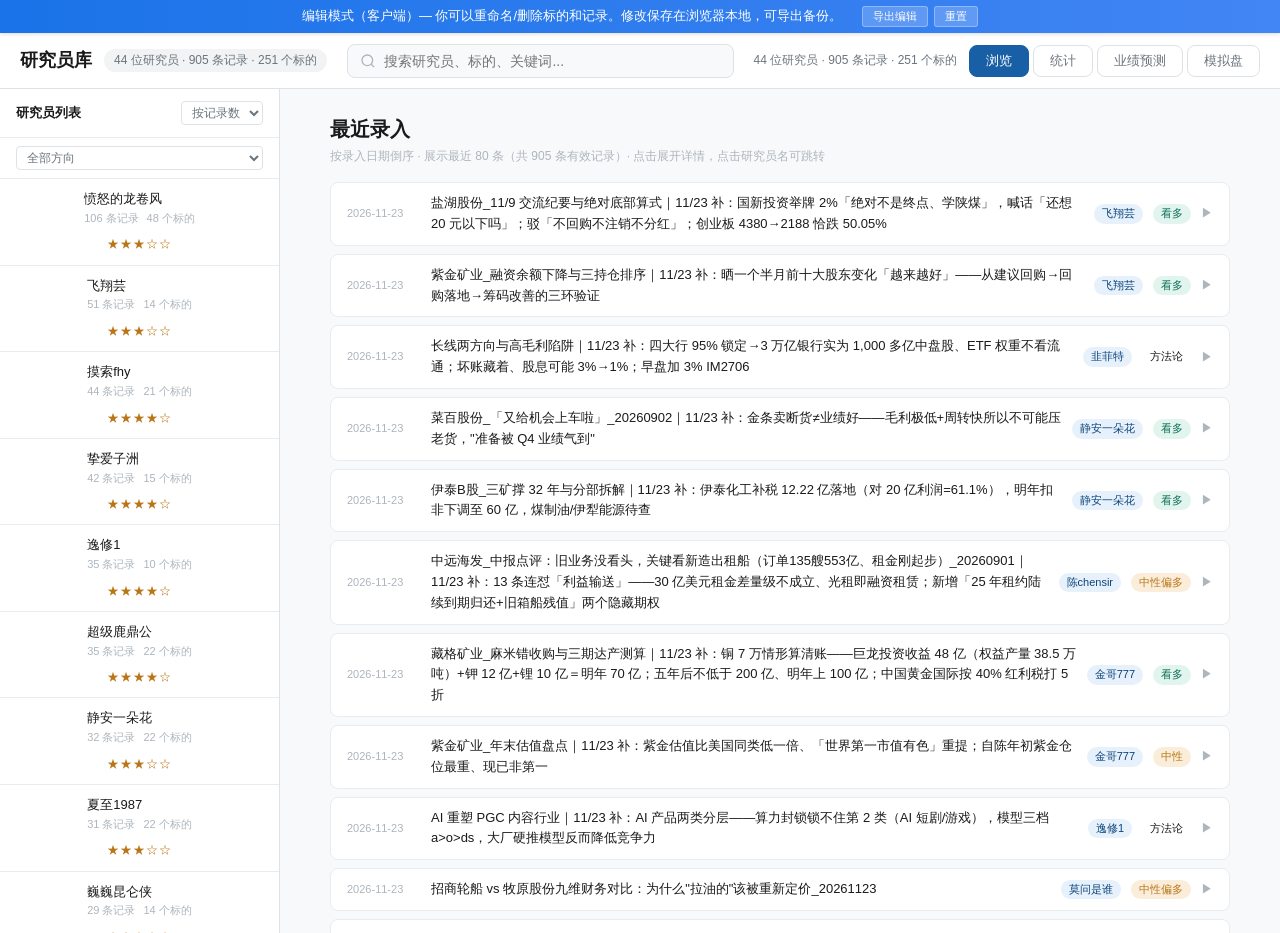
==== commit a9f3c607: "新增模拟盘跟踪tab：達人知命低估值輪動持仓展示" ====
--- a/index.html
+++ b/index.html
@@ -1061,6 +1061,7 @@
       <button class="tab-btn active" data-tab="browse">浏览</button>
       <button class="tab-btn" data-tab="stats">统计</button>
       <button class="tab-btn" data-tab="forecast">业绩预测</button>
+      <button class="tab-btn" data-tab="cubes">模拟盘</button>
     </div>
   </header>
 
@@ -1164,6 +1165,15 @@
       </div>
     </div>
 
+    <!-- 模拟盘跟踪模式（2026-11-24）-->
+    <div id="tab-cubes" class="tab-panel" style="display:none;">
+      <div class="panel-header">
+        <h2>研究员模拟盘跟踪</h2>
+        <p style="margin:6px 0 16px;color:#667;font-size:13px;">雪球模拟盘持仓快照（每日更新，调仓由持仓变动还原）· 数据文件 data/cubes.json</p>
+      </div>
+      <div id="cubes-container">加载中…</div>
+    </div>
+
   </div>
 </div>
 
@@ -1312,6 +1322,7 @@
     document.getElementById("tab-" + tab).classList.add("active");
     if (tab === "stats") { renderStats(); }
     if (tab === "forecast") { FCAST.render(); }
+    if (tab === "cubes") { CUBES.render(); }
   }
 
   // ---------- 数据加载 ----------
@@ -2353,12 +2364,11 @@
       });
 
       html += '<div class="researcher-tracking-item">';
-      html += '<div class="researcher-tracking-name">' + escapeHtml(r.name);
-    var ratingStr = (typeof r.rating === "string" && r.rating) ? r.rating : "";
-    if (ratingStr && ratingStr !== "待定") {
-      html += ' <span class="researcher-tracking-rating">' + escapeHtml(ratingStr) + '</span>';
-    }
-    html += '</div>';
+      html += '<div class="researcher-tracking-headrow">';
+      html += '<div class="researcher-tracking-name">' + escapeHtml(r.name) + '</div>';
+      var ratingLvl = window._ratingLevel(r.rating);
+      html += '<span class="researcher-stars" title="研究员评级：' + escapeHtml(r.rating || "未评级") + '">' + (ratingLvl > 0 ? window._renderStars(r.rating) : '<span class="researcher-stars-none">—</span>') + '</span>';
+      html += '</div>';
       html += '<div class="researcher-tracking-tags">';
       subjects.forEach(function (subj) {
         var info = subjectDates[subj];
@@ -3108,5 +3118,84 @@
 })(window);
 </script>
 
+
+<script>
+// ===== 模拟盘跟踪模块（2026-11-24）=====
+(function () {
+  function esc(s) { return String(s == null ? '' : s).replace(/[&<>"']/g, function (c) { return { '&': '&amp;', '<': '&lt;', '>': '&gt;', '"': '&quot;', "'": '&#39;' }[c]; }); }
+  function loadJSON(url, cb) {
+    var x = new XMLHttpRequest();
+    x.open('GET', url, true);
+    x.onreadystatechange = function () {
+      if (x.readyState === 4) {
+        if (x.status === 200) { try { cb(null, JSON.parse(x.responseText)); } catch (e) { cb(e); } }
+        else cb(new Error('HTTP ' + x.status));
+      }
+    };
+    x.send();
+  }
+  function render() {
+    var box = document.getElementById('cubes-container');
+    if (!box) return;
+    loadJSON('data/cubes.json?cb=' + Date.now(), function (err, data) {
+      if (err) { box.innerHTML = '<div style="padding:20px;color:#c00;">数据加载失败：' + esc(err.message) + '</div>'; return; }
+      var htmlOut = '';
+      (data.cubes || []).forEach(function (cube) {
+        var snap = (cube.snapshots || [])[cube.snapshots.length - 1] || {};
+        htmlOut += '<div style="background:#fff;border:1px solid #e3e6ec;border-radius:10px;padding:18px;margin-bottom:18px;">';
+        htmlOut += '<div style="display:flex;justify-content:space-between;align-items:baseline;flex-wrap:wrap;gap:8px;">';
+        htmlOut += '<div><span style="font-size:17px;font-weight:600;">' + esc(cube.name) + '</span>';
+        htmlOut += ' <a href="' + esc(cube.url) + '" target="_blank" style="font-size:12px;color:#3b82f6;text-decoration:none;">' + esc(cube.symbol) + ' ↗</a>';
+        htmlOut += ' <span style="font-size:12px;color:#889;">管理人：' + esc(cube.owner) + '</span></div>';
+        htmlOut += '<div style="font-size:12px;color:#889;">快照 ' + esc(snap.date) + '</div></div>';
+        htmlOut += '<div style="display:flex;gap:22px;margin:12px 0;flex-wrap:wrap;">';
+        htmlOut += '<div><div style="font-size:11px;color:#889;">净值</div><div style="font-size:20px;font-weight:600;">' + esc(snap.net_value) + '</div></div>';
+        var tg = parseFloat(snap.total_gain);
+        var mg = parseFloat(snap.monthly_gain);
+        htmlOut += '<div><div style="font-size:11px;color:#889;">总收益</div><div style="font-size:20px;font-weight:600;color:#c0392b;">+' + tg.toFixed(0) + '%</div></div>';
+        htmlOut += '<div><div style="font-size:11px;color:#889;">月收益</div><div style="font-size:20px;font-weight:600;color:' + (mg >= 0 ? '#c0392b' : '#1e8449') + '">' + (mg >= 0 ? '+' : '') + mg.toFixed(2) + '%</div></div>';
+        htmlOut += '<div><div style="font-size:11px;color:#889;">持仓数</div><div style="font-size:20px;font-weight:600;">' + (snap.holdings || []).length + '</div></div>';
+        htmlOut += '<div><div style="font-size:11px;color:#889;">现金</div><div style="font-size:20px;font-weight:600;">' + parseFloat(snap.cash || 0).toFixed(1) + '%</div></div>';
+        htmlOut += '</div>';
+        htmlOut += '<table style="width:100%;border-collapse:collapse;font-size:13px;">';
+        htmlOut += '<thead><tr style="text-align:left;color:#889;border-bottom:2px solid #e3e6ec;">';
+        htmlOut += '<th style="padding:6px 8px;">股票</th><th style="padding:6px 8px;">代码</th><th style="padding:6px 8px;">行业</th><th style="padding:6px 8px;text-align:right;">权重</th></tr></thead><tbody>';
+        (snap.holdings || []).forEach(function (h) {
+          var pct = parseFloat(h.weight || 0);
+          htmlOut += '<tr style="border-bottom:1px solid #eef1f5;">';
+          htmlOut += '<td style="padding:6px 8px;font-weight:500;">' + esc(h.name) + '</td>';
+          htmlOut += '<td style="padding:6px 8px;color:#667;">' + esc(h.symbol) + '</td>';
+          htmlOut += '<td style="padding:6px 8px;color:#667;">' + esc(h.segment) + '</td>';
+          htmlOut += '<td style="padding:6px 8px;text-align:right;"><span style="font-weight:600;">' + pct.toFixed(2) + '%</span>';
+          htmlOut += '<div style="height:4px;background:#eef1f5;border-radius:2px;margin-top:3px;width:120px;margin-left:auto;"><div style="height:4px;border-radius:2px;background:#3b82f6;width:' + Math.min(100, pct * 4) + '%;"></div></div>';
+          htmlOut += '</td></tr>';
+        });
+        htmlOut += '</tbody></table>';
+        var rbs = cube.rebalancings || [];
+        if (rbs.length) {
+          htmlOut += '<div style="margin-top:16px;"><div style="font-size:14px;font-weight:600;margin-bottom:8px;">调仓记录（持仓变动还原）</div>';
+          rbs.slice(-12).reverse().forEach(function (rb) {
+            htmlOut += '<div style="border-left:3px solid #3b82f6;padding:6px 12px;margin-bottom:8px;background:#f8fafc;border-radius:0 6px 6px 0;font-size:13px;">';
+            htmlOut += '<div style="color:#667;font-size:12px;">' + esc(rb.date) + '</div>';
+            (rb.changes || []).forEach(function (c) {
+              var color = c.type === '买入' ? '#c0392b' : (c.type === '卖出' ? '#1e8449' : '#889');
+              htmlOut += '<div style="color:' + color + ';">' + esc(c.type) + ' ' + esc(c.name) + ' (' + esc(c.symbol) + ')：' + (c.prev != null ? c.prev.toFixed(2) : '0') + '% → ' + (c.target != null ? c.target.toFixed(2) : '0') + '%</div>';
+            });
+            htmlOut += '</div>';
+          });
+        }
+        if ((cube.snapshots || []).length > 1) {
+          htmlOut += '<div style="font-size:12px;color:#889;margin-top:8px;">累计快照 ' + cube.snapshots.length + ' 份（' + cube.snapshots[0].date + ' ~ ' + snap.date + '），完整历史见 data/cubes.json</div>';
+        }
+        htmlOut += '</div>';
+      });
+      if (!htmlOut) htmlOut = '<div style="padding:20px;color:#889;">暂无模拟盘数据</div>';
+      box.innerHTML = htmlOut;
+    });
+  }
+  window.CUBES = { render: render };
+})();
+</script>
+
 </body>
 </html>
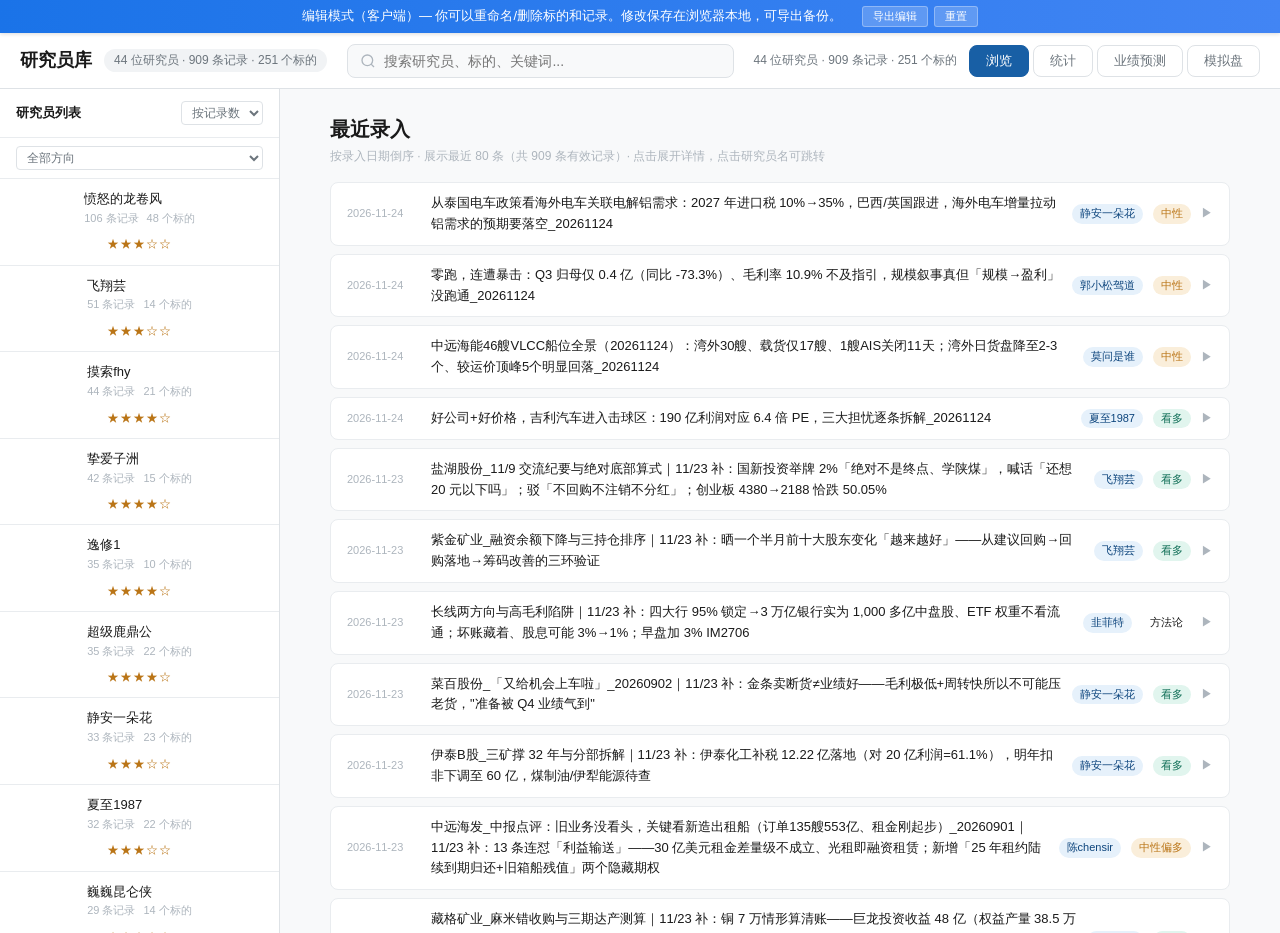
==== commit b036a20f: "修复模拟盘详情页滚动+净值图高度+调仓空态" ====
--- a/index.html
+++ b/index.html
@@ -93,6 +93,18 @@
 .main-content { flex: 1; overflow: hidden; }
 .tab-panel { display: none; height: 100%; }
 .tab-panel.active { display: flex; }
+.cubes-container { width: 100%; flex: 1; min-height: 0; overflow-y: auto; display: flex; flex-direction: column; padding: 20px 16px 40px; box-sizing: border-box; }
+.cube-card { background:#fff;border:1px solid #e3e6ec;border-radius:10px;padding:16px 18px;margin-bottom:14px;cursor:pointer;transition:box-shadow .15s, border-color .15s; }
+.cube-card:hover { box-shadow:0 3px 12px rgba(0,0,0,0.08); border-color:#c7d2fe; }
+.cube-card-head { display:flex;justify-content:space-between;align-items:baseline;flex-wrap:wrap;gap:6px;margin-bottom:10px; }
+.cube-card-name { font-size:16px;font-weight:600; }
+.cube-card-owner { font-size:12px;color:#889; }
+.cube-metrics { display:flex;gap:20px;flex-wrap:wrap; }
+.cube-metric { min-width:70px; }
+.cube-metric .k { font-size:11px;color:#889; }
+.cube-metric .v { font-size:18px;font-weight:600; }
+.cube-back { display:inline-block;cursor:pointer;color:#3b82f6;font-size:13px;margin-bottom:14px;user-select:none; }
+.cube-back:hover { text-decoration:underline; }
 
 /* 浏览模式 */
 #tab-browse { display: none; }
@@ -1165,13 +1177,20 @@
       </div>
     </div>
 
-    <!-- 模拟盘跟踪模式（2026-11-24）-->
-    <div id="tab-cubes" class="tab-panel" style="display:none;">
-      <div class="panel-header">
-        <h2>研究员模拟盘跟踪</h2>
-        <p style="margin:6px 0 16px;color:#667;font-size:13px;">雪球模拟盘持仓快照（每日更新，调仓由持仓变动还原）· 数据文件 data/cubes.json</p>
+    <!-- 模拟盘跟踪模式（2026-11-24 两页版）-->
+    <div id="tab-cubes" class="tab-panel">
+      <div class="cubes-container">
+        <!-- ===== 总览页 ===== -->
+        <div id="cubes-overview">
+          <div class="panel-header">
+            <h2>研究员模拟盘跟踪</h2>
+            <p style="margin:6px 0 16px;color:#667;font-size:13px;">雪球模拟盘 · 每日更新净值与持仓 · 点击组合查看详情</p>
+          </div>
+          <div id="cubes-overview-list">加载中…</div>
+        </div>
+        <!-- ===== 单组合详情页 ===== -->
+        <div id="cubes-detail" style="display:none;"></div>
       </div>
-      <div id="cubes-container">加载中…</div>
     </div>
 
   </div>
@@ -3120,8 +3139,9 @@
 
 
 <script>
-// ===== 模拟盘跟踪模块（2026-11-24）=====
+// ===== 模拟盘跟踪模块（2026-11-24 两页版）=====
 (function () {
+  var CUBES_DATA = null;
   function esc(s) { return String(s == null ? '' : s).replace(/[&<>"']/g, function (c) { return { '&': '&amp;', '<': '&lt;', '>': '&gt;', '"': '&quot;', "'": '&#39;' }[c]; }); }
   function loadJSON(url, cb) {
     var x = new XMLHttpRequest();
@@ -3134,68 +3154,150 @@
     };
     x.send();
   }
-  function render() {
-    var box = document.getElementById('cubes-container');
-    if (!box) return;
-    loadJSON('data/cubes.json?cb=' + Date.now(), function (err, data) {
-      if (err) { box.innerHTML = '<div style="padding:20px;color:#c00;">数据加载失败：' + esc(err.message) + '</div>'; return; }
-      var htmlOut = '';
-      (data.cubes || []).forEach(function (cube) {
-        var snap = (cube.snapshots || [])[cube.snapshots.length - 1] || {};
-        htmlOut += '<div style="background:#fff;border:1px solid #e3e6ec;border-radius:10px;padding:18px;margin-bottom:18px;">';
-        htmlOut += '<div style="display:flex;justify-content:space-between;align-items:baseline;flex-wrap:wrap;gap:8px;">';
-        htmlOut += '<div><span style="font-size:17px;font-weight:600;">' + esc(cube.name) + '</span>';
-        htmlOut += ' <a href="' + esc(cube.url) + '" target="_blank" style="font-size:12px;color:#3b82f6;text-decoration:none;">' + esc(cube.symbol) + ' ↗</a>';
-        htmlOut += ' <span style="font-size:12px;color:#889;">管理人：' + esc(cube.owner) + '</span></div>';
-        htmlOut += '<div style="font-size:12px;color:#889;">快照 ' + esc(snap.date) + '</div></div>';
-        htmlOut += '<div style="display:flex;gap:22px;margin:12px 0;flex-wrap:wrap;">';
-        htmlOut += '<div><div style="font-size:11px;color:#889;">净值</div><div style="font-size:20px;font-weight:600;">' + esc(snap.net_value) + '</div></div>';
-        var tg = parseFloat(snap.total_gain);
-        var mg = parseFloat(snap.monthly_gain);
-        htmlOut += '<div><div style="font-size:11px;color:#889;">总收益</div><div style="font-size:20px;font-weight:600;color:#c0392b;">+' + tg.toFixed(0) + '%</div></div>';
-        htmlOut += '<div><div style="font-size:11px;color:#889;">月收益</div><div style="font-size:20px;font-weight:600;color:' + (mg >= 0 ? '#c0392b' : '#1e8449') + '">' + (mg >= 0 ? '+' : '') + mg.toFixed(2) + '%</div></div>';
-        htmlOut += '<div><div style="font-size:11px;color:#889;">持仓数</div><div style="font-size:20px;font-weight:600;">' + (snap.holdings || []).length + '</div></div>';
-        htmlOut += '<div><div style="font-size:11px;color:#889;">现金</div><div style="font-size:20px;font-weight:600;">' + parseFloat(snap.cash || 0).toFixed(1) + '%</div></div>';
-        htmlOut += '</div>';
-        htmlOut += '<table style="width:100%;border-collapse:collapse;font-size:13px;">';
-        htmlOut += '<thead><tr style="text-align:left;color:#889;border-bottom:2px solid #e3e6ec;">';
-        htmlOut += '<th style="padding:6px 8px;">股票</th><th style="padding:6px 8px;">代码</th><th style="padding:6px 8px;">行业</th><th style="padding:6px 8px;text-align:right;">权重</th></tr></thead><tbody>';
-        (snap.holdings || []).forEach(function (h) {
-          var pct = parseFloat(h.weight || 0);
-          htmlOut += '<tr style="border-bottom:1px solid #eef1f5;">';
-          htmlOut += '<td style="padding:6px 8px;font-weight:500;">' + esc(h.name) + '</td>';
-          htmlOut += '<td style="padding:6px 8px;color:#667;">' + esc(h.symbol) + '</td>';
-          htmlOut += '<td style="padding:6px 8px;color:#667;">' + esc(h.segment) + '</td>';
-          htmlOut += '<td style="padding:6px 8px;text-align:right;"><span style="font-weight:600;">' + pct.toFixed(2) + '%</span>';
-          htmlOut += '<div style="height:4px;background:#eef1f5;border-radius:2px;margin-top:3px;width:120px;margin-left:auto;"><div style="height:4px;border-radius:2px;background:#3b82f6;width:' + Math.min(100, pct * 4) + '%;"></div></div>';
-          htmlOut += '</td></tr>';
+  function findCube(symbol) {
+    if (!CUBES_DATA) return null;
+    for (var i = 0; i < (CUBES_DATA.cubes || []).length; i++) if (CUBES_DATA.cubes[i].symbol === symbol) return CUBES_DATA.cubes[i];
+    return null;
+  }
+  function lastSnap(cube) { var s = cube.snapshots || []; return s.length ? s[s.length - 1] : {}; }
+
+  // ===== 总览页 =====
+  function renderOverview() {
+    var box = document.getElementById('cubes-overview-list');
+    document.getElementById('cubes-overview').style.display = 'block';
+    document.getElementById('cubes-detail').style.display = 'none';
+    if (!CUBES_DATA) { box.innerHTML = '加载中…'; return; }
+    var htmlOut = '';
+    (CUBES_DATA.cubes || []).forEach(function (cube) {
+      var snap = lastSnap(cube);
+      var nav = cube.nav_history || [];
+      var curNav = nav.length ? nav[nav.length - 1].value : null;
+      var tg = parseFloat(snap.total_gain);
+      var mg = parseFloat(snap.monthly_gain);
+      htmlOut += '<div class="cube-card" onclick="CUBES.showDetail(\'' + esc(cube.symbol) + '\')">';
+      htmlOut += '<div class="cube-card-head"><span class="cube-card-name">' + esc(cube.name) + '</span>';
+      htmlOut += '<span class="cube-card-owner">' + esc(cube.owner) + ' · ' + esc(cube.symbol) + ' · 快照 ' + esc(snap.date || '—') + '</span></div>';
+      htmlOut += '<div class="cube-metrics">';
+      htmlOut += '<div class="cube-metric"><div class="k">净值</div><div class="v">' + esc(curNav != null ? curNav : snap.net_value) + '</div></div>';
+      htmlOut += '<div class="cube-metric"><div class="k">总收益</div><div class="v" style="color:#c0392b;">+' + (tg || 0).toFixed(0) + '%</div></div>';
+      htmlOut += '<div class="cube-metric"><div class="k">月收益</div><div class="v" style="color:' + ((mg >= 0) ? '#c0392b' : '#1e8449') + '">' + (mg >= 0 ? '+' : '') + (mg || 0).toFixed(2) + '%</div></div>';
+      htmlOut += '<div class="cube-metric"><div class="k">持仓</div><div class="v">' + ((snap.holdings || []).length) + ' 只</div></div>';
+      htmlOut += '<div class="cube-metric"><div class="k">成立</div><div class="v" style="font-size:14px;">' + esc((cube.created || '').slice(0, 7)) + '</div></div>';
+      htmlOut += '</div></div>';
+    });
+    if (!htmlOut) htmlOut = '<div style="padding:20px;color:#889;">暂无模拟盘数据</div>';
+    box.innerHTML = htmlOut;
+  }
+
+  // ===== 详情页 =====
+  function renderDetail(symbol) {
+    var cube = findCube(symbol);
+    var box = document.getElementById('cubes-detail');
+    if (!cube || !box) return;
+    document.getElementById('cubes-overview').style.display = 'none';
+    box.style.display = 'block';
+    var snap = lastSnap(cube);
+    var nav = cube.nav_history || [];
+    var htmlOut = '<div class="cube-back" onclick="CUBES.showOverview()">← 返回总览</div>';
+    htmlOut += '<div style="background:#fff;border:1px solid #e3e6ec;border-radius:10px;padding:18px;margin-bottom:16px;">';
+    htmlOut += '<div style="display:flex;justify-content:space-between;align-items:baseline;flex-wrap:wrap;gap:8px;margin-bottom:6px;">';
+    htmlOut += '<div><span style="font-size:18px;font-weight:600;">' + esc(cube.name) + '</span>';
+    htmlOut += ' <a href="' + esc(cube.url) + '" target="_blank" style="font-size:12px;color:#3b82f6;text-decoration:none;">' + esc(cube.symbol) + ' ↗</a>';
+    htmlOut += ' <span style="font-size:12px;color:#889;">' + esc(cube.owner) + ' · 成立 ' + esc(cube.created || '') + '</span></div>';
+    htmlOut += '</div>';
+    if (cube.description) htmlOut += '<div style="font-size:12px;color:#667;margin-bottom:10px;">' + esc(cube.description) + '</div>';
+    htmlOut += '<div style="display:flex;gap:22px;flex-wrap:wrap;">';
+    var curNav = nav.length ? nav[nav.length - 1].value : snap.net_value;
+    var tg = parseFloat(snap.total_gain); var mg = parseFloat(snap.monthly_gain);
+    htmlOut += '<div><div style="font-size:11px;color:#889;">净值</div><div style="font-size:22px;font-weight:600;">' + esc(curNav != null ? curNav : '—') + '</div></div>';
+    htmlOut += '<div><div style="font-size:11px;color:#889;">总收益</div><div style="font-size:22px;font-weight:600;color:#c0392b;">+' + (tg || 0).toFixed(0) + '%</div></div>';
+    htmlOut += '<div><div style="font-size:11px;color:#889;">月收益</div><div style="font-size:22px;font-weight:600;color:' + ((mg >= 0) ? '#c0392b' : '#1e8449') + '">' + (mg >= 0 ? '+' : '') + (mg || 0).toFixed(2) + '%</div></div>';
+    htmlOut += '<div><div style="font-size:11px;color:#889;">持仓</div><div style="font-size:22px;font-weight:600;">' + ((snap.holdings || []).length) + ' 只</div></div>';
+    htmlOut += '<div><div style="font-size:11px;color:#889;">现金</div><div style="font-size:22px;font-weight:600;">' + parseFloat(snap.cash || 0).toFixed(1) + '%</div></div>';
+    htmlOut += '</div></div>';
+    // 净值曲线
+    htmlOut += '<div style="background:#fff;border:1px solid #e3e6ec;border-radius:10px;padding:18px;margin-bottom:16px;">';
+    htmlOut += '<div style="display:flex;justify-content:space-between;align-items:center;margin-bottom:8px;">';
+    htmlOut += '<div style="font-size:14px;font-weight:600;">净值走势</div>';
+    htmlOut += '<div><button class="cube-range" data-r="ALL" onclick="CUBES.setRange(\'' + esc(cube.symbol) + '\',\'ALL\')">全部</button> <button class="cube-range" data-r="1Y" onclick="CUBES.setRange(\'' + esc(cube.symbol) + '\',\'1Y\')">近1年</button> <button class="cube-range" data-r="3Y" onclick="CUBES.setRange(\'' + esc(cube.symbol) + '\',\'3Y\')">近3年</button></div>';
+    htmlOut += '</div>';
+    htmlOut += '<div style="position:relative;height:300px;width:100%;"><canvas id="cubes-chart"></canvas></div></div>';
+    // 持仓
+    htmlOut += '<div style="background:#fff;border:1px solid #e3e6ec;border-radius:10px;padding:18px;margin-bottom:16px;">';
+    htmlOut += '<div style="font-size:14px;font-weight:600;margin-bottom:8px;">当前持仓（' + esc(snap.date || '') + '）</div>';
+    htmlOut += '<table style="width:100%;border-collapse:collapse;font-size:13px;">';
+    htmlOut += '<thead><tr style="text-align:left;color:#889;border-bottom:2px solid #e3e6ec;"><th style="padding:6px 8px;">股票</th><th style="padding:6px 8px;">代码</th><th style="padding:6px 8px;">行业</th><th style="padding:6px 8px;text-align:right;">权重</th></tr></thead><tbody>';
+    (snap.holdings || []).forEach(function (h) {
+      var pct = parseFloat(h.weight || 0);
+      htmlOut += '<tr style="border-bottom:1px solid #eef1f5;">';
+      htmlOut += '<td style="padding:6px 8px;font-weight:500;">' + esc(h.name) + '</td>';
+      htmlOut += '<td style="padding:6px 8px;color:#667;">' + esc(h.symbol) + '</td>';
+      htmlOut += '<td style="padding:6px 8px;color:#667;">' + esc(h.segment) + '</td>';
+      htmlOut += '<td style="padding:6px 8px;text-align:right;"><span style="font-weight:600;">' + pct.toFixed(2) + '%</span>';
+      htmlOut += '<div style="height:4px;background:#eef1f5;border-radius:2px;margin-top:3px;width:120px;margin-left:auto;"><div style="height:4px;border-radius:2px;background:#3b82f6;width:' + Math.min(100, pct * 4) + '%;"></div></div></td></tr>';
+    });
+    htmlOut += '</tbody></table></div>';
+    // 调仓记录
+    var rbs = cube.rebalancings || [];
+    htmlOut += '<div style="background:#fff;border:1px solid #e3e6ec;border-radius:10px;padding:18px;">';
+    htmlOut += '<div style="font-size:14px;font-weight:600;margin-bottom:4px;">调仓记录</div>';
+    if (rbs.length) {
+      htmlOut += '<div style="background:#fff;border:1px solid #e3e6ec;border-radius:10px;padding:18px;">';
+      htmlOut += '<div style="font-size:14px;font-weight:600;margin-bottom:4px;">调仓记录</div>';
+      rbs.slice(-15).reverse().forEach(function (rb) {
+        htmlOut += '<div style="border-left:3px solid #3b82f6;padding:6px 12px;margin-bottom:8px;background:#f8fafc;border-radius:0 6px 6px 0;font-size:13px;">';
+        htmlOut += '<div style="color:#667;font-size:12px;">' + esc(rb.date) + '</div>';
+        (rb.changes || []).forEach(function (c) {
+          var color = c.type === '买入' ? '#c0392b' : (c.type === '卖出' ? '#1e8449' : (c.type === '加仓' ? '#c0392b' : '#889'));
+          htmlOut += '<div style="color:' + color + ';">' + esc(c.type) + ' ' + esc(c.name) + ' (' + esc(c.symbol) + ')：' + (c.prev != null ? c.prev.toFixed(2) : '0') + '% → ' + (c.target != null ? c.target.toFixed(2) : '0') + '%</div>';
         });
-        htmlOut += '</tbody></table>';
-        var rbs = cube.rebalancings || [];
-        if (rbs.length) {
-          htmlOut += '<div style="margin-top:16px;"><div style="font-size:14px;font-weight:600;margin-bottom:8px;">调仓记录（持仓变动还原）</div>';
-          rbs.slice(-12).reverse().forEach(function (rb) {
-            htmlOut += '<div style="border-left:3px solid #3b82f6;padding:6px 12px;margin-bottom:8px;background:#f8fafc;border-radius:0 6px 6px 0;font-size:13px;">';
-            htmlOut += '<div style="color:#667;font-size:12px;">' + esc(rb.date) + '</div>';
-            (rb.changes || []).forEach(function (c) {
-              var color = c.type === '买入' ? '#c0392b' : (c.type === '卖出' ? '#1e8449' : '#889');
-              htmlOut += '<div style="color:' + color + ';">' + esc(c.type) + ' ' + esc(c.name) + ' (' + esc(c.symbol) + ')：' + (c.prev != null ? c.prev.toFixed(2) : '0') + '% → ' + (c.target != null ? c.target.toFixed(2) : '0') + '%</div>';
-            });
-            htmlOut += '</div>';
-          });
-        }
-        if ((cube.snapshots || []).length > 1) {
-          htmlOut += '<div style="font-size:12px;color:#889;margin-top:8px;">累计快照 ' + cube.snapshots.length + ' 份（' + cube.snapshots[0].date + ' ~ ' + snap.date + '），完整历史见 data/cubes.json</div>';
-        }
         htmlOut += '</div>';
       });
-      if (!htmlOut) htmlOut = '<div style="padding:20px;color:#889;">暂无模拟盘数据</div>';
-      box.innerHTML = htmlOut;
-    });
-  }
-  window.CUBES = { render: render };
+      htmlOut += '</div>';
+    } else {
+      htmlOut += '<div style="color:#889;font-size:13px;padding:4px 0;">暂无调仓记录——每日快照 diff 自 2026-11-24 起自动累积；历史调仓见管理人发帖（雪球历史调仓接口需登录态）。</div>';
+    }
+    htmlOut += '</div>';
+    box.innerHTML = htmlOut;
+    setTimeout(function () { drawChart(cube, '1Y'); }, 60);
+  }
+
+  function drawChart(cube, range) {
+    if (!window.Chart) return;
+    var nav = cube.nav_history || [];
+    if (nav.length < 2) return;
+    var points = nav;
+    if (range === '1Y') points = nav.filter(function (p) { return p.date >= '2025-11-24'; });
+    else if (range === '3Y') points = nav.filter(function (p) { return p.date >= '2023-11-24'; });
+    var ctx = document.getElementById('cubes-chart');
+    if (!ctx) return;
+    if (window.__cubesChart) { window.__cubesChart.destroy(); }
+    window.__cubesChart = new Chart(ctx, {
+      type: 'line',
+      data: { labels: points.map(function (p) { return p.date.slice(0, 7); }), datasets: [{ label: '净值', data: points.map(function (p) { return p.value; }), borderColor: '#3b82f6', backgroundColor: 'rgba(59,130,246,0.08)', fill: true, tension: 0.25, pointRadius: 0 }] },
+      options: { responsive: true, maintainAspectRatio: false, interaction: { mode: 'index', intersect: false }, plugins: { legend: { display: false }, tooltip: { callbacks: { label: function (c) { return '净值 ' + c.parsed.y.toFixed(2); } } } }, scales: { y: { ticks: { font: { size: 11 } } }, x: { ticks: { font: { size: 10 }, maxTicksLimit: 12, maxRotation: 0 } } } }
+    });
+  }
+
+  window.CUBES = {
+    render: function () {
+      if (CUBES_DATA) { renderOverview(); return; }
+      loadJSON('data/cubes.json?cb=' + Date.now(), function (err, data) {
+        if (err) { document.getElementById('cubes-overview-list').innerHTML = '<div style="padding:20px;color:#c00;">数据加载失败：' + esc(err.message) + '</div>'; return; }
+        CUBES_DATA = data;
+        renderOverview();
+      });
+    },
+    showOverview: function () { renderOverview(); },
+    showDetail: function (symbol) { renderDetail(symbol); },
+    setRange: function (symbol, range) {
+      var cube = findCube(symbol);
+      if (cube) drawChart(cube, range);
+    }
+  };
 })();
 </script>
 
+
 </body>
 </html>
